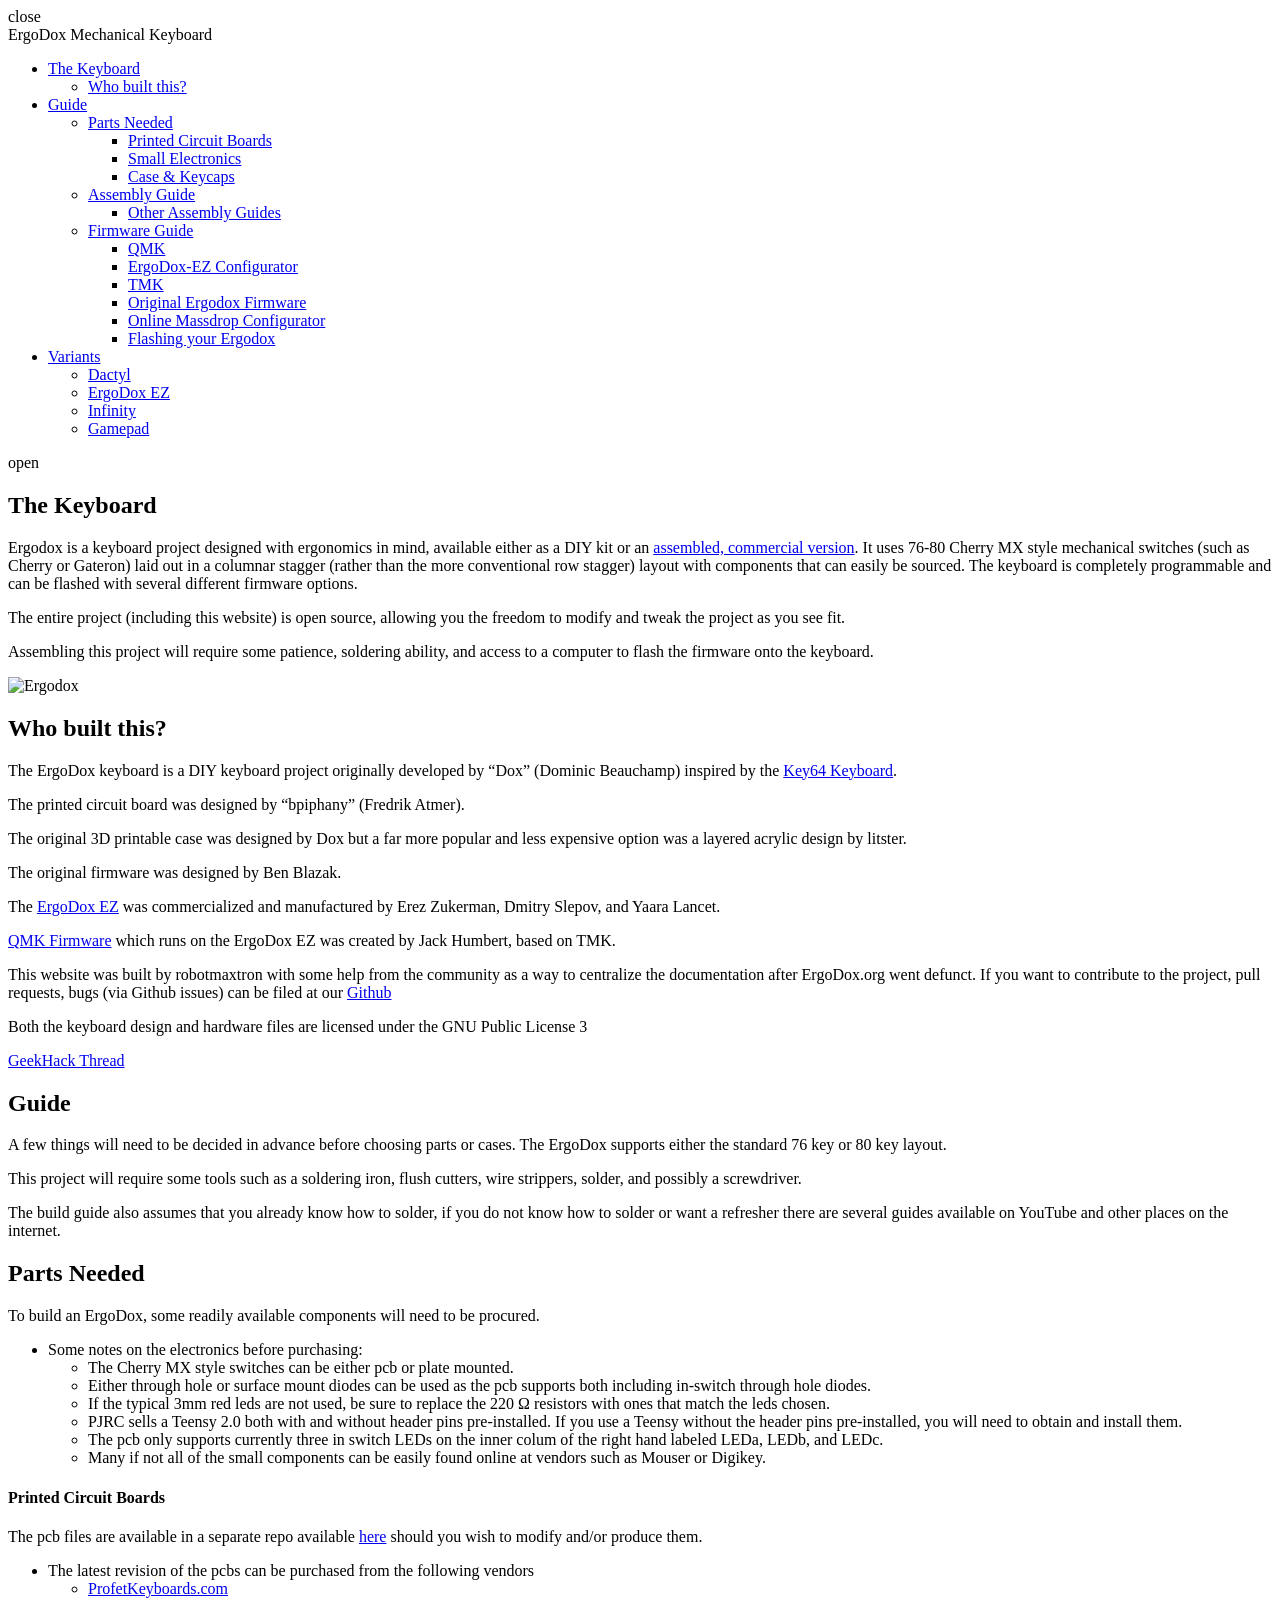
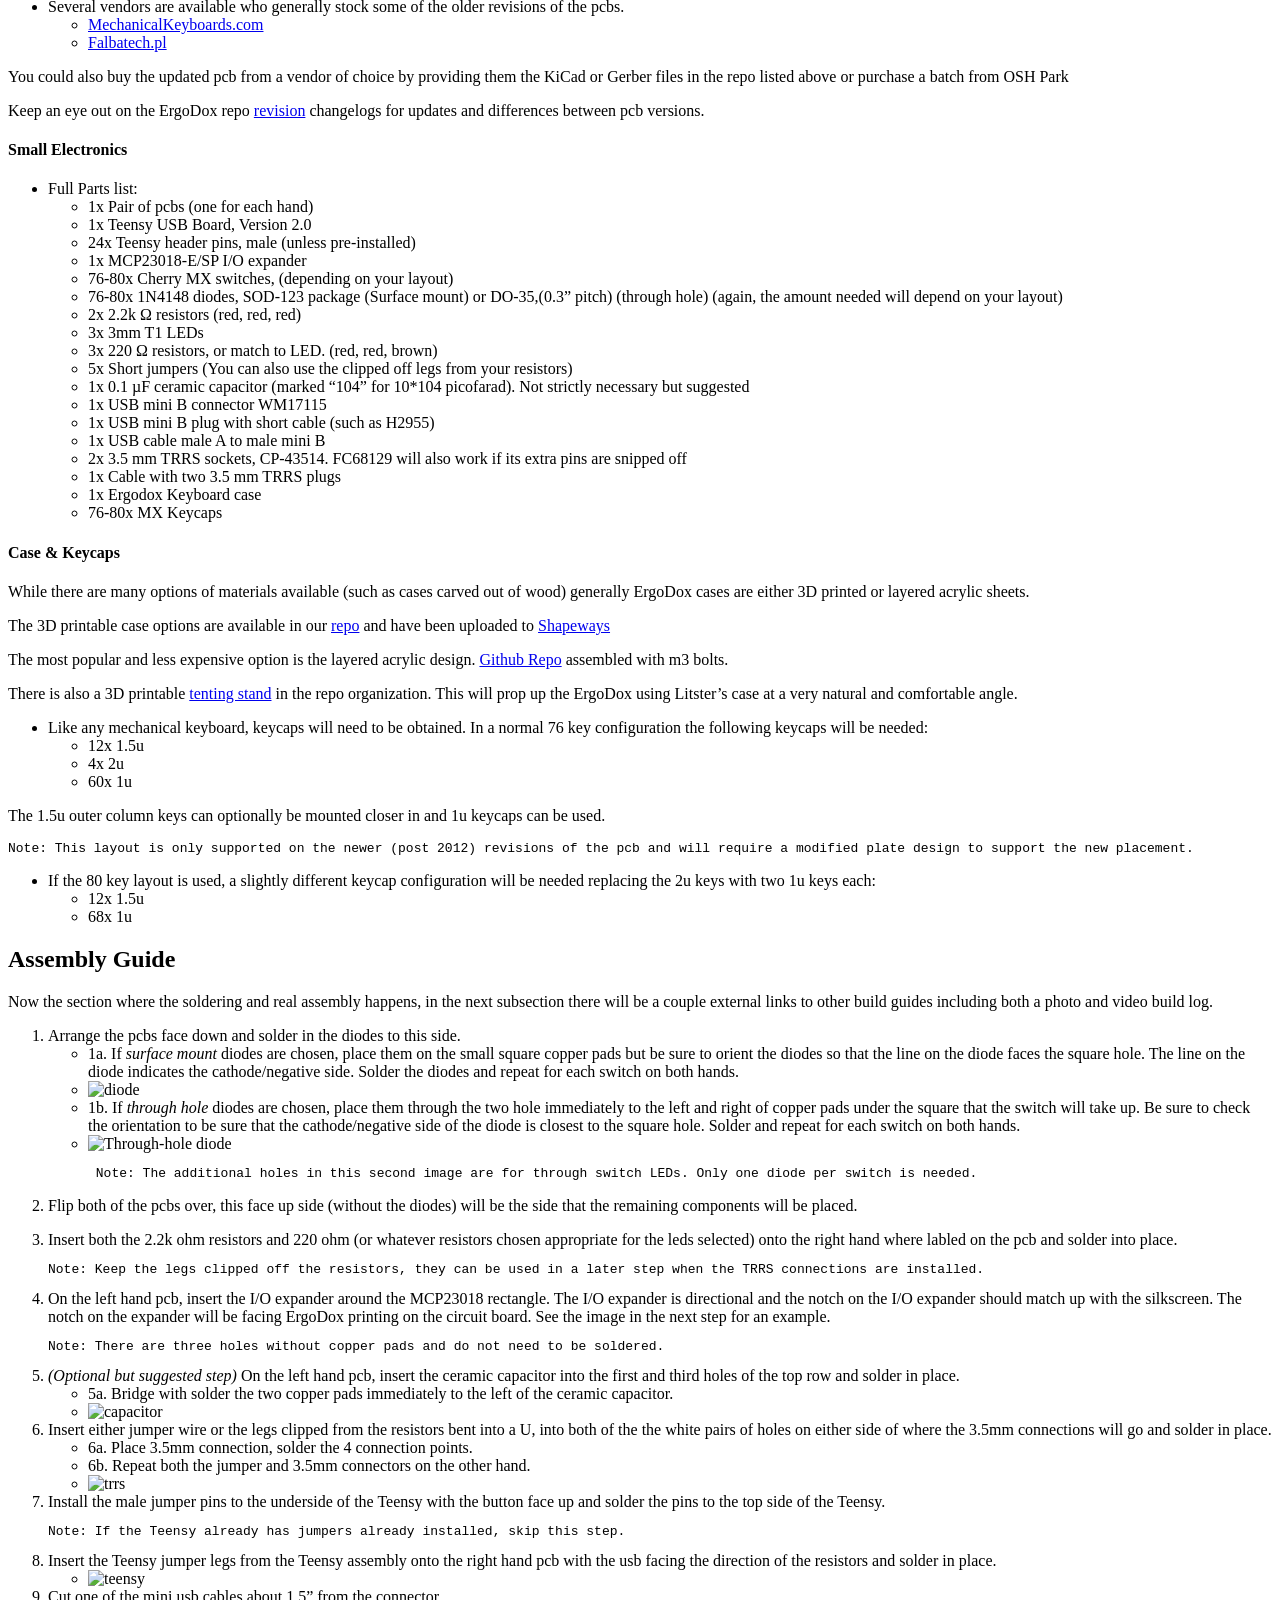
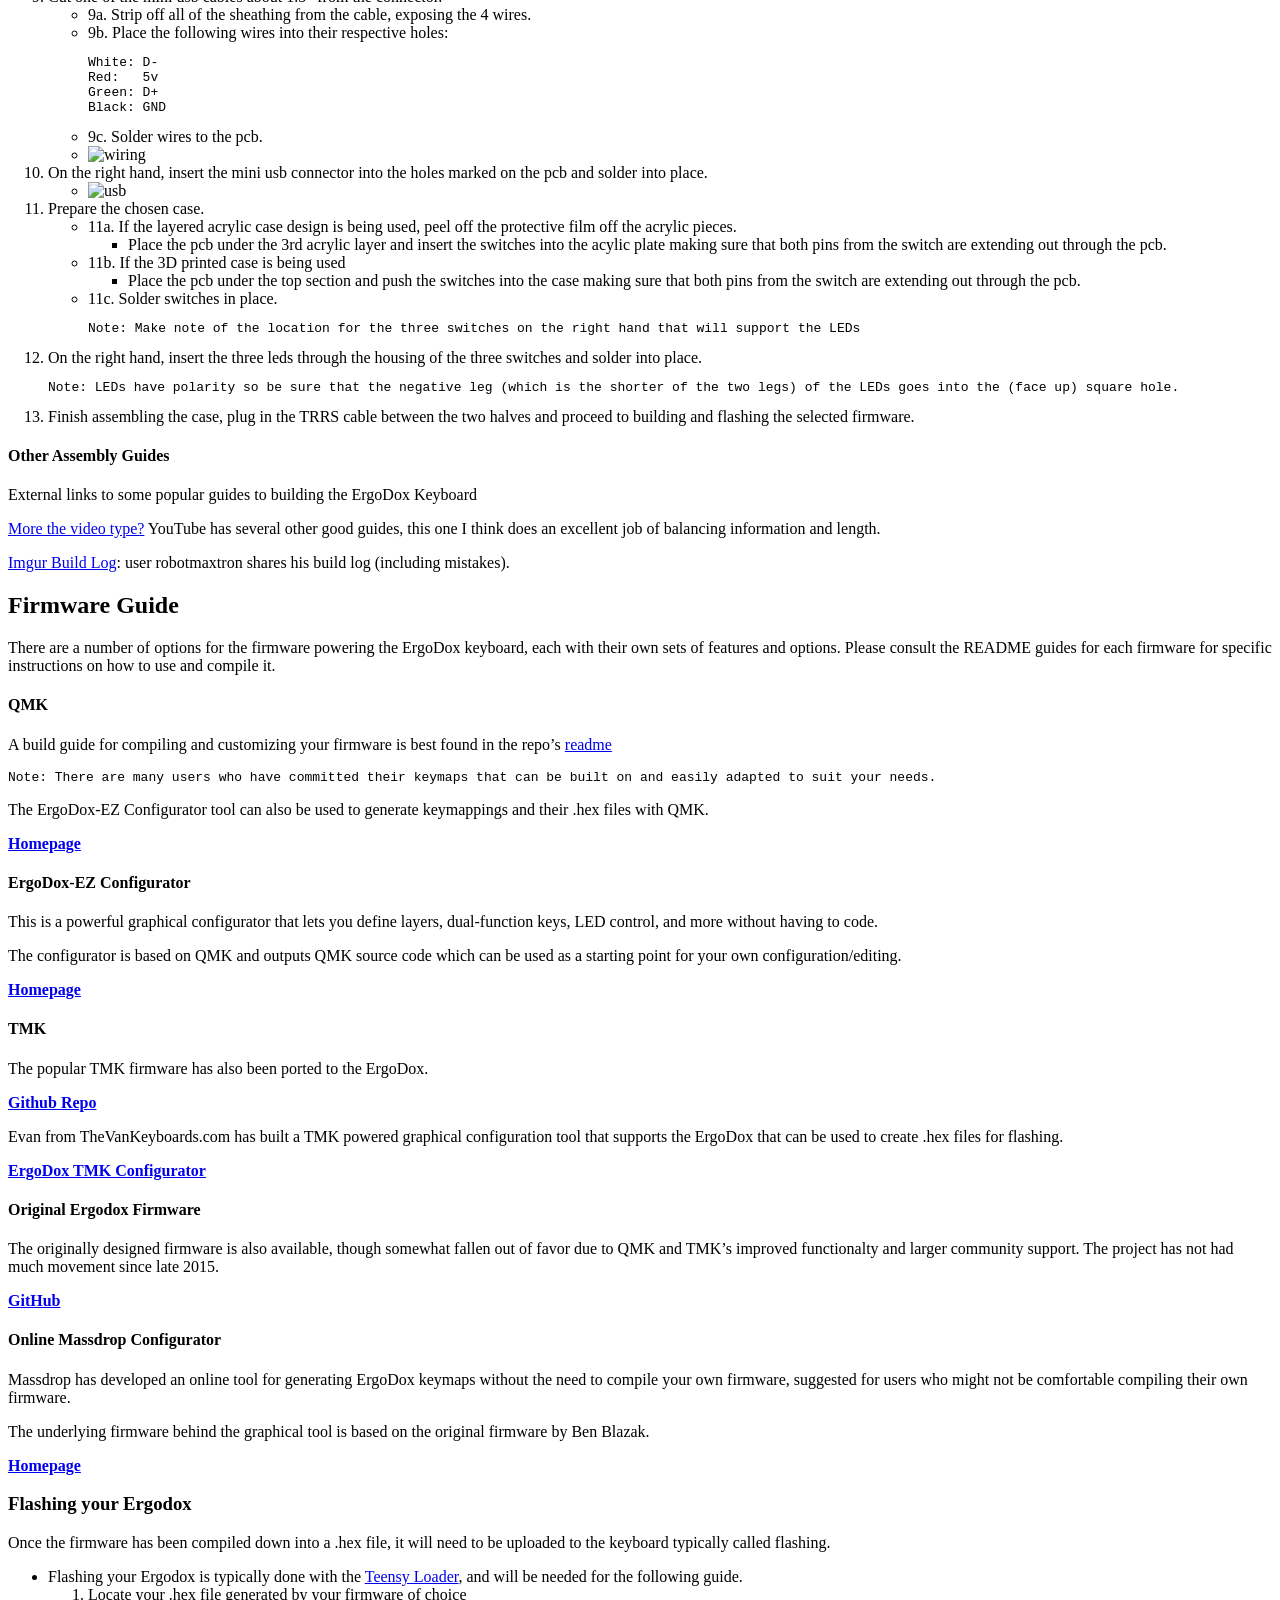
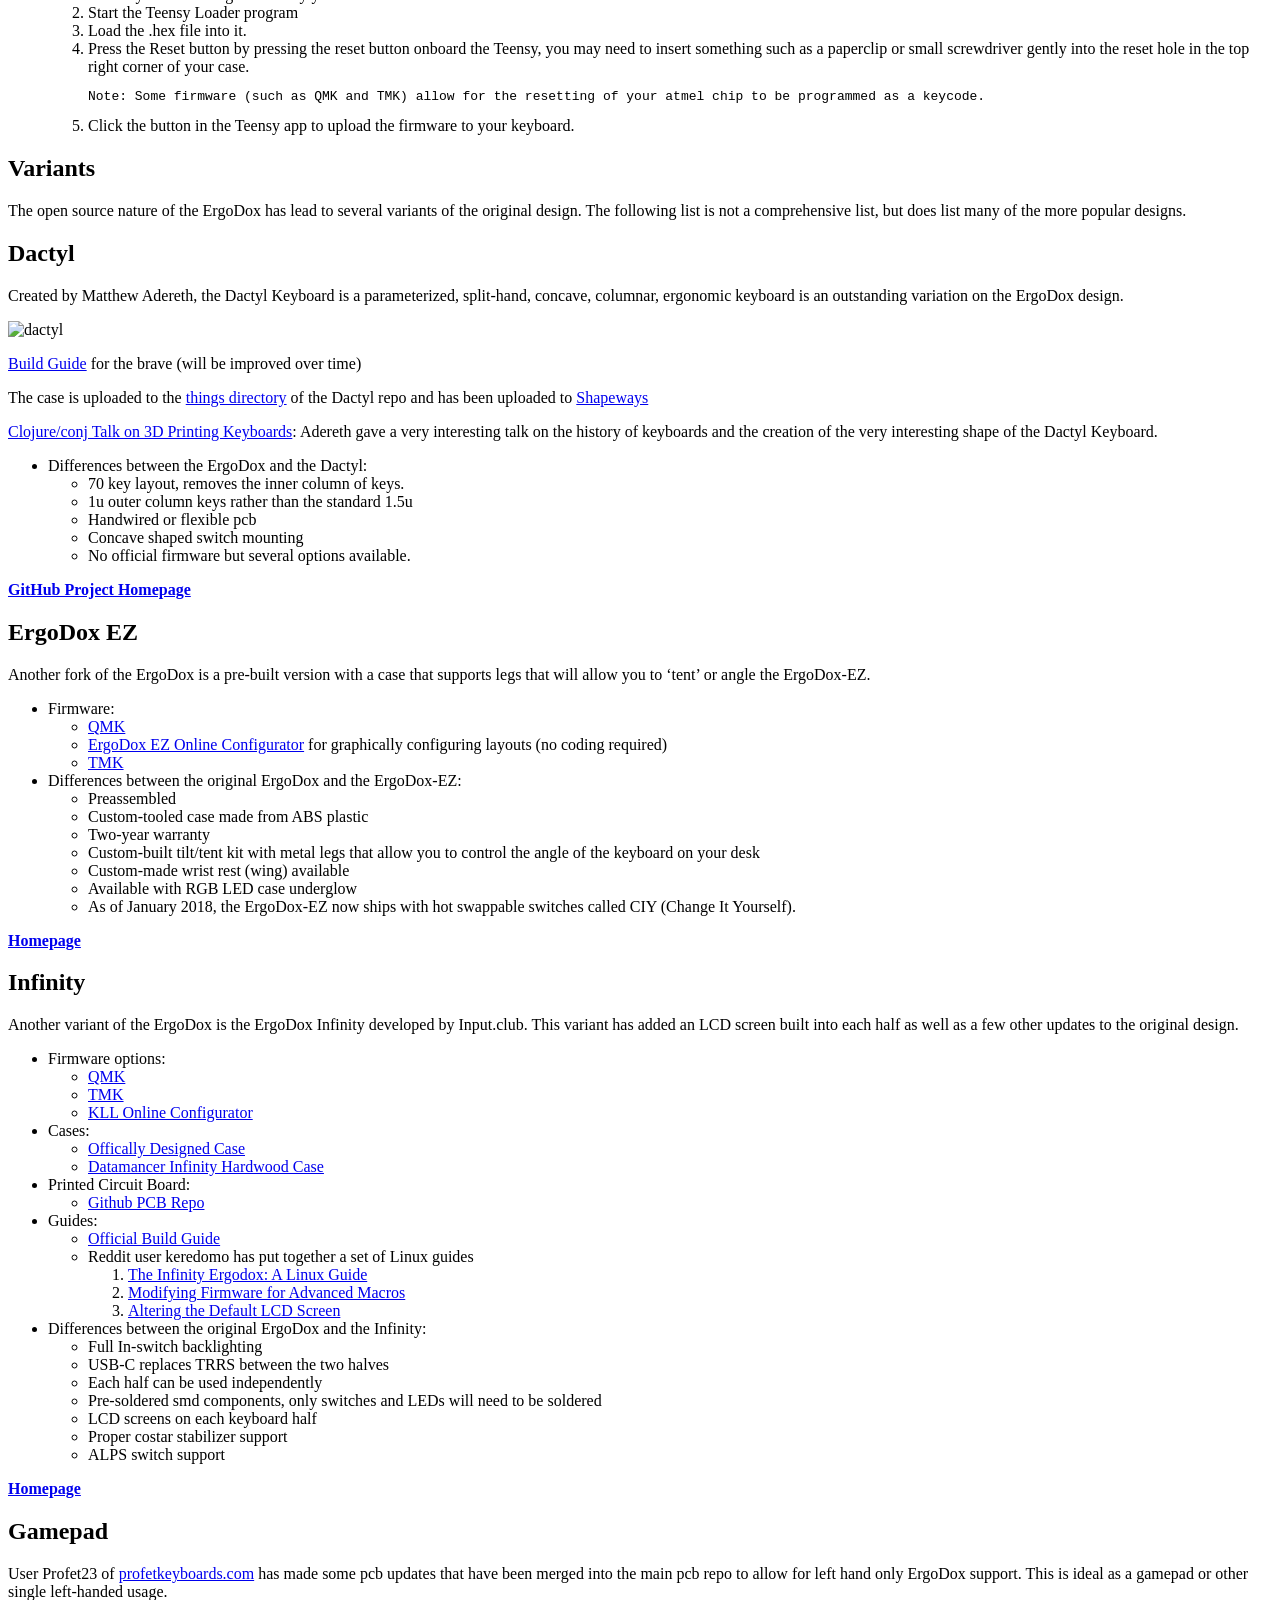
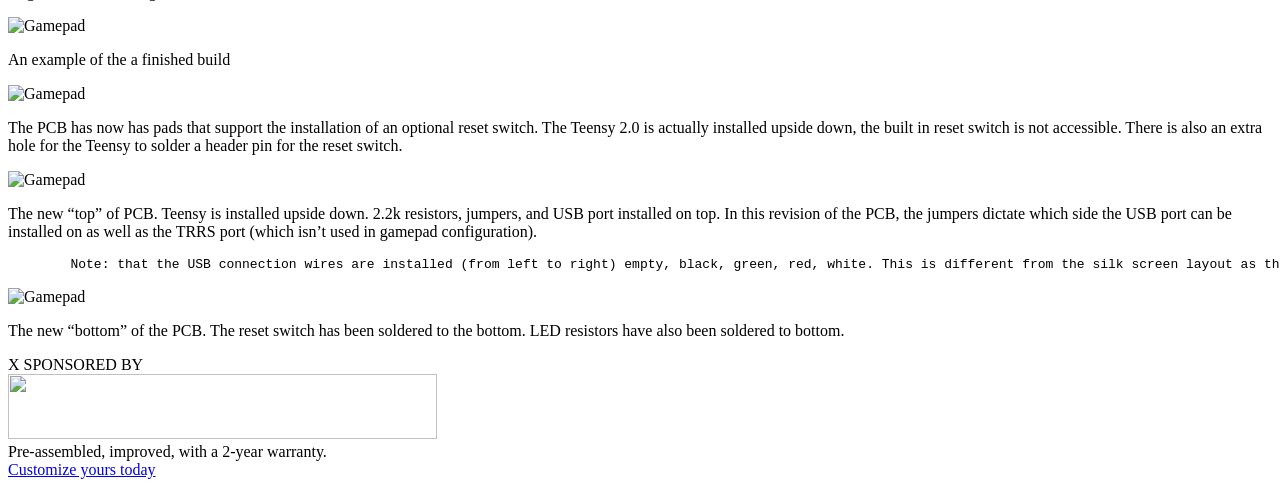
==== deploy/index.html @ 36a295d4 "Syncing from upstream" ====
<!DOCTYPE html>
<html>
    <head>
        <meta charset="UTF-8">
<title>ErgoDox Mechanical Keyboard</title>
<meta name="viewport" content="width=device-width">
<meta name="author" content="">
<link rel="stylesheet" href="css/main.css">
<link href="https://overpass-30e2.kxcdn.com/overpass-mono.css" rel="stylesheet" />

	<!-- Begin Jekyll SEO tag v2.5.0 -->
<title>index | ErgoDox Mechanical Keyboard</title>
<meta name="generator" content="Jekyll v3.8.5" />
<meta property="og:title" content="index" />
<meta property="og:locale" content="en_US" />
<meta name="description" content="Documentation and build guide for the ErgoDox mechanical keyboard" />
<meta property="og:description" content="Documentation and build guide for the ErgoDox mechanical keyboard" />
<link rel="canonical" href="http://localhost:4000/" />
<meta property="og:url" content="http://localhost:4000/" />
<meta property="og:site_name" content="ErgoDox Mechanical Keyboard" />
<script type="application/ld+json">
{"description":"Documentation and build guide for the ErgoDox mechanical keyboard","headline":"index","@type":"WebSite","url":"http://localhost:4000/","name":"ErgoDox Mechanical Keyboard","@context":"http://schema.org"}</script>
<!-- End Jekyll SEO tag -->

    </head>

    <body>
        <div class="container">
            <div class="overview">
                <span class="toggle">close</span>
                <header>
    <span>ErgoDox Mechanical Keyboard  </span>
</header>

                <ul id="nav">
    
    
    <li  class="parent current">
        <a href="#intro">The Keyboard</a>
        
            <ul>
                
                
                    <li class="parent">
                        <a href="#credits">Who built this?</a>
                        
                            <ul>
                                
                                
                            </ul>
                        
                    </li>
                
            </ul>
        
    </li>
    
    <li  class="parent">
        <a href="#guide">Guide</a>
        
            <ul>
                
                
                    <li class="parent">
                        <a href="#parts">Parts Needed</a>
                        
                            <ul>
                                
                                
                                <li>
                                    <a href="#pcbs">Printed Circuit Boards</a>
                                </li>
                                
                                <li>
                                    <a href="#electronics">Small Electronics</a>
                                </li>
                                
                                <li>
                                    <a href="#case">Case & Keycaps</a>
                                </li>
                                
                            </ul>
                        
                    </li>
                
                    <li class="parent">
                        <a href="#assemble">Assembly Guide</a>
                        
                            <ul>
                                
                                
                                <li>
                                    <a href="#assemble-2">Other Assembly Guides</a>
                                </li>
                                
                            </ul>
                        
                    </li>
                
                    <li class="parent">
                        <a href="#firmware">Firmware Guide</a>
                        
                            <ul>
                                
                                
                                <li>
                                    <a href="#qmk">QMK</a>
                                </li>
                                
                                <li>
                                    <a href="#ez-config">ErgoDox-EZ Configurator</a>
                                </li>
                                
                                <li>
                                    <a href="#tmk">TMK</a>
                                </li>
                                
                                <li>
                                    <a href="#ergodox-firmware">Original Ergodox Firmware</a>
                                </li>
                                
                                <li>
                                    <a href="#massdrop-config">Online Massdrop Configurator</a>
                                </li>
                                
                                <li>
                                    <a href="#flashing">Flashing your Ergodox</a>
                                </li>
                                
                            </ul>
                        
                    </li>
                
            </ul>
        
    </li>
    
    <li  class="parent">
        <a href="#variants">Variants</a>
        
            <ul>
                
                
                    <li class="parent">
                        <a href="#dactyl">Dactyl</a>
                        
                            <ul>
                                
                                
                            </ul>
                        
                    </li>
                
                    <li class="parent">
                        <a href="#ez">ErgoDox EZ</a>
                        
                            <ul>
                                
                                
                            </ul>
                        
                    </li>
                
                    <li class="parent">
                        <a href="#infinity">Infinity</a>
                        
                            <ul>
                                
                                
                            </ul>
                        
                    </li>
                
                    <li class="parent">
                        <a href="#infinity">Gamepad</a>
                        
                            <ul>
                                
                                
                            </ul>
                        
                    </li>
                
            </ul>
        
    </li>
    
</ul>
            </div>

            <div class="content">
                <span class="toggle">open</span>
                

    
        <section id="intro" class="h1">
            
                    <h1>The Keyboard</h1>
                

            <p>Ergodox is a keyboard project designed with ergonomics in mind, available either as a DIY kit or an <a href="http://ergodox-ez.com">assembled, commercial version</a>. It uses 76-80 Cherry MX style mechanical switches (such as Cherry or Gateron) laid out in a columnar stagger (rather than the more conventional row stagger) layout with components that can easily be sourced. The keyboard is completely programmable and can be flashed with several different firmware options.</p>

<p>The entire project (including this website) is open source, allowing you the freedom to modify and tweak the project as you see fit.</p>

<p>Assembling this project will require some patience, soldering ability, and access to a computer to flash the firmware onto the keyboard.</p>

<p><img src="../img/ErgoDox-original-min.png" alt="Ergodox" /></p>


        </section>
    

    
        <section id="credits" class="h2">
            
                    <h2>Who built this?</h2>
                

            <p>The ErgoDox keyboard is a DIY keyboard project originally developed by “Dox” (Dominic Beauchamp) inspired by the <a href="https://www.key64.org">Key64 Keyboard</a>.</p>

<p>The printed circuit board was designed by “bpiphany” (Fredrik Atmer).</p>

<p>The original 3D printable case was designed by Dox but a far more popular and less expensive option was a layered acrylic design by litster.</p>

<p>The original firmware was designed by Ben Blazak.</p>

<p>The <a href="http://ergodox-ez.com">ErgoDox EZ</a> was commercialized and manufactured by Erez Zukerman, Dmitry Slepov, and Yaara Lancet.</p>

<p><a href="https://github.com/jackhumbert/qmk_firmware">QMK Firmware</a> which runs on the ErgoDox EZ was created by Jack Humbert, based on TMK.</p>

<p>This website was built by robotmaxtron with some help from the community as a way to centralize the documentation after ErgoDox.org went defunct.
If you want to contribute to the project, pull requests, bugs (via Github issues) can be filed at our <a href="https://github.com/Ergodox-io/ergodox-io">Github</a></p>

<p>Both the keyboard design and hardware files are licensed under the GNU Public License 3</p>

<p><a href="https://geekhack.org/index.php?topic=22780.0">GeekHack Thread</a></p>

        </section>
    

    
        <section id="guide" class="h1">
            
                    <h1>Guide</h1>
                

            <p>A few things will need to be decided in advance before choosing parts or cases. The ErgoDox supports either the standard 76 key or 80 key layout.</p>

<p>This project will require some tools such as a soldering iron, flush cutters, wire strippers, solder, and possibly a screwdriver.</p>

<p>The build guide also assumes that you already know how to solder, if you do not know how to solder or want a refresher there are several guides available on YouTube and other places on the internet.</p>


        </section>
    

    
        <section id="parts" class="h2">
            
                    <h2>Parts Needed</h2>
                

            <p>To build an ErgoDox, some readily available components will need to be procured.</p>

<ul>
  <li>Some notes on the electronics before purchasing:
    <ul>
      <li>The Cherry MX style switches can be either pcb or plate mounted.</li>
      <li>Either through hole or surface mount diodes can be used as the pcb supports both including in-switch through hole diodes.</li>
      <li>If the typical 3mm red leds are not used, be sure to replace the 220 Ω resistors with ones that match the leds chosen.</li>
      <li>PJRC sells a Teensy 2.0 both with and without header pins pre-installed. If you use a Teensy without the header pins pre-installed, you will need to obtain and install them.</li>
      <li>The pcb only supports currently three in switch LEDs on the inner colum of the right hand labeled LEDa, LEDb, and LEDc.</li>
      <li>Many if not all of the small components can be easily found online at vendors such as Mouser or Digikey.</li>
    </ul>
  </li>
</ul>


        </section>
    

    
        <section id="pcbs" class="h4">
            
                    <h4>Printed Circuit Boards</h4>
            

            <p>The pcb files are available in a separate repo available <a href="https://github.com/Ergodox-io/ErgoDox">here</a> should you wish to modify and/or produce them.</p>

<ul>
  <li>The latest revision of the pcbs can be purchased from the following vendors
    <ul>
      <li><a href="http://shop.profetkeyboards.com/product/ergodox-pcbs">ProfetKeyboards.com</a></li>
    </ul>
  </li>
  <li>Several vendors are available who generally stock some of the older revisions of the pcbs.
    <ul>
      <li><a href="https://mechanicalkeyboards.com/shop/index.php?l=product_detail&amp;p=537">MechanicalKeyboards.com</a></li>
      <li><a href="http://falbatech.pl/prestashop/index.php?id_product=10&amp;controller=product&amp;id_lang=2">Falbatech.pl</a></li>
    </ul>
  </li>
</ul>

<p>You could also buy the updated pcb from a vendor of choice by providing them the KiCad or Gerber files in the repo listed above or purchase a batch from OSH Park</p>

<p>Keep an eye out on the ErgoDox repo <a href="https://github.com/Ergodox-io/ErgoDox/releases">revision</a> changelogs for updates and differences between pcb versions.</p>

        </section>
    

    
        <section id="electronics" class="h4">
            
                    <h4>Small Electronics</h4>
            

            <ul>
  <li>Full Parts list:
    <ul>
      <li>1x Pair of pcbs (one for each hand)</li>
      <li>1x Teensy USB Board, Version 2.0</li>
      <li>24x Teensy header pins, male (unless pre-installed)</li>
      <li>1x MCP23018-E/SP I/O expander</li>
      <li>76-80x Cherry MX switches, (depending on your layout)</li>
      <li>76-80x 1N4148 diodes, SOD-123 package (Surface mount) or DO-35,(0.3” pitch) (through hole) (again, the amount needed will depend on your layout)</li>
      <li>2x 2.2k Ω resistors (red, red, red)</li>
      <li>3x 3mm T1 LEDs</li>
      <li>3x 220 Ω resistors, or match to LED. (red, red, brown)</li>
      <li>5x Short jumpers (You can also use the clipped off legs from your resistors)</li>
      <li>1x 0.1 µF ceramic capacitor (marked “104” for 10*104 picofarad). Not strictly necessary but suggested</li>
      <li>1x USB mini B connector WM17115</li>
      <li>1x USB mini B plug with short cable (such as H2955)</li>
      <li>1x USB cable male A to male mini B</li>
      <li>2x 3.5 mm TRRS sockets, CP-43514. FC68129 will also work if its extra pins are snipped off</li>
      <li>1x Cable with two 3.5 mm TRRS plugs</li>
      <li>1x Ergodox Keyboard case</li>
      <li>76-80x MX Keycaps</li>
    </ul>
  </li>
</ul>


        </section>
    

    
        <section id="case" class="h4">
            
                    <h4>Case & Keycaps</h4>
            

            <p>While there are many options of materials available (such as cases carved out of wood) generally ErgoDox cases are either 3D printed or layered acrylic sheets.</p>

<p>The 3D printable case options are available in our <a href="https://github.com/Ergodox-io/ergodox-case">repo</a> and have been uploaded to <a href="http://www.shapeways.com/shops/Dox">Shapeways</a></p>

<p>The most popular and less expensive option is the layered acrylic design.
<a href="https://github.com/Ergodox-io/ErgoDox/tree/master/ErgoDox%20Acrylic%20Case">Github Repo</a> assembled with m3 bolts.</p>

<p>There is also a 3D printable <a href="https://github.com/Ergodox-io/ergodox-tent">tenting stand</a> in the repo organization. This will prop up the ErgoDox using Litster’s case at a very natural and comfortable angle.</p>

<ul>
  <li>Like any mechanical keyboard, keycaps will need to be obtained. In a normal 76 key configuration the following keycaps will be needed:
    <ul>
      <li>12x 1.5u</li>
      <li>4x  2u</li>
      <li>60x 1u</li>
    </ul>
  </li>
</ul>

<p>The 1.5u outer column keys can optionally be mounted closer in and 1u keycaps can be used.</p>

<div class="highlighter-rouge"><div class="highlight"><pre class="highlight"><code>Note: This layout is only supported on the newer (post 2012) revisions of the pcb and will require a modified plate design to support the new placement.
</code></pre></div></div>

<ul>
  <li>If the 80 key layout is used, a slightly different keycap configuration will be needed replacing the 2u keys with two 1u keys each:
    <ul>
      <li>12x 1.5u</li>
      <li>68x 1u</li>
    </ul>
  </li>
</ul>


        </section>
    

    
        <section id="assemble" class="h2">
            
                    <h2>Assembly Guide</h2>
                

            <p>Now the section where the soldering and real assembly happens, in the next subsection there will be a couple external links to other build guides including both a photo and video build log.</p>

<ol>
  <li>Arrange the pcbs face down and solder in the diodes to this side.
    <ul>
      <li>1a. If <em>surface mount</em> diodes are chosen, place them on the small square copper pads but be sure to orient the diodes so that the line on the diode faces the square hole. The line on the diode indicates the cathode/negative side. Solder the diodes and repeat for each switch on both hands.</li>
      <li><img src="../img/diode-min.jpg" alt="diode" /></li>
      <li>1b. If <em>through hole</em> diodes are chosen, place them through the two hole immediately to the left and right of copper pads under the square that the switch will take up. Be sure to check the orientation to be sure that the cathode/negative side of the diode is closest to the square hole. Solder and repeat for each switch on both hands.</li>
      <li><img src="../img/th-diode-min.jpg" alt="Through-hole diode" />
        <div class="highlighter-rouge"><div class="highlight"><pre class="highlight"><code> Note: The additional holes in this second image are for through switch LEDs. Only one diode per switch is needed.
</code></pre></div>        </div>
      </li>
    </ul>
  </li>
  <li>
    <p>Flip both of the pcbs over, this face up side (without the diodes) will be the side that the remaining components will be placed.</p>
  </li>
  <li>Insert both the 2.2k ohm resistors and 220 ohm (or whatever resistors chosen appropriate for the leds selected) onto the right hand where labled on the pcb and solder into place.
    <div class="highlighter-rouge"><div class="highlight"><pre class="highlight"><code>Note: Keep the legs clipped off the resistors, they can be used in a later step when the TRRS connections are installed.
</code></pre></div>    </div>
  </li>
  <li>On the left hand pcb, insert the I/O expander around the MCP23018 rectangle. The I/O expander is directional and the notch on the I/O expander should match up with the silkscreen. The notch on the expander will be facing ErgoDox printing on the circuit board. See the image in the next step for an example.
    <div class="highlighter-rouge"><div class="highlight"><pre class="highlight"><code>Note: There are three holes without copper pads and do not need to be soldered.
</code></pre></div>    </div>
  </li>
  <li><em>(Optional but suggested step)</em> On the left hand pcb, insert the ceramic capacitor into the first and third holes of the top row and solder in place.
    <ul>
      <li>5a. Bridge with solder the two copper pads immediately to the left of the ceramic capacitor.</li>
      <li><img src="../img/ceramic-min.jpg" alt="capacitor" /></li>
    </ul>
  </li>
  <li>Insert either jumper wire or the legs clipped from the resistors bent into a U, into both of the the white pairs of holes on either side of where the 3.5mm connections will go and solder in place.
    <ul>
      <li>6a. Place 3.5mm connection, solder the 4 connection points.</li>
      <li>6b. Repeat both the jumper and 3.5mm connectors on the other hand.</li>
      <li><img src="../img/trrs-min.jpg" alt="trrs" /></li>
    </ul>
  </li>
  <li>Install the male jumper pins to the underside of the Teensy with the button face up and solder the pins to the top side of the Teensy.
    <div class="highlighter-rouge"><div class="highlight"><pre class="highlight"><code>Note: If the Teensy already has jumpers already installed, skip this step.
</code></pre></div>    </div>
  </li>
  <li>Insert the Teensy jumper legs from the Teensy assembly onto the right hand pcb with the usb facing the direction of the resistors and solder in place.
    <ul>
      <li><img src="../img/teensy-min.jpg" alt="teensy" /></li>
    </ul>
  </li>
  <li>Cut one of the mini usb cables about 1.5” from the connector.
    <ul>
      <li>9a. Strip off all of the sheathing from the cable, exposing the 4 wires.</li>
      <li>9b. Place the following wires into their respective holes:
        <div class="highlighter-rouge"><div class="highlight"><pre class="highlight"><code>White: D-
Red:   5v
Green: D+
Black: GND
</code></pre></div>        </div>
      </li>
      <li>9c. Solder wires to the pcb.</li>
      <li><img src="../img/wiring-min.jpg" alt="wiring" /></li>
    </ul>
  </li>
  <li>On the right hand, insert the mini usb connector into the holes marked on the pcb and solder into place.
    <ul>
      <li><img src="../img/usb-min.jpg" alt="usb" /></li>
    </ul>
  </li>
  <li>Prepare the chosen case.
    <ul>
      <li>11a. If the layered acrylic case design is being used, peel off the protective film off the acrylic pieces.
        <ul>
          <li>Place the pcb under the 3rd acrylic layer and insert the switches into the acylic plate making sure that both pins from the switch are extending out through the pcb.</li>
        </ul>
      </li>
      <li>11b. If the 3D printed case is being used
        <ul>
          <li>Place the pcb under the top section and push the switches into the case making sure that both pins from the switch are extending out through the pcb.</li>
        </ul>
      </li>
      <li>11c. Solder switches in place.
        <div class="highlighter-rouge"><div class="highlight"><pre class="highlight"><code>Note: Make note of the location for the three switches on the right hand that will support the LEDs
</code></pre></div>        </div>
      </li>
    </ul>
  </li>
  <li>On the right hand, insert the three leds through the housing of the three switches and solder into place.
    <div class="highlighter-rouge"><div class="highlight"><pre class="highlight"><code>Note: LEDs have polarity so be sure that the negative leg (which is the shorter of the two legs) of the LEDs goes into the (face up) square hole.
</code></pre></div>    </div>
  </li>
  <li>Finish assembling the case, plug in the TRRS cable between the two halves and proceed to building and flashing the selected firmware.</li>
</ol>


        </section>
    

    
        <section id="assemble-2" class="h4">
            
                    <h4>Other Assembly Guides</h4>
            

            <p>External links to some popular guides to building the ErgoDox Keyboard</p>

<p><a href="https://www.youtube.com/watch?v=x1irVrAl3Ts">More the video type?</a> YouTube has several other good guides, this one I think does an excellent job of balancing information and length.</p>

<p><a href="http://imgur.com/a/3riAB">Imgur Build Log</a>: user robotmaxtron shares his build log (including mistakes).</p>


        </section>
    

    
        <section id="firmware" class="h2">
            
                    <h2>Firmware Guide</h2>
                

            <p>There are a number of options for the firmware powering the ErgoDox keyboard, each with their own sets of features and options. Please consult the README guides for each firmware for specific instructions on how to use and compile it.</p>


        </section>
    

    
        <section id="qmk" class="h4">
            
                    <h4>QMK</h4>
            

            <p>A build guide for compiling and customizing your firmware is best found in the repo’s <a href="https://github.com/jackhumbert/qmk_firmware">readme</a></p>

<div class="highlighter-rouge"><div class="highlight"><pre class="highlight"><code>Note: There are many users who have committed their keymaps that can be built on and easily adapted to suit your needs.
</code></pre></div></div>

<p>The ErgoDox-EZ Configurator tool can also be used to generate keymappings and their .hex files with QMK.</p>

<p><strong><a href="http://qmk.fm/keyboards/ergodox/">Homepage</a></strong></p>


        </section>
    

    
        <section id="ez-config" class="h4">
            
                    <h4>ErgoDox-EZ Configurator</h4>
            

            <p>This is a powerful graphical configurator that lets you define layers, dual-function keys, LED control, and more without having to code.</p>

<p>The configurator is based on QMK and outputs QMK source code which can be used as a starting point for your own configuration/editing.</p>

<p><strong><a href="http://configure.ergodox-ez.com">Homepage</a></strong></p>


        </section>
    

    
        <section id="tmk" class="h4">
            
                    <h4>TMK</h4>
            

            <p>The popular TMK firmware has also been ported to the ErgoDox.</p>

<p><strong><a href="https://github.com/cub-uanic/tmk_keyboard/tree/master/keyboard/ergodox">Github Repo</a></strong></p>

<p>Evan from TheVanKeyboards.com has built a TMK powered graphical configuration tool that supports the ErgoDox that can be used to create .hex files for flashing.</p>

<p><strong><a href="http://minivan.config.thevankeyboards.com/">ErgoDox TMK Configurator</a></strong></p>

        </section>
    

    
        <section id="ergodox-firmware" class="h4">
            
                    <h4>Original Ergodox Firmware</h4>
            

            <p>The originally designed firmware is also available, though somewhat fallen out of favor due to QMK and TMK’s improved functionalty and larger community support. The project has not had much movement since late 2015.</p>

<p><strong><a href="https://github.com/benblazak/ergodox-firmware">GitHub</a></strong></p>


        </section>
    

    
        <section id="massdrop-config" class="h4">
            
                    <h4>Online Massdrop Configurator</h4>
            

            <p>Massdrop has developed an online tool for generating ErgoDox keymaps without the need to compile your own firmware, suggested for users who might not be comfortable compiling their own firmware.</p>

<p>The underlying firmware behind the graphical tool is based on the original firmware by Ben Blazak.</p>

<p><strong><a href="https://www.massdrop.com/configurator/ergodox">Homepage</a></strong></p>


        </section>
    

    
        <section id="flashing" class="h3">
            
                    <h3>Flashing your Ergodox</h3>
                

            <p>Once the firmware has been compiled down into a .hex file, it will need to be uploaded to the keyboard typically called flashing.</p>

<ul>
  <li>Flashing your Ergodox is typically done with the <a href="https://www.pjrc.com/teensy/loader.html">Teensy Loader</a>, and will be needed for the following guide.
    <ol>
      <li>Locate your .hex file generated by your firmware of choice</li>
      <li>Start the Teensy Loader program</li>
      <li>Load the .hex file into it.</li>
      <li>Press the Reset button by pressing the reset button onboard the Teensy, you may need to insert something such as a paperclip or small screwdriver gently into the reset hole in the top right corner of your case.
        <div class="highlighter-rouge"><div class="highlight"><pre class="highlight"><code>Note: Some firmware (such as QMK and TMK) allow for the resetting of your atmel chip to be programmed as a keycode.
</code></pre></div>        </div>
      </li>
      <li>Click the button in the Teensy app to upload the firmware to your keyboard.</li>
    </ol>
  </li>
</ul>


        </section>
    

    
        <section id="variants" class="h1">
            
                    <h1>Variants</h1>
                

            <p>The open source nature of the ErgoDox has lead to several variants of the original design. The following list is not a comprehensive list, but does list many of the more popular designs.</p>


        </section>
    

    
        <section id="dactyl" class="h2">
            
                    <h2>Dactyl</h2>
                

            <p>Created by Matthew Adereth, the Dactyl Keyboard is a parameterized, split-hand, concave, columnar, ergonomic keyboard is an outstanding variation on the ErgoDox design.</p>

<p><img src="https://raw.githubusercontent.com/adereth/dactyl-cave/master/resources/glamourshot.png" alt="dactyl" /></p>

<p><a href="https://github.com/adereth/dactyl-keyboard/blob/master/guide/README.org#wiring">Build Guide</a> for the brave (will be improved over time)</p>

<p>The case is uploaded to the <a href="https://github.com/adereth/dactyl-keyboard/blob/master/things">things directory</a> of the Dactyl repo and has been uploaded to <a href="https://www.shapeways.com/shops/bespokeys">Shapeways</a></p>

<p><a href="http://adereth.github.io/blog/2015/11/19/clojure-slash-conj-talk-on-3d-printing-keyboards/">Clojure/conj Talk on 3D Printing Keyboards</a>: Adereth gave a very interesting talk on the history of keyboards and the creation of the very interesting shape of the Dactyl Keyboard.</p>

<ul>
  <li>Differences between the ErgoDox and the Dactyl:
    <ul>
      <li>70 key layout, removes the inner column of keys.</li>
      <li>1u outer column keys rather than the standard 1.5u</li>
      <li>Handwired or flexible pcb</li>
      <li>Concave shaped switch mounting</li>
      <li>No official firmware but several options available.</li>
    </ul>
  </li>
</ul>

<p><strong><a href="https://github.com/adereth/dactyl-keyboard">GitHub Project Homepage</a></strong></p>


        </section>
    

    
        <section id="ez" class="h2">
            
                    <h2>ErgoDox EZ</h2>
                

            <p>Another fork of the ErgoDox is a pre-built version with a case that supports legs that will allow you to ‘tent’ or angle the ErgoDox-EZ.</p>

<ul>
  <li>Firmware:
    <ul>
      <li><a href="http://qmk.fm/">QMK</a></li>
      <li><a href="http://configure.ergodox-ez.com/keyboard_layouts/new">ErgoDox EZ Online Configurator</a> for graphically configuring layouts (no coding required)</li>
      <li><a href="https://github.com/ErgoDox-EZ/reactor/blob/master/lib/firmware/TMK_README.md">TMK</a></li>
    </ul>
  </li>
  <li>Differences between the original ErgoDox and the ErgoDox-EZ:
    <ul>
      <li>Preassembled</li>
      <li>Custom-tooled case made from ABS plastic</li>
      <li>Two-year warranty</li>
      <li>Custom-built tilt/tent kit with metal legs that allow you to control the angle of the keyboard on your desk</li>
      <li>Custom-made wrist rest (wing) available</li>
      <li>Available with RGB LED case underglow</li>
      <li>As of January 2018, the ErgoDox-EZ now ships with hot swappable switches called CIY (Change It Yourself).</li>
    </ul>
  </li>
</ul>

<p><strong><a href="https://ergodox-ez.com">Homepage</a></strong></p>


        </section>
    

    
        <section id="infinity" class="h2">
            
                    <h2>Infinity</h2>
                

            <p>Another variant of the ErgoDox is the ErgoDox Infinity developed by Input.club. This variant has added an LCD screen built into each half as well as a few other updates to the original design.</p>

<ul>
  <li>Firmware options:
    <ul>
      <li><a href="http://qmk.fm/">QMK</a></li>
      <li><a href="https://github.com/tmk/infinity_ergodox">TMK</a></li>
      <li><a href="https://input.club/configurator-ergodox">KLL Online Configurator</a></li>
    </ul>
  </li>
  <li>Cases:
    <ul>
      <li><a href="https://github.com/kiibohd/case">Offically Designed Case</a></li>
      <li><a href="https://www.massdrop.com/buy/datamancer-infinity-ergodox-hardwood-case">Datamancer Infinity Hardwood Case</a></li>
    </ul>
  </li>
  <li>Printed Circuit Board:
    <ul>
      <li><a href="https://github.com/kiibohd/pcb">Github PCB Repo</a></li>
    </ul>
  </li>
  <li>Guides:
    <ul>
      <li><a href="https://input.club/devices/infinity-ergodox/infinity-ergodox-build-guide/">Official Build Guide</a></li>
      <li>Reddit user keredomo has put together a set of Linux guides
        <ol>
          <li><a href="https://www.reddit.com/r/MechanicalKeyboards/comments/5bjdxe/guide_the_infinity_ergodox_a_linux_guide/">The Infinity Ergodox: A Linux Guide</a></li>
          <li><a href="https://www.reddit.com/r/MechanicalKeyboards/comments/5bjtt8/guide_infinity_ergodox_linux_guide_modifying/">Modifying Firmware for Advanced Macros</a></li>
          <li><a href="https://www.reddit.com/r/MechanicalKeyboards/comments/5coiu8/guide_infinity_ergodox_linux_guide_altering_the/">Altering the Default LCD Screen</a></li>
        </ol>
      </li>
    </ul>
  </li>
  <li>Differences between the original ErgoDox and the Infinity:
    <ul>
      <li>Full In-switch backlighting</li>
      <li>USB-C replaces TRRS between the two halves</li>
      <li>Each half can be used independently</li>
      <li>Pre-soldered smd components, only switches and LEDs will need to be soldered</li>
      <li>LCD screens on each keyboard half</li>
      <li>Proper costar stabilizer support</li>
      <li>ALPS switch support</li>
    </ul>
  </li>
</ul>

<p><strong><a href="https://input.club/devices/infinity-ergodox/">Homepage</a></strong></p>


        </section>
    

    
        <section id="infinity" class="h2">
            
                    <h2>Gamepad</h2>
                

            <p>User Profet23 of <a href="http://profetkeyboards.com">profetkeyboards.com</a> has made some pcb updates that have been merged into the main pcb repo to allow for left hand only ErgoDox support. This is ideal as a gamepad or other single left-handed usage.</p>

<p><img src="../img/gamepad0-min.jpg" alt="Gamepad" /></p>

<p>An example of the a finished build</p>

<p><img src="../img/gamepad1-min.jpg" alt="Gamepad" /></p>

<p>The PCB has now has pads that support the installation of an optional reset switch. The Teensy 2.0 is actually installed upside down, the built in reset switch is not accessible. There is also an extra hole for the Teensy to solder a header pin for the reset switch.</p>

<p><img src="../img/gamepad2-min.jpg" alt="Gamepad" /></p>

<p>The new “top” of PCB. Teensy is installed upside down. 2.2k resistors, jumpers, and USB port installed on top. In this revision of the PCB, the jumpers dictate which side the USB port can be installed on as well as the TRRS port (which isn’t used in gamepad configuration).</p>
<div class="highlighter-rouge"><div class="highlight"><pre class="highlight"><code>	Note: that the USB connection wires are installed (from left to right) empty, black, green, red, white. This is different from the silk screen layout as the usb port is now on "backwards".
</code></pre></div></div>
<p><img src="../img/gamepad4-min.jpg" alt="Gamepad" /></p>

<p>The new “bottom” of the PCB. The reset switch has been soldered to the bottom. LED resistors have also been soldered to bottom.</p>


        </section>
    


            </div>

            <section class="fixed-banner" id="fixedBanner">
  <span class="close">X</span>
  <span class="detail">SPONSORED BY</span>
  <div class="wrapper">
    <div class="display">
      <img src="../img/ergodox-logo.png" alt="" width="429" height="65" title="ErgoDox EZ">
    </div>
    <span class="decoration"></span>
    <div class="column">
      <div class="title">Pre-assembled, improved, with a 2-year warranty.</div>
      <a href="https://ergodox-ez.com/?source=ergodox-io" class="link" title="Customize yours today">Customize yours today</a>
    </div>
  </div>
</section>

        </div>

        <script src="js/jquery-2.1.1.min.js"></script>
        <script scr="js/jquery.scrollTo.js"></script>
        <script src="js/jquery.nav.js"></script>
        <script src="js/scripts.js"></script>
        <!-- Google Analytics Tracking Code - replace with you own analytics code -->
        <script>
            (function(i,s,o,g,r,a,m){i['GoogleAnalyticsObject']=r;i[r]=i[r]||function(){
                (i[r].q=i[r].q||[]).push(arguments)},i[r].l=1*new Date();a=s.createElement(o),
                m=s.getElementsByTagName(o)[0];a.async=1;a.src=g;m.parentNode.insertBefore(a,m)
            })(window,document,'script','//www.google-analytics.com/analytics.js','ga');
            ga('create', 'UA-50358022-3', 'auto');
            ga('send', 'pageview');
        </script>
    </body>
</html>
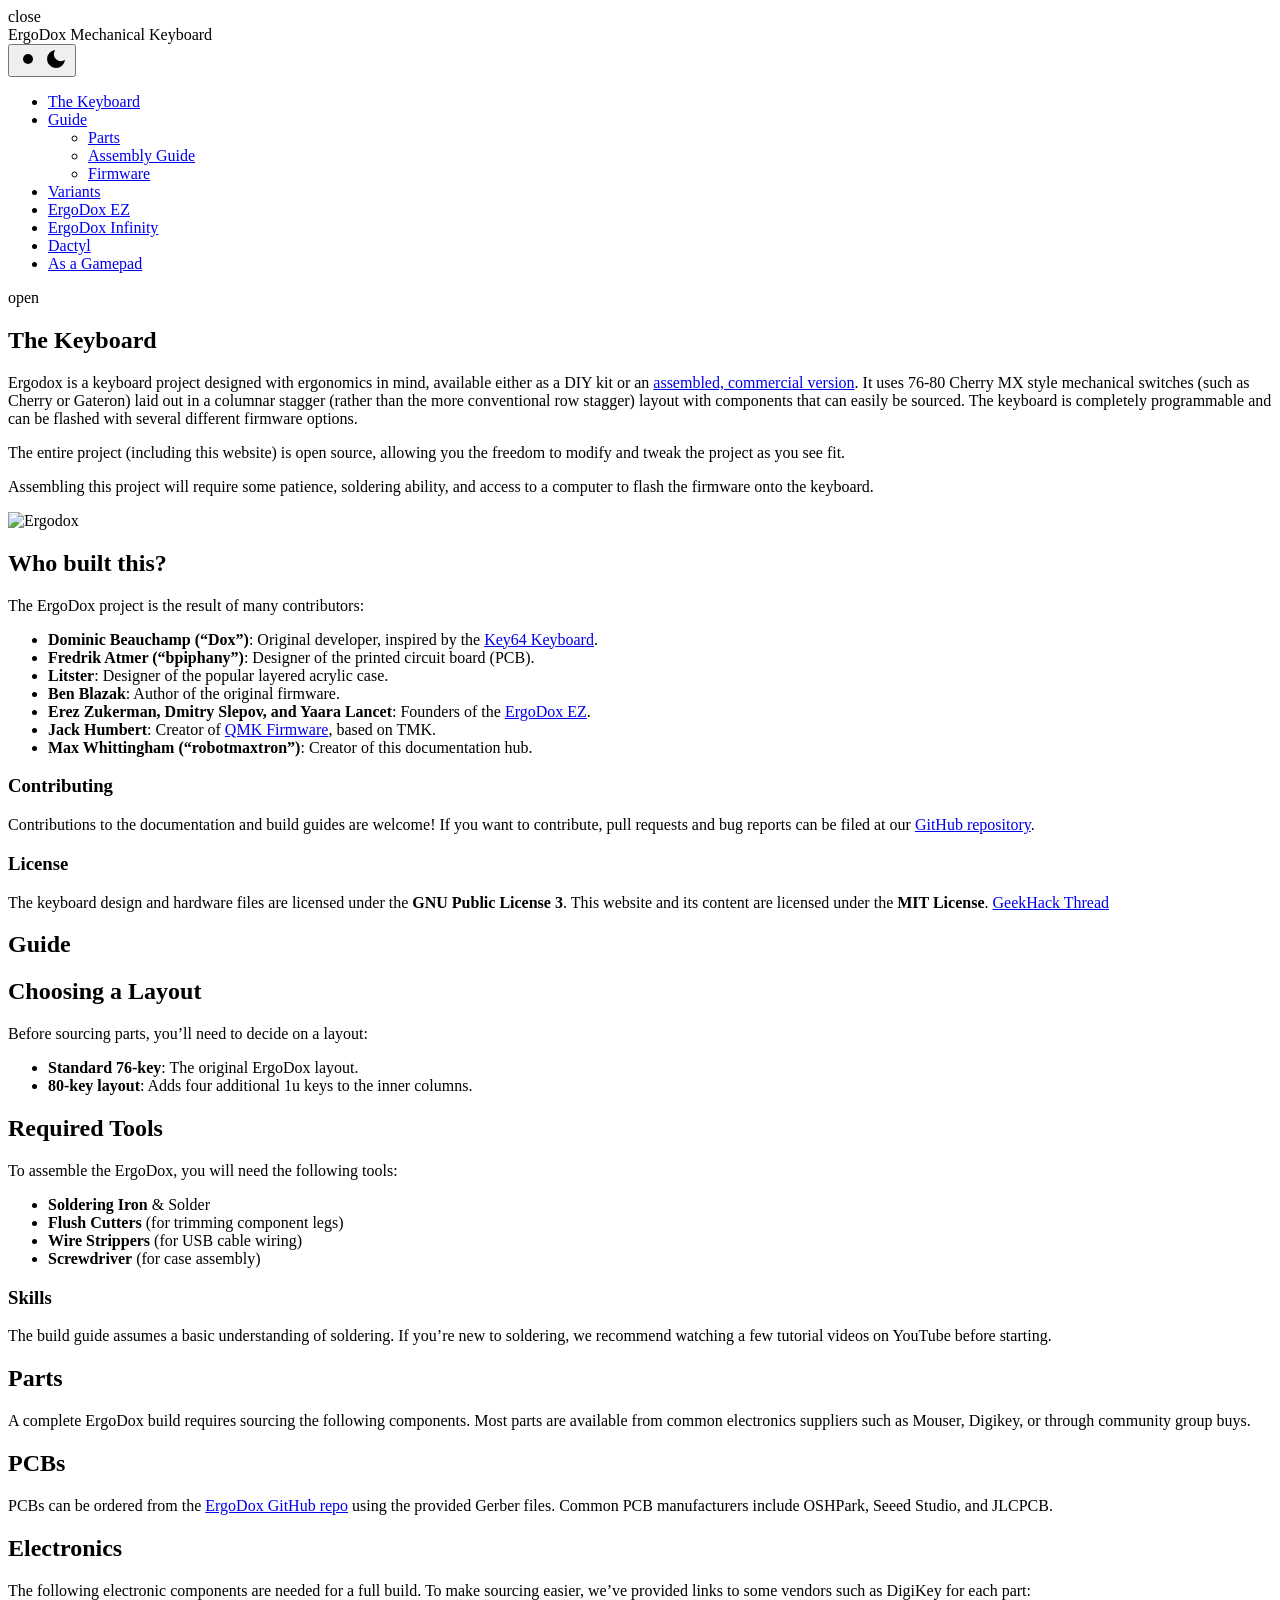
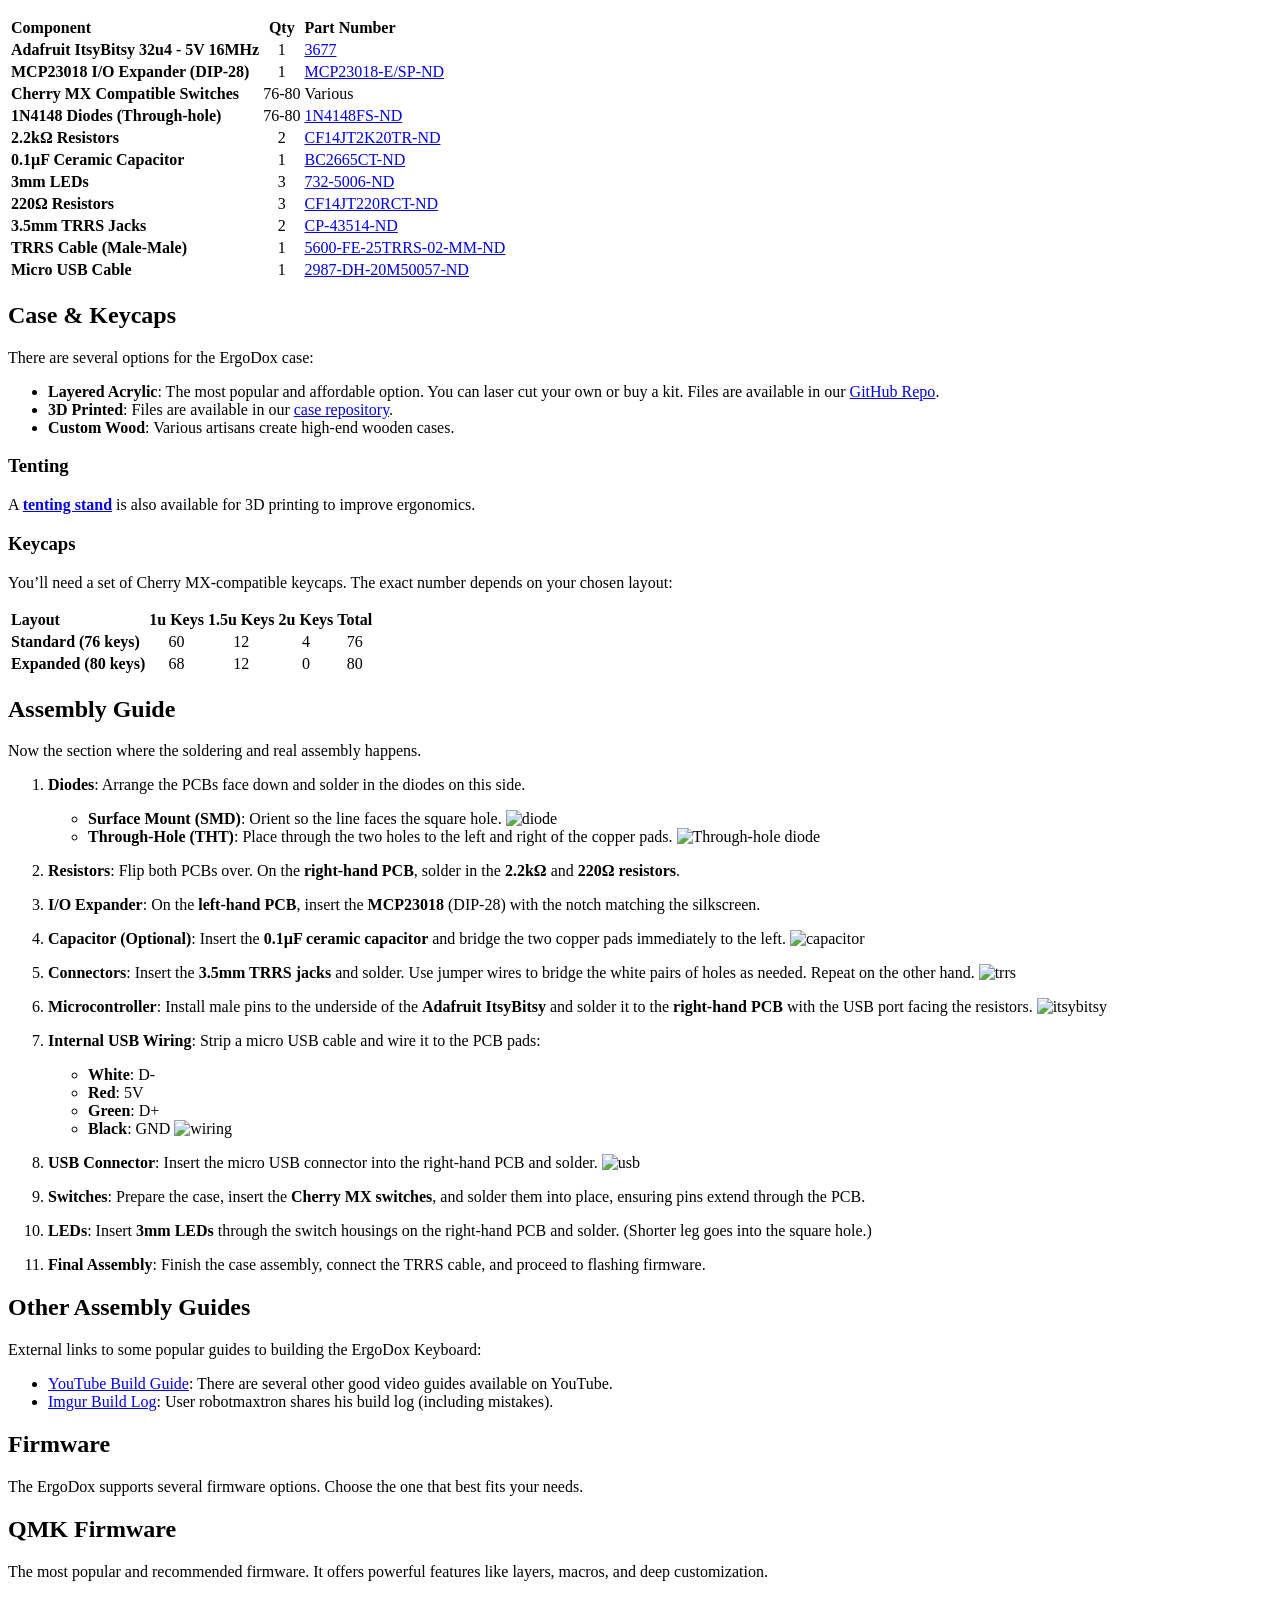
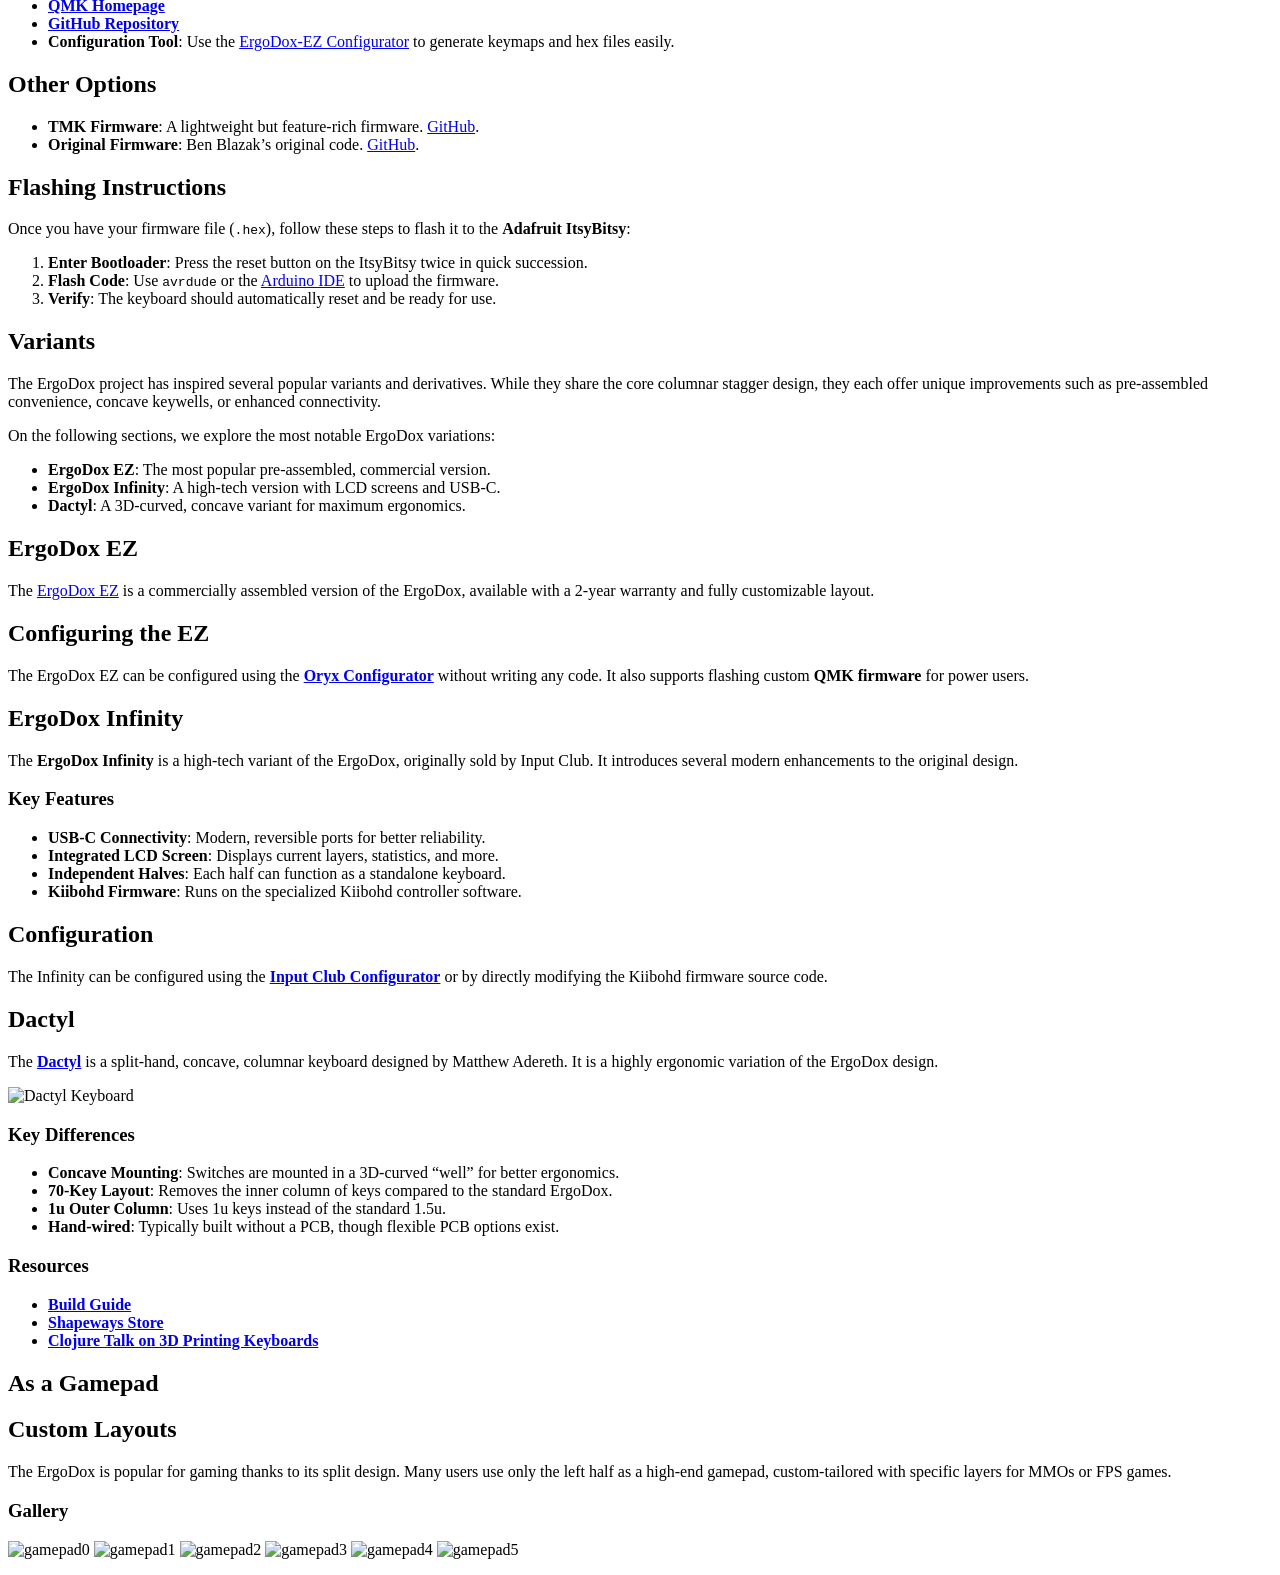
==== commit dde5ebce: "Rebuilt the site with Hugo, reorganized content, migrated separate repos to a single one with git su" ====
--- a/deploy/index.html
+++ b/deploy/index.html
@@ -1,829 +1,462 @@
 <!DOCTYPE html>
 <html>
-    <head>
-        <meta charset="UTF-8">
-<title>ErgoDox Mechanical Keyboard</title>
-<meta name="viewport" content="width=device-width">
-<meta name="author" content="">
-<link rel="stylesheet" href="css/main.css">
-<link href="https://overpass-30e2.kxcdn.com/overpass-mono.css" rel="stylesheet" />
-
-	<!-- Begin Jekyll SEO tag v2.5.0 -->
-<title>index | ErgoDox Mechanical Keyboard</title>
-<meta name="generator" content="Jekyll v3.8.5" />
-<meta property="og:title" content="index" />
-<meta property="og:locale" content="en_US" />
-<meta name="description" content="Documentation and build guide for the ErgoDox mechanical keyboard" />
-<meta property="og:description" content="Documentation and build guide for the ErgoDox mechanical keyboard" />
-<link rel="canonical" href="http://localhost:4000/" />
-<meta property="og:url" content="http://localhost:4000/" />
-<meta property="og:site_name" content="ErgoDox Mechanical Keyboard" />
-<script type="application/ld+json">
-{"description":"Documentation and build guide for the ErgoDox mechanical keyboard","headline":"index","@type":"WebSite","url":"http://localhost:4000/","name":"ErgoDox Mechanical Keyboard","@context":"http://schema.org"}</script>
-<!-- End Jekyll SEO tag -->
-
-    </head>
-
-    <body>
-        <div class="container">
-            <div class="overview">
-                <span class="toggle">close</span>
-                <header>
-    <span>ErgoDox Mechanical Keyboard  </span>
-</header>
-
-                <ul id="nav">
+<head>
+	<meta name="generator" content="Hugo 0.157.0">
+    <meta charset="UTF-8">
+    <title>ErgoDox Mechanical Keyboard</title>
+    <meta name="viewport" content="width=device-width">
+    <meta name="description" content="Documentation and build guide for the ErgoDox mechanical keyboard">
     
     
-    <li  class="parent current">
-        <a href="#intro">The Keyboard</a>
-        
-            <ul>
-                
-                
-                    <li class="parent">
-                        <a href="#credits">Who built this?</a>
-                        
-                            <ul>
-                                
-                                
-                            </ul>
+        
+        <link rel="stylesheet" href="/css/main.css">
+    
+    <link rel="preconnect" href="https://fonts.googleapis.com">
+    <link rel="preconnect" href="https://fonts.gstatic.com" crossorigin>
+    <link href="https://fonts.googleapis.com/css2?family=Inter:wght@300;400;700&family=Overpass+Mono&display=swap" rel="stylesheet">
+</head>
+<body>
+<div class="container">
+    <div class="overview">
+        <div class="sidebar-header">
+            <span class="toggle">close</span>
+            <header>
+                <span>ErgoDox Mechanical Keyboard</span>
+            </header>
+            <div class="header-controls">
+                <button id="theme-toggle" aria-label="Toggle Theme">
+                    <svg class="sun" viewBox="0 0 24 24" width="24" height="24"><circle cx="12" cy="12" r="5"></circle><line x1="12" y1="1" x2="12" y2="3"></line><line x1="12" y1="21" x2="12" y2="23"></line><line x1="4.22" y1="4.22" x2="5.64" y2="5.64"></line><line x1="18.36" y1="18.36" x2="19.78" y2="19.78"></line><line x1="1" y1="12" x2="3" y2="12"></line><line x1="21" y1="12" x2="23" y2="12"></line><line x1="4.22" y1="19.78" x2="5.64" y2="18.36"></line><line x1="18.36" y1="5.64" x2="19.78" y2="4.22"></line></svg>
+                    <svg class="moon" viewBox="0 0 24 24" width="24" height="24"><path d="M21 12.79A9 9 0 1 1 11.21 3 7 7 0 0 0 21 12.79z"></path></svg>
+                </button>
+            </div>
+        </div>
+
+        
+        
+        
+        
+        <ul id="nav">
+            
+            
+            
+            <li class="">
+                <a href="#intro">The Keyboard</a>
+                
+            </li>
+            
+            
+            
+            <li class="parent">
+                <a href="#guide">Guide</a>
+                
+                <ul>
+                    
+                    
+                    
+                    <li class="">
+                        <a href="#parts">Parts</a>
                         
                     </li>
-                
-            </ul>
-        
-    </li>
-    
-    <li  class="parent">
-        <a href="#guide">Guide</a>
-        
-            <ul>
-                
-                
-                    <li class="parent">
-                        <a href="#parts">Parts Needed</a>
-                        
-                            <ul>
-                                
-                                
-                                <li>
-                                    <a href="#pcbs">Printed Circuit Boards</a>
-                                </li>
-                                
-                                <li>
-                                    <a href="#electronics">Small Electronics</a>
-                                </li>
-                                
-                                <li>
-                                    <a href="#case">Case & Keycaps</a>
-                                </li>
-                                
-                            </ul>
+                    
+                    
+                    
+                    <li class="">
+                        <a href="#assemble">Assembly Guide</a>
                         
                     </li>
-                
-                    <li class="parent">
-                        <a href="#assemble">Assembly Guide</a>
-                        
-                            <ul>
-                                
-                                
-                                <li>
-                                    <a href="#assemble-2">Other Assembly Guides</a>
-                                </li>
-                                
-                            </ul>
+                    
+                    
+                    
+                    <li class="">
+                        <a href="#firmware">Firmware</a>
                         
                     </li>
-                
-                    <li class="parent">
-                        <a href="#firmware">Firmware Guide</a>
-                        
-                            <ul>
-                                
-                                
-                                <li>
-                                    <a href="#qmk">QMK</a>
-                                </li>
-                                
-                                <li>
-                                    <a href="#ez-config">ErgoDox-EZ Configurator</a>
-                                </li>
-                                
-                                <li>
-                                    <a href="#tmk">TMK</a>
-                                </li>
-                                
-                                <li>
-                                    <a href="#ergodox-firmware">Original Ergodox Firmware</a>
-                                </li>
-                                
-                                <li>
-                                    <a href="#massdrop-config">Online Massdrop Configurator</a>
-                                </li>
-                                
-                                <li>
-                                    <a href="#flashing">Flashing your Ergodox</a>
-                                </li>
-                                
-                            </ul>
-                        
-                    </li>
-                
-            </ul>
-        
-    </li>
-    
-    <li  class="parent">
-        <a href="#variants">Variants</a>
-        
-            <ul>
-                
-                
-                    <li class="parent">
-                        <a href="#dactyl">Dactyl</a>
-                        
-                            <ul>
-                                
-                                
-                            </ul>
-                        
-                    </li>
-                
-                    <li class="parent">
-                        <a href="#ez">ErgoDox EZ</a>
-                        
-                            <ul>
-                                
-                                
-                            </ul>
-                        
-                    </li>
-                
-                    <li class="parent">
-                        <a href="#infinity">Infinity</a>
-                        
-                            <ul>
-                                
-                                
-                            </ul>
-                        
-                    </li>
-                
-                    <li class="parent">
-                        <a href="#infinity">Gamepad</a>
-                        
-                            <ul>
-                                
-                                
-                            </ul>
-                        
-                    </li>
-                
-            </ul>
-        
-    </li>
-    
-</ul>
-            </div>
-
-            <div class="content">
-                <span class="toggle">open</span>
-                
-
-    
+                    
+                </ul>
+                
+            </li>
+            
+            
+            
+            <li class="">
+                <a href="#variants">Variants</a>
+                
+            </li>
+            
+            
+            
+            <li class="">
+                <a href="#ez">ErgoDox EZ</a>
+                
+            </li>
+            
+            
+            
+            <li class="">
+                <a href="#infinity">ErgoDox Infinity</a>
+                
+            </li>
+            
+            
+            
+            <li class="">
+                <a href="#dactyl">Dactyl</a>
+                
+            </li>
+            
+            
+            
+            <li class="">
+                <a href="#gamepad">As a Gamepad</a>
+                
+            </li>
+            
+        </ul>
+    </div>
+
+    <div class="content">
+        <div id="progress-bar"></div>
+        <span class="toggle">open</span>
+        
+        
+        
         <section id="intro" class="h1">
-            
-                    <h1>The Keyboard</h1>
-                
-
-            <p>Ergodox is a keyboard project designed with ergonomics in mind, available either as a DIY kit or an <a href="http://ergodox-ez.com">assembled, commercial version</a>. It uses 76-80 Cherry MX style mechanical switches (such as Cherry or Gateron) laid out in a columnar stagger (rather than the more conventional row stagger) layout with components that can easily be sourced. The keyboard is completely programmable and can be flashed with several different firmware options.</p>
-
+            <h1>
+            The Keyboard
+            </h1>
+            <p>Ergodox is a keyboard project designed with ergonomics in mind, available either as a DIY kit or an <a href="https://ergodox-ez.com">assembled, commercial version</a>. It uses 76-80 Cherry MX style mechanical switches (such as Cherry or Gateron) laid out in a columnar stagger (rather than the more conventional row stagger) layout with components that can easily be sourced. The keyboard is completely programmable and can be flashed with several different firmware options.</p>
 <p>The entire project (including this website) is open source, allowing you the freedom to modify and tweak the project as you see fit.</p>
-
 <p>Assembling this project will require some patience, soldering ability, and access to a computer to flash the firmware onto the keyboard.</p>
-
-<p><img src="../img/ErgoDox-original-min.png" alt="Ergodox" /></p>
-
-
-        </section>
-    
-
-    
-        <section id="credits" class="h2">
-            
-                    <h2>Who built this?</h2>
-                
-
-            <p>The ErgoDox keyboard is a DIY keyboard project originally developed by “Dox” (Dominic Beauchamp) inspired by the <a href="https://www.key64.org">Key64 Keyboard</a>.</p>
-
-<p>The printed circuit board was designed by “bpiphany” (Fredrik Atmer).</p>
-
-<p>The original 3D printable case was designed by Dox but a far more popular and less expensive option was a layered acrylic design by litster.</p>
-
-<p>The original firmware was designed by Ben Blazak.</p>
-
-<p>The <a href="http://ergodox-ez.com">ErgoDox EZ</a> was commercialized and manufactured by Erez Zukerman, Dmitry Slepov, and Yaara Lancet.</p>
-
-<p><a href="https://github.com/jackhumbert/qmk_firmware">QMK Firmware</a> which runs on the ErgoDox EZ was created by Jack Humbert, based on TMK.</p>
-
-<p>This website was built by robotmaxtron with some help from the community as a way to centralize the documentation after ErgoDox.org went defunct.
-If you want to contribute to the project, pull requests, bugs (via Github issues) can be filed at our <a href="https://github.com/Ergodox-io/ergodox-io">Github</a></p>
-
-<p>Both the keyboard design and hardware files are licensed under the GNU Public License 3</p>
-
-<p><a href="https://geekhack.org/index.php?topic=22780.0">GeekHack Thread</a></p>
-
-        </section>
-    
-
-    
+<p><img src="../img/ErgoDox-original-min.png" alt="Ergodox"></p>
+<h2 id="who-built-this">Who built this?</h2>
+<p>The ErgoDox project is the result of many contributors:</p>
+<ul>
+<li><strong>Dominic Beauchamp (&ldquo;Dox&rdquo;)</strong>: Original developer, inspired by the <a href="https://www.key64.org">Key64 Keyboard</a>.</li>
+<li><strong>Fredrik Atmer (&ldquo;bpiphany&rdquo;)</strong>: Designer of the printed circuit board (PCB).</li>
+<li><strong>Litster</strong>: Designer of the popular layered acrylic case.</li>
+<li><strong>Ben Blazak</strong>: Author of the original firmware.</li>
+<li><strong>Erez Zukerman, Dmitry Slepov, and Yaara Lancet</strong>: Founders of the <a href="https://ergodox-ez.com">ErgoDox EZ</a>.</li>
+<li><strong>Jack Humbert</strong>: Creator of <a href="https://github.com/jackhumbert/qmk_firmware">QMK Firmware</a>, based on TMK.</li>
+<li><strong>Max Whittingham (&ldquo;robotmaxtron&rdquo;)</strong>: Creator of this documentation hub.</li>
+</ul>
+<h3 id="contributing">Contributing</h3>
+<p>Contributions to the documentation and build guides are welcome! If you want to contribute, pull requests and bug reports can be filed at our <a href="https://github.com/robotmaxtron/ergodox-io">GitHub repository</a>.</p>
+<h3 id="license">License</h3>
+<p>The keyboard design and hardware files are licensed under the <strong>GNU Public License 3</strong>. This website and its content are licensed under the <strong>MIT License</strong>.
+<a href="https://geekhack.org/index.php?topic=22780.0">GeekHack Thread</a></p>
+
+        </section>
+        
         <section id="guide" class="h1">
-            
-                    <h1>Guide</h1>
-                
-
-            <p>A few things will need to be decided in advance before choosing parts or cases. The ErgoDox supports either the standard 76 key or 80 key layout.</p>
-
-<p>This project will require some tools such as a soldering iron, flush cutters, wire strippers, solder, and possibly a screwdriver.</p>
-
-<p>The build guide also assumes that you already know how to solder, if you do not know how to solder or want a refresher there are several guides available on YouTube and other places on the internet.</p>
-
-
-        </section>
-    
-
-    
+            <h1>
+            Guide
+            </h1>
+            <h2 id="choosing-a-layout">Choosing a Layout</h2>
+<p>Before sourcing parts, you&rsquo;ll need to decide on a layout:</p>
+<ul>
+<li><strong>Standard 76-key</strong>: The original ErgoDox layout.</li>
+<li><strong>80-key layout</strong>: Adds four additional 1u keys to the inner columns.</li>
+</ul>
+<h2 id="required-tools">Required Tools</h2>
+<p>To assemble the ErgoDox, you will need the following tools:</p>
+<ul>
+<li><strong>Soldering Iron</strong> &amp; Solder</li>
+<li><strong>Flush Cutters</strong> (for trimming component legs)</li>
+<li><strong>Wire Strippers</strong> (for USB cable wiring)</li>
+<li><strong>Screwdriver</strong> (for case assembly)</li>
+</ul>
+<h3 id="skills">Skills</h3>
+<p>The build guide assumes a basic understanding of soldering. If you&rsquo;re new to soldering, we recommend watching a few tutorial videos on YouTube before starting.</p>
+
+        </section>
+        
         <section id="parts" class="h2">
-            
-                    <h2>Parts Needed</h2>
-                
-
-            <p>To build an ErgoDox, some readily available components will need to be procured.</p>
-
-<ul>
-  <li>Some notes on the electronics before purchasing:
-    <ul>
-      <li>The Cherry MX style switches can be either pcb or plate mounted.</li>
-      <li>Either through hole or surface mount diodes can be used as the pcb supports both including in-switch through hole diodes.</li>
-      <li>If the typical 3mm red leds are not used, be sure to replace the 220 Ω resistors with ones that match the leds chosen.</li>
-      <li>PJRC sells a Teensy 2.0 both with and without header pins pre-installed. If you use a Teensy without the header pins pre-installed, you will need to obtain and install them.</li>
-      <li>The pcb only supports currently three in switch LEDs on the inner colum of the right hand labeled LEDa, LEDb, and LEDc.</li>
-      <li>Many if not all of the small components can be easily found online at vendors such as Mouser or Digikey.</li>
-    </ul>
-  </li>
-</ul>
-
-
-        </section>
-    
-
-    
-        <section id="pcbs" class="h4">
-            
-                    <h4>Printed Circuit Boards</h4>
-            
-
-            <p>The pcb files are available in a separate repo available <a href="https://github.com/Ergodox-io/ErgoDox">here</a> should you wish to modify and/or produce them.</p>
-
-<ul>
-  <li>The latest revision of the pcbs can be purchased from the following vendors
-    <ul>
-      <li><a href="http://shop.profetkeyboards.com/product/ergodox-pcbs">ProfetKeyboards.com</a></li>
-    </ul>
-  </li>
-  <li>Several vendors are available who generally stock some of the older revisions of the pcbs.
-    <ul>
-      <li><a href="https://mechanicalkeyboards.com/shop/index.php?l=product_detail&amp;p=537">MechanicalKeyboards.com</a></li>
-      <li><a href="http://falbatech.pl/prestashop/index.php?id_product=10&amp;controller=product&amp;id_lang=2">Falbatech.pl</a></li>
-    </ul>
-  </li>
-</ul>
-
-<p>You could also buy the updated pcb from a vendor of choice by providing them the KiCad or Gerber files in the repo listed above or purchase a batch from OSH Park</p>
-
-<p>Keep an eye out on the ErgoDox repo <a href="https://github.com/Ergodox-io/ErgoDox/releases">revision</a> changelogs for updates and differences between pcb versions.</p>
-
-        </section>
-    
-
-    
-        <section id="electronics" class="h4">
-            
-                    <h4>Small Electronics</h4>
-            
-
-            <ul>
-  <li>Full Parts list:
-    <ul>
-      <li>1x Pair of pcbs (one for each hand)</li>
-      <li>1x Teensy USB Board, Version 2.0</li>
-      <li>24x Teensy header pins, male (unless pre-installed)</li>
-      <li>1x MCP23018-E/SP I/O expander</li>
-      <li>76-80x Cherry MX switches, (depending on your layout)</li>
-      <li>76-80x 1N4148 diodes, SOD-123 package (Surface mount) or DO-35,(0.3” pitch) (through hole) (again, the amount needed will depend on your layout)</li>
-      <li>2x 2.2k Ω resistors (red, red, red)</li>
-      <li>3x 3mm T1 LEDs</li>
-      <li>3x 220 Ω resistors, or match to LED. (red, red, brown)</li>
-      <li>5x Short jumpers (You can also use the clipped off legs from your resistors)</li>
-      <li>1x 0.1 µF ceramic capacitor (marked “104” for 10*104 picofarad). Not strictly necessary but suggested</li>
-      <li>1x USB mini B connector WM17115</li>
-      <li>1x USB mini B plug with short cable (such as H2955)</li>
-      <li>1x USB cable male A to male mini B</li>
-      <li>2x 3.5 mm TRRS sockets, CP-43514. FC68129 will also work if its extra pins are snipped off</li>
-      <li>1x Cable with two 3.5 mm TRRS plugs</li>
-      <li>1x Ergodox Keyboard case</li>
-      <li>76-80x MX Keycaps</li>
-    </ul>
-  </li>
-</ul>
-
-
-        </section>
-    
-
-    
-        <section id="case" class="h4">
-            
-                    <h4>Case & Keycaps</h4>
-            
-
-            <p>While there are many options of materials available (such as cases carved out of wood) generally ErgoDox cases are either 3D printed or layered acrylic sheets.</p>
-
-<p>The 3D printable case options are available in our <a href="https://github.com/Ergodox-io/ergodox-case">repo</a> and have been uploaded to <a href="http://www.shapeways.com/shops/Dox">Shapeways</a></p>
-
-<p>The most popular and less expensive option is the layered acrylic design.
-<a href="https://github.com/Ergodox-io/ErgoDox/tree/master/ErgoDox%20Acrylic%20Case">Github Repo</a> assembled with m3 bolts.</p>
-
-<p>There is also a 3D printable <a href="https://github.com/Ergodox-io/ergodox-tent">tenting stand</a> in the repo organization. This will prop up the ErgoDox using Litster’s case at a very natural and comfortable angle.</p>
-
-<ul>
-  <li>Like any mechanical keyboard, keycaps will need to be obtained. In a normal 76 key configuration the following keycaps will be needed:
-    <ul>
-      <li>12x 1.5u</li>
-      <li>4x  2u</li>
-      <li>60x 1u</li>
-    </ul>
-  </li>
-</ul>
-
-<p>The 1.5u outer column keys can optionally be mounted closer in and 1u keycaps can be used.</p>
-
-<div class="highlighter-rouge"><div class="highlight"><pre class="highlight"><code>Note: This layout is only supported on the newer (post 2012) revisions of the pcb and will require a modified plate design to support the new placement.
-</code></pre></div></div>
-
-<ul>
-  <li>If the 80 key layout is used, a slightly different keycap configuration will be needed replacing the 2u keys with two 1u keys each:
-    <ul>
-      <li>12x 1.5u</li>
-      <li>68x 1u</li>
-    </ul>
-  </li>
-</ul>
-
-
-        </section>
-    
-
-    
+            <h2>
+            Parts
+            </h2>
+            <p>A complete ErgoDox build requires sourcing the following components. Most parts are available from common electronics suppliers such as Mouser, Digikey, or through community group buys.</p>
+<h2 id="pcbs">PCBs</h2>
+<p>PCBs can be ordered from the <a href="https://github.com/robotmaxtron/ErgoDox">ErgoDox GitHub repo</a> using the provided Gerber files. Common PCB manufacturers include OSHPark, Seeed Studio, and JLCPCB.</p>
+<h2 id="electronics">Electronics</h2>
+<p>The following electronic components are needed for a full build. To make sourcing easier, we&rsquo;ve provided links to
+some vendors such as DigiKey for each part:</p>
+<table>
+  <thead>
+      <tr>
+          <th style="text-align: left">Component</th>
+          <th style="text-align: center">Qty</th>
+          <th style="text-align: left">Part Number</th>
+      </tr>
+  </thead>
+  <tbody>
+      <tr>
+          <td style="text-align: left"><strong>Adafruit ItsyBitsy 32u4 - 5V 16MHz</strong></td>
+          <td style="text-align: center">1</td>
+          <td style="text-align: left"><a href="https://www.adafruit.com/product/3677">3677</a></td>
+      </tr>
+      <tr>
+          <td style="text-align: left"><strong>MCP23018 I/O Expander (DIP-28)</strong></td>
+          <td style="text-align: center">1</td>
+          <td style="text-align: left"><a href="https://www.digikey.com/en/products/detail/microchip-technology/MCP23018-E-SP/2126296">MCP23018-E/SP-ND</a></td>
+      </tr>
+      <tr>
+          <td style="text-align: left"><strong>Cherry MX Compatible Switches</strong></td>
+          <td style="text-align: center">76-80</td>
+          <td style="text-align: left">Various</td>
+      </tr>
+      <tr>
+          <td style="text-align: left"><strong>1N4148 Diodes (Through-hole)</strong></td>
+          <td style="text-align: center">76-80</td>
+          <td style="text-align: left"><a href="https://www.digikey.com/en/products/detail/onsemi/1N4148/458603">1N4148FS-ND</a></td>
+      </tr>
+      <tr>
+          <td style="text-align: left"><strong>2.2kΩ Resistors</strong></td>
+          <td style="text-align: center">2</td>
+          <td style="text-align: left"><a href="https://www.digikey.com/en/products/detail/stackpole-electronics-inc/CF14JT2K20/1741321">CF14JT2K20TR-ND</a></td>
+      </tr>
+      <tr>
+          <td style="text-align: left"><strong>0.1µF Ceramic Capacitor</strong></td>
+          <td style="text-align: center">1</td>
+          <td style="text-align: left"><a href="https://www.digikey.com/en/products/detail/vishay-beyschlag-draloric-bc-components/K104K10X7RF5UH5/2356754">BC2665CT-ND</a></td>
+      </tr>
+      <tr>
+          <td style="text-align: left"><strong>3mm LEDs</strong></td>
+          <td style="text-align: center">3</td>
+          <td style="text-align: left"><a href="https://www.digikey.com/en/products/detail/lumex-opto-components-inc/SSL-LX3044GD/69123">732-5006-ND</a></td>
+      </tr>
+      <tr>
+          <td style="text-align: left"><strong>220Ω Resistors</strong></td>
+          <td style="text-align: center">3</td>
+          <td style="text-align: left"><a href="https://www.digikey.com/en/products/detail/stackpole-electronics-inc/CF14JT220R/1741346">CF14JT220RCT-ND</a></td>
+      </tr>
+      <tr>
+          <td style="text-align: left"><strong>3.5mm TRRS Jacks</strong></td>
+          <td style="text-align: center">2</td>
+          <td style="text-align: left"><a href="https://www.digikey.com/en/products/detail/cui-devices/SJ-43514/368146">CP-43514-ND</a></td>
+      </tr>
+      <tr>
+          <td style="text-align: left"><strong>TRRS Cable (Male-Male)</strong></td>
+          <td style="text-align: center">1</td>
+          <td style="text-align: left"><a href="https://www.digikey.com/en/products/detail/my-cable-mart/FE-25TRRS-02-MM/24387360">5600-FE-25TRRS-02-MM-ND</a></td>
+      </tr>
+      <tr>
+          <td style="text-align: left"><strong>Micro USB Cable</strong></td>
+          <td style="text-align: center">1</td>
+          <td style="text-align: left"><a href="https://www.digikey.com/en/products/detail/cvilux-usa/DH-20M50057/13177527">2987-DH-20M50057-ND</a></td>
+      </tr>
+  </tbody>
+</table>
+<h2 id="case--keycaps">Case &amp; Keycaps</h2>
+<p>There are several options for the ErgoDox case:</p>
+<ul>
+<li><strong>Layered Acrylic</strong>: The most popular and affordable option. You can laser cut your own or buy a kit. Files are available in our <a href="https://github.com/robotmaxtron/ErgoDox/tree/master/ErgoDox%20Acrylic%20Case">GitHub Repo</a>.</li>
+<li><strong>3D Printed</strong>: Files are available in our <a href="https://github.com/robotmaxtron/ergodox-case">case repository</a>.</li>
+<li><strong>Custom Wood</strong>: Various artisans create high-end wooden cases.</li>
+</ul>
+<h3 id="tenting">Tenting</h3>
+<p>A <strong><a href="https://github.com/Ergodox-io/ergodox-tent">tenting stand</a></strong> is also available for 3D printing to improve ergonomics.</p>
+<h3 id="keycaps">Keycaps</h3>
+<p>You&rsquo;ll need a set of Cherry MX-compatible keycaps. The exact number depends on your chosen layout:</p>
+<table>
+  <thead>
+      <tr>
+          <th style="text-align: left">Layout</th>
+          <th style="text-align: center">1u Keys</th>
+          <th style="text-align: center">1.5u Keys</th>
+          <th style="text-align: center">2u Keys</th>
+          <th style="text-align: center">Total</th>
+      </tr>
+  </thead>
+  <tbody>
+      <tr>
+          <td style="text-align: left"><strong>Standard (76 keys)</strong></td>
+          <td style="text-align: center">60</td>
+          <td style="text-align: center">12</td>
+          <td style="text-align: center">4</td>
+          <td style="text-align: center">76</td>
+      </tr>
+      <tr>
+          <td style="text-align: left"><strong>Expanded (80 keys)</strong></td>
+          <td style="text-align: center">68</td>
+          <td style="text-align: center">12</td>
+          <td style="text-align: center">0</td>
+          <td style="text-align: center">80</td>
+      </tr>
+  </tbody>
+</table>
+
+        </section>
+        
         <section id="assemble" class="h2">
-            
-                    <h2>Assembly Guide</h2>
-                
-
-            <p>Now the section where the soldering and real assembly happens, in the next subsection there will be a couple external links to other build guides including both a photo and video build log.</p>
-
+            <h2>
+            Assembly Guide
+            </h2>
+            <p>Now the section where the soldering and real assembly happens.</p>
 <ol>
-  <li>Arrange the pcbs face down and solder in the diodes to this side.
-    <ul>
-      <li>1a. If <em>surface mount</em> diodes are chosen, place them on the small square copper pads but be sure to orient the diodes so that the line on the diode faces the square hole. The line on the diode indicates the cathode/negative side. Solder the diodes and repeat for each switch on both hands.</li>
-      <li><img src="../img/diode-min.jpg" alt="diode" /></li>
-      <li>1b. If <em>through hole</em> diodes are chosen, place them through the two hole immediately to the left and right of copper pads under the square that the switch will take up. Be sure to check the orientation to be sure that the cathode/negative side of the diode is closest to the square hole. Solder and repeat for each switch on both hands.</li>
-      <li><img src="../img/th-diode-min.jpg" alt="Through-hole diode" />
-        <div class="highlighter-rouge"><div class="highlight"><pre class="highlight"><code> Note: The additional holes in this second image are for through switch LEDs. Only one diode per switch is needed.
-</code></pre></div>        </div>
-      </li>
-    </ul>
-  </li>
-  <li>
-    <p>Flip both of the pcbs over, this face up side (without the diodes) will be the side that the remaining components will be placed.</p>
-  </li>
-  <li>Insert both the 2.2k ohm resistors and 220 ohm (or whatever resistors chosen appropriate for the leds selected) onto the right hand where labled on the pcb and solder into place.
-    <div class="highlighter-rouge"><div class="highlight"><pre class="highlight"><code>Note: Keep the legs clipped off the resistors, they can be used in a later step when the TRRS connections are installed.
-</code></pre></div>    </div>
-  </li>
-  <li>On the left hand pcb, insert the I/O expander around the MCP23018 rectangle. The I/O expander is directional and the notch on the I/O expander should match up with the silkscreen. The notch on the expander will be facing ErgoDox printing on the circuit board. See the image in the next step for an example.
-    <div class="highlighter-rouge"><div class="highlight"><pre class="highlight"><code>Note: There are three holes without copper pads and do not need to be soldered.
-</code></pre></div>    </div>
-  </li>
-  <li><em>(Optional but suggested step)</em> On the left hand pcb, insert the ceramic capacitor into the first and third holes of the top row and solder in place.
-    <ul>
-      <li>5a. Bridge with solder the two copper pads immediately to the left of the ceramic capacitor.</li>
-      <li><img src="../img/ceramic-min.jpg" alt="capacitor" /></li>
-    </ul>
-  </li>
-  <li>Insert either jumper wire or the legs clipped from the resistors bent into a U, into both of the the white pairs of holes on either side of where the 3.5mm connections will go and solder in place.
-    <ul>
-      <li>6a. Place 3.5mm connection, solder the 4 connection points.</li>
-      <li>6b. Repeat both the jumper and 3.5mm connectors on the other hand.</li>
-      <li><img src="../img/trrs-min.jpg" alt="trrs" /></li>
-    </ul>
-  </li>
-  <li>Install the male jumper pins to the underside of the Teensy with the button face up and solder the pins to the top side of the Teensy.
-    <div class="highlighter-rouge"><div class="highlight"><pre class="highlight"><code>Note: If the Teensy already has jumpers already installed, skip this step.
-</code></pre></div>    </div>
-  </li>
-  <li>Insert the Teensy jumper legs from the Teensy assembly onto the right hand pcb with the usb facing the direction of the resistors and solder in place.
-    <ul>
-      <li><img src="../img/teensy-min.jpg" alt="teensy" /></li>
-    </ul>
-  </li>
-  <li>Cut one of the mini usb cables about 1.5” from the connector.
-    <ul>
-      <li>9a. Strip off all of the sheathing from the cable, exposing the 4 wires.</li>
-      <li>9b. Place the following wires into their respective holes:
-        <div class="highlighter-rouge"><div class="highlight"><pre class="highlight"><code>White: D-
-Red:   5v
-Green: D+
-Black: GND
-</code></pre></div>        </div>
-      </li>
-      <li>9c. Solder wires to the pcb.</li>
-      <li><img src="../img/wiring-min.jpg" alt="wiring" /></li>
-    </ul>
-  </li>
-  <li>On the right hand, insert the mini usb connector into the holes marked on the pcb and solder into place.
-    <ul>
-      <li><img src="../img/usb-min.jpg" alt="usb" /></li>
-    </ul>
-  </li>
-  <li>Prepare the chosen case.
-    <ul>
-      <li>11a. If the layered acrylic case design is being used, peel off the protective film off the acrylic pieces.
-        <ul>
-          <li>Place the pcb under the 3rd acrylic layer and insert the switches into the acylic plate making sure that both pins from the switch are extending out through the pcb.</li>
-        </ul>
-      </li>
-      <li>11b. If the 3D printed case is being used
-        <ul>
-          <li>Place the pcb under the top section and push the switches into the case making sure that both pins from the switch are extending out through the pcb.</li>
-        </ul>
-      </li>
-      <li>11c. Solder switches in place.
-        <div class="highlighter-rouge"><div class="highlight"><pre class="highlight"><code>Note: Make note of the location for the three switches on the right hand that will support the LEDs
-</code></pre></div>        </div>
-      </li>
-    </ul>
-  </li>
-  <li>On the right hand, insert the three leds through the housing of the three switches and solder into place.
-    <div class="highlighter-rouge"><div class="highlight"><pre class="highlight"><code>Note: LEDs have polarity so be sure that the negative leg (which is the shorter of the two legs) of the LEDs goes into the (face up) square hole.
-</code></pre></div>    </div>
-  </li>
-  <li>Finish assembling the case, plug in the TRRS cable between the two halves and proceed to building and flashing the selected firmware.</li>
+<li>
+<p><strong>Diodes</strong>: Arrange the PCBs face down and solder in the diodes on this side.</p>
+<ul>
+<li><strong>Surface Mount (SMD)</strong>: Orient so the line faces the square hole. <img src="/img/diode-min.jpg" alt="diode"></li>
+<li><strong>Through-Hole (THT)</strong>: Place through the two holes to the left and right of the copper pads. <img src="/img/th-diode-min.jpg" alt="Through-hole diode"></li>
+</ul>
+</li>
+<li>
+<p><strong>Resistors</strong>: Flip both PCBs over. On the <strong>right-hand PCB</strong>, solder in the <strong>2.2kΩ</strong> and <strong>220Ω resistors</strong>.</p>
+</li>
+<li>
+<p><strong>I/O Expander</strong>: On the <strong>left-hand PCB</strong>, insert the <strong>MCP23018</strong> (DIP-28) with the notch matching the silkscreen.</p>
+</li>
+<li>
+<p><strong>Capacitor (Optional)</strong>: Insert the <strong>0.1µF ceramic capacitor</strong> and bridge the two copper pads immediately to the left. <img src="/img/ceramic-min.jpg" alt="capacitor"></p>
+</li>
+<li>
+<p><strong>Connectors</strong>: Insert the <strong>3.5mm TRRS jacks</strong> and solder. Use jumper wires to bridge the white pairs of holes as needed. Repeat on the other hand. <img src="/img/trrs-min.jpg" alt="trrs"></p>
+</li>
+<li>
+<p><strong>Microcontroller</strong>: Install male pins to the underside of the <strong>Adafruit ItsyBitsy</strong> and solder it to the <strong>right-hand PCB</strong> with the USB port facing the resistors. <img src="/img/teensy-min.jpg" alt="itsybitsy"></p>
+</li>
+<li>
+<p><strong>Internal USB Wiring</strong>: Strip a micro USB cable and wire it to the PCB pads:</p>
+<ul>
+<li><strong>White</strong>: D-</li>
+<li><strong>Red</strong>: 5V</li>
+<li><strong>Green</strong>: D+</li>
+<li><strong>Black</strong>: GND
+<img src="/img/wiring-min.jpg" alt="wiring"></li>
+</ul>
+</li>
+<li>
+<p><strong>USB Connector</strong>: Insert the micro USB connector into the right-hand PCB and solder. <img src="/img/usb-min.jpg" alt="usb"></p>
+</li>
+<li>
+<p><strong>Switches</strong>: Prepare the case, insert the <strong>Cherry MX switches</strong>, and solder them into place, ensuring pins extend through the PCB.</p>
+</li>
+<li>
+<p><strong>LEDs</strong>: Insert <strong>3mm LEDs</strong> through the switch housings on the right-hand PCB and solder. (Shorter leg goes into the square hole.)</p>
+</li>
+<li>
+<p><strong>Final Assembly</strong>: Finish the case assembly, connect the TRRS cable, and proceed to flashing firmware.</p>
+</li>
 </ol>
-
-
-        </section>
-    
-
-    
-        <section id="assemble-2" class="h4">
-            
-                    <h4>Other Assembly Guides</h4>
-            
-
-            <p>External links to some popular guides to building the ErgoDox Keyboard</p>
-
-<p><a href="https://www.youtube.com/watch?v=x1irVrAl3Ts">More the video type?</a> YouTube has several other good guides, this one I think does an excellent job of balancing information and length.</p>
-
-<p><a href="http://imgur.com/a/3riAB">Imgur Build Log</a>: user robotmaxtron shares his build log (including mistakes).</p>
-
-
-        </section>
-    
-
-    
+<h2 id="other-assembly-guides">Other Assembly Guides</h2>
+<p>External links to some popular guides to building the ErgoDox Keyboard:</p>
+<ul>
+<li><a href="https://www.youtube.com/watch?v=x1irVrAl3Ts">YouTube Build Guide</a>: There are several other good video guides available on YouTube.</li>
+<li><a href="http://imgur.com/a/3riAB">Imgur Build Log</a>: User robotmaxtron shares his build log (including mistakes).</li>
+</ul>
+
+        </section>
+        
         <section id="firmware" class="h2">
-            
-                    <h2>Firmware Guide</h2>
-                
-
-            <p>There are a number of options for the firmware powering the ErgoDox keyboard, each with their own sets of features and options. Please consult the README guides for each firmware for specific instructions on how to use and compile it.</p>
-
-
-        </section>
-    
-
-    
-        <section id="qmk" class="h4">
-            
-                    <h4>QMK</h4>
-            
-
-            <p>A build guide for compiling and customizing your firmware is best found in the repo’s <a href="https://github.com/jackhumbert/qmk_firmware">readme</a></p>
-
-<div class="highlighter-rouge"><div class="highlight"><pre class="highlight"><code>Note: There are many users who have committed their keymaps that can be built on and easily adapted to suit your needs.
-</code></pre></div></div>
-
-<p>The ErgoDox-EZ Configurator tool can also be used to generate keymappings and their .hex files with QMK.</p>
-
-<p><strong><a href="http://qmk.fm/keyboards/ergodox/">Homepage</a></strong></p>
-
-
-        </section>
-    
-
-    
-        <section id="ez-config" class="h4">
-            
-                    <h4>ErgoDox-EZ Configurator</h4>
-            
-
-            <p>This is a powerful graphical configurator that lets you define layers, dual-function keys, LED control, and more without having to code.</p>
-
-<p>The configurator is based on QMK and outputs QMK source code which can be used as a starting point for your own configuration/editing.</p>
-
-<p><strong><a href="http://configure.ergodox-ez.com">Homepage</a></strong></p>
-
-
-        </section>
-    
-
-    
-        <section id="tmk" class="h4">
-            
-                    <h4>TMK</h4>
-            
-
-            <p>The popular TMK firmware has also been ported to the ErgoDox.</p>
-
-<p><strong><a href="https://github.com/cub-uanic/tmk_keyboard/tree/master/keyboard/ergodox">Github Repo</a></strong></p>
-
-<p>Evan from TheVanKeyboards.com has built a TMK powered graphical configuration tool that supports the ErgoDox that can be used to create .hex files for flashing.</p>
-
-<p><strong><a href="http://minivan.config.thevankeyboards.com/">ErgoDox TMK Configurator</a></strong></p>
-
-        </section>
-    
-
-    
-        <section id="ergodox-firmware" class="h4">
-            
-                    <h4>Original Ergodox Firmware</h4>
-            
-
-            <p>The originally designed firmware is also available, though somewhat fallen out of favor due to QMK and TMK’s improved functionalty and larger community support. The project has not had much movement since late 2015.</p>
-
-<p><strong><a href="https://github.com/benblazak/ergodox-firmware">GitHub</a></strong></p>
-
-
-        </section>
-    
-
-    
-        <section id="massdrop-config" class="h4">
-            
-                    <h4>Online Massdrop Configurator</h4>
-            
-
-            <p>Massdrop has developed an online tool for generating ErgoDox keymaps without the need to compile your own firmware, suggested for users who might not be comfortable compiling their own firmware.</p>
-
-<p>The underlying firmware behind the graphical tool is based on the original firmware by Ben Blazak.</p>
-
-<p><strong><a href="https://www.massdrop.com/configurator/ergodox">Homepage</a></strong></p>
-
-
-        </section>
-    
-
-    
-        <section id="flashing" class="h3">
-            
-                    <h3>Flashing your Ergodox</h3>
-                
-
-            <p>Once the firmware has been compiled down into a .hex file, it will need to be uploaded to the keyboard typically called flashing.</p>
-
-<ul>
-  <li>Flashing your Ergodox is typically done with the <a href="https://www.pjrc.com/teensy/loader.html">Teensy Loader</a>, and will be needed for the following guide.
-    <ol>
-      <li>Locate your .hex file generated by your firmware of choice</li>
-      <li>Start the Teensy Loader program</li>
-      <li>Load the .hex file into it.</li>
-      <li>Press the Reset button by pressing the reset button onboard the Teensy, you may need to insert something such as a paperclip or small screwdriver gently into the reset hole in the top right corner of your case.
-        <div class="highlighter-rouge"><div class="highlight"><pre class="highlight"><code>Note: Some firmware (such as QMK and TMK) allow for the resetting of your atmel chip to be programmed as a keycode.
-</code></pre></div>        </div>
-      </li>
-      <li>Click the button in the Teensy app to upload the firmware to your keyboard.</li>
-    </ol>
-  </li>
-</ul>
-
-
-        </section>
-    
-
-    
+            <h2>
+            Firmware
+            </h2>
+            <p>The ErgoDox supports several firmware options. Choose the one that best fits your needs.</p>
+<h2 id="qmk-firmware">QMK Firmware</h2>
+<p>The most popular and recommended firmware. It offers powerful features like layers, macros, and deep customization.</p>
+<ul>
+<li><strong><a href="http://qmk.fm/keyboards/ergodox/">QMK Homepage</a></strong></li>
+<li><strong><a href="https://github.com/jackhumbert/qmk_firmware">GitHub Repository</a></strong></li>
+<li><strong>Configuration Tool</strong>: Use the <a href="https://configure.zsa.io/ergodox-ez/layouts/default/latest/0">ErgoDox-EZ Configurator</a> to generate keymaps and hex files easily.</li>
+</ul>
+<h2 id="other-options">Other Options</h2>
+<ul>
+<li><strong>TMK Firmware</strong>: A lightweight but feature-rich firmware. <a href="https://github.com/tmk/tmk_keyboard">GitHub</a>.</li>
+<li><strong>Original Firmware</strong>: Ben Blazak&rsquo;s original code. <a href="https://github.com/benblazak/ergodox-firmware">GitHub</a>.</li>
+</ul>
+<h2 id="flashing-instructions">Flashing Instructions</h2>
+<p>Once you have your firmware file (<code>.hex</code>), follow these steps to flash it to the <strong>Adafruit ItsyBitsy</strong>:</p>
+<ol>
+<li><strong>Enter Bootloader</strong>: Press the reset button on the ItsyBitsy twice in quick succession.</li>
+<li><strong>Flash Code</strong>: Use <code>avrdude</code> or the <a href="https://www.arduino.cc/en/software">Arduino IDE</a> to upload the firmware.</li>
+<li><strong>Verify</strong>: The keyboard should automatically reset and be ready for use.</li>
+</ol>
+
+        </section>
+        
         <section id="variants" class="h1">
-            
-                    <h1>Variants</h1>
-                
-
-            <p>The open source nature of the ErgoDox has lead to several variants of the original design. The following list is not a comprehensive list, but does list many of the more popular designs.</p>
-
-
-        </section>
-    
-
-    
-        <section id="dactyl" class="h2">
-            
-                    <h2>Dactyl</h2>
-                
-
-            <p>Created by Matthew Adereth, the Dactyl Keyboard is a parameterized, split-hand, concave, columnar, ergonomic keyboard is an outstanding variation on the ErgoDox design.</p>
-
-<p><img src="https://raw.githubusercontent.com/adereth/dactyl-cave/master/resources/glamourshot.png" alt="dactyl" /></p>
-
-<p><a href="https://github.com/adereth/dactyl-keyboard/blob/master/guide/README.org#wiring">Build Guide</a> for the brave (will be improved over time)</p>
-
-<p>The case is uploaded to the <a href="https://github.com/adereth/dactyl-keyboard/blob/master/things">things directory</a> of the Dactyl repo and has been uploaded to <a href="https://www.shapeways.com/shops/bespokeys">Shapeways</a></p>
-
-<p><a href="http://adereth.github.io/blog/2015/11/19/clojure-slash-conj-talk-on-3d-printing-keyboards/">Clojure/conj Talk on 3D Printing Keyboards</a>: Adereth gave a very interesting talk on the history of keyboards and the creation of the very interesting shape of the Dactyl Keyboard.</p>
-
-<ul>
-  <li>Differences between the ErgoDox and the Dactyl:
-    <ul>
-      <li>70 key layout, removes the inner column of keys.</li>
-      <li>1u outer column keys rather than the standard 1.5u</li>
-      <li>Handwired or flexible pcb</li>
-      <li>Concave shaped switch mounting</li>
-      <li>No official firmware but several options available.</li>
-    </ul>
-  </li>
-</ul>
-
-<p><strong><a href="https://github.com/adereth/dactyl-keyboard">GitHub Project Homepage</a></strong></p>
-
-
-        </section>
-    
-
-    
-        <section id="ez" class="h2">
-            
-                    <h2>ErgoDox EZ</h2>
-                
-
-            <p>Another fork of the ErgoDox is a pre-built version with a case that supports legs that will allow you to ‘tent’ or angle the ErgoDox-EZ.</p>
-
-<ul>
-  <li>Firmware:
-    <ul>
-      <li><a href="http://qmk.fm/">QMK</a></li>
-      <li><a href="http://configure.ergodox-ez.com/keyboard_layouts/new">ErgoDox EZ Online Configurator</a> for graphically configuring layouts (no coding required)</li>
-      <li><a href="https://github.com/ErgoDox-EZ/reactor/blob/master/lib/firmware/TMK_README.md">TMK</a></li>
-    </ul>
-  </li>
-  <li>Differences between the original ErgoDox and the ErgoDox-EZ:
-    <ul>
-      <li>Preassembled</li>
-      <li>Custom-tooled case made from ABS plastic</li>
-      <li>Two-year warranty</li>
-      <li>Custom-built tilt/tent kit with metal legs that allow you to control the angle of the keyboard on your desk</li>
-      <li>Custom-made wrist rest (wing) available</li>
-      <li>Available with RGB LED case underglow</li>
-      <li>As of January 2018, the ErgoDox-EZ now ships with hot swappable switches called CIY (Change It Yourself).</li>
-    </ul>
-  </li>
-</ul>
-
-<p><strong><a href="https://ergodox-ez.com">Homepage</a></strong></p>
-
-
-        </section>
-    
-
-    
-        <section id="infinity" class="h2">
-            
-                    <h2>Infinity</h2>
-                
-
-            <p>Another variant of the ErgoDox is the ErgoDox Infinity developed by Input.club. This variant has added an LCD screen built into each half as well as a few other updates to the original design.</p>
-
-<ul>
-  <li>Firmware options:
-    <ul>
-      <li><a href="http://qmk.fm/">QMK</a></li>
-      <li><a href="https://github.com/tmk/infinity_ergodox">TMK</a></li>
-      <li><a href="https://input.club/configurator-ergodox">KLL Online Configurator</a></li>
-    </ul>
-  </li>
-  <li>Cases:
-    <ul>
-      <li><a href="https://github.com/kiibohd/case">Offically Designed Case</a></li>
-      <li><a href="https://www.massdrop.com/buy/datamancer-infinity-ergodox-hardwood-case">Datamancer Infinity Hardwood Case</a></li>
-    </ul>
-  </li>
-  <li>Printed Circuit Board:
-    <ul>
-      <li><a href="https://github.com/kiibohd/pcb">Github PCB Repo</a></li>
-    </ul>
-  </li>
-  <li>Guides:
-    <ul>
-      <li><a href="https://input.club/devices/infinity-ergodox/infinity-ergodox-build-guide/">Official Build Guide</a></li>
-      <li>Reddit user keredomo has put together a set of Linux guides
-        <ol>
-          <li><a href="https://www.reddit.com/r/MechanicalKeyboards/comments/5bjdxe/guide_the_infinity_ergodox_a_linux_guide/">The Infinity Ergodox: A Linux Guide</a></li>
-          <li><a href="https://www.reddit.com/r/MechanicalKeyboards/comments/5bjtt8/guide_infinity_ergodox_linux_guide_modifying/">Modifying Firmware for Advanced Macros</a></li>
-          <li><a href="https://www.reddit.com/r/MechanicalKeyboards/comments/5coiu8/guide_infinity_ergodox_linux_guide_altering_the/">Altering the Default LCD Screen</a></li>
-        </ol>
-      </li>
-    </ul>
-  </li>
-  <li>Differences between the original ErgoDox and the Infinity:
-    <ul>
-      <li>Full In-switch backlighting</li>
-      <li>USB-C replaces TRRS between the two halves</li>
-      <li>Each half can be used independently</li>
-      <li>Pre-soldered smd components, only switches and LEDs will need to be soldered</li>
-      <li>LCD screens on each keyboard half</li>
-      <li>Proper costar stabilizer support</li>
-      <li>ALPS switch support</li>
-    </ul>
-  </li>
-</ul>
-
-<p><strong><a href="https://input.club/devices/infinity-ergodox/">Homepage</a></strong></p>
-
-
-        </section>
-    
-
-    
-        <section id="infinity" class="h2">
-            
-                    <h2>Gamepad</h2>
-                
-
-            <p>User Profet23 of <a href="http://profetkeyboards.com">profetkeyboards.com</a> has made some pcb updates that have been merged into the main pcb repo to allow for left hand only ErgoDox support. This is ideal as a gamepad or other single left-handed usage.</p>
-
-<p><img src="../img/gamepad0-min.jpg" alt="Gamepad" /></p>
-
-<p>An example of the a finished build</p>
-
-<p><img src="../img/gamepad1-min.jpg" alt="Gamepad" /></p>
-
-<p>The PCB has now has pads that support the installation of an optional reset switch. The Teensy 2.0 is actually installed upside down, the built in reset switch is not accessible. There is also an extra hole for the Teensy to solder a header pin for the reset switch.</p>
-
-<p><img src="../img/gamepad2-min.jpg" alt="Gamepad" /></p>
-
-<p>The new “top” of PCB. Teensy is installed upside down. 2.2k resistors, jumpers, and USB port installed on top. In this revision of the PCB, the jumpers dictate which side the USB port can be installed on as well as the TRRS port (which isn’t used in gamepad configuration).</p>
-<div class="highlighter-rouge"><div class="highlight"><pre class="highlight"><code>	Note: that the USB connection wires are installed (from left to right) empty, black, green, red, white. This is different from the silk screen layout as the usb port is now on "backwards".
-</code></pre></div></div>
-<p><img src="../img/gamepad4-min.jpg" alt="Gamepad" /></p>
-
-<p>The new “bottom” of the PCB. The reset switch has been soldered to the bottom. LED resistors have also been soldered to bottom.</p>
-
-
-        </section>
-    
-
-
-            </div>
-
-            <section class="fixed-banner" id="fixedBanner">
-  <span class="close">X</span>
-  <span class="detail">SPONSORED BY</span>
-  <div class="wrapper">
-    <div class="display">
-      <img src="../img/ergodox-logo.png" alt="" width="429" height="65" title="ErgoDox EZ">
+            <h1>
+            Variants
+            </h1>
+            <p>The ErgoDox project has inspired several popular variants and derivatives. While they share the core columnar stagger design, they each offer unique improvements such as pre-assembled convenience, concave keywells, or enhanced connectivity.</p>
+<p>On the following sections, we explore the most notable ErgoDox variations:</p>
+<ul>
+<li><strong>ErgoDox EZ</strong>: The most popular pre-assembled, commercial version.</li>
+<li><strong>ErgoDox Infinity</strong>: A high-tech version with LCD screens and USB-C.</li>
+<li><strong>Dactyl</strong>: A 3D-curved, concave variant for maximum ergonomics.</li>
+</ul>
+
+        </section>
+        
+        <section id="ez" class="h1">
+            <h1>
+            ErgoDox EZ
+            </h1>
+            <p>The <a href="https://ergodox-ez.com">ErgoDox EZ</a> is a commercially assembled version of the ErgoDox, available with a 2-year warranty and fully customizable layout.</p>
+<h2 id="configuring-the-ez">Configuring the EZ</h2>
+<p>The ErgoDox EZ can be configured using the <strong><a href="https://configure.zsa.io/">Oryx Configurator</a></strong> without writing any code. It also supports flashing custom <strong>QMK firmware</strong> for power users.</p>
+
+        </section>
+        
+        <section id="infinity" class="h1">
+            <h1>
+            ErgoDox Infinity
+            </h1>
+            <p>The <strong>ErgoDox Infinity</strong> is a high-tech variant of the ErgoDox, originally sold by Input Club. It introduces several modern enhancements to the original design.</p>
+<h3 id="key-features">Key Features</h3>
+<ul>
+<li><strong>USB-C Connectivity</strong>: Modern, reversible ports for better reliability.</li>
+<li><strong>Integrated LCD Screen</strong>: Displays current layers, statistics, and more.</li>
+<li><strong>Independent Halves</strong>: Each half can function as a standalone keyboard.</li>
+<li><strong>Kiibohd Firmware</strong>: Runs on the specialized Kiibohd controller software.</li>
+</ul>
+<h2 id="configuration">Configuration</h2>
+<p>The Infinity can be configured using the <strong><a href="https://input.club/configurator-ergodox/">Input Club Configurator</a></strong> or by directly modifying the Kiibohd firmware source code.</p>
+
+        </section>
+        
+        <section id="dactyl" class="h1">
+            <h1>
+            Dactyl
+            </h1>
+            <p>The <strong><a href="https://github.com/adereth/dactyl-keyboard">Dactyl</a></strong> is a split-hand, concave, columnar keyboard designed by Matthew Adereth. It is a highly ergonomic variation of the ErgoDox design.</p>
+<p><img src="https://raw.githubusercontent.com/adereth/dactyl-cave/master/resources/glamourshot.png" alt="Dactyl Keyboard"></p>
+<h3 id="key-differences">Key Differences</h3>
+<ul>
+<li><strong>Concave Mounting</strong>: Switches are mounted in a 3D-curved &ldquo;well&rdquo; for better ergonomics.</li>
+<li><strong>70-Key Layout</strong>: Removes the inner column of keys compared to the standard ErgoDox.</li>
+<li><strong>1u Outer Column</strong>: Uses 1u keys instead of the standard 1.5u.</li>
+<li><strong>Hand-wired</strong>: Typically built without a PCB, though flexible PCB options exist.</li>
+</ul>
+<h3 id="resources">Resources</h3>
+<ul>
+<li><strong><a href="https://github.com/adereth/dactyl-keyboard/blob/master/guide/README.org#wiring">Build Guide</a></strong></li>
+<li><strong><a href="https://www.shapeways.com/shops/bespokeys">Shapeways Store</a></strong></li>
+<li><strong><a href="http://adereth.github.io/blog/2015/11/19/clojure-slash-conj-talk-on-3d-printing-keyboards/">Clojure Talk on 3D Printing Keyboards</a></strong></li>
+</ul>
+
+        </section>
+        
+        <section id="gamepad" class="h1">
+            <h1>
+            As a Gamepad
+            </h1>
+            <h2 id="custom-layouts">Custom Layouts</h2>
+<p>The ErgoDox is popular for gaming thanks to its split design. Many users use only the left half as a high-end gamepad, custom-tailored with specific layers for MMOs or FPS games.</p>
+<h3 id="gallery">Gallery</h3>
+<p><img src="/img/gamepad0-min.jpg" alt="gamepad0">
+<img src="/img/gamepad1-min.jpg" alt="gamepad1">
+<img src="/img/gamepad2-min.jpg" alt="gamepad2">
+<img src="/img/gamepad3-min.jpg" alt="gamepad3">
+<img src="/img/gamepad4-min.jpg" alt="gamepad4">
+<img src="/img/gamepad5-min.jpg" alt="gamepad5"></p>
+
+        </section>
+        
     </div>
-    <span class="decoration"></span>
-    <div class="column">
-      <div class="title">Pre-assembled, improved, with a 2-year warranty.</div>
-      <a href="https://ergodox-ez.com/?source=ergodox-io" class="link" title="Customize yours today">Customize yours today</a>
-    </div>
-  </div>
-</section>
-
-        </div>
-
-        <script src="js/jquery-2.1.1.min.js"></script>
-        <script scr="js/jquery.scrollTo.js"></script>
-        <script src="js/jquery.nav.js"></script>
-        <script src="js/scripts.js"></script>
-        <!-- Google Analytics Tracking Code - replace with you own analytics code -->
-        <script>
-            (function(i,s,o,g,r,a,m){i['GoogleAnalyticsObject']=r;i[r]=i[r]||function(){
-                (i[r].q=i[r].q||[]).push(arguments)},i[r].l=1*new Date();a=s.createElement(o),
-                m=s.getElementsByTagName(o)[0];a.async=1;a.src=g;m.parentNode.insertBefore(a,m)
-            })(window,document,'script','//www.google-analytics.com/analytics.js','ga');
-            ga('create', 'UA-50358022-3', 'auto');
-            ga('send', 'pageview');
-        </script>
-    </body>
-</html>
+
+</div>
+
+<script src="/js/main.js"></script>
+</body>
+</html>
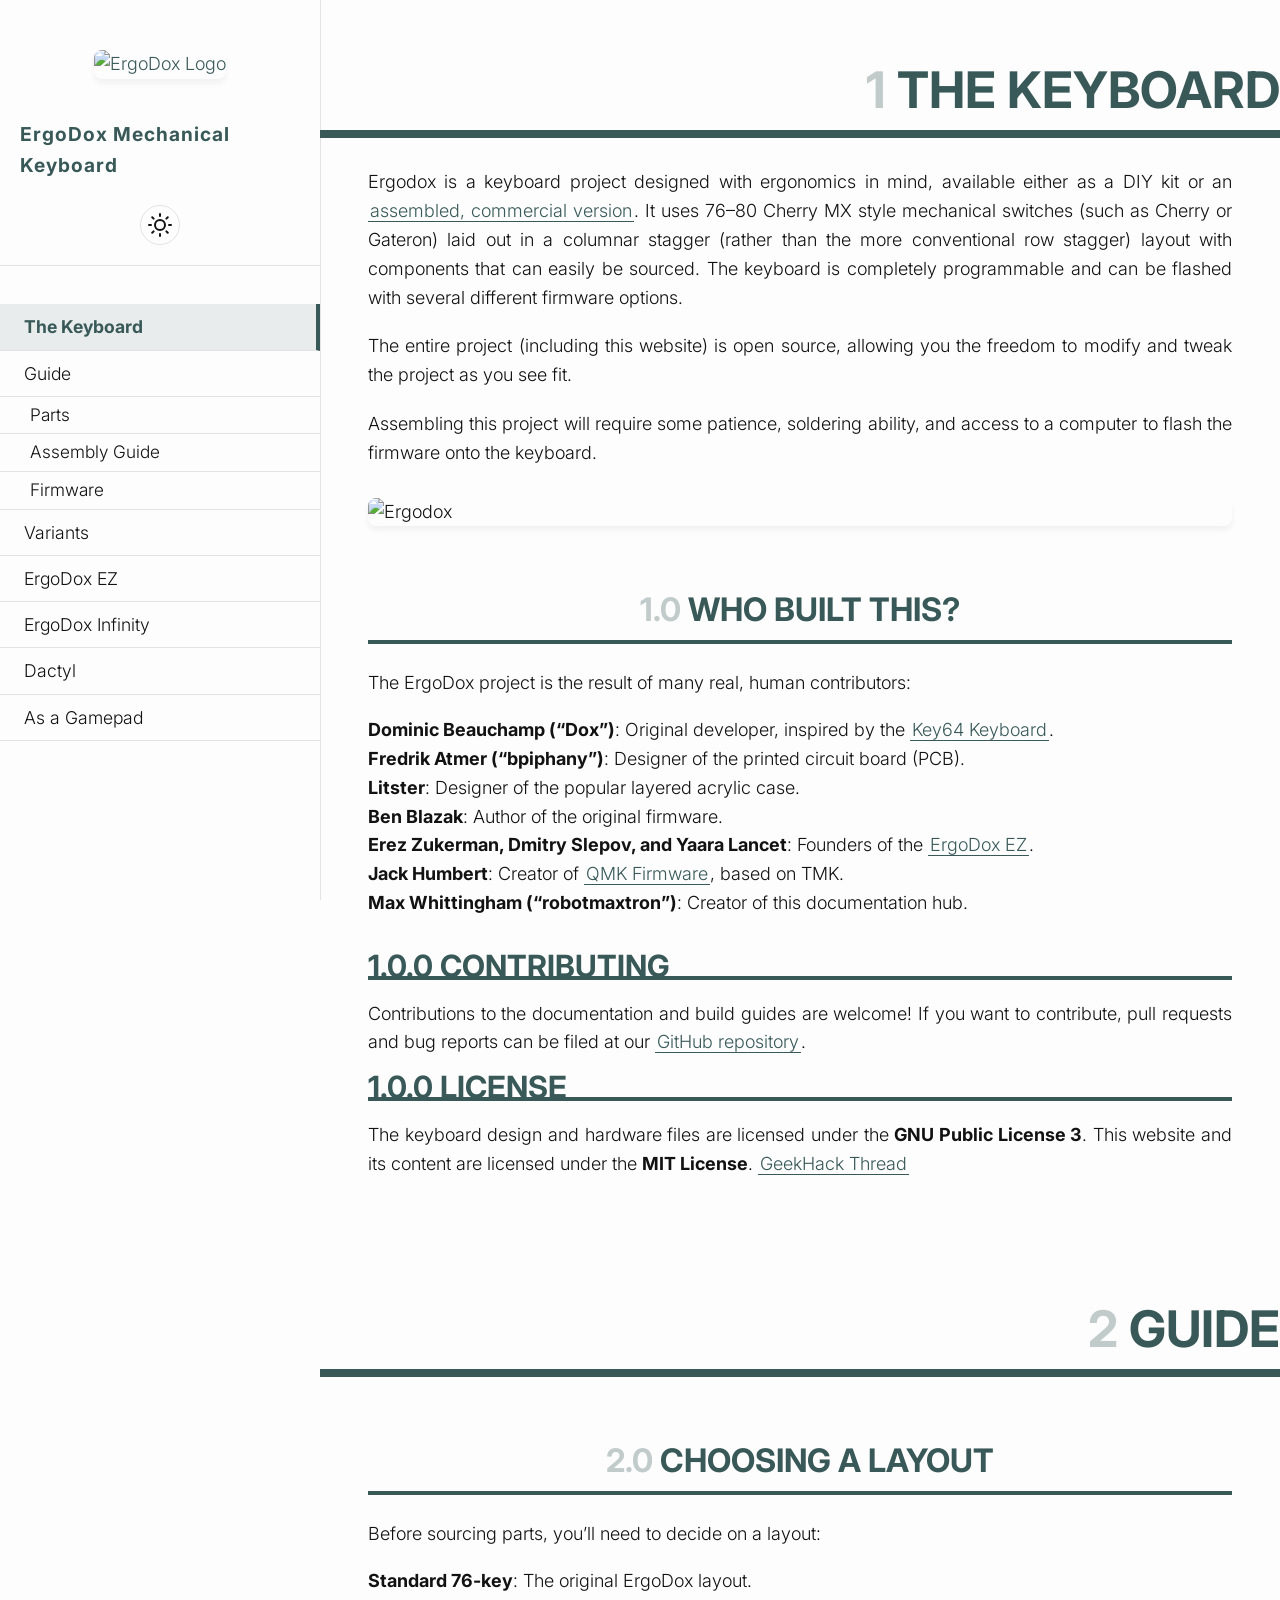
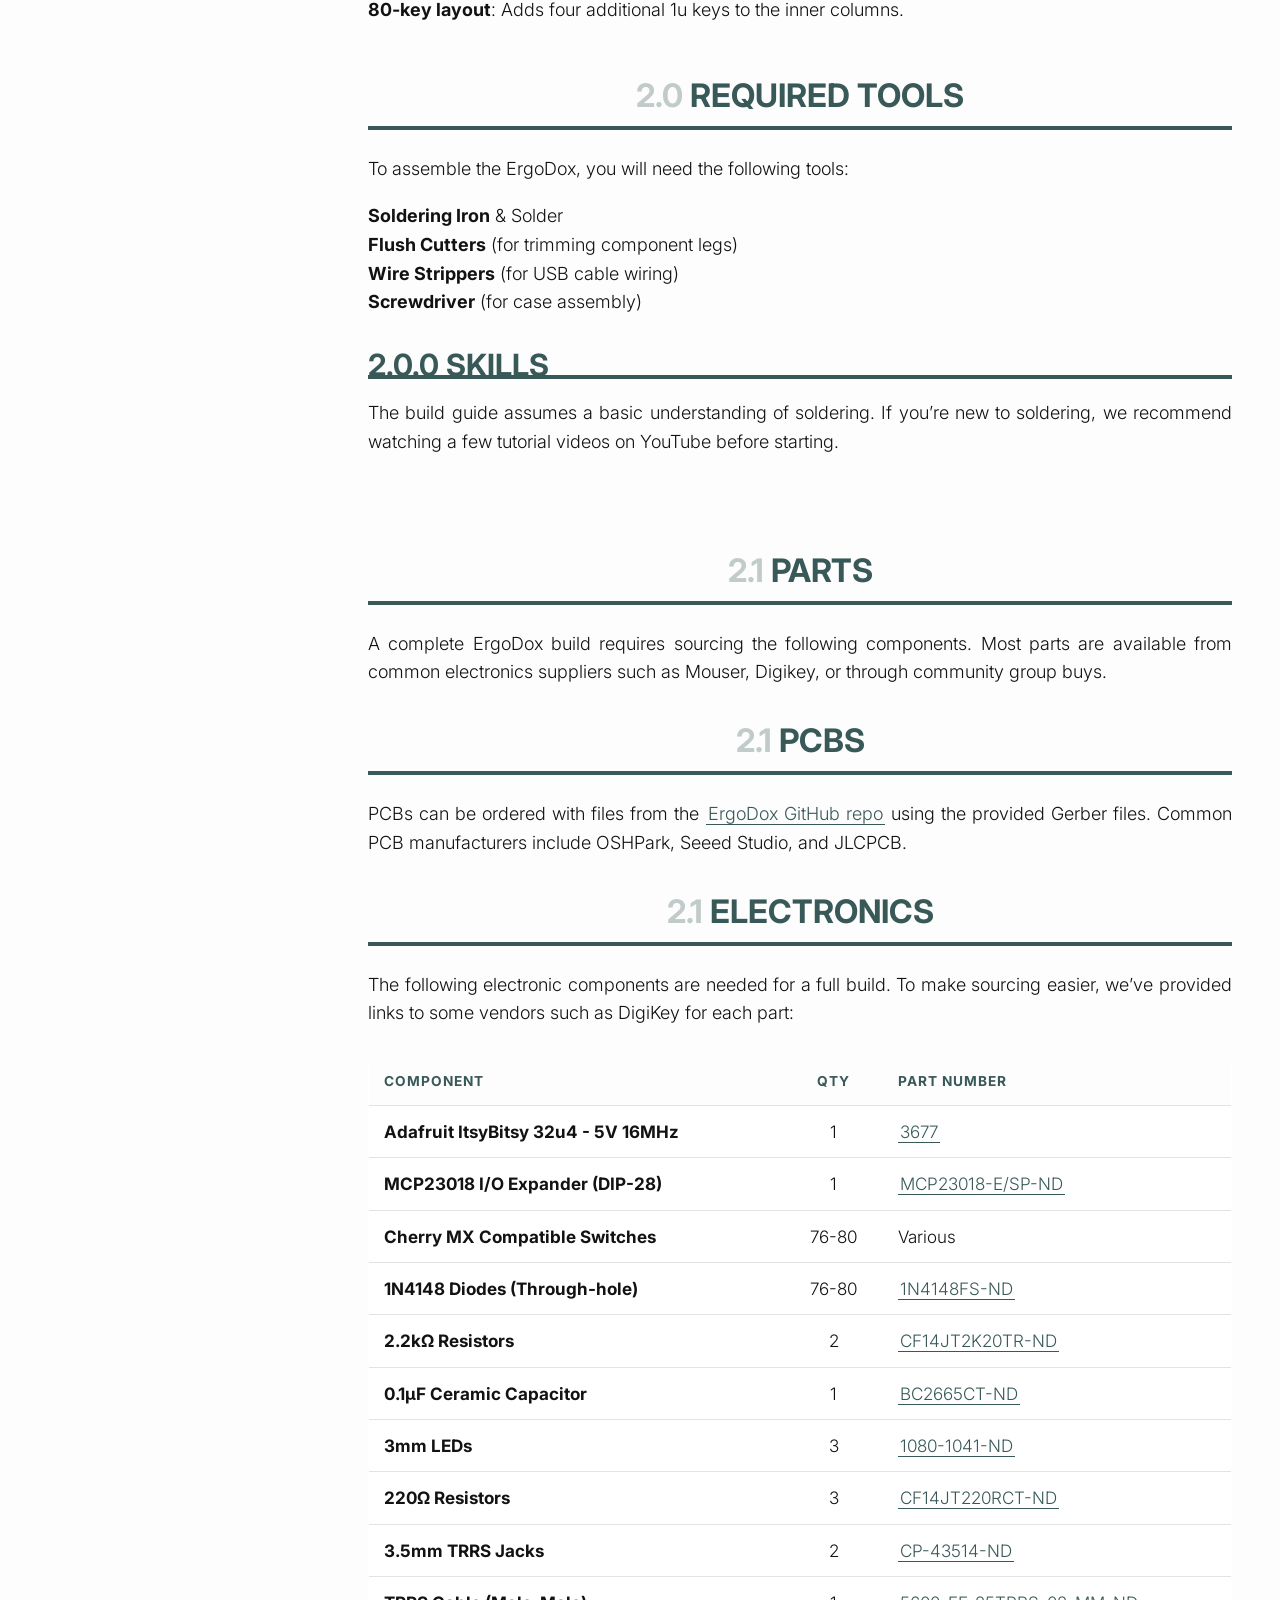
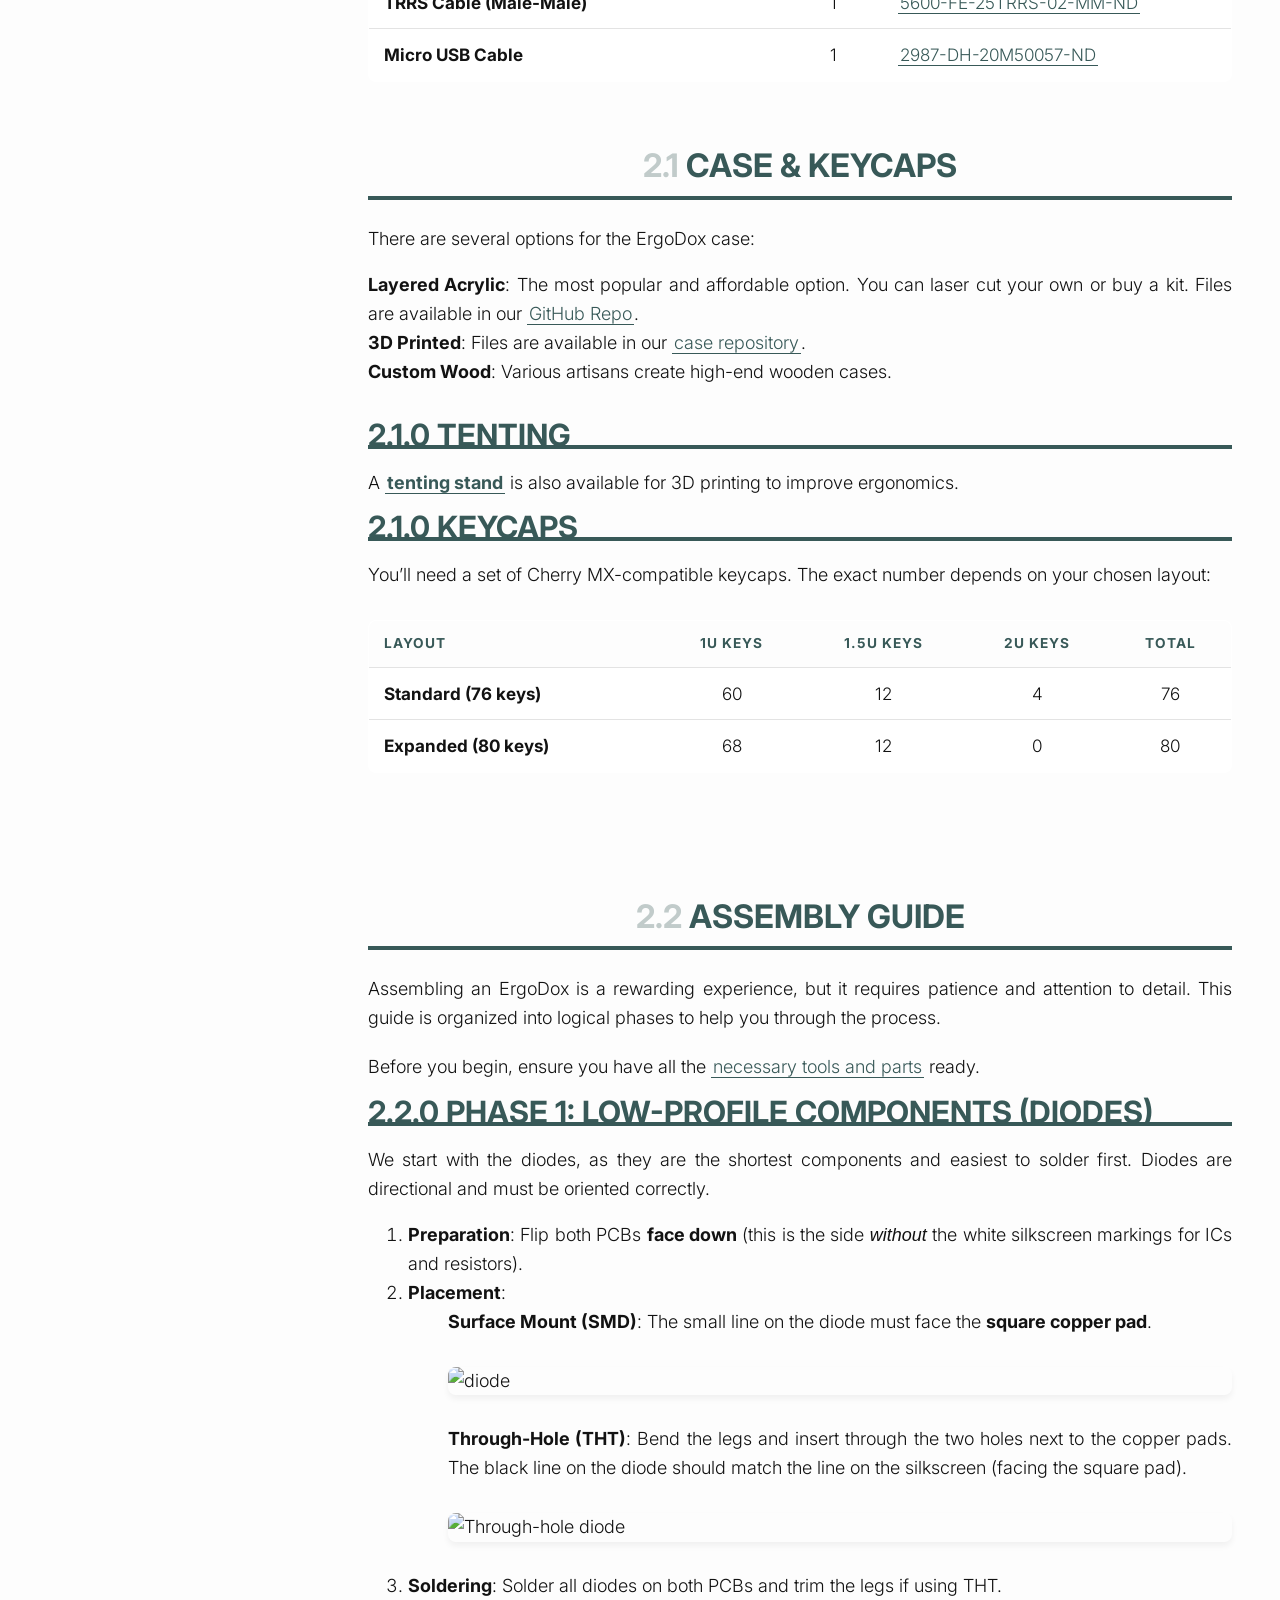
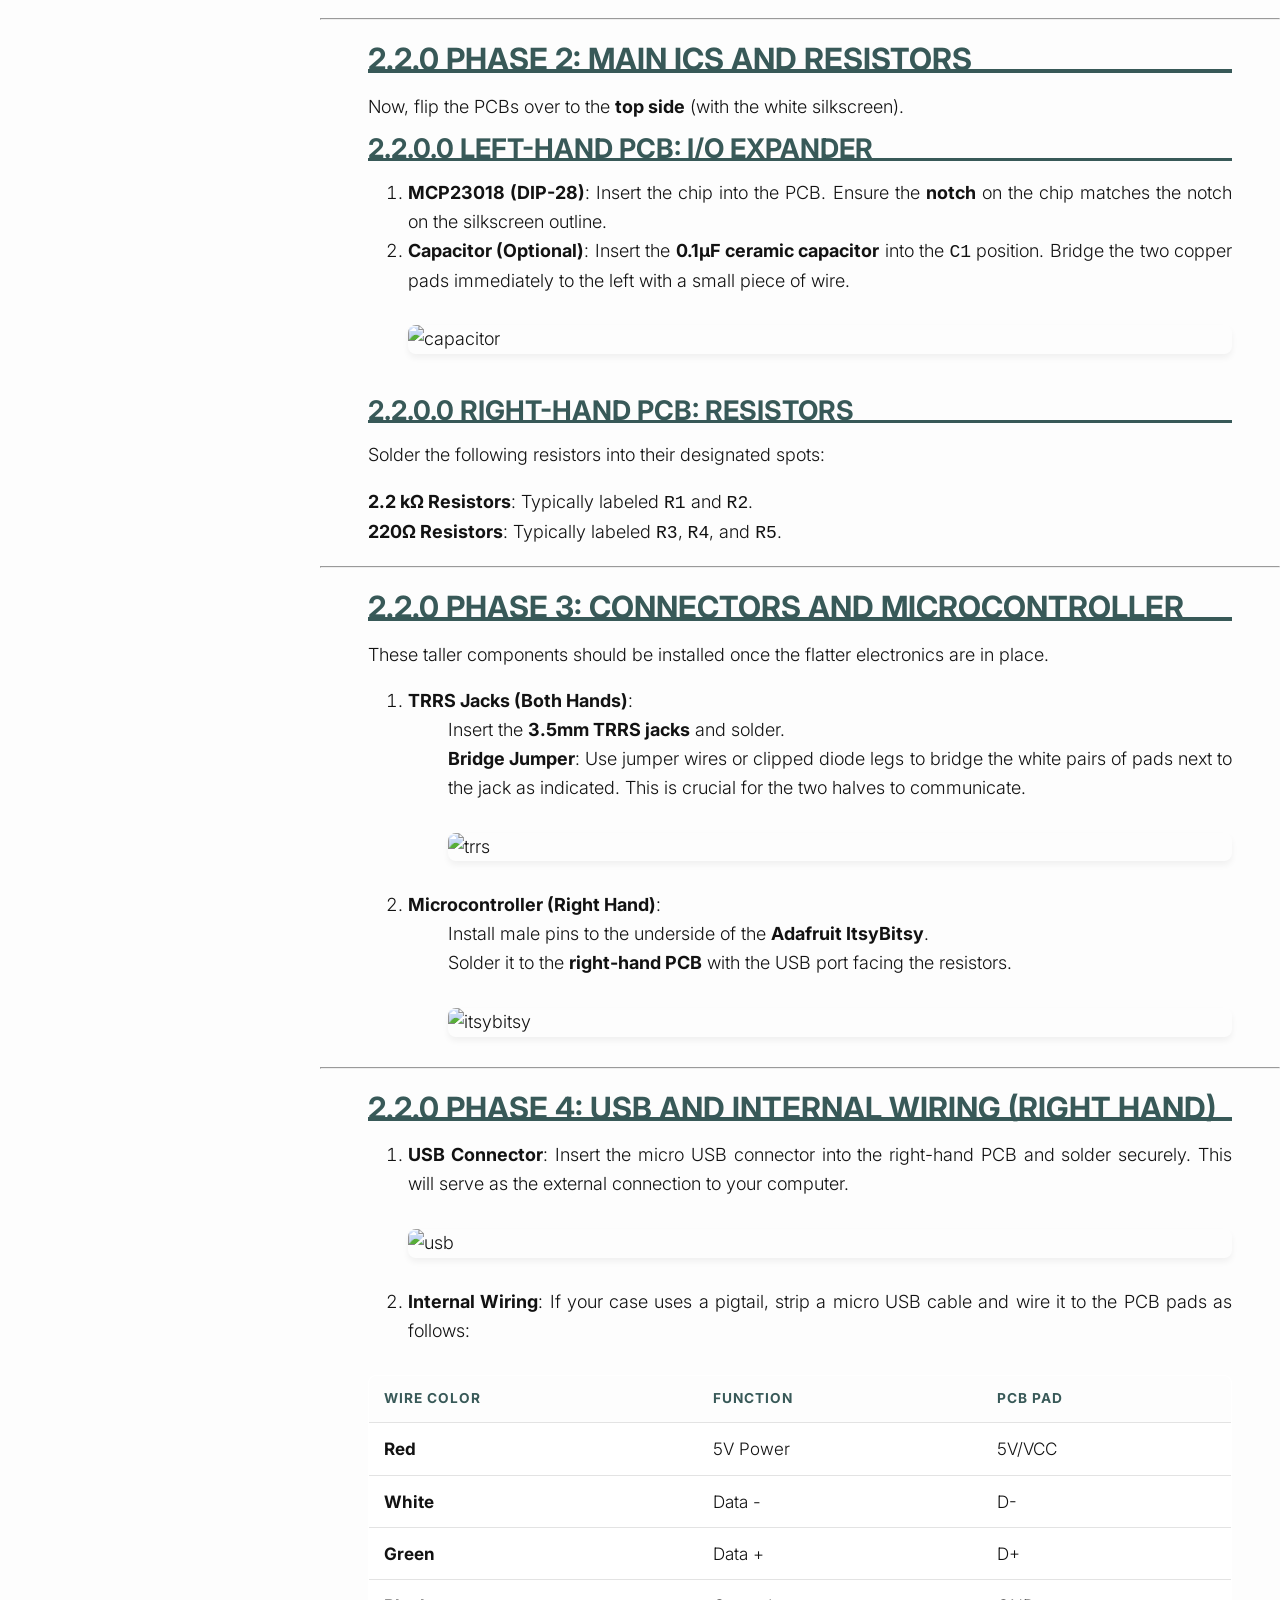
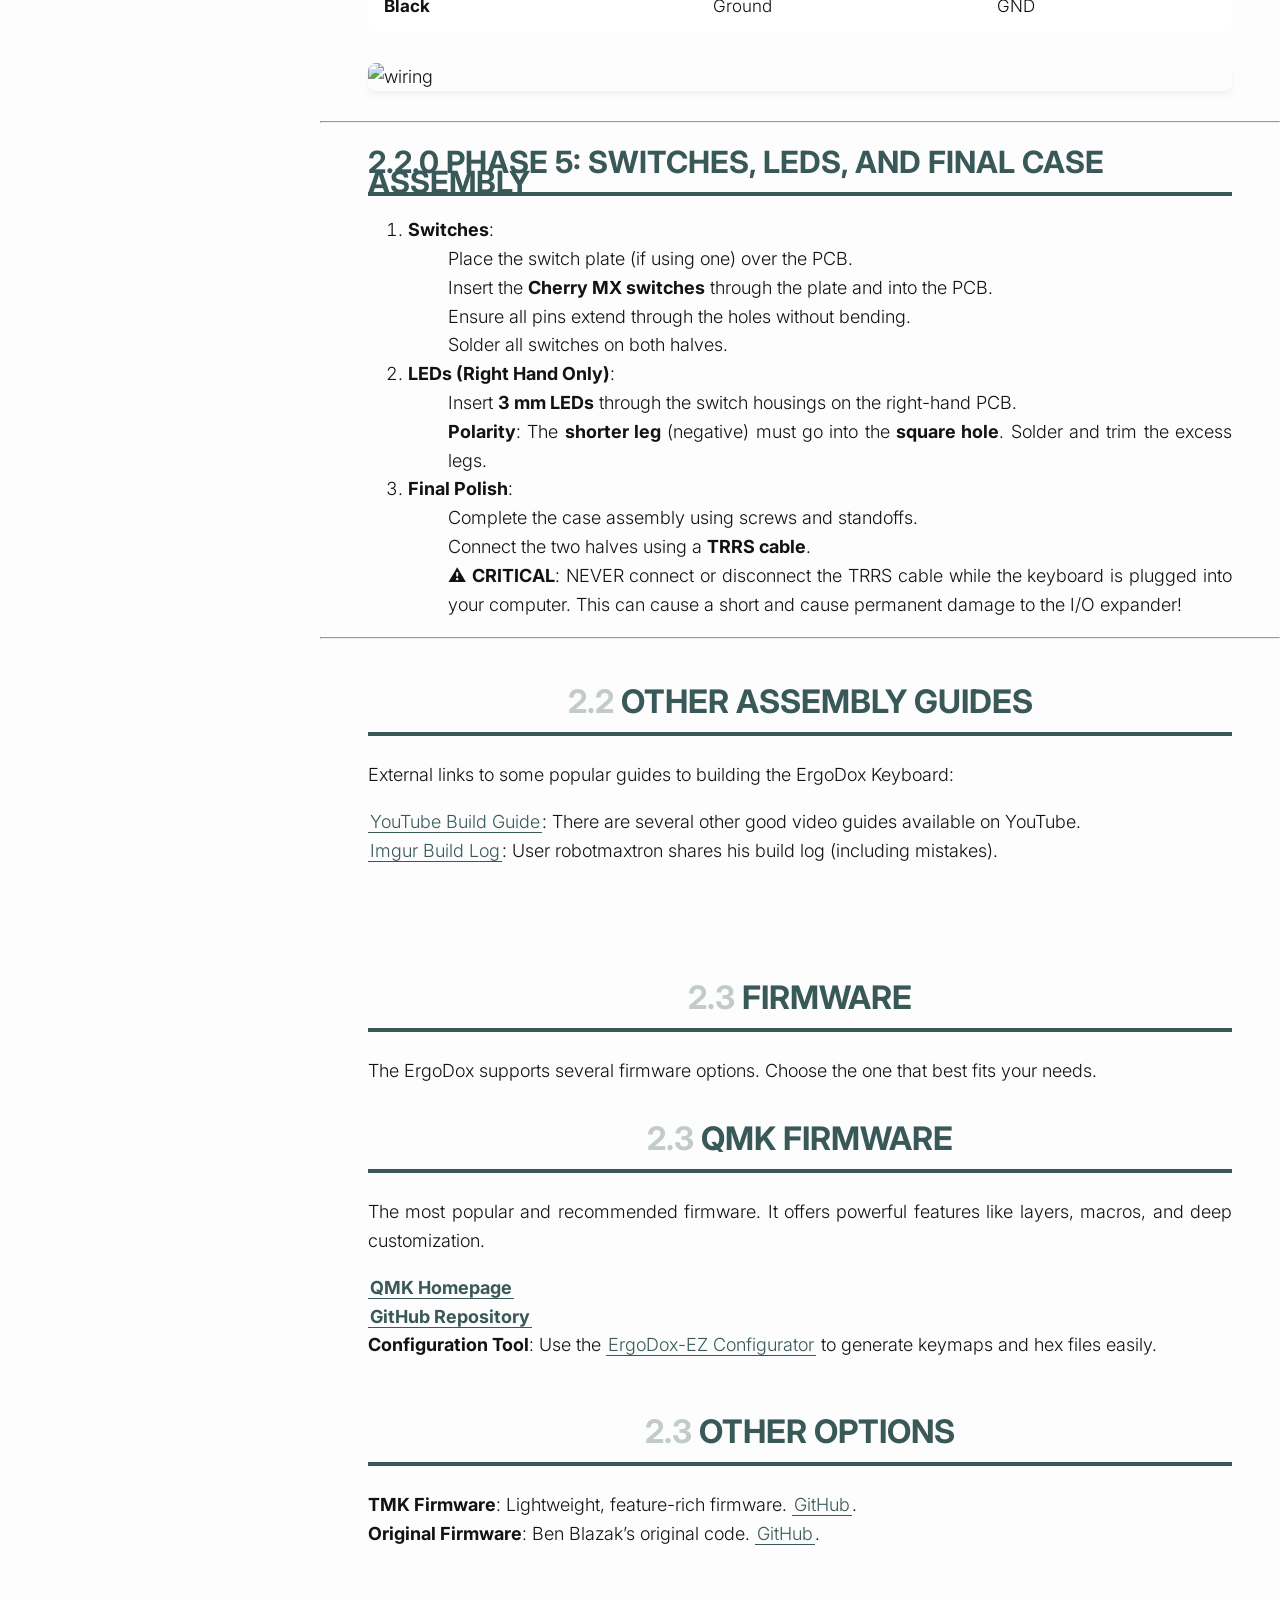
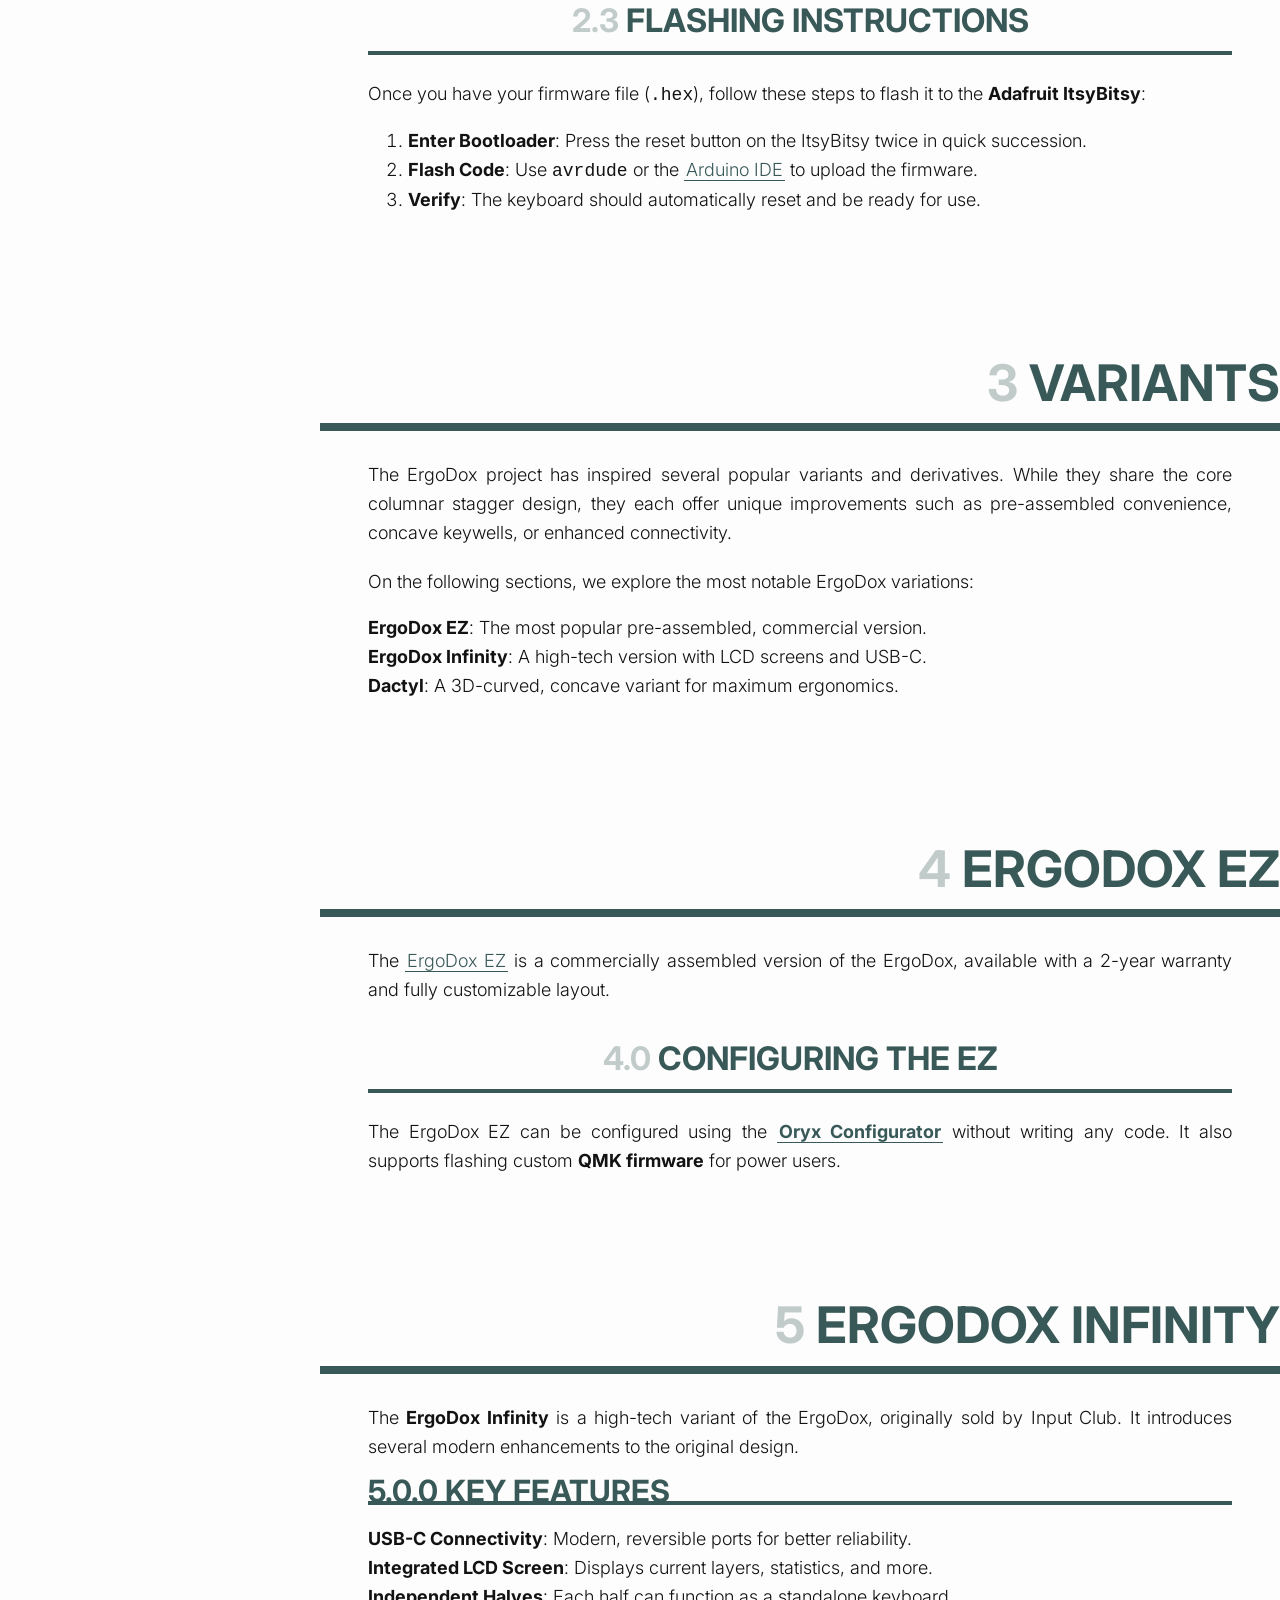
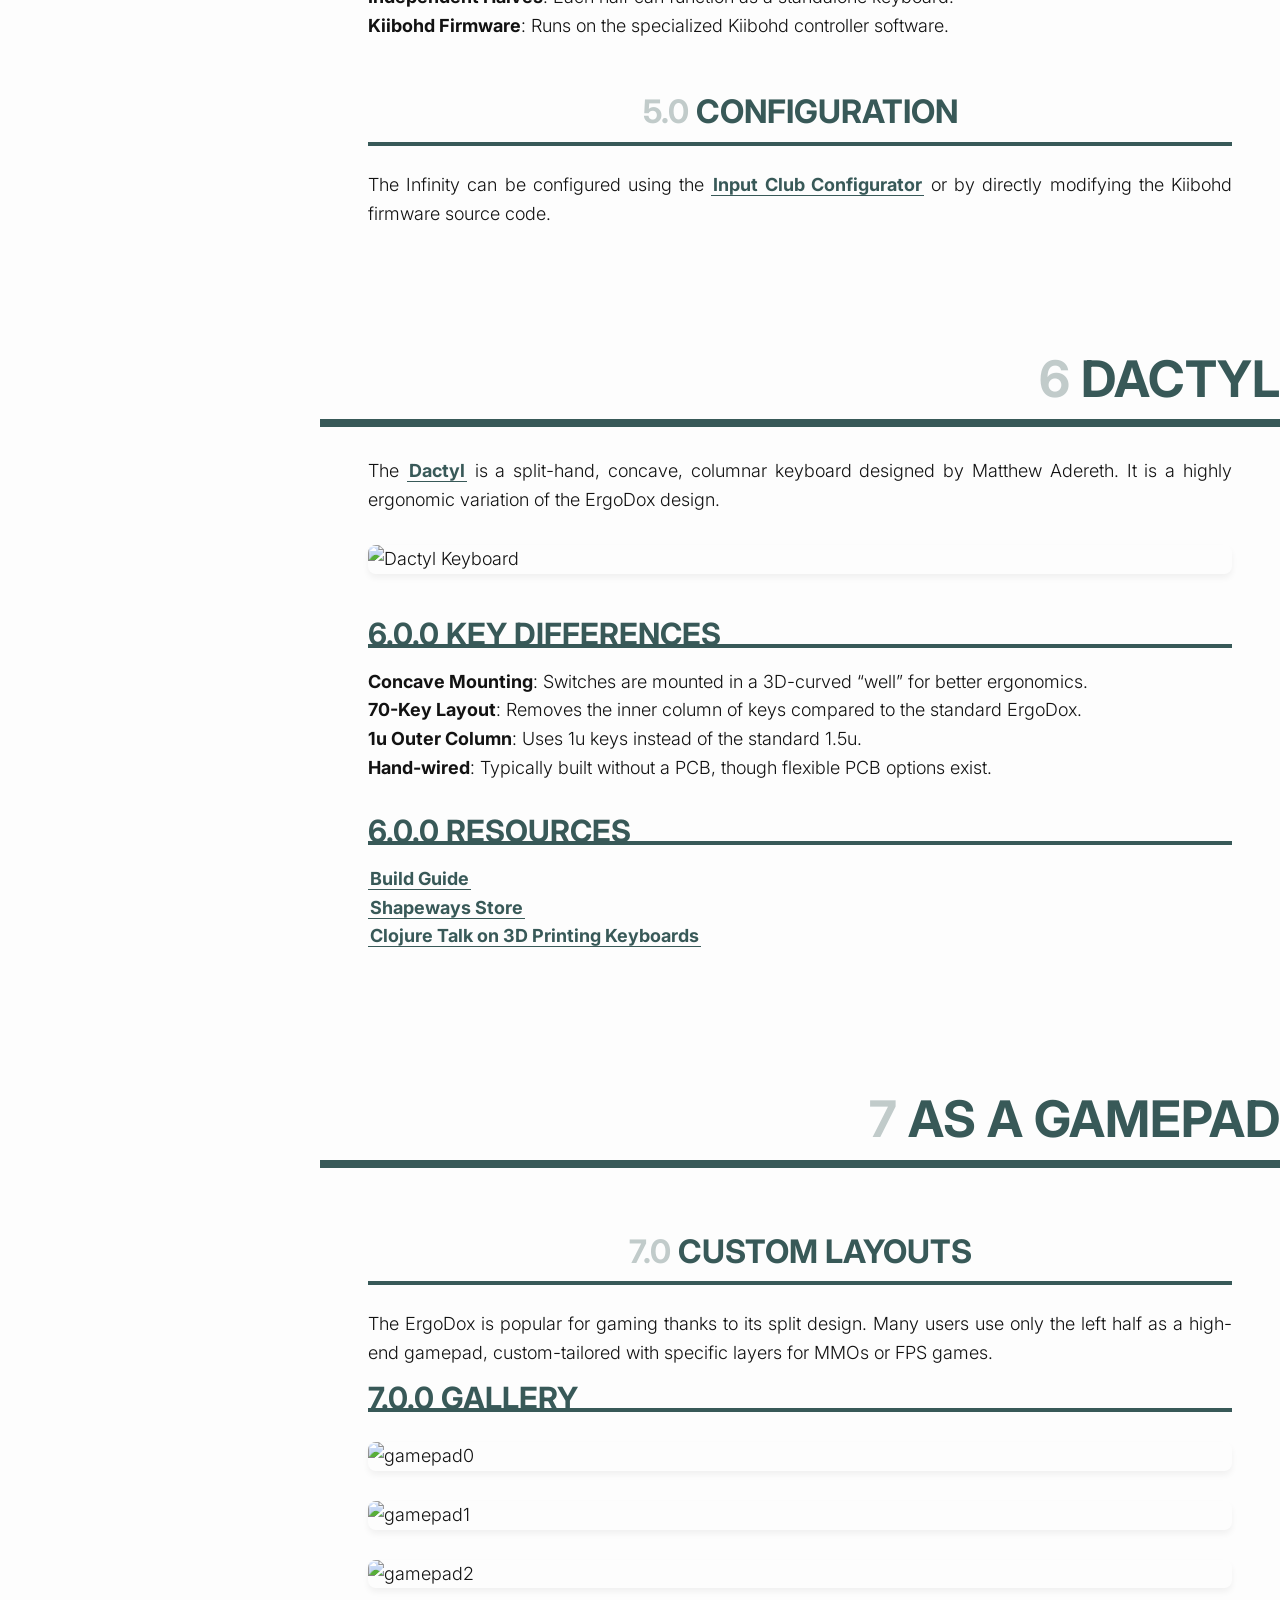
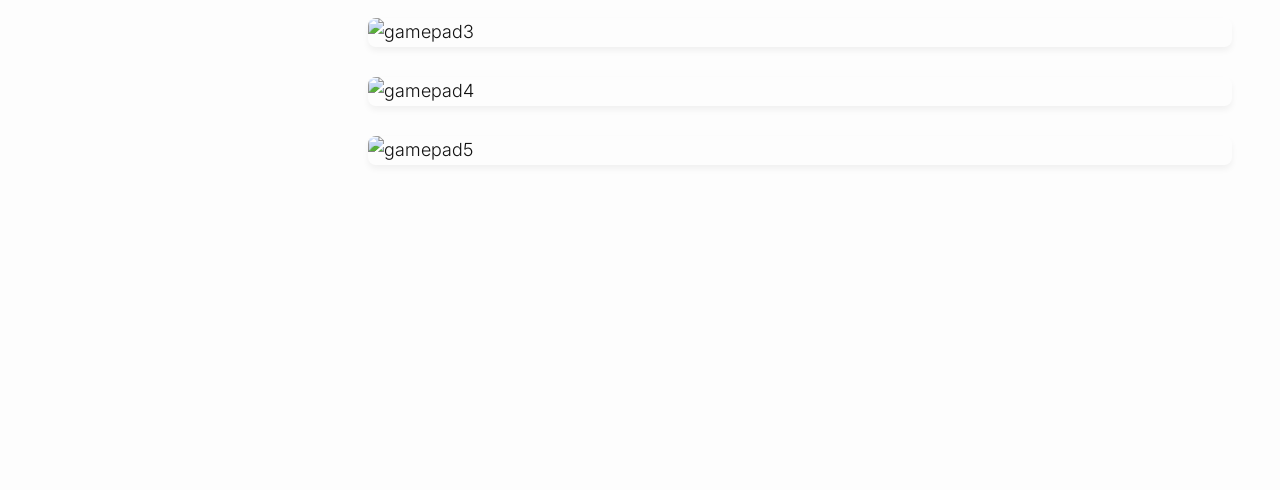
==== commit f59ad6c0: "primary dev branch updated from master to main" ====
--- a/deploy/index.html
+++ b/deploy/index.html
@@ -1,462 +1,35 @@
-<!DOCTYPE html>
-<html>
-<head>
-	<meta name="generator" content="Hugo 0.157.0">
-    <meta charset="UTF-8">
-    <title>ErgoDox Mechanical Keyboard</title>
-    <meta name="viewport" content="width=device-width">
-    <meta name="description" content="Documentation and build guide for the ErgoDox mechanical keyboard">
-    
-    
-        
-        <link rel="stylesheet" href="/css/main.css">
-    
-    <link rel="preconnect" href="https://fonts.googleapis.com">
-    <link rel="preconnect" href="https://fonts.gstatic.com" crossorigin>
-    <link href="https://fonts.googleapis.com/css2?family=Inter:wght@300;400;700&family=Overpass+Mono&display=swap" rel="stylesheet">
-</head>
-<body>
-<div class="container">
-    <div class="overview">
-        <div class="sidebar-header">
-            <span class="toggle">close</span>
-            <header>
-                <span>ErgoDox Mechanical Keyboard</span>
-            </header>
-            <div class="header-controls">
-                <button id="theme-toggle" aria-label="Toggle Theme">
-                    <svg class="sun" viewBox="0 0 24 24" width="24" height="24"><circle cx="12" cy="12" r="5"></circle><line x1="12" y1="1" x2="12" y2="3"></line><line x1="12" y1="21" x2="12" y2="23"></line><line x1="4.22" y1="4.22" x2="5.64" y2="5.64"></line><line x1="18.36" y1="18.36" x2="19.78" y2="19.78"></line><line x1="1" y1="12" x2="3" y2="12"></line><line x1="21" y1="12" x2="23" y2="12"></line><line x1="4.22" y1="19.78" x2="5.64" y2="18.36"></line><line x1="18.36" y1="5.64" x2="19.78" y2="4.22"></line></svg>
-                    <svg class="moon" viewBox="0 0 24 24" width="24" height="24"><path d="M21 12.79A9 9 0 1 1 11.21 3 7 7 0 0 0 21 12.79z"></path></svg>
-                </button>
-            </div>
-        </div>
-
-        
-        
-        
-        
-        <ul id="nav">
-            
-            
-            
-            <li class="">
-                <a href="#intro">The Keyboard</a>
-                
-            </li>
-            
-            
-            
-            <li class="parent">
-                <a href="#guide">Guide</a>
-                
-                <ul>
-                    
-                    
-                    
-                    <li class="">
-                        <a href="#parts">Parts</a>
-                        
-                    </li>
-                    
-                    
-                    
-                    <li class="">
-                        <a href="#assemble">Assembly Guide</a>
-                        
-                    </li>
-                    
-                    
-                    
-                    <li class="">
-                        <a href="#firmware">Firmware</a>
-                        
-                    </li>
-                    
-                </ul>
-                
-            </li>
-            
-            
-            
-            <li class="">
-                <a href="#variants">Variants</a>
-                
-            </li>
-            
-            
-            
-            <li class="">
-                <a href="#ez">ErgoDox EZ</a>
-                
-            </li>
-            
-            
-            
-            <li class="">
-                <a href="#infinity">ErgoDox Infinity</a>
-                
-            </li>
-            
-            
-            
-            <li class="">
-                <a href="#dactyl">Dactyl</a>
-                
-            </li>
-            
-            
-            
-            <li class="">
-                <a href="#gamepad">As a Gamepad</a>
-                
-            </li>
-            
-        </ul>
-    </div>
-
-    <div class="content">
-        <div id="progress-bar"></div>
-        <span class="toggle">open</span>
-        
-        
-        
-        <section id="intro" class="h1">
-            <h1>
-            The Keyboard
-            </h1>
-            <p>Ergodox is a keyboard project designed with ergonomics in mind, available either as a DIY kit or an <a href="https://ergodox-ez.com">assembled, commercial version</a>. It uses 76-80 Cherry MX style mechanical switches (such as Cherry or Gateron) laid out in a columnar stagger (rather than the more conventional row stagger) layout with components that can easily be sourced. The keyboard is completely programmable and can be flashed with several different firmware options.</p>
-<p>The entire project (including this website) is open source, allowing you the freedom to modify and tweak the project as you see fit.</p>
-<p>Assembling this project will require some patience, soldering ability, and access to a computer to flash the firmware onto the keyboard.</p>
-<p><img src="../img/ErgoDox-original-min.png" alt="Ergodox"></p>
-<h2 id="who-built-this">Who built this?</h2>
-<p>The ErgoDox project is the result of many contributors:</p>
-<ul>
-<li><strong>Dominic Beauchamp (&ldquo;Dox&rdquo;)</strong>: Original developer, inspired by the <a href="https://www.key64.org">Key64 Keyboard</a>.</li>
-<li><strong>Fredrik Atmer (&ldquo;bpiphany&rdquo;)</strong>: Designer of the printed circuit board (PCB).</li>
-<li><strong>Litster</strong>: Designer of the popular layered acrylic case.</li>
-<li><strong>Ben Blazak</strong>: Author of the original firmware.</li>
-<li><strong>Erez Zukerman, Dmitry Slepov, and Yaara Lancet</strong>: Founders of the <a href="https://ergodox-ez.com">ErgoDox EZ</a>.</li>
-<li><strong>Jack Humbert</strong>: Creator of <a href="https://github.com/jackhumbert/qmk_firmware">QMK Firmware</a>, based on TMK.</li>
-<li><strong>Max Whittingham (&ldquo;robotmaxtron&rdquo;)</strong>: Creator of this documentation hub.</li>
-</ul>
-<h3 id="contributing">Contributing</h3>
-<p>Contributions to the documentation and build guides are welcome! If you want to contribute, pull requests and bug reports can be filed at our <a href="https://github.com/robotmaxtron/ergodox-io">GitHub repository</a>.</p>
-<h3 id="license">License</h3>
-<p>The keyboard design and hardware files are licensed under the <strong>GNU Public License 3</strong>. This website and its content are licensed under the <strong>MIT License</strong>.
-<a href="https://geekhack.org/index.php?topic=22780.0">GeekHack Thread</a></p>
-
-        </section>
-        
-        <section id="guide" class="h1">
-            <h1>
-            Guide
-            </h1>
-            <h2 id="choosing-a-layout">Choosing a Layout</h2>
-<p>Before sourcing parts, you&rsquo;ll need to decide on a layout:</p>
-<ul>
-<li><strong>Standard 76-key</strong>: The original ErgoDox layout.</li>
-<li><strong>80-key layout</strong>: Adds four additional 1u keys to the inner columns.</li>
-</ul>
-<h2 id="required-tools">Required Tools</h2>
-<p>To assemble the ErgoDox, you will need the following tools:</p>
-<ul>
-<li><strong>Soldering Iron</strong> &amp; Solder</li>
-<li><strong>Flush Cutters</strong> (for trimming component legs)</li>
-<li><strong>Wire Strippers</strong> (for USB cable wiring)</li>
-<li><strong>Screwdriver</strong> (for case assembly)</li>
-</ul>
-<h3 id="skills">Skills</h3>
-<p>The build guide assumes a basic understanding of soldering. If you&rsquo;re new to soldering, we recommend watching a few tutorial videos on YouTube before starting.</p>
-
-        </section>
-        
-        <section id="parts" class="h2">
-            <h2>
-            Parts
-            </h2>
-            <p>A complete ErgoDox build requires sourcing the following components. Most parts are available from common electronics suppliers such as Mouser, Digikey, or through community group buys.</p>
-<h2 id="pcbs">PCBs</h2>
-<p>PCBs can be ordered from the <a href="https://github.com/robotmaxtron/ErgoDox">ErgoDox GitHub repo</a> using the provided Gerber files. Common PCB manufacturers include OSHPark, Seeed Studio, and JLCPCB.</p>
-<h2 id="electronics">Electronics</h2>
-<p>The following electronic components are needed for a full build. To make sourcing easier, we&rsquo;ve provided links to
-some vendors such as DigiKey for each part:</p>
-<table>
-  <thead>
-      <tr>
-          <th style="text-align: left">Component</th>
-          <th style="text-align: center">Qty</th>
-          <th style="text-align: left">Part Number</th>
-      </tr>
-  </thead>
-  <tbody>
-      <tr>
-          <td style="text-align: left"><strong>Adafruit ItsyBitsy 32u4 - 5V 16MHz</strong></td>
-          <td style="text-align: center">1</td>
-          <td style="text-align: left"><a href="https://www.adafruit.com/product/3677">3677</a></td>
-      </tr>
-      <tr>
-          <td style="text-align: left"><strong>MCP23018 I/O Expander (DIP-28)</strong></td>
-          <td style="text-align: center">1</td>
-          <td style="text-align: left"><a href="https://www.digikey.com/en/products/detail/microchip-technology/MCP23018-E-SP/2126296">MCP23018-E/SP-ND</a></td>
-      </tr>
-      <tr>
-          <td style="text-align: left"><strong>Cherry MX Compatible Switches</strong></td>
-          <td style="text-align: center">76-80</td>
-          <td style="text-align: left">Various</td>
-      </tr>
-      <tr>
-          <td style="text-align: left"><strong>1N4148 Diodes (Through-hole)</strong></td>
-          <td style="text-align: center">76-80</td>
-          <td style="text-align: left"><a href="https://www.digikey.com/en/products/detail/onsemi/1N4148/458603">1N4148FS-ND</a></td>
-      </tr>
-      <tr>
-          <td style="text-align: left"><strong>2.2kΩ Resistors</strong></td>
-          <td style="text-align: center">2</td>
-          <td style="text-align: left"><a href="https://www.digikey.com/en/products/detail/stackpole-electronics-inc/CF14JT2K20/1741321">CF14JT2K20TR-ND</a></td>
-      </tr>
-      <tr>
-          <td style="text-align: left"><strong>0.1µF Ceramic Capacitor</strong></td>
-          <td style="text-align: center">1</td>
-          <td style="text-align: left"><a href="https://www.digikey.com/en/products/detail/vishay-beyschlag-draloric-bc-components/K104K10X7RF5UH5/2356754">BC2665CT-ND</a></td>
-      </tr>
-      <tr>
-          <td style="text-align: left"><strong>3mm LEDs</strong></td>
-          <td style="text-align: center">3</td>
-          <td style="text-align: left"><a href="https://www.digikey.com/en/products/detail/lumex-opto-components-inc/SSL-LX3044GD/69123">732-5006-ND</a></td>
-      </tr>
-      <tr>
-          <td style="text-align: left"><strong>220Ω Resistors</strong></td>
-          <td style="text-align: center">3</td>
-          <td style="text-align: left"><a href="https://www.digikey.com/en/products/detail/stackpole-electronics-inc/CF14JT220R/1741346">CF14JT220RCT-ND</a></td>
-      </tr>
-      <tr>
-          <td style="text-align: left"><strong>3.5mm TRRS Jacks</strong></td>
-          <td style="text-align: center">2</td>
-          <td style="text-align: left"><a href="https://www.digikey.com/en/products/detail/cui-devices/SJ-43514/368146">CP-43514-ND</a></td>
-      </tr>
-      <tr>
-          <td style="text-align: left"><strong>TRRS Cable (Male-Male)</strong></td>
-          <td style="text-align: center">1</td>
-          <td style="text-align: left"><a href="https://www.digikey.com/en/products/detail/my-cable-mart/FE-25TRRS-02-MM/24387360">5600-FE-25TRRS-02-MM-ND</a></td>
-      </tr>
-      <tr>
-          <td style="text-align: left"><strong>Micro USB Cable</strong></td>
-          <td style="text-align: center">1</td>
-          <td style="text-align: left"><a href="https://www.digikey.com/en/products/detail/cvilux-usa/DH-20M50057/13177527">2987-DH-20M50057-ND</a></td>
-      </tr>
-  </tbody>
-</table>
-<h2 id="case--keycaps">Case &amp; Keycaps</h2>
-<p>There are several options for the ErgoDox case:</p>
-<ul>
-<li><strong>Layered Acrylic</strong>: The most popular and affordable option. You can laser cut your own or buy a kit. Files are available in our <a href="https://github.com/robotmaxtron/ErgoDox/tree/master/ErgoDox%20Acrylic%20Case">GitHub Repo</a>.</li>
-<li><strong>3D Printed</strong>: Files are available in our <a href="https://github.com/robotmaxtron/ergodox-case">case repository</a>.</li>
-<li><strong>Custom Wood</strong>: Various artisans create high-end wooden cases.</li>
-</ul>
-<h3 id="tenting">Tenting</h3>
-<p>A <strong><a href="https://github.com/Ergodox-io/ergodox-tent">tenting stand</a></strong> is also available for 3D printing to improve ergonomics.</p>
-<h3 id="keycaps">Keycaps</h3>
-<p>You&rsquo;ll need a set of Cherry MX-compatible keycaps. The exact number depends on your chosen layout:</p>
-<table>
-  <thead>
-      <tr>
-          <th style="text-align: left">Layout</th>
-          <th style="text-align: center">1u Keys</th>
-          <th style="text-align: center">1.5u Keys</th>
-          <th style="text-align: center">2u Keys</th>
-          <th style="text-align: center">Total</th>
-      </tr>
-  </thead>
-  <tbody>
-      <tr>
-          <td style="text-align: left"><strong>Standard (76 keys)</strong></td>
-          <td style="text-align: center">60</td>
-          <td style="text-align: center">12</td>
-          <td style="text-align: center">4</td>
-          <td style="text-align: center">76</td>
-      </tr>
-      <tr>
-          <td style="text-align: left"><strong>Expanded (80 keys)</strong></td>
-          <td style="text-align: center">68</td>
-          <td style="text-align: center">12</td>
-          <td style="text-align: center">0</td>
-          <td style="text-align: center">80</td>
-      </tr>
-  </tbody>
-</table>
-
-        </section>
-        
-        <section id="assemble" class="h2">
-            <h2>
-            Assembly Guide
-            </h2>
-            <p>Now the section where the soldering and real assembly happens.</p>
-<ol>
-<li>
-<p><strong>Diodes</strong>: Arrange the PCBs face down and solder in the diodes on this side.</p>
-<ul>
-<li><strong>Surface Mount (SMD)</strong>: Orient so the line faces the square hole. <img src="/img/diode-min.jpg" alt="diode"></li>
-<li><strong>Through-Hole (THT)</strong>: Place through the two holes to the left and right of the copper pads. <img src="/img/th-diode-min.jpg" alt="Through-hole diode"></li>
-</ul>
-</li>
-<li>
-<p><strong>Resistors</strong>: Flip both PCBs over. On the <strong>right-hand PCB</strong>, solder in the <strong>2.2kΩ</strong> and <strong>220Ω resistors</strong>.</p>
-</li>
-<li>
-<p><strong>I/O Expander</strong>: On the <strong>left-hand PCB</strong>, insert the <strong>MCP23018</strong> (DIP-28) with the notch matching the silkscreen.</p>
-</li>
-<li>
-<p><strong>Capacitor (Optional)</strong>: Insert the <strong>0.1µF ceramic capacitor</strong> and bridge the two copper pads immediately to the left. <img src="/img/ceramic-min.jpg" alt="capacitor"></p>
-</li>
-<li>
-<p><strong>Connectors</strong>: Insert the <strong>3.5mm TRRS jacks</strong> and solder. Use jumper wires to bridge the white pairs of holes as needed. Repeat on the other hand. <img src="/img/trrs-min.jpg" alt="trrs"></p>
-</li>
-<li>
-<p><strong>Microcontroller</strong>: Install male pins to the underside of the <strong>Adafruit ItsyBitsy</strong> and solder it to the <strong>right-hand PCB</strong> with the USB port facing the resistors. <img src="/img/teensy-min.jpg" alt="itsybitsy"></p>
-</li>
-<li>
-<p><strong>Internal USB Wiring</strong>: Strip a micro USB cable and wire it to the PCB pads:</p>
-<ul>
-<li><strong>White</strong>: D-</li>
-<li><strong>Red</strong>: 5V</li>
-<li><strong>Green</strong>: D+</li>
-<li><strong>Black</strong>: GND
-<img src="/img/wiring-min.jpg" alt="wiring"></li>
-</ul>
-</li>
-<li>
-<p><strong>USB Connector</strong>: Insert the micro USB connector into the right-hand PCB and solder. <img src="/img/usb-min.jpg" alt="usb"></p>
-</li>
-<li>
-<p><strong>Switches</strong>: Prepare the case, insert the <strong>Cherry MX switches</strong>, and solder them into place, ensuring pins extend through the PCB.</p>
-</li>
-<li>
-<p><strong>LEDs</strong>: Insert <strong>3mm LEDs</strong> through the switch housings on the right-hand PCB and solder. (Shorter leg goes into the square hole.)</p>
-</li>
-<li>
-<p><strong>Final Assembly</strong>: Finish the case assembly, connect the TRRS cable, and proceed to flashing firmware.</p>
-</li>
-</ol>
-<h2 id="other-assembly-guides">Other Assembly Guides</h2>
-<p>External links to some popular guides to building the ErgoDox Keyboard:</p>
-<ul>
-<li><a href="https://www.youtube.com/watch?v=x1irVrAl3Ts">YouTube Build Guide</a>: There are several other good video guides available on YouTube.</li>
-<li><a href="http://imgur.com/a/3riAB">Imgur Build Log</a>: User robotmaxtron shares his build log (including mistakes).</li>
-</ul>
-
-        </section>
-        
-        <section id="firmware" class="h2">
-            <h2>
-            Firmware
-            </h2>
-            <p>The ErgoDox supports several firmware options. Choose the one that best fits your needs.</p>
-<h2 id="qmk-firmware">QMK Firmware</h2>
-<p>The most popular and recommended firmware. It offers powerful features like layers, macros, and deep customization.</p>
-<ul>
-<li><strong><a href="http://qmk.fm/keyboards/ergodox/">QMK Homepage</a></strong></li>
-<li><strong><a href="https://github.com/jackhumbert/qmk_firmware">GitHub Repository</a></strong></li>
-<li><strong>Configuration Tool</strong>: Use the <a href="https://configure.zsa.io/ergodox-ez/layouts/default/latest/0">ErgoDox-EZ Configurator</a> to generate keymaps and hex files easily.</li>
-</ul>
-<h2 id="other-options">Other Options</h2>
-<ul>
-<li><strong>TMK Firmware</strong>: A lightweight but feature-rich firmware. <a href="https://github.com/tmk/tmk_keyboard">GitHub</a>.</li>
-<li><strong>Original Firmware</strong>: Ben Blazak&rsquo;s original code. <a href="https://github.com/benblazak/ergodox-firmware">GitHub</a>.</li>
-</ul>
-<h2 id="flashing-instructions">Flashing Instructions</h2>
-<p>Once you have your firmware file (<code>.hex</code>), follow these steps to flash it to the <strong>Adafruit ItsyBitsy</strong>:</p>
-<ol>
-<li><strong>Enter Bootloader</strong>: Press the reset button on the ItsyBitsy twice in quick succession.</li>
-<li><strong>Flash Code</strong>: Use <code>avrdude</code> or the <a href="https://www.arduino.cc/en/software">Arduino IDE</a> to upload the firmware.</li>
-<li><strong>Verify</strong>: The keyboard should automatically reset and be ready for use.</li>
-</ol>
-
-        </section>
-        
-        <section id="variants" class="h1">
-            <h1>
-            Variants
-            </h1>
-            <p>The ErgoDox project has inspired several popular variants and derivatives. While they share the core columnar stagger design, they each offer unique improvements such as pre-assembled convenience, concave keywells, or enhanced connectivity.</p>
-<p>On the following sections, we explore the most notable ErgoDox variations:</p>
-<ul>
-<li><strong>ErgoDox EZ</strong>: The most popular pre-assembled, commercial version.</li>
-<li><strong>ErgoDox Infinity</strong>: A high-tech version with LCD screens and USB-C.</li>
-<li><strong>Dactyl</strong>: A 3D-curved, concave variant for maximum ergonomics.</li>
-</ul>
-
-        </section>
-        
-        <section id="ez" class="h1">
-            <h1>
-            ErgoDox EZ
-            </h1>
-            <p>The <a href="https://ergodox-ez.com">ErgoDox EZ</a> is a commercially assembled version of the ErgoDox, available with a 2-year warranty and fully customizable layout.</p>
-<h2 id="configuring-the-ez">Configuring the EZ</h2>
-<p>The ErgoDox EZ can be configured using the <strong><a href="https://configure.zsa.io/">Oryx Configurator</a></strong> without writing any code. It also supports flashing custom <strong>QMK firmware</strong> for power users.</p>
-
-        </section>
-        
-        <section id="infinity" class="h1">
-            <h1>
-            ErgoDox Infinity
-            </h1>
-            <p>The <strong>ErgoDox Infinity</strong> is a high-tech variant of the ErgoDox, originally sold by Input Club. It introduces several modern enhancements to the original design.</p>
-<h3 id="key-features">Key Features</h3>
-<ul>
-<li><strong>USB-C Connectivity</strong>: Modern, reversible ports for better reliability.</li>
-<li><strong>Integrated LCD Screen</strong>: Displays current layers, statistics, and more.</li>
-<li><strong>Independent Halves</strong>: Each half can function as a standalone keyboard.</li>
-<li><strong>Kiibohd Firmware</strong>: Runs on the specialized Kiibohd controller software.</li>
-</ul>
-<h2 id="configuration">Configuration</h2>
-<p>The Infinity can be configured using the <strong><a href="https://input.club/configurator-ergodox/">Input Club Configurator</a></strong> or by directly modifying the Kiibohd firmware source code.</p>
-
-        </section>
-        
-        <section id="dactyl" class="h1">
-            <h1>
-            Dactyl
-            </h1>
-            <p>The <strong><a href="https://github.com/adereth/dactyl-keyboard">Dactyl</a></strong> is a split-hand, concave, columnar keyboard designed by Matthew Adereth. It is a highly ergonomic variation of the ErgoDox design.</p>
-<p><img src="https://raw.githubusercontent.com/adereth/dactyl-cave/master/resources/glamourshot.png" alt="Dactyl Keyboard"></p>
-<h3 id="key-differences">Key Differences</h3>
-<ul>
-<li><strong>Concave Mounting</strong>: Switches are mounted in a 3D-curved &ldquo;well&rdquo; for better ergonomics.</li>
-<li><strong>70-Key Layout</strong>: Removes the inner column of keys compared to the standard ErgoDox.</li>
-<li><strong>1u Outer Column</strong>: Uses 1u keys instead of the standard 1.5u.</li>
-<li><strong>Hand-wired</strong>: Typically built without a PCB, though flexible PCB options exist.</li>
-</ul>
-<h3 id="resources">Resources</h3>
-<ul>
-<li><strong><a href="https://github.com/adereth/dactyl-keyboard/blob/master/guide/README.org#wiring">Build Guide</a></strong></li>
-<li><strong><a href="https://www.shapeways.com/shops/bespokeys">Shapeways Store</a></strong></li>
-<li><strong><a href="http://adereth.github.io/blog/2015/11/19/clojure-slash-conj-talk-on-3d-printing-keyboards/">Clojure Talk on 3D Printing Keyboards</a></strong></li>
-</ul>
-
-        </section>
-        
-        <section id="gamepad" class="h1">
-            <h1>
-            As a Gamepad
-            </h1>
-            <h2 id="custom-layouts">Custom Layouts</h2>
-<p>The ErgoDox is popular for gaming thanks to its split design. Many users use only the left half as a high-end gamepad, custom-tailored with specific layers for MMOs or FPS games.</p>
-<h3 id="gallery">Gallery</h3>
-<p><img src="/img/gamepad0-min.jpg" alt="gamepad0">
-<img src="/img/gamepad1-min.jpg" alt="gamepad1">
-<img src="/img/gamepad2-min.jpg" alt="gamepad2">
-<img src="/img/gamepad3-min.jpg" alt="gamepad3">
-<img src="/img/gamepad4-min.jpg" alt="gamepad4">
-<img src="/img/gamepad5-min.jpg" alt="gamepad5"></p>
-
-        </section>
-        
-    </div>
-
-</div>
-
-<script src="/js/main.js"></script>
-</body>
-</html>+<!doctype html><html><head><meta name=generator content="Hugo 0.157.0"><meta charset=UTF-8><title>ErgoDox Mechanical Keyboard</title><meta name=viewport content="width=device-width"><meta name=description content="Documentation and build guide for the ErgoDox mechanical keyboard"><link rel=stylesheet href=/css/main.css><link rel=preconnect href=https://fonts.googleapis.com><link rel=preconnect href=https://fonts.gstatic.com crossorigin><link href="https://fonts.googleapis.com/css2?family=Inter:wght@300;400;700&family=Overpass+Mono&display=swap" rel=stylesheet></head><body><div class=container><div class=overview><div class=sidebar-header><a href=/ class=logo-link><img src=/img/ergodox_logo.png alt="ErgoDox Logo" class=logo>
+</a><span class=toggle>close</span><header><span>ErgoDox Mechanical Keyboard</span></header><div class=header-controls><button id=theme-toggle aria-label="Toggle Theme">
+<svg class="sun" viewBox="0 0 24 24" width="24" height="24"><circle cx="12" cy="12" r="5"/><line x1="12" y1="1" x2="12" y2="3"/><line x1="12" y1="21" x2="12" y2="23"/><line x1="4.22" y1="4.22" x2="5.64" y2="5.64"/><line x1="18.36" y1="18.36" x2="19.78" y2="19.78"/><line x1="1" y1="12" x2="3" y2="12"/><line x1="21" y1="12" x2="23" y2="12"/><line x1="4.22" y1="19.78" x2="5.64" y2="18.36"/><line x1="18.36" y1="5.64" x2="19.78" y2="4.22"/></svg>
+<svg class="moon" viewBox="0 0 24 24" width="24" height="24"><path d="M21 12.79A9 9 0 1111.21 3 7 7 0 0021 12.79z"/></svg></button></div></div><ul id=nav><li><a href=#intro>The Keyboard</a></li><li class=parent><a href=#guide>Guide</a><ul><li><a href=#parts>Parts</a></li><li><a href=#assemble>Assembly Guide</a></li><li><a href=#firmware>Firmware</a></li></ul></li><li><a href=#variants>Variants</a></li><li><a href=#ez>ErgoDox EZ</a></li><li><a href=#infinity>ErgoDox Infinity</a></li><li><a href=#dactyl>Dactyl</a></li><li><a href=#gamepad>As a Gamepad</a></li></ul></div><div class=content><div id=progress-bar></div><span class=toggle>open</span><section id=intro class=h1><h1>The Keyboard</h1><p>Ergodox is a keyboard project designed with ergonomics in mind, available either as a DIY kit or an
+<a href=https://ergodox-ez.com>assembled, commercial version</a>. It uses 76–80 Cherry MX style mechanical switches (such as
+Cherry or Gateron)
+laid out in a columnar stagger (rather than the more conventional row stagger) layout with components that can easily
+be sourced. The keyboard is completely programmable and can be flashed with several different firmware options.</p><p>The entire project (including this website) is open source, allowing you the freedom to modify and tweak the project as
+you see fit.</p><p>Assembling this project will require some patience, soldering ability, and access to a computer to flash the firmware
+onto the keyboard.</p><p><img src=../img/ErgoDox-original-min.png alt=Ergodox></p><h2 id=who-built-this>Who built this?</h2><p>The ErgoDox project is the result of many real, human contributors:</p><ul><li><strong>Dominic Beauchamp (&ldquo;Dox&rdquo;)</strong>: Original developer, inspired by the <a href=https://www.key64.org>Key64 Keyboard</a>.</li><li><strong>Fredrik Atmer (&ldquo;bpiphany&rdquo;)</strong>: Designer of the printed circuit board (PCB).</li><li><strong>Litster</strong>: Designer of the popular layered acrylic case.</li><li><strong>Ben Blazak</strong>: Author of the original firmware.</li><li><strong>Erez Zukerman, Dmitry Slepov, and Yaara Lancet</strong>: Founders of the <a href=https://ergodox-ez.com>ErgoDox EZ</a>.</li><li><strong>Jack Humbert</strong>: Creator of <a href=https://github.com/jackhumbert/qmk_firmware>QMK Firmware</a>, based on TMK.</li><li><strong>Max Whittingham (&ldquo;robotmaxtron&rdquo;)</strong>: Creator of this documentation hub.</li></ul><h3 id=contributing>Contributing</h3><p>Contributions to the documentation and build guides are welcome! If you want to contribute, pull requests and bug
+reports can be filed at our <a href=https://github.com/robotmaxtron/ergodox-io>GitHub repository</a>.</p><h3 id=license>License</h3><p>The keyboard design and hardware files are licensed under the <strong>GNU Public License 3</strong>. This website and its content
+are licensed under the <strong>MIT License</strong>.
+<a href="https://geekhack.org/index.php?topic=22780.0">GeekHack Thread</a></p></section><section id=guide class=h1><h1>Guide</h1><h2 id=choosing-a-layout>Choosing a Layout</h2><p>Before sourcing parts, you&rsquo;ll need to decide on a layout:</p><ul><li><strong>Standard 76-key</strong>: The original ErgoDox layout.</li><li><strong>80-key layout</strong>: Adds four additional 1u keys to the inner columns.</li></ul><h2 id=required-tools>Required Tools</h2><p>To assemble the ErgoDox, you will need the following tools:</p><ul><li><strong>Soldering Iron</strong> & Solder</li><li><strong>Flush Cutters</strong> (for trimming component legs)</li><li><strong>Wire Strippers</strong> (for USB cable wiring)</li><li><strong>Screwdriver</strong> (for case assembly)</li></ul><h3 id=skills>Skills</h3><p>The build guide assumes a basic understanding of soldering. If you&rsquo;re new to soldering, we recommend watching a few tutorial videos on YouTube before starting.</p></section><section id=parts class=h2><h2>Parts</h2><p>A complete ErgoDox build requires sourcing the following components. Most parts are available from common electronics
+suppliers such as Mouser, Digikey, or through community group buys.</p><h2 id=pcbs>PCBs</h2><p>PCBs can be ordered with files from the <a href=https://github.com/robotmaxtron/ErgoDox>ErgoDox GitHub repo</a> using the
+provided Gerber files. Common PCB manufacturers include OSHPark, Seeed Studio, and JLCPCB.</p><h2 id=electronics>Electronics</h2><p>The following electronic components are needed for a full build. To make sourcing easier, we&rsquo;ve provided links to
+some vendors such as DigiKey for each part:</p><table><thead><tr><th style=text-align:left>Component</th><th style=text-align:center>Qty</th><th style=text-align:left>Part Number</th></tr></thead><tbody><tr><td style=text-align:left><strong>Adafruit ItsyBitsy 32u4 - 5V 16MHz</strong></td><td style=text-align:center>1</td><td style=text-align:left><a href=https://www.adafruit.com/product/3677>3677</a></td></tr><tr><td style=text-align:left><strong>MCP23018 I/O Expander (DIP-28)</strong></td><td style=text-align:center>1</td><td style=text-align:left><a href=https://www.digikey.com/en/products/detail/microchip-technology/MCP23018-E-SP/2126296>MCP23018-E/SP-ND</a></td></tr><tr><td style=text-align:left><strong>Cherry MX Compatible Switches</strong></td><td style=text-align:center>76-80</td><td style=text-align:left>Various</td></tr><tr><td style=text-align:left><strong>1N4148 Diodes (Through-hole)</strong></td><td style=text-align:center>76-80</td><td style=text-align:left><a href=https://www.digikey.com/en/products/detail/onsemi/1N4148/458603>1N4148FS-ND</a></td></tr><tr><td style=text-align:left><strong>2.2kΩ Resistors</strong></td><td style=text-align:center>2</td><td style=text-align:left><a href=https://www.digikey.com/en/products/detail/stackpole-electronics-inc/CF14JT2K20/1741321>CF14JT2K20TR-ND</a></td></tr><tr><td style=text-align:left><strong>0.1µF Ceramic Capacitor</strong></td><td style=text-align:center>1</td><td style=text-align:left><a href=https://www.digikey.com/en/products/detail/vishay-beyschlag-draloric-bc-components/K104K10X7RF5UH5/2356754>BC2665CT-ND</a></td></tr><tr><td style=text-align:left><strong>3mm LEDs</strong></td><td style=text-align:center>3</td><td style=text-align:left><a href=https://www.digikey.com/en/products/detail/everlight-electronics-co-ltd/HLMP1301-QT264-3ID/2675532>1080-1041-ND</a></td></tr><tr><td style=text-align:left><strong>220Ω Resistors</strong></td><td style=text-align:center>3</td><td style=text-align:left><a href=https://www.digikey.com/en/products/detail/stackpole-electronics-inc/CF14JT220R/1741346>CF14JT220RCT-ND</a></td></tr><tr><td style=text-align:left><strong>3.5mm TRRS Jacks</strong></td><td style=text-align:center>2</td><td style=text-align:left><a href=https://www.digikey.com/en/products/detail/cui-devices/SJ-43514/368146>CP-43514-ND</a></td></tr><tr><td style=text-align:left><strong>TRRS Cable (Male-Male)</strong></td><td style=text-align:center>1</td><td style=text-align:left><a href=https://www.digikey.com/en/products/detail/my-cable-mart/FE-25TRRS-02-MM/24387360>5600-FE-25TRRS-02-MM-ND</a></td></tr><tr><td style=text-align:left><strong>Micro USB Cable</strong></td><td style=text-align:center>1</td><td style=text-align:left><a href=https://www.digikey.com/en/products/detail/cvilux-usa/DH-20M50057/13177527>2987-DH-20M50057-ND</a></td></tr></tbody></table><h2 id=case--keycaps>Case & Keycaps</h2><p>There are several options for the ErgoDox case:</p><ul><li><strong>Layered Acrylic</strong>: The most popular and affordable option. You can laser cut your own or buy a kit. Files are
+available in our <a href=https://github.com/robotmaxtron/ErgoDox/tree/master/ErgoDox%20Acrylic%20Case>GitHub Repo</a>.</li><li><strong>3D Printed</strong>: Files are available in our <a href=https://github.com/robotmaxtron/ergodox-case>case repository</a>.</li><li><strong>Custom Wood</strong>: Various artisans create high-end wooden cases.</li></ul><h3 id=tenting>Tenting</h3><p>A <strong><a href=https://github.com/Ergodox-io/ergodox-tent>tenting stand</a></strong> is also available for 3D printing to improve ergonomics.</p><h3 id=keycaps>Keycaps</h3><p>You&rsquo;ll need a set of Cherry MX-compatible keycaps. The exact number depends on your chosen layout:</p><table><thead><tr><th style=text-align:left>Layout</th><th style=text-align:center>1u Keys</th><th style=text-align:center>1.5u Keys</th><th style=text-align:center>2u Keys</th><th style=text-align:center>Total</th></tr></thead><tbody><tr><td style=text-align:left><strong>Standard (76 keys)</strong></td><td style=text-align:center>60</td><td style=text-align:center>12</td><td style=text-align:center>4</td><td style=text-align:center>76</td></tr><tr><td style=text-align:left><strong>Expanded (80 keys)</strong></td><td style=text-align:center>68</td><td style=text-align:center>12</td><td style=text-align:center>0</td><td style=text-align:center>80</td></tr></tbody></table></section><section id=assemble class=h2><h2>Assembly Guide</h2><p>Assembling an ErgoDox is a rewarding experience, but it requires patience and attention to detail. This guide is
+organized into logical phases to help you through the process.</p><p>Before you begin, ensure you have all the <a href=#parts>necessary tools and parts</a> ready.</p><h3 id=phase-1-low-profile-components-diodes>Phase 1: Low-Profile Components (Diodes)</h3><p>We start with the diodes, as they are the shortest components and easiest to solder first. Diodes are directional and
+must be oriented correctly.</p><ol><li><strong>Preparation</strong>: Flip both PCBs <strong>face down</strong> (this is the side <em>without</em> the white silkscreen markings for ICs and
+resistors).</li><li><strong>Placement</strong>:<ul><li><strong>Surface Mount (SMD)</strong>: The small line on the diode must face the <strong>square copper pad</strong>.</li><li><img src=../img/diode-min.jpg alt=diode></li><li><strong>Through-Hole (THT)</strong>: Bend the legs and insert through the two holes next to the copper pads. The black line
+on the diode should match the line on the silkscreen (facing the square pad).</li><li><img src=../img/th-diode-min.jpg alt="Through-hole diode"></li></ul></li><li><strong>Soldering</strong>: Solder all diodes on both PCBs and trim the legs if using THT.</li></ol><hr><h3 id=phase-2-main-ics-and-resistors>Phase 2: Main ICs and Resistors</h3><p>Now, flip the PCBs over to the <strong>top side</strong> (with the white silkscreen).</p><h4 id=left-hand-pcb-io-expander>Left-Hand PCB: I/O Expander</h4><ol><li><strong>MCP23018 (DIP-28)</strong>: Insert the chip into the PCB. Ensure the <strong>notch</strong> on the chip matches the notch on the
+silkscreen outline.</li><li><strong>Capacitor (Optional)</strong>: Insert the <strong>0.1µF ceramic capacitor</strong> into the <code>C1</code> position. Bridge the two copper pads
+immediately to the left with a small piece of wire. <img src=../img/ceramic-min.jpg alt=capacitor></li></ol><h4 id=right-hand-pcb-resistors>Right-Hand PCB: Resistors</h4><p>Solder the following resistors into their designated spots:</p><ul><li><strong>2.2 kΩ Resistors</strong>: Typically labeled <code>R1</code> and <code>R2</code>.</li><li><strong>220Ω Resistors</strong>: Typically labeled <code>R3</code>, <code>R4</code>, and <code>R5</code>.</li></ul><hr><h3 id=phase-3-connectors-and-microcontroller>Phase 3: Connectors and Microcontroller</h3><p>These taller components should be installed once the flatter electronics are in place.</p><ol><li><p><strong>TRRS Jacks (Both Hands)</strong>:</p><ul><li>Insert the <strong>3.5mm TRRS jacks</strong> and solder.</li><li><strong>Bridge Jumper</strong>: Use jumper wires or clipped diode legs to bridge the white pairs of pads next to the jack as
+indicated. This is crucial for the two halves to communicate.</li><li><img src=../img/trrs-min.jpg alt=trrs></li></ul></li><li><p><strong>Microcontroller (Right Hand)</strong>:</p><ul><li>Install male pins to the underside of the <strong>Adafruit ItsyBitsy</strong>.</li><li>Solder it to the <strong>right-hand PCB</strong> with the USB port facing the resistors.</li><li><img src=../img/teensy-min.jpg alt=itsybitsy></li></ul></li></ol><hr><h3 id=phase-4-usb-and-internal-wiring-right-hand>Phase 4: USB and Internal Wiring (Right Hand)</h3><ol><li><strong>USB Connector</strong>: Insert the micro USB connector into the right-hand PCB and solder securely. This will serve as
+the external connection to your computer.
+<img src=../img/usb-min.jpg alt=usb></li><li><strong>Internal Wiring</strong>: If your case uses a pigtail, strip a micro USB cable and wire it to the PCB pads as follows:</li></ol><table><thead><tr><th style=text-align:left>Wire Color</th><th style=text-align:left>Function</th><th style=text-align:left>PCB Pad</th></tr></thead><tbody><tr><td style=text-align:left><strong>Red</strong></td><td style=text-align:left>5V Power</td><td style=text-align:left>5V/VCC</td></tr><tr><td style=text-align:left><strong>White</strong></td><td style=text-align:left>Data -</td><td style=text-align:left>D-</td></tr><tr><td style=text-align:left><strong>Green</strong></td><td style=text-align:left>Data +</td><td style=text-align:left>D+</td></tr><tr><td style=text-align:left><strong>Black</strong></td><td style=text-align:left>Ground</td><td style=text-align:left>GND</td></tr></tbody></table><p><img src=../img/wiring-min.jpg alt=wiring></p><hr><h3 id=phase-5-switches-leds-and-final-case-assembly>Phase 5: Switches, LEDs, and Final Case Assembly</h3><ol><li><p><strong>Switches</strong>:</p><ul><li>Place the switch plate (if using one) over the PCB.</li><li>Insert the <strong>Cherry MX switches</strong> through the plate and into the PCB.</li><li>Ensure all pins extend through the holes without bending.</li><li>Solder all switches on both halves.</li></ul></li><li><p><strong>LEDs (Right Hand Only)</strong>:</p><ul><li>Insert <strong>3 mm LEDs</strong> through the switch housings on the right-hand PCB.</li><li><strong>Polarity</strong>: The <strong>shorter leg</strong> (negative) must go into the <strong>square hole</strong>. Solder and trim the excess legs.</li></ul></li><li><p><strong>Final Polish</strong>:</p><ul><li>Complete the case assembly using screws and standoffs.</li><li>Connect the two halves using a <strong>TRRS cable</strong>.</li><li><strong>⚠️ CRITICAL</strong>: NEVER connect or disconnect the TRRS cable while the keyboard is plugged into your computer.
+This can cause a short and cause permanent damage to the I/O expander!</li></ul></li></ol><hr><h2 id=other-assembly-guides>Other Assembly Guides</h2><p>External links to some popular guides to building the ErgoDox Keyboard:</p><ul><li><a href="https://www.youtube.com/watch?v=x1irVrAl3Ts">YouTube Build Guide</a>: There are several other good video guides available on YouTube.</li><li><a href=http://imgur.com/a/3riAB>Imgur Build Log</a>: User robotmaxtron shares his build log (including mistakes).</li></ul></section><section id=firmware class=h2><h2>Firmware</h2><p>The ErgoDox supports several firmware options. Choose the one that best fits your needs.</p><h2 id=qmk-firmware>QMK Firmware</h2><p>The most popular and recommended firmware. It offers powerful features like layers, macros, and deep customization.</p><ul><li><strong><a href=http://qmk.fm/keyboards/ergodox/>QMK Homepage</a></strong></li><li><strong><a href=https://github.com/jackhumbert/qmk_firmware>GitHub Repository</a></strong></li><li><strong>Configuration Tool</strong>: Use the <a href=https://configure.zsa.io/ergodox-ez/layouts/default/latest/0>ErgoDox-EZ Configurator</a> to generate keymaps and hex files easily.</li></ul><h2 id=other-options>Other Options</h2><ul><li><strong>TMK Firmware</strong>: Lightweight, feature-rich firmware. <a href=https://github.com/tmk/tmk_keyboard>GitHub</a>.</li><li><strong>Original Firmware</strong>: Ben Blazak&rsquo;s original code. <a href=https://github.com/benblazak/ergodox-firmware>GitHub</a>.</li></ul><h2 id=flashing-instructions>Flashing Instructions</h2><p>Once you have your firmware file (<code>.hex</code>), follow these steps to flash it to the <strong>Adafruit ItsyBitsy</strong>:</p><ol><li><strong>Enter Bootloader</strong>: Press the reset button on the ItsyBitsy twice in quick succession.</li><li><strong>Flash Code</strong>: Use <code>avrdude</code> or the <a href=https://www.arduino.cc/en/software>Arduino IDE</a> to upload the firmware.</li><li><strong>Verify</strong>: The keyboard should automatically reset and be ready for use.</li></ol></section><section id=variants class=h1><h1>Variants</h1><p>The ErgoDox project has inspired several popular variants and derivatives. While they share the core columnar stagger design, they each offer unique improvements such as pre-assembled convenience, concave keywells, or enhanced connectivity.</p><p>On the following sections, we explore the most notable ErgoDox variations:</p><ul><li><strong>ErgoDox EZ</strong>: The most popular pre-assembled, commercial version.</li><li><strong>ErgoDox Infinity</strong>: A high-tech version with LCD screens and USB-C.</li><li><strong>Dactyl</strong>: A 3D-curved, concave variant for maximum ergonomics.</li></ul></section><section id=ez class=h1><h1>ErgoDox EZ</h1><p>The <a href=https://ergodox-ez.com>ErgoDox EZ</a> is a commercially assembled version of the ErgoDox, available with a 2-year warranty and fully customizable layout.</p><h2 id=configuring-the-ez>Configuring the EZ</h2><p>The ErgoDox EZ can be configured using the <strong><a href=https://configure.zsa.io/>Oryx Configurator</a></strong> without writing any code. It also supports flashing custom <strong>QMK firmware</strong> for power users.</p></section><section id=infinity class=h1><h1>ErgoDox Infinity</h1><p>The <strong>ErgoDox Infinity</strong> is a high-tech variant of the ErgoDox, originally sold by Input Club. It introduces several
+modern enhancements to the original design.</p><h3 id=key-features>Key Features</h3><ul><li><strong>USB-C Connectivity</strong>: Modern, reversible ports for better reliability.</li><li><strong>Integrated LCD Screen</strong>: Displays current layers, statistics, and more.</li><li><strong>Independent Halves</strong>: Each half can function as a standalone keyboard.</li><li><strong>Kiibohd Firmware</strong>: Runs on the specialized Kiibohd controller software.</li></ul><h2 id=configuration>Configuration</h2><p>The Infinity can be configured using the <strong><a href=https://input.club/configurator-ergodox/>Input Club Configurator</a></strong> or by
+directly modifying the Kiibohd firmware source code.</p></section><section id=dactyl class=h1><h1>Dactyl</h1><p>The <strong><a href=https://github.com/adereth/dactyl-keyboard>Dactyl</a></strong> is a split-hand, concave, columnar keyboard designed by Matthew Adereth. It is a highly ergonomic
+variation of the ErgoDox design.</p><p><img src=https://raw.githubusercontent.com/adereth/dactyl-cave/master/resources/glamourshot.png alt="Dactyl Keyboard"></p><h3 id=key-differences>Key Differences</h3><ul><li><strong>Concave Mounting</strong>: Switches are mounted in a 3D-curved &ldquo;well&rdquo; for better ergonomics.</li><li><strong>70-Key Layout</strong>: Removes the inner column of keys compared to the standard ErgoDox.</li><li><strong>1u Outer Column</strong>: Uses 1u keys instead of the standard 1.5u.</li><li><strong>Hand-wired</strong>: Typically built without a PCB, though flexible PCB options exist.</li></ul><h3 id=resources>Resources</h3><ul><li><strong><a href=https://github.com/adereth/dactyl-keyboard/blob/master/guide/README.org#wiring>Build Guide</a></strong></li><li><strong><a href=https://www.shapeways.com/shops/bespokeys>Shapeways Store</a></strong></li><li><strong><a href=http://adereth.github.io/blog/2015/11/19/clojure-slash-conj-talk-on-3d-printing-keyboards/>Clojure Talk on 3D Printing Keyboards</a></strong></li></ul></section><section id=gamepad class=h1><h1>As a Gamepad</h1><h2 id=custom-layouts>Custom Layouts</h2><p>The ErgoDox is popular for gaming thanks to its split design. Many users use only the left half as a high-end gamepad, custom-tailored with specific layers for MMOs or FPS games.</p><h3 id=gallery>Gallery</h3><p><img src=../img/gamepad0-min.jpg alt=gamepad0>
+<img src=../img/gamepad1-min.jpg alt=gamepad1>
+<img src=../img/gamepad2-min.jpg alt=gamepad2>
+<img src=../img/gamepad3-min.jpg alt=gamepad3>
+<img src=../img/gamepad4-min.jpg alt=gamepad4>
+<img src=../img/gamepad5-min.jpg alt=gamepad5></p></section></div></div><script src=/js/main.js></script></body></html>
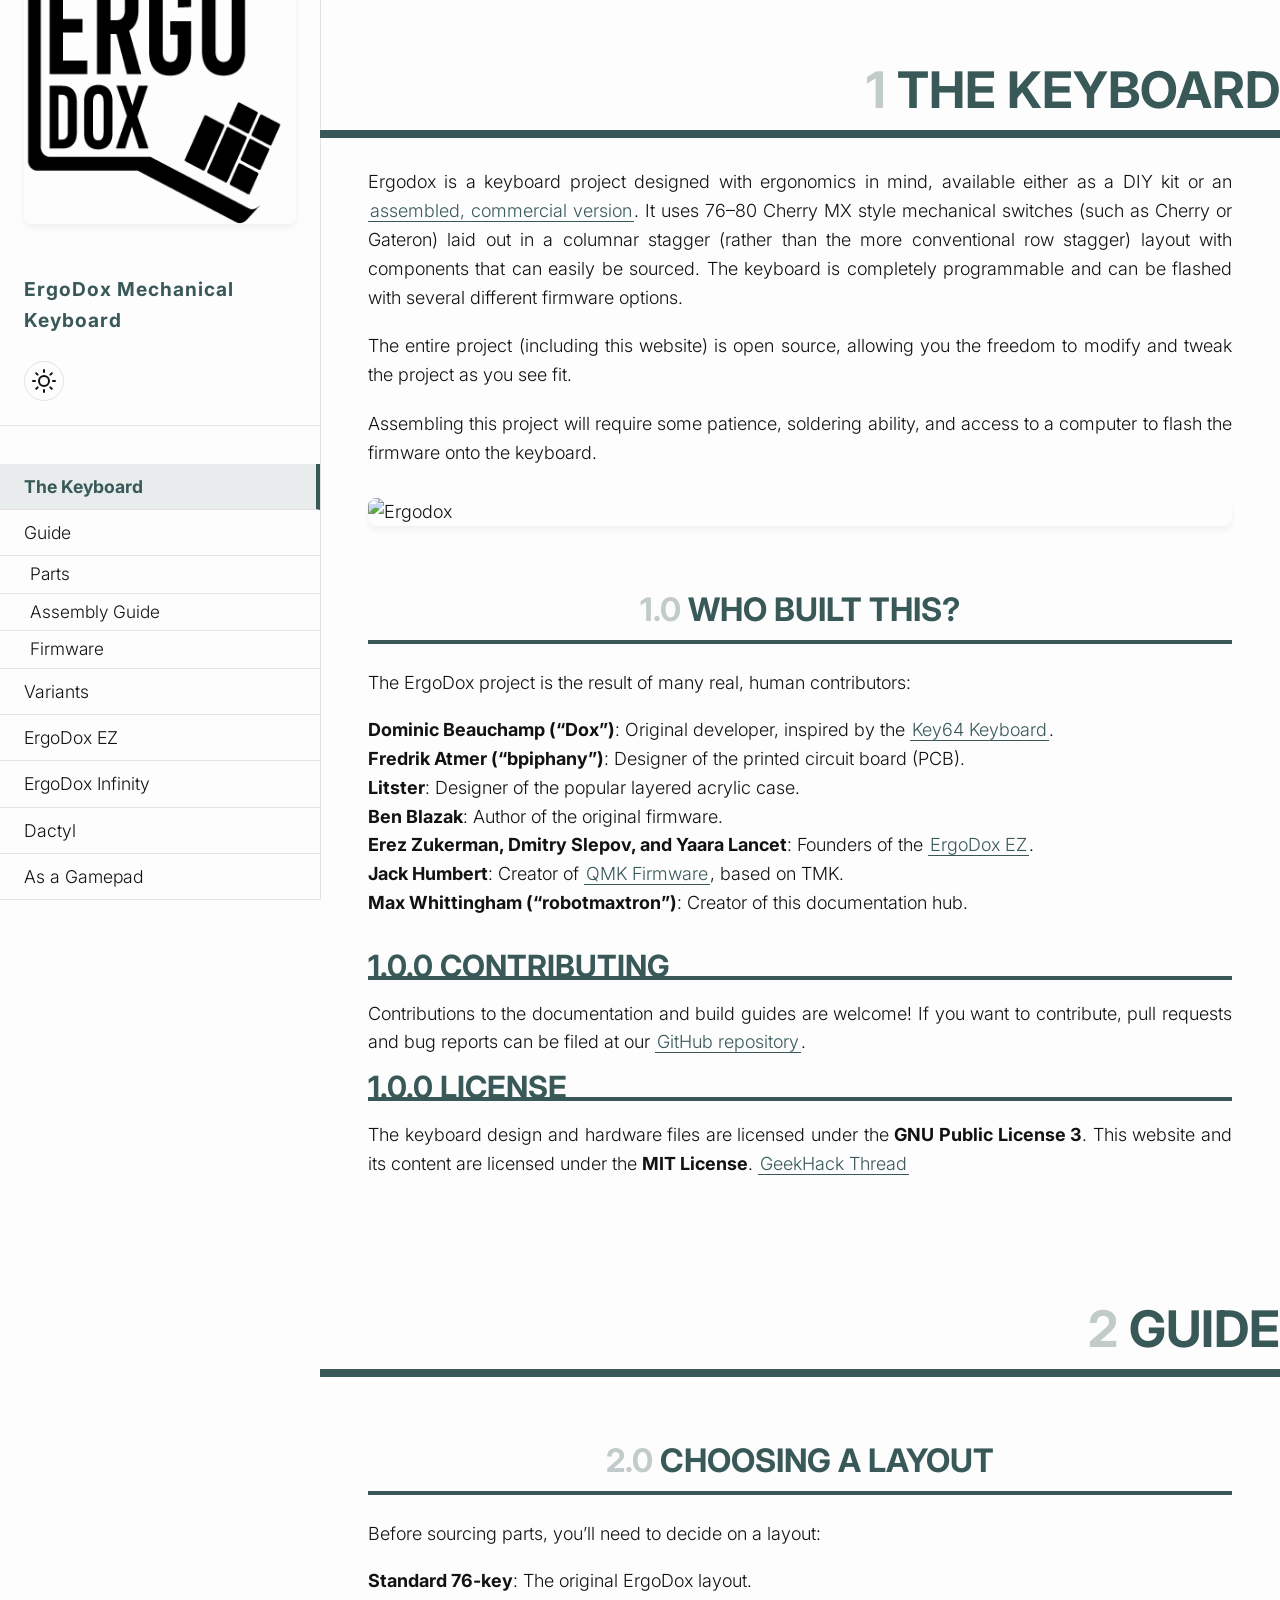
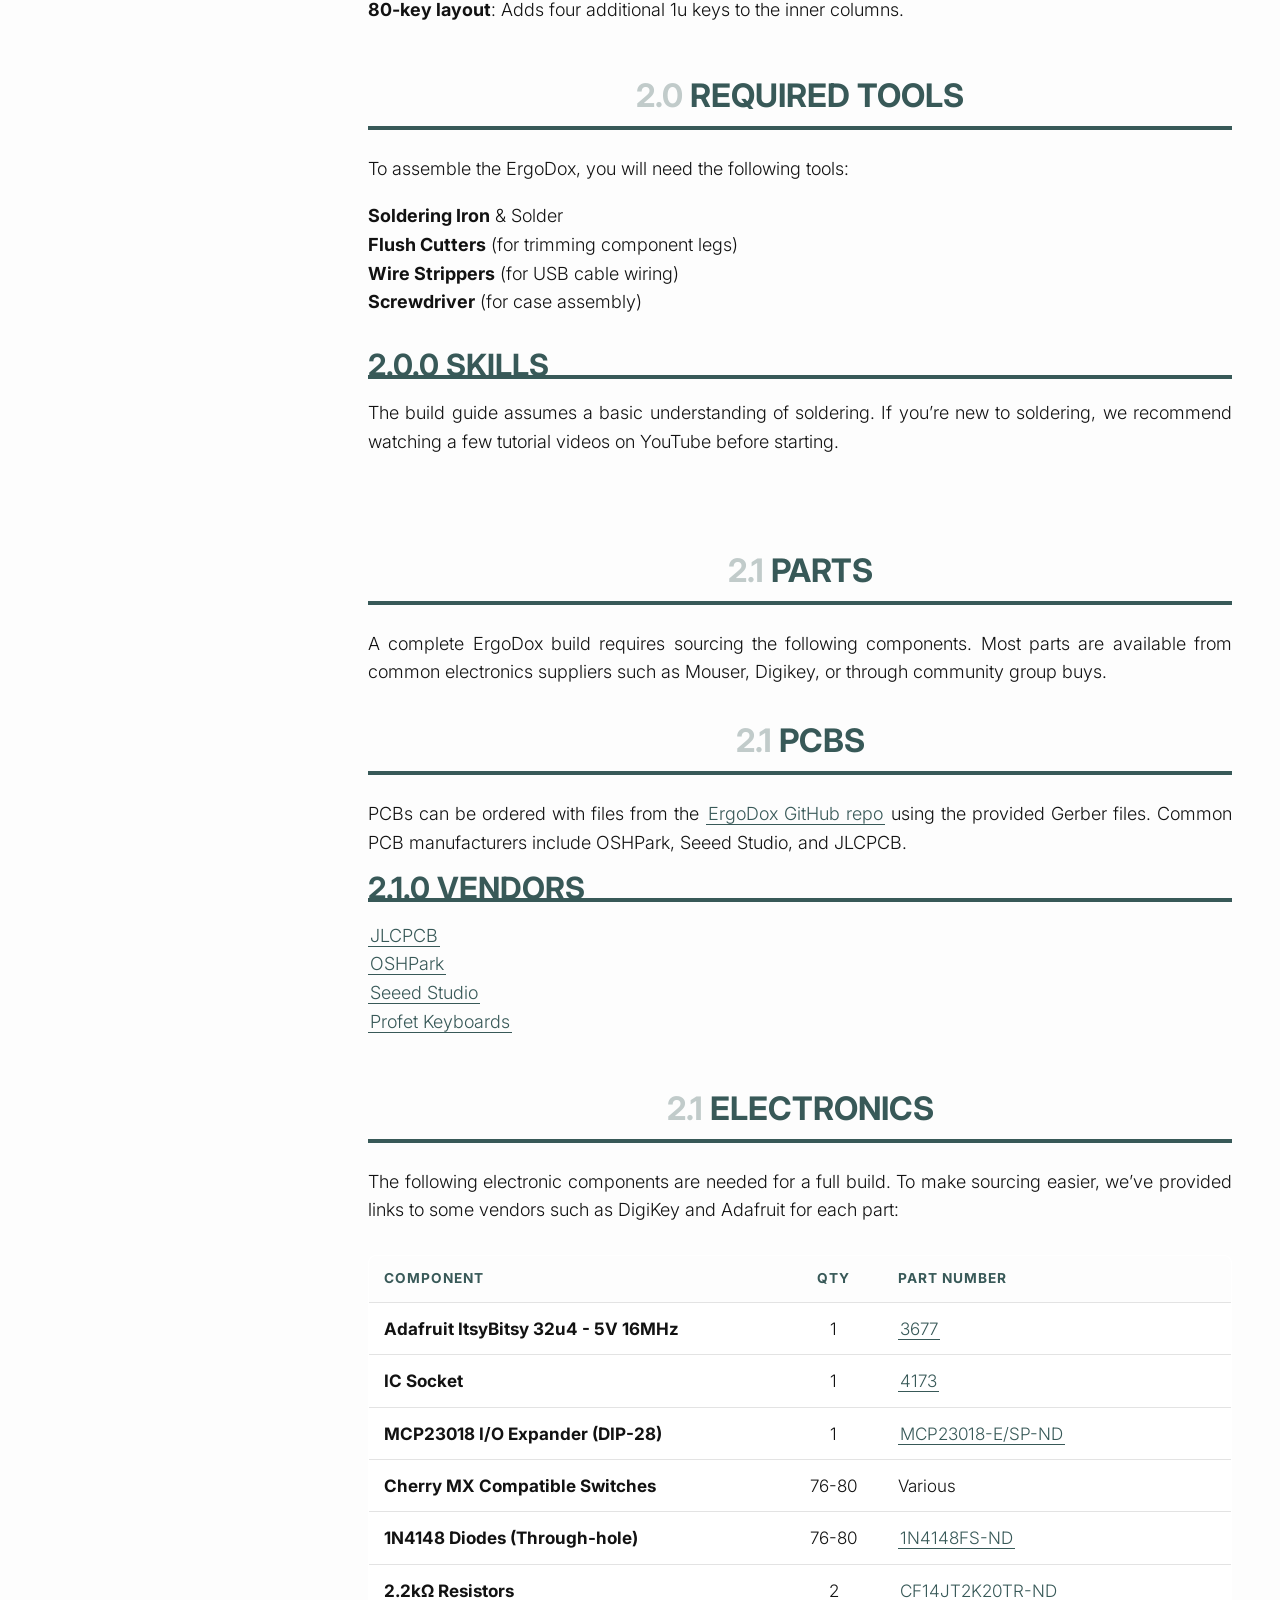
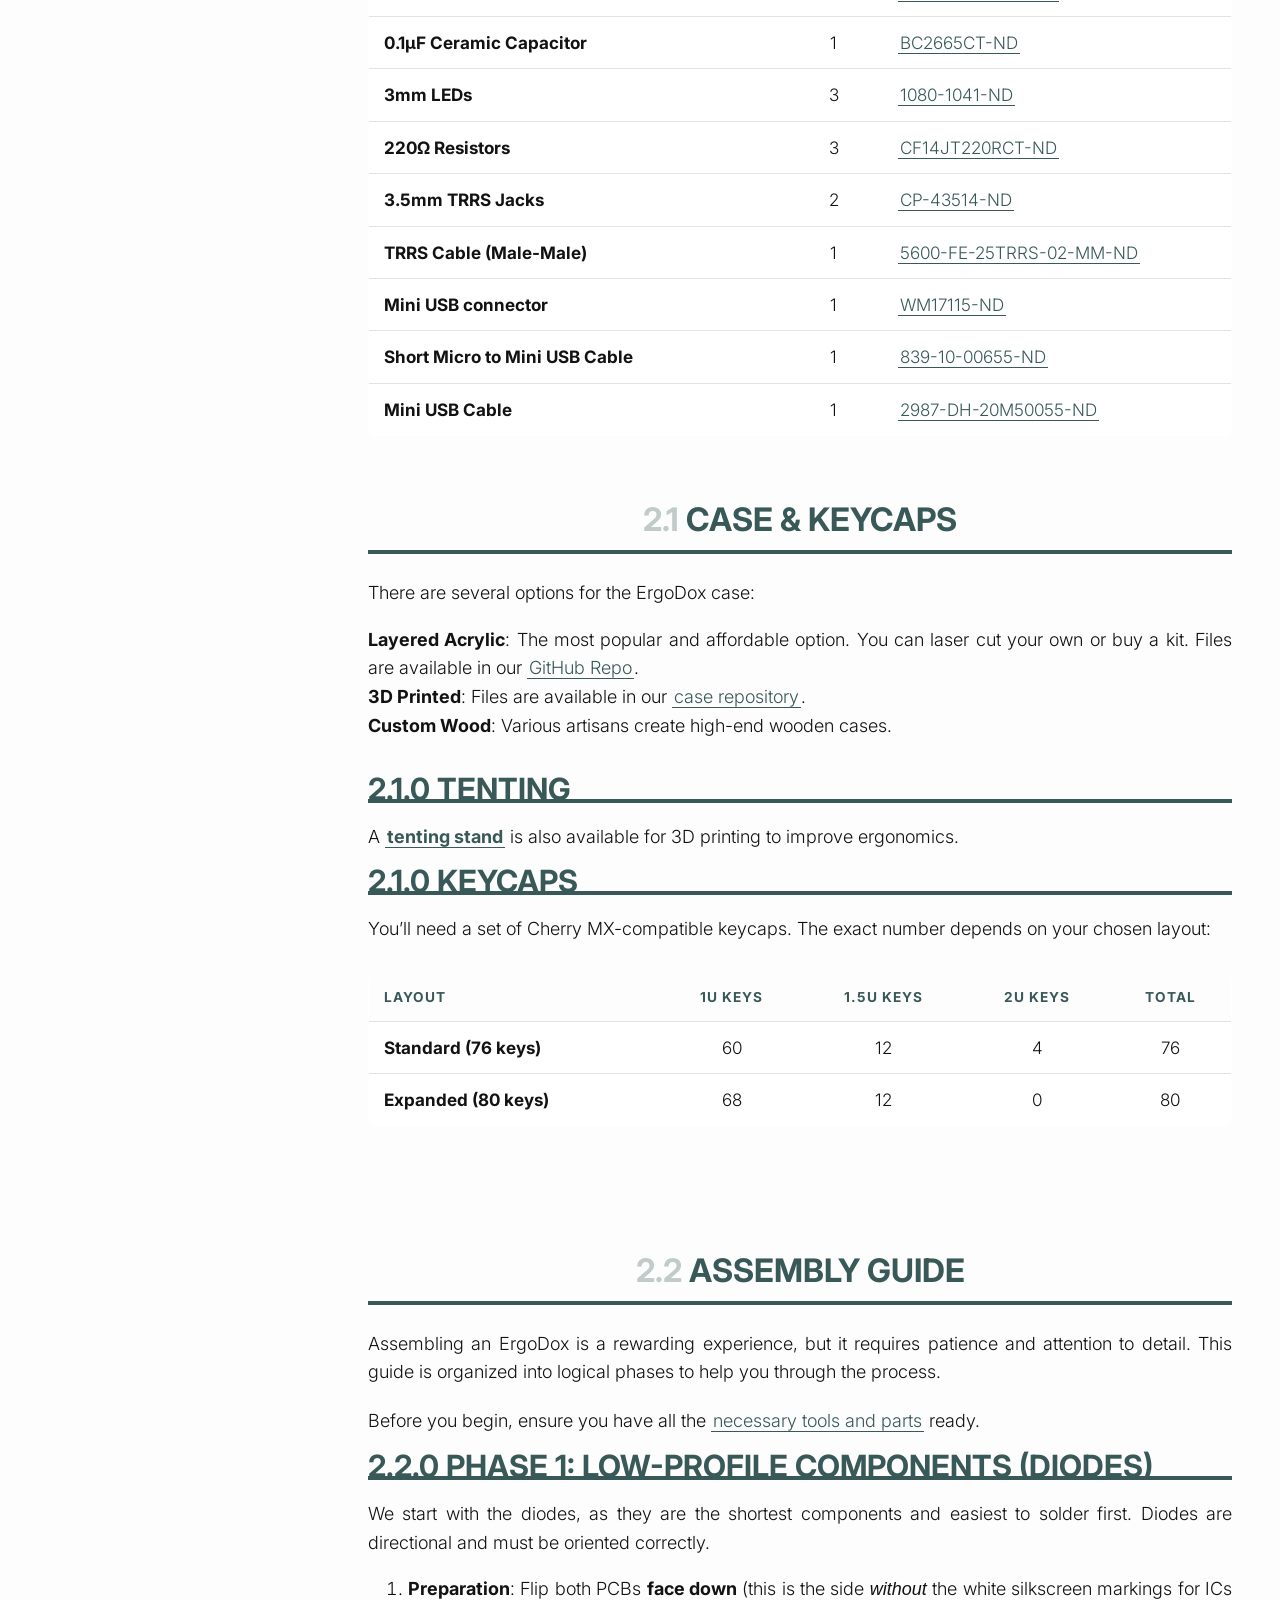
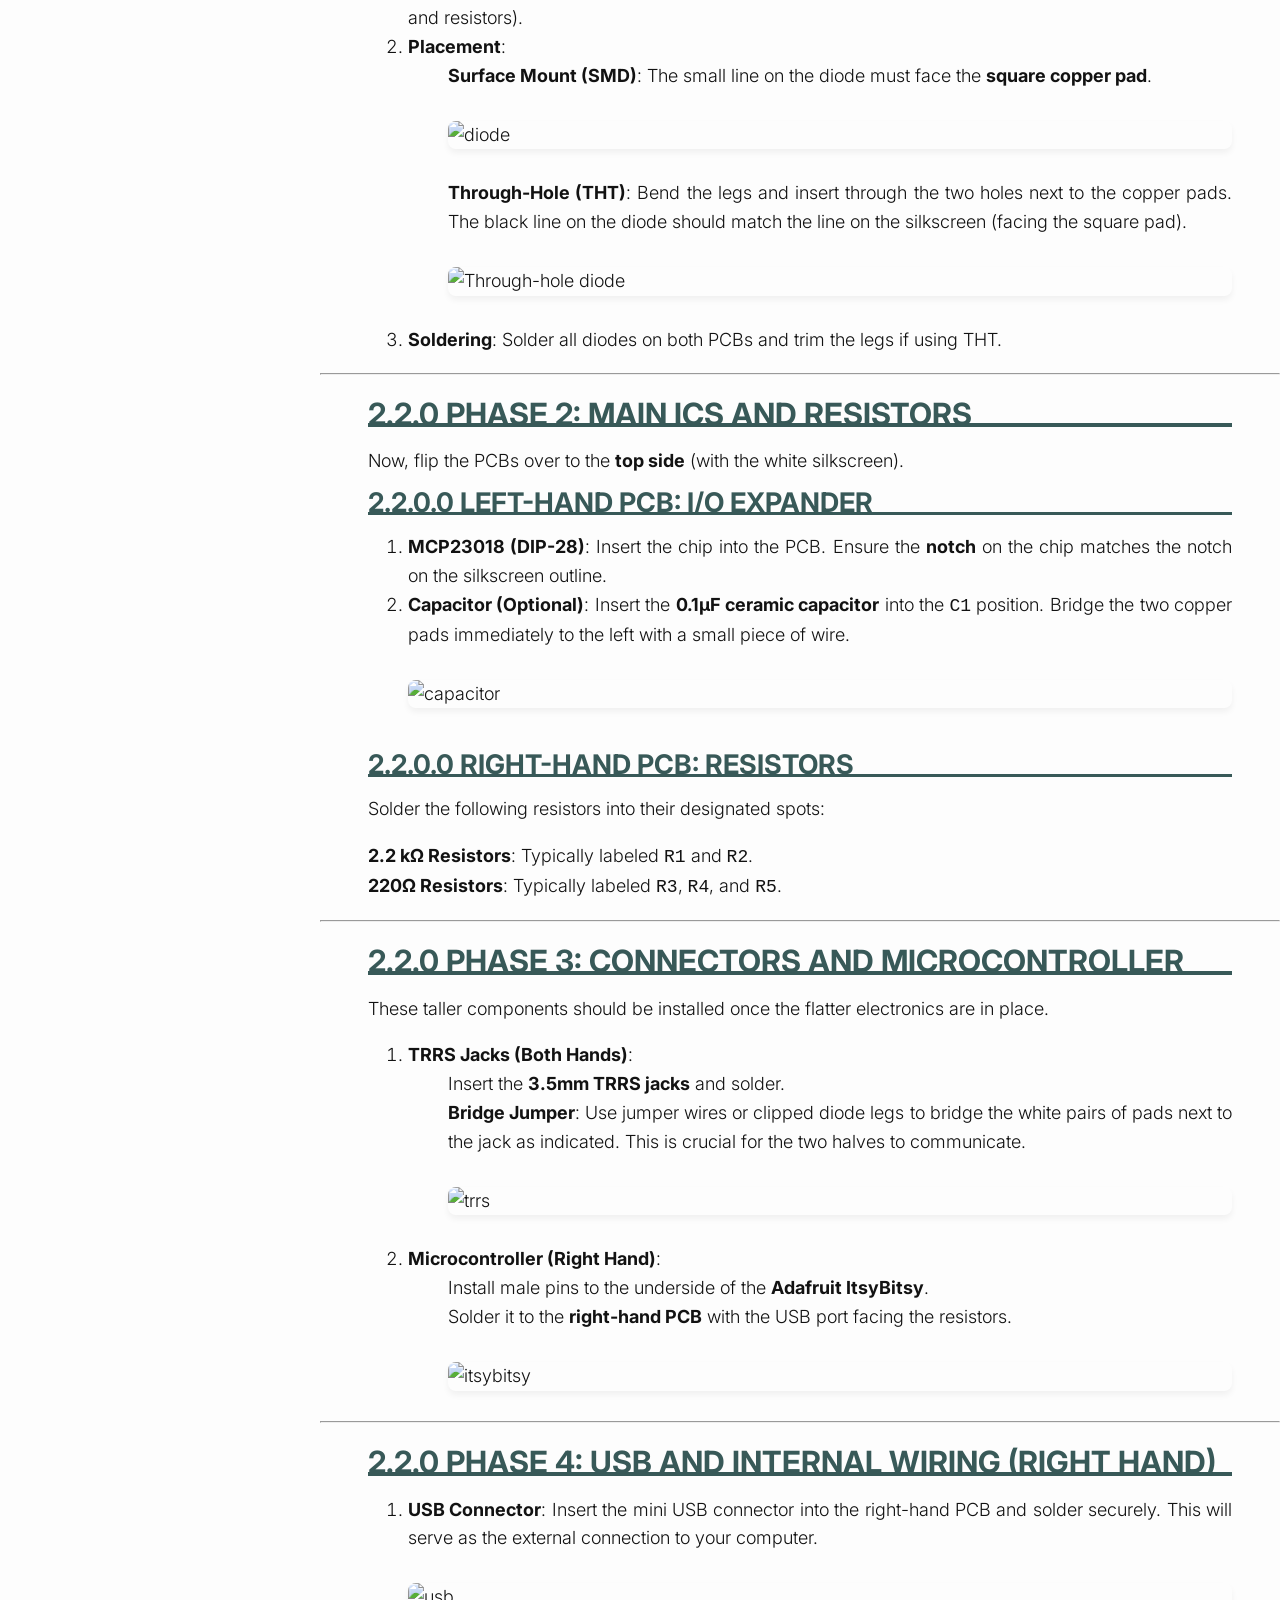
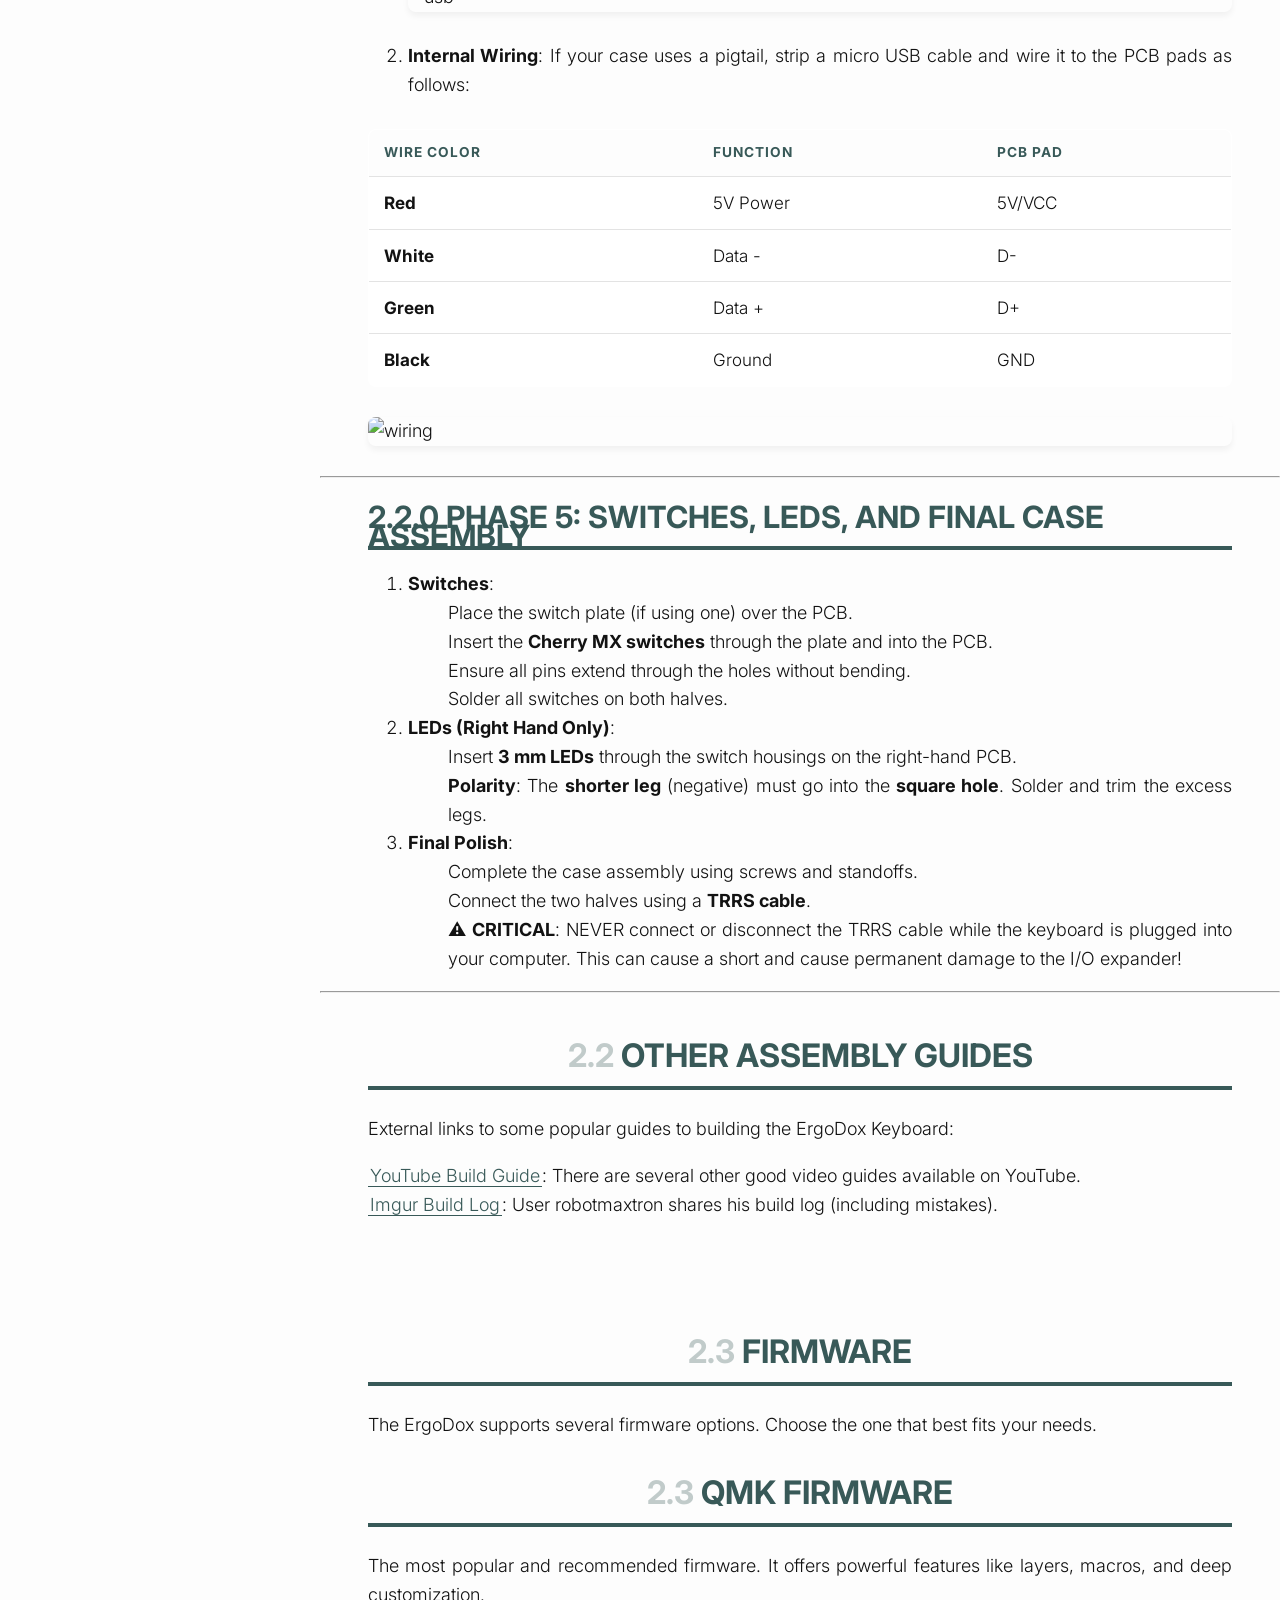
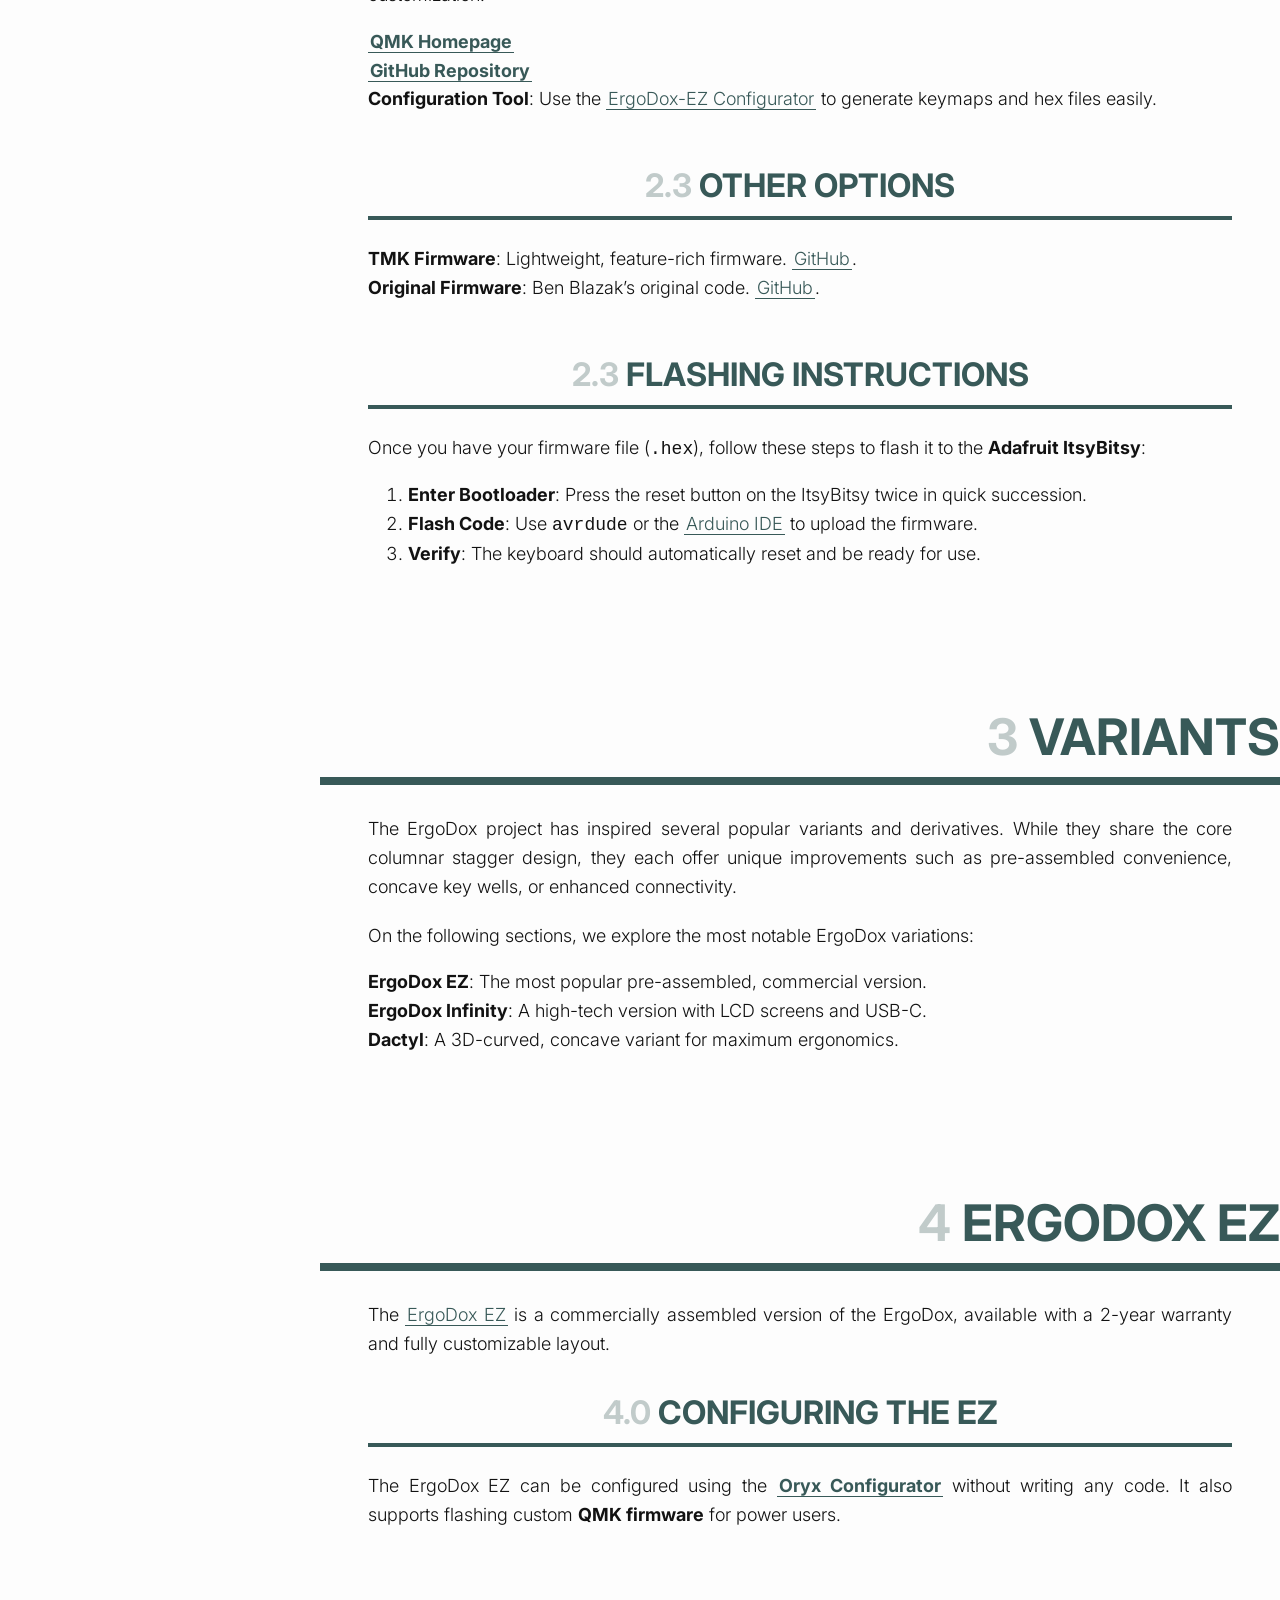
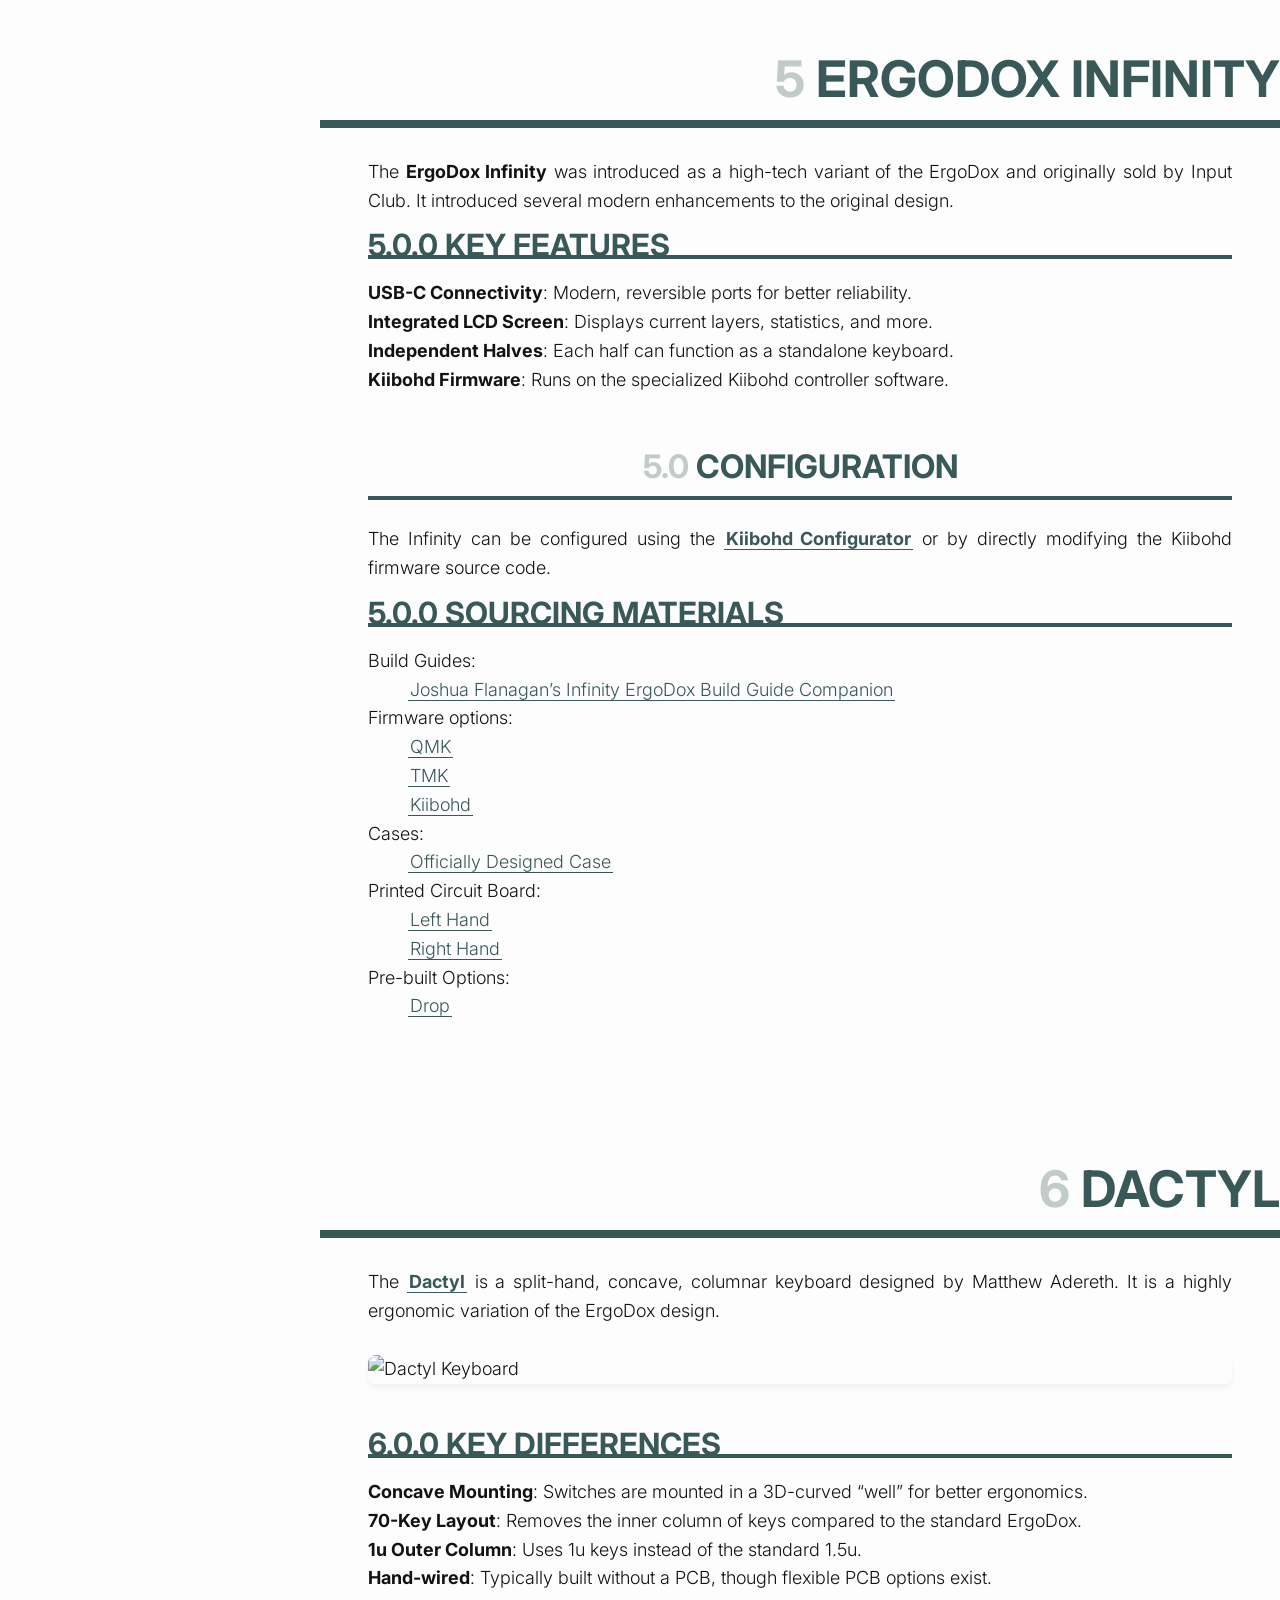
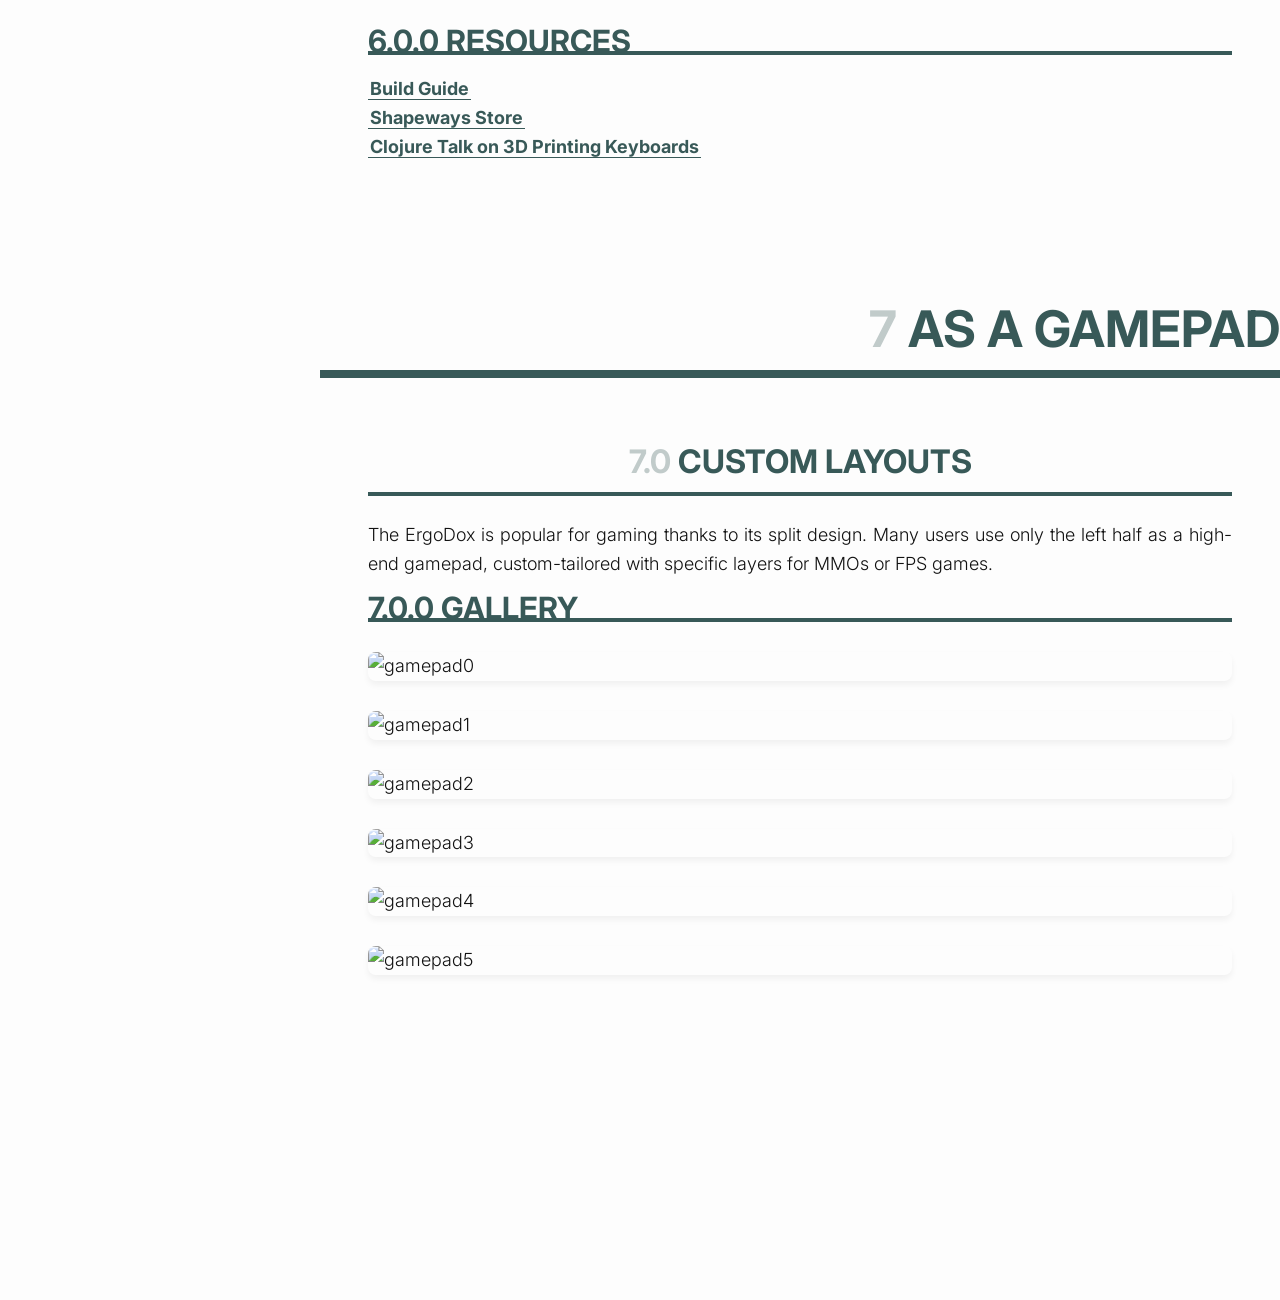
==== commit 3ee93822: "enhancement: updated parts list to include a removed usb connector and usb cables. removed dead link" ====
--- a/deploy/index.html
+++ b/deploy/index.html
@@ -1,35 +1,624 @@
-<!doctype html><html><head><meta name=generator content="Hugo 0.157.0"><meta charset=UTF-8><title>ErgoDox Mechanical Keyboard</title><meta name=viewport content="width=device-width"><meta name=description content="Documentation and build guide for the ErgoDox mechanical keyboard"><link rel=stylesheet href=/css/main.css><link rel=preconnect href=https://fonts.googleapis.com><link rel=preconnect href=https://fonts.gstatic.com crossorigin><link href="https://fonts.googleapis.com/css2?family=Inter:wght@300;400;700&family=Overpass+Mono&display=swap" rel=stylesheet></head><body><div class=container><div class=overview><div class=sidebar-header><a href=/ class=logo-link><img src=/img/ergodox_logo.png alt="ErgoDox Logo" class=logo>
-</a><span class=toggle>close</span><header><span>ErgoDox Mechanical Keyboard</span></header><div class=header-controls><button id=theme-toggle aria-label="Toggle Theme">
-<svg class="sun" viewBox="0 0 24 24" width="24" height="24"><circle cx="12" cy="12" r="5"/><line x1="12" y1="1" x2="12" y2="3"/><line x1="12" y1="21" x2="12" y2="23"/><line x1="4.22" y1="4.22" x2="5.64" y2="5.64"/><line x1="18.36" y1="18.36" x2="19.78" y2="19.78"/><line x1="1" y1="12" x2="3" y2="12"/><line x1="21" y1="12" x2="23" y2="12"/><line x1="4.22" y1="19.78" x2="5.64" y2="18.36"/><line x1="18.36" y1="5.64" x2="19.78" y2="4.22"/></svg>
-<svg class="moon" viewBox="0 0 24 24" width="24" height="24"><path d="M21 12.79A9 9 0 1111.21 3 7 7 0 0021 12.79z"/></svg></button></div></div><ul id=nav><li><a href=#intro>The Keyboard</a></li><li class=parent><a href=#guide>Guide</a><ul><li><a href=#parts>Parts</a></li><li><a href=#assemble>Assembly Guide</a></li><li><a href=#firmware>Firmware</a></li></ul></li><li><a href=#variants>Variants</a></li><li><a href=#ez>ErgoDox EZ</a></li><li><a href=#infinity>ErgoDox Infinity</a></li><li><a href=#dactyl>Dactyl</a></li><li><a href=#gamepad>As a Gamepad</a></li></ul></div><div class=content><div id=progress-bar></div><span class=toggle>open</span><section id=intro class=h1><h1>The Keyboard</h1><p>Ergodox is a keyboard project designed with ergonomics in mind, available either as a DIY kit or an
-<a href=https://ergodox-ez.com>assembled, commercial version</a>. It uses 76–80 Cherry MX style mechanical switches (such as
+<!DOCTYPE html>
+<html>
+<head>
+	<meta name="generator" content="Hugo 0.157.0">
+    <meta charset="UTF-8">
+    <title>ErgoDox Mechanical Keyboard</title>
+    <meta name="viewport" content="width=device-width">
+    <meta name="description" content="Documentation and build guide for the ErgoDox mechanical keyboard">
+    
+    
+        
+        <link rel="stylesheet" href="/css/main.css">
+    
+    <link rel="preconnect" href="https://fonts.googleapis.com">
+    <link rel="preconnect" href="https://fonts.gstatic.com" crossorigin>
+    <link href="https://fonts.googleapis.com/css2?family=Inter:wght@300;400;700&family=Overpass+Mono&display=swap" rel="stylesheet">
+</head>
+<body>
+<div class="container">
+    <div class="overview">
+        <div class="sidebar-header">
+            <a href="/" class="logo-link">
+                <img src="/img/ergodox_logo.png" alt="ErgoDox Logo" class="logo">
+            </a>
+            <span class="toggle">close</span>
+            <header>
+                <span>ErgoDox Mechanical Keyboard</span>
+            </header>
+            <div class="header-controls">
+                <button id="theme-toggle" aria-label="Toggle Theme">
+                    <svg class="sun" viewBox="0 0 24 24" width="24" height="24"><circle cx="12" cy="12" r="5"></circle><line x1="12" y1="1" x2="12" y2="3"></line><line x1="12" y1="21" x2="12" y2="23"></line><line x1="4.22" y1="4.22" x2="5.64" y2="5.64"></line><line x1="18.36" y1="18.36" x2="19.78" y2="19.78"></line><line x1="1" y1="12" x2="3" y2="12"></line><line x1="21" y1="12" x2="23" y2="12"></line><line x1="4.22" y1="19.78" x2="5.64" y2="18.36"></line><line x1="18.36" y1="5.64" x2="19.78" y2="4.22"></line></svg>
+                    <svg class="moon" viewBox="0 0 24 24" width="24" height="24"><path d="M21 12.79A9 9 0 1 1 11.21 3 7 7 0 0 0 21 12.79z"></path></svg>
+                </button>
+            </div>
+        </div>
+
+        
+        
+        
+        
+        <ul id="nav">
+            
+            
+            
+            <li class="">
+                <a href="#intro">The Keyboard</a>
+                
+            </li>
+            
+            
+            
+            <li class="parent">
+                <a href="#guide">Guide</a>
+                
+                <ul>
+                    
+                    
+                    
+                    <li class="">
+                        <a href="#parts">Parts</a>
+                        
+                    </li>
+                    
+                    
+                    
+                    <li class="">
+                        <a href="#assemble">Assembly Guide</a>
+                        
+                    </li>
+                    
+                    
+                    
+                    <li class="">
+                        <a href="#firmware">Firmware</a>
+                        
+                    </li>
+                    
+                </ul>
+                
+            </li>
+            
+            
+            
+            <li class="">
+                <a href="#variants">Variants</a>
+                
+            </li>
+            
+            
+            
+            <li class="">
+                <a href="#ez">ErgoDox EZ</a>
+                
+            </li>
+            
+            
+            
+            <li class="">
+                <a href="#infinity">ErgoDox Infinity</a>
+                
+            </li>
+            
+            
+            
+            <li class="">
+                <a href="#dactyl">Dactyl</a>
+                
+            </li>
+            
+            
+            
+            <li class="">
+                <a href="#gamepad">As a Gamepad</a>
+                
+            </li>
+            
+        </ul>
+    </div>
+
+    <div class="content">
+        <div id="progress-bar"></div>
+        <span class="toggle">open</span>
+        
+        
+        
+        <section id="intro" class="h1">
+            <h1>
+            The Keyboard
+            </h1>
+            <p>Ergodox is a keyboard project designed with ergonomics in mind, available either as a DIY kit or an
+<a href="https://ergodox-ez.com">assembled, commercial version</a>. It uses 76–80 Cherry MX style mechanical switches (such as
 Cherry or Gateron)
 laid out in a columnar stagger (rather than the more conventional row stagger) layout with components that can easily
-be sourced. The keyboard is completely programmable and can be flashed with several different firmware options.</p><p>The entire project (including this website) is open source, allowing you the freedom to modify and tweak the project as
-you see fit.</p><p>Assembling this project will require some patience, soldering ability, and access to a computer to flash the firmware
-onto the keyboard.</p><p><img src=../img/ErgoDox-original-min.png alt=Ergodox></p><h2 id=who-built-this>Who built this?</h2><p>The ErgoDox project is the result of many real, human contributors:</p><ul><li><strong>Dominic Beauchamp (&ldquo;Dox&rdquo;)</strong>: Original developer, inspired by the <a href=https://www.key64.org>Key64 Keyboard</a>.</li><li><strong>Fredrik Atmer (&ldquo;bpiphany&rdquo;)</strong>: Designer of the printed circuit board (PCB).</li><li><strong>Litster</strong>: Designer of the popular layered acrylic case.</li><li><strong>Ben Blazak</strong>: Author of the original firmware.</li><li><strong>Erez Zukerman, Dmitry Slepov, and Yaara Lancet</strong>: Founders of the <a href=https://ergodox-ez.com>ErgoDox EZ</a>.</li><li><strong>Jack Humbert</strong>: Creator of <a href=https://github.com/jackhumbert/qmk_firmware>QMK Firmware</a>, based on TMK.</li><li><strong>Max Whittingham (&ldquo;robotmaxtron&rdquo;)</strong>: Creator of this documentation hub.</li></ul><h3 id=contributing>Contributing</h3><p>Contributions to the documentation and build guides are welcome! If you want to contribute, pull requests and bug
-reports can be filed at our <a href=https://github.com/robotmaxtron/ergodox-io>GitHub repository</a>.</p><h3 id=license>License</h3><p>The keyboard design and hardware files are licensed under the <strong>GNU Public License 3</strong>. This website and its content
+be sourced. The keyboard is completely programmable and can be flashed with several different firmware options.</p>
+<p>The entire project (including this website) is open source, allowing you the freedom to modify and tweak the project as
+you see fit.</p>
+<p>Assembling this project will require some patience, soldering ability, and access to a computer to flash the firmware
+onto the keyboard.</p>
+<p><img src="../img/ErgoDox-original-min.png" alt="Ergodox"></p>
+<h2 id="who-built-this">Who built this?</h2>
+<p>The ErgoDox project is the result of many real, human contributors:</p>
+<ul>
+<li><strong>Dominic Beauchamp (&ldquo;Dox&rdquo;)</strong>: Original developer, inspired by the <a href="https://www.key64.org">Key64 Keyboard</a>.</li>
+<li><strong>Fredrik Atmer (&ldquo;bpiphany&rdquo;)</strong>: Designer of the printed circuit board (PCB).</li>
+<li><strong>Litster</strong>: Designer of the popular layered acrylic case.</li>
+<li><strong>Ben Blazak</strong>: Author of the original firmware.</li>
+<li><strong>Erez Zukerman, Dmitry Slepov, and Yaara Lancet</strong>: Founders of the <a href="https://ergodox-ez.com">ErgoDox EZ</a>.</li>
+<li><strong>Jack Humbert</strong>: Creator of <a href="https://github.com/jackhumbert/qmk_firmware">QMK Firmware</a>, based on TMK.</li>
+<li><strong>Max Whittingham (&ldquo;robotmaxtron&rdquo;)</strong>: Creator of this documentation hub.</li>
+</ul>
+<h3 id="contributing">Contributing</h3>
+<p>Contributions to the documentation and build guides are welcome! If you want to contribute, pull requests and bug
+reports can be filed at our <a href="https://github.com/robotmaxtron/ergodox-io">GitHub repository</a>.</p>
+<h3 id="license">License</h3>
+<p>The keyboard design and hardware files are licensed under the <strong>GNU Public License 3</strong>. This website and its content
 are licensed under the <strong>MIT License</strong>.
-<a href="https://geekhack.org/index.php?topic=22780.0">GeekHack Thread</a></p></section><section id=guide class=h1><h1>Guide</h1><h2 id=choosing-a-layout>Choosing a Layout</h2><p>Before sourcing parts, you&rsquo;ll need to decide on a layout:</p><ul><li><strong>Standard 76-key</strong>: The original ErgoDox layout.</li><li><strong>80-key layout</strong>: Adds four additional 1u keys to the inner columns.</li></ul><h2 id=required-tools>Required Tools</h2><p>To assemble the ErgoDox, you will need the following tools:</p><ul><li><strong>Soldering Iron</strong> & Solder</li><li><strong>Flush Cutters</strong> (for trimming component legs)</li><li><strong>Wire Strippers</strong> (for USB cable wiring)</li><li><strong>Screwdriver</strong> (for case assembly)</li></ul><h3 id=skills>Skills</h3><p>The build guide assumes a basic understanding of soldering. If you&rsquo;re new to soldering, we recommend watching a few tutorial videos on YouTube before starting.</p></section><section id=parts class=h2><h2>Parts</h2><p>A complete ErgoDox build requires sourcing the following components. Most parts are available from common electronics
-suppliers such as Mouser, Digikey, or through community group buys.</p><h2 id=pcbs>PCBs</h2><p>PCBs can be ordered with files from the <a href=https://github.com/robotmaxtron/ErgoDox>ErgoDox GitHub repo</a> using the
-provided Gerber files. Common PCB manufacturers include OSHPark, Seeed Studio, and JLCPCB.</p><h2 id=electronics>Electronics</h2><p>The following electronic components are needed for a full build. To make sourcing easier, we&rsquo;ve provided links to
-some vendors such as DigiKey for each part:</p><table><thead><tr><th style=text-align:left>Component</th><th style=text-align:center>Qty</th><th style=text-align:left>Part Number</th></tr></thead><tbody><tr><td style=text-align:left><strong>Adafruit ItsyBitsy 32u4 - 5V 16MHz</strong></td><td style=text-align:center>1</td><td style=text-align:left><a href=https://www.adafruit.com/product/3677>3677</a></td></tr><tr><td style=text-align:left><strong>MCP23018 I/O Expander (DIP-28)</strong></td><td style=text-align:center>1</td><td style=text-align:left><a href=https://www.digikey.com/en/products/detail/microchip-technology/MCP23018-E-SP/2126296>MCP23018-E/SP-ND</a></td></tr><tr><td style=text-align:left><strong>Cherry MX Compatible Switches</strong></td><td style=text-align:center>76-80</td><td style=text-align:left>Various</td></tr><tr><td style=text-align:left><strong>1N4148 Diodes (Through-hole)</strong></td><td style=text-align:center>76-80</td><td style=text-align:left><a href=https://www.digikey.com/en/products/detail/onsemi/1N4148/458603>1N4148FS-ND</a></td></tr><tr><td style=text-align:left><strong>2.2kΩ Resistors</strong></td><td style=text-align:center>2</td><td style=text-align:left><a href=https://www.digikey.com/en/products/detail/stackpole-electronics-inc/CF14JT2K20/1741321>CF14JT2K20TR-ND</a></td></tr><tr><td style=text-align:left><strong>0.1µF Ceramic Capacitor</strong></td><td style=text-align:center>1</td><td style=text-align:left><a href=https://www.digikey.com/en/products/detail/vishay-beyschlag-draloric-bc-components/K104K10X7RF5UH5/2356754>BC2665CT-ND</a></td></tr><tr><td style=text-align:left><strong>3mm LEDs</strong></td><td style=text-align:center>3</td><td style=text-align:left><a href=https://www.digikey.com/en/products/detail/everlight-electronics-co-ltd/HLMP1301-QT264-3ID/2675532>1080-1041-ND</a></td></tr><tr><td style=text-align:left><strong>220Ω Resistors</strong></td><td style=text-align:center>3</td><td style=text-align:left><a href=https://www.digikey.com/en/products/detail/stackpole-electronics-inc/CF14JT220R/1741346>CF14JT220RCT-ND</a></td></tr><tr><td style=text-align:left><strong>3.5mm TRRS Jacks</strong></td><td style=text-align:center>2</td><td style=text-align:left><a href=https://www.digikey.com/en/products/detail/cui-devices/SJ-43514/368146>CP-43514-ND</a></td></tr><tr><td style=text-align:left><strong>TRRS Cable (Male-Male)</strong></td><td style=text-align:center>1</td><td style=text-align:left><a href=https://www.digikey.com/en/products/detail/my-cable-mart/FE-25TRRS-02-MM/24387360>5600-FE-25TRRS-02-MM-ND</a></td></tr><tr><td style=text-align:left><strong>Micro USB Cable</strong></td><td style=text-align:center>1</td><td style=text-align:left><a href=https://www.digikey.com/en/products/detail/cvilux-usa/DH-20M50057/13177527>2987-DH-20M50057-ND</a></td></tr></tbody></table><h2 id=case--keycaps>Case & Keycaps</h2><p>There are several options for the ErgoDox case:</p><ul><li><strong>Layered Acrylic</strong>: The most popular and affordable option. You can laser cut your own or buy a kit. Files are
-available in our <a href=https://github.com/robotmaxtron/ErgoDox/tree/master/ErgoDox%20Acrylic%20Case>GitHub Repo</a>.</li><li><strong>3D Printed</strong>: Files are available in our <a href=https://github.com/robotmaxtron/ergodox-case>case repository</a>.</li><li><strong>Custom Wood</strong>: Various artisans create high-end wooden cases.</li></ul><h3 id=tenting>Tenting</h3><p>A <strong><a href=https://github.com/Ergodox-io/ergodox-tent>tenting stand</a></strong> is also available for 3D printing to improve ergonomics.</p><h3 id=keycaps>Keycaps</h3><p>You&rsquo;ll need a set of Cherry MX-compatible keycaps. The exact number depends on your chosen layout:</p><table><thead><tr><th style=text-align:left>Layout</th><th style=text-align:center>1u Keys</th><th style=text-align:center>1.5u Keys</th><th style=text-align:center>2u Keys</th><th style=text-align:center>Total</th></tr></thead><tbody><tr><td style=text-align:left><strong>Standard (76 keys)</strong></td><td style=text-align:center>60</td><td style=text-align:center>12</td><td style=text-align:center>4</td><td style=text-align:center>76</td></tr><tr><td style=text-align:left><strong>Expanded (80 keys)</strong></td><td style=text-align:center>68</td><td style=text-align:center>12</td><td style=text-align:center>0</td><td style=text-align:center>80</td></tr></tbody></table></section><section id=assemble class=h2><h2>Assembly Guide</h2><p>Assembling an ErgoDox is a rewarding experience, but it requires patience and attention to detail. This guide is
-organized into logical phases to help you through the process.</p><p>Before you begin, ensure you have all the <a href=#parts>necessary tools and parts</a> ready.</p><h3 id=phase-1-low-profile-components-diodes>Phase 1: Low-Profile Components (Diodes)</h3><p>We start with the diodes, as they are the shortest components and easiest to solder first. Diodes are directional and
-must be oriented correctly.</p><ol><li><strong>Preparation</strong>: Flip both PCBs <strong>face down</strong> (this is the side <em>without</em> the white silkscreen markings for ICs and
-resistors).</li><li><strong>Placement</strong>:<ul><li><strong>Surface Mount (SMD)</strong>: The small line on the diode must face the <strong>square copper pad</strong>.</li><li><img src=../img/diode-min.jpg alt=diode></li><li><strong>Through-Hole (THT)</strong>: Bend the legs and insert through the two holes next to the copper pads. The black line
-on the diode should match the line on the silkscreen (facing the square pad).</li><li><img src=../img/th-diode-min.jpg alt="Through-hole diode"></li></ul></li><li><strong>Soldering</strong>: Solder all diodes on both PCBs and trim the legs if using THT.</li></ol><hr><h3 id=phase-2-main-ics-and-resistors>Phase 2: Main ICs and Resistors</h3><p>Now, flip the PCBs over to the <strong>top side</strong> (with the white silkscreen).</p><h4 id=left-hand-pcb-io-expander>Left-Hand PCB: I/O Expander</h4><ol><li><strong>MCP23018 (DIP-28)</strong>: Insert the chip into the PCB. Ensure the <strong>notch</strong> on the chip matches the notch on the
-silkscreen outline.</li><li><strong>Capacitor (Optional)</strong>: Insert the <strong>0.1µF ceramic capacitor</strong> into the <code>C1</code> position. Bridge the two copper pads
-immediately to the left with a small piece of wire. <img src=../img/ceramic-min.jpg alt=capacitor></li></ol><h4 id=right-hand-pcb-resistors>Right-Hand PCB: Resistors</h4><p>Solder the following resistors into their designated spots:</p><ul><li><strong>2.2 kΩ Resistors</strong>: Typically labeled <code>R1</code> and <code>R2</code>.</li><li><strong>220Ω Resistors</strong>: Typically labeled <code>R3</code>, <code>R4</code>, and <code>R5</code>.</li></ul><hr><h3 id=phase-3-connectors-and-microcontroller>Phase 3: Connectors and Microcontroller</h3><p>These taller components should be installed once the flatter electronics are in place.</p><ol><li><p><strong>TRRS Jacks (Both Hands)</strong>:</p><ul><li>Insert the <strong>3.5mm TRRS jacks</strong> and solder.</li><li><strong>Bridge Jumper</strong>: Use jumper wires or clipped diode legs to bridge the white pairs of pads next to the jack as
-indicated. This is crucial for the two halves to communicate.</li><li><img src=../img/trrs-min.jpg alt=trrs></li></ul></li><li><p><strong>Microcontroller (Right Hand)</strong>:</p><ul><li>Install male pins to the underside of the <strong>Adafruit ItsyBitsy</strong>.</li><li>Solder it to the <strong>right-hand PCB</strong> with the USB port facing the resistors.</li><li><img src=../img/teensy-min.jpg alt=itsybitsy></li></ul></li></ol><hr><h3 id=phase-4-usb-and-internal-wiring-right-hand>Phase 4: USB and Internal Wiring (Right Hand)</h3><ol><li><strong>USB Connector</strong>: Insert the micro USB connector into the right-hand PCB and solder securely. This will serve as
+<a href="https://geekhack.org/index.php?topic=22780.0">GeekHack Thread</a></p>
+
+        </section>
+        
+        <section id="guide" class="h1">
+            <h1>
+            Guide
+            </h1>
+            <h2 id="choosing-a-layout">Choosing a Layout</h2>
+<p>Before sourcing parts, you&rsquo;ll need to decide on a layout:</p>
+<ul>
+<li><strong>Standard 76-key</strong>: The original ErgoDox layout.</li>
+<li><strong>80-key layout</strong>: Adds four additional 1u keys to the inner columns.</li>
+</ul>
+<h2 id="required-tools">Required Tools</h2>
+<p>To assemble the ErgoDox, you will need the following tools:</p>
+<ul>
+<li><strong>Soldering Iron</strong> &amp; Solder</li>
+<li><strong>Flush Cutters</strong> (for trimming component legs)</li>
+<li><strong>Wire Strippers</strong> (for USB cable wiring)</li>
+<li><strong>Screwdriver</strong> (for case assembly)</li>
+</ul>
+<h3 id="skills">Skills</h3>
+<p>The build guide assumes a basic understanding of soldering. If you&rsquo;re new to soldering, we recommend watching a few
+tutorial videos on YouTube before starting.</p>
+
+        </section>
+        
+        <section id="parts" class="h2">
+            <h2>
+            Parts
+            </h2>
+            <p>A complete ErgoDox build requires sourcing the following components. Most parts are available from common electronics
+suppliers such as Mouser, Digikey, or through community group buys.</p>
+<h2 id="pcbs">PCBs</h2>
+<p>PCBs can be ordered with files from the <a href="https://github.com/robotmaxtron/ErgoDox">ErgoDox GitHub repo</a> using the
+provided Gerber files. Common PCB manufacturers include OSHPark, Seeed Studio, and JLCPCB.</p>
+<h3 id="vendors">Vendors</h3>
+<ul>
+<li><a href="https://jlcpcb.com/">JLCPCB</a></li>
+<li><a href="https://oshpark.com/">OSHPark</a></li>
+<li><a href="https://www.seeedstudio.com/">Seeed Studio</a></li>
+<li><a href="https://shop.profetkeyboards.com/product/ergodox-pcbs">Profet Keyboards</a></li>
+</ul>
+<h2 id="electronics">Electronics</h2>
+<p>The following electronic components are needed for a full build. To make sourcing easier, we&rsquo;ve provided links to
+some vendors such as DigiKey and Adafruit for each part:</p>
+<table>
+  <thead>
+      <tr>
+          <th style="text-align: left">Component</th>
+          <th style="text-align: center">Qty</th>
+          <th style="text-align: left">Part Number</th>
+      </tr>
+  </thead>
+  <tbody>
+      <tr>
+          <td style="text-align: left"><strong>Adafruit ItsyBitsy 32u4 - 5V 16MHz</strong></td>
+          <td style="text-align: center">1</td>
+          <td style="text-align: left"><a href="https://www.adafruit.com/product/3677">3677</a></td>
+      </tr>
+      <tr>
+          <td style="text-align: left"><strong>IC Socket</strong></td>
+          <td style="text-align: center">1</td>
+          <td style="text-align: left"><a href="https://www.adafruit.com/product/4173">4173</a></td>
+      </tr>
+      <tr>
+          <td style="text-align: left"><strong>MCP23018 I/O Expander (DIP-28)</strong></td>
+          <td style="text-align: center">1</td>
+          <td style="text-align: left"><a href="https://www.digikey.com/en/products/detail/microchip-technology/MCP23018-E-SP/2126296">MCP23018-E/SP-ND</a></td>
+      </tr>
+      <tr>
+          <td style="text-align: left"><strong>Cherry MX Compatible Switches</strong></td>
+          <td style="text-align: center">76-80</td>
+          <td style="text-align: left">Various</td>
+      </tr>
+      <tr>
+          <td style="text-align: left"><strong>1N4148 Diodes (Through-hole)</strong></td>
+          <td style="text-align: center">76-80</td>
+          <td style="text-align: left"><a href="https://www.digikey.com/en/products/detail/onsemi/1N4148/458603">1N4148FS-ND</a></td>
+      </tr>
+      <tr>
+          <td style="text-align: left"><strong>2.2kΩ Resistors</strong></td>
+          <td style="text-align: center">2</td>
+          <td style="text-align: left"><a href="https://www.digikey.com/en/products/detail/stackpole-electronics-inc/CF14JT2K20/1741321">CF14JT2K20TR-ND</a></td>
+      </tr>
+      <tr>
+          <td style="text-align: left"><strong>0.1µF Ceramic Capacitor</strong></td>
+          <td style="text-align: center">1</td>
+          <td style="text-align: left"><a href="https://www.digikey.com/en/products/detail/vishay-beyschlag-draloric-bc-components/K104K10X7RF5UH5/2356754">BC2665CT-ND</a></td>
+      </tr>
+      <tr>
+          <td style="text-align: left"><strong>3mm LEDs</strong></td>
+          <td style="text-align: center">3</td>
+          <td style="text-align: left"><a href="https://www.digikey.com/en/products/detail/everlight-electronics-co-ltd/HLMP1301-QT264-3ID/2675532">1080-1041-ND</a></td>
+      </tr>
+      <tr>
+          <td style="text-align: left"><strong>220Ω Resistors</strong></td>
+          <td style="text-align: center">3</td>
+          <td style="text-align: left"><a href="https://www.digikey.com/en/products/detail/stackpole-electronics-inc/CF14JT220R/1741346">CF14JT220RCT-ND</a></td>
+      </tr>
+      <tr>
+          <td style="text-align: left"><strong>3.5mm TRRS Jacks</strong></td>
+          <td style="text-align: center">2</td>
+          <td style="text-align: left"><a href="https://www.digikey.com/en/products/detail/cui-devices/SJ-43514/368146">CP-43514-ND</a></td>
+      </tr>
+      <tr>
+          <td style="text-align: left"><strong>TRRS Cable (Male-Male)</strong></td>
+          <td style="text-align: center">1</td>
+          <td style="text-align: left"><a href="https://www.digikey.com/en/products/detail/my-cable-mart/FE-25TRRS-02-MM/24387360">5600-FE-25TRRS-02-MM-ND</a></td>
+      </tr>
+      <tr>
+          <td style="text-align: left"><strong>Mini USB connector</strong></td>
+          <td style="text-align: center">1</td>
+          <td style="text-align: left"><a href="https://www.digikey.com/en/products/detail/molex/0548190519/773802">WM17115-ND</a></td>
+      </tr>
+      <tr>
+          <td style="text-align: left"><strong>Short Micro to Mini USB Cable</strong></td>
+          <td style="text-align: center">1</td>
+          <td style="text-align: left"><a href="https://www.digikey.com/en/products/detail/tensility-international-corp/10-00655/2766332">839-10-00655-ND</a></td>
+      </tr>
+      <tr>
+          <td style="text-align: left"><strong>Mini USB Cable</strong></td>
+          <td style="text-align: center">1</td>
+          <td style="text-align: left"><a href="https://www.digikey.com/en/products/detail/cvilux-usa/DH-20M50055/13175849">2987-DH-20M50055-ND</a></td>
+      </tr>
+  </tbody>
+</table>
+<h2 id="case--keycaps">Case &amp; Keycaps</h2>
+<p>There are several options for the ErgoDox case:</p>
+<ul>
+<li><strong>Layered Acrylic</strong>: The most popular and affordable option. You can laser cut your own or buy a kit. Files are
+available in our <a href="https://github.com/robotmaxtron/ErgoDox/tree/master/ErgoDox%20Acrylic%20Case">GitHub Repo</a>.</li>
+<li><strong>3D Printed</strong>: Files are available in our <a href="https://github.com/robotmaxtron/ergodox-case">case repository</a>.</li>
+<li><strong>Custom Wood</strong>: Various artisans create high-end wooden cases.</li>
+</ul>
+<h3 id="tenting">Tenting</h3>
+<p>A <strong><a href="https://github.com/Ergodox-io/ergodox-tent">tenting stand</a></strong> is also available for 3D printing to improve ergonomics.</p>
+<h3 id="keycaps">Keycaps</h3>
+<p>You&rsquo;ll need a set of Cherry MX-compatible keycaps. The exact number depends on your chosen layout:</p>
+<table>
+  <thead>
+      <tr>
+          <th style="text-align: left">Layout</th>
+          <th style="text-align: center">1u Keys</th>
+          <th style="text-align: center">1.5u Keys</th>
+          <th style="text-align: center">2u Keys</th>
+          <th style="text-align: center">Total</th>
+      </tr>
+  </thead>
+  <tbody>
+      <tr>
+          <td style="text-align: left"><strong>Standard (76 keys)</strong></td>
+          <td style="text-align: center">60</td>
+          <td style="text-align: center">12</td>
+          <td style="text-align: center">4</td>
+          <td style="text-align: center">76</td>
+      </tr>
+      <tr>
+          <td style="text-align: left"><strong>Expanded (80 keys)</strong></td>
+          <td style="text-align: center">68</td>
+          <td style="text-align: center">12</td>
+          <td style="text-align: center">0</td>
+          <td style="text-align: center">80</td>
+      </tr>
+  </tbody>
+</table>
+
+        </section>
+        
+        <section id="assemble" class="h2">
+            <h2>
+            Assembly Guide
+            </h2>
+            <p>Assembling an ErgoDox is a rewarding experience, but it requires patience and attention to detail. This guide is
+organized into logical phases to help you through the process.</p>
+<p>Before you begin, ensure you have all the <a href="#parts">necessary tools and parts</a> ready.</p>
+<h3 id="phase-1-low-profile-components-diodes">Phase 1: Low-Profile Components (Diodes)</h3>
+<p>We start with the diodes, as they are the shortest components and easiest to solder first. Diodes are directional and
+must be oriented correctly.</p>
+<ol>
+<li><strong>Preparation</strong>: Flip both PCBs <strong>face down</strong> (this is the side <em>without</em> the white silkscreen markings for ICs and
+resistors).</li>
+<li><strong>Placement</strong>:
+<ul>
+<li><strong>Surface Mount (SMD)</strong>: The small line on the diode must face the <strong>square copper pad</strong>.</li>
+<li><img src="../img/diode-min.jpg" alt="diode"></li>
+<li><strong>Through-Hole (THT)</strong>: Bend the legs and insert through the two holes next to the copper pads. The black line
+on the diode should match the line on the silkscreen (facing the square pad).</li>
+<li><img src="../img/th-diode-min.jpg" alt="Through-hole diode"></li>
+</ul>
+</li>
+<li><strong>Soldering</strong>: Solder all diodes on both PCBs and trim the legs if using THT.</li>
+</ol>
+<hr>
+<h3 id="phase-2-main-ics-and-resistors">Phase 2: Main ICs and Resistors</h3>
+<p>Now, flip the PCBs over to the <strong>top side</strong> (with the white silkscreen).</p>
+<h4 id="left-hand-pcb-io-expander">Left-Hand PCB: I/O Expander</h4>
+<ol>
+<li><strong>MCP23018 (DIP-28)</strong>: Insert the chip into the PCB. Ensure the <strong>notch</strong> on the chip matches the notch on the
+silkscreen outline.</li>
+<li><strong>Capacitor (Optional)</strong>: Insert the <strong>0.1µF ceramic capacitor</strong> into the <code>C1</code> position. Bridge the two copper pads
+immediately to the left with a small piece of wire. <img src="../img/ceramic-min.jpg" alt="capacitor"></li>
+</ol>
+<h4 id="right-hand-pcb-resistors">Right-Hand PCB: Resistors</h4>
+<p>Solder the following resistors into their designated spots:</p>
+<ul>
+<li><strong>2.2 kΩ Resistors</strong>: Typically labeled <code>R1</code> and <code>R2</code>.</li>
+<li><strong>220Ω Resistors</strong>: Typically labeled <code>R3</code>, <code>R4</code>, and <code>R5</code>.</li>
+</ul>
+<hr>
+<h3 id="phase-3-connectors-and-microcontroller">Phase 3: Connectors and Microcontroller</h3>
+<p>These taller components should be installed once the flatter electronics are in place.</p>
+<ol>
+<li>
+<p><strong>TRRS Jacks (Both Hands)</strong>:</p>
+<ul>
+<li>Insert the <strong>3.5mm TRRS jacks</strong> and solder.</li>
+<li><strong>Bridge Jumper</strong>: Use jumper wires or clipped diode legs to bridge the white pairs of pads next to the jack as
+indicated. This is crucial for the two halves to communicate.</li>
+<li><img src="../img/trrs-min.jpg" alt="trrs"></li>
+</ul>
+</li>
+<li>
+<p><strong>Microcontroller (Right Hand)</strong>:</p>
+<ul>
+<li>Install male pins to the underside of the <strong>Adafruit ItsyBitsy</strong>.</li>
+<li>Solder it to the <strong>right-hand PCB</strong> with the USB port facing the resistors.</li>
+<li><img src="../img/teensy-min.jpg" alt="itsybitsy"></li>
+</ul>
+</li>
+</ol>
+<hr>
+<h3 id="phase-4-usb-and-internal-wiring-right-hand">Phase 4: USB and Internal Wiring (Right Hand)</h3>
+<ol>
+<li><strong>USB Connector</strong>: Insert the mini USB connector into the right-hand PCB and solder securely. This will serve as
 the external connection to your computer.
-<img src=../img/usb-min.jpg alt=usb></li><li><strong>Internal Wiring</strong>: If your case uses a pigtail, strip a micro USB cable and wire it to the PCB pads as follows:</li></ol><table><thead><tr><th style=text-align:left>Wire Color</th><th style=text-align:left>Function</th><th style=text-align:left>PCB Pad</th></tr></thead><tbody><tr><td style=text-align:left><strong>Red</strong></td><td style=text-align:left>5V Power</td><td style=text-align:left>5V/VCC</td></tr><tr><td style=text-align:left><strong>White</strong></td><td style=text-align:left>Data -</td><td style=text-align:left>D-</td></tr><tr><td style=text-align:left><strong>Green</strong></td><td style=text-align:left>Data +</td><td style=text-align:left>D+</td></tr><tr><td style=text-align:left><strong>Black</strong></td><td style=text-align:left>Ground</td><td style=text-align:left>GND</td></tr></tbody></table><p><img src=../img/wiring-min.jpg alt=wiring></p><hr><h3 id=phase-5-switches-leds-and-final-case-assembly>Phase 5: Switches, LEDs, and Final Case Assembly</h3><ol><li><p><strong>Switches</strong>:</p><ul><li>Place the switch plate (if using one) over the PCB.</li><li>Insert the <strong>Cherry MX switches</strong> through the plate and into the PCB.</li><li>Ensure all pins extend through the holes without bending.</li><li>Solder all switches on both halves.</li></ul></li><li><p><strong>LEDs (Right Hand Only)</strong>:</p><ul><li>Insert <strong>3 mm LEDs</strong> through the switch housings on the right-hand PCB.</li><li><strong>Polarity</strong>: The <strong>shorter leg</strong> (negative) must go into the <strong>square hole</strong>. Solder and trim the excess legs.</li></ul></li><li><p><strong>Final Polish</strong>:</p><ul><li>Complete the case assembly using screws and standoffs.</li><li>Connect the two halves using a <strong>TRRS cable</strong>.</li><li><strong>⚠️ CRITICAL</strong>: NEVER connect or disconnect the TRRS cable while the keyboard is plugged into your computer.
-This can cause a short and cause permanent damage to the I/O expander!</li></ul></li></ol><hr><h2 id=other-assembly-guides>Other Assembly Guides</h2><p>External links to some popular guides to building the ErgoDox Keyboard:</p><ul><li><a href="https://www.youtube.com/watch?v=x1irVrAl3Ts">YouTube Build Guide</a>: There are several other good video guides available on YouTube.</li><li><a href=http://imgur.com/a/3riAB>Imgur Build Log</a>: User robotmaxtron shares his build log (including mistakes).</li></ul></section><section id=firmware class=h2><h2>Firmware</h2><p>The ErgoDox supports several firmware options. Choose the one that best fits your needs.</p><h2 id=qmk-firmware>QMK Firmware</h2><p>The most popular and recommended firmware. It offers powerful features like layers, macros, and deep customization.</p><ul><li><strong><a href=http://qmk.fm/keyboards/ergodox/>QMK Homepage</a></strong></li><li><strong><a href=https://github.com/jackhumbert/qmk_firmware>GitHub Repository</a></strong></li><li><strong>Configuration Tool</strong>: Use the <a href=https://configure.zsa.io/ergodox-ez/layouts/default/latest/0>ErgoDox-EZ Configurator</a> to generate keymaps and hex files easily.</li></ul><h2 id=other-options>Other Options</h2><ul><li><strong>TMK Firmware</strong>: Lightweight, feature-rich firmware. <a href=https://github.com/tmk/tmk_keyboard>GitHub</a>.</li><li><strong>Original Firmware</strong>: Ben Blazak&rsquo;s original code. <a href=https://github.com/benblazak/ergodox-firmware>GitHub</a>.</li></ul><h2 id=flashing-instructions>Flashing Instructions</h2><p>Once you have your firmware file (<code>.hex</code>), follow these steps to flash it to the <strong>Adafruit ItsyBitsy</strong>:</p><ol><li><strong>Enter Bootloader</strong>: Press the reset button on the ItsyBitsy twice in quick succession.</li><li><strong>Flash Code</strong>: Use <code>avrdude</code> or the <a href=https://www.arduino.cc/en/software>Arduino IDE</a> to upload the firmware.</li><li><strong>Verify</strong>: The keyboard should automatically reset and be ready for use.</li></ol></section><section id=variants class=h1><h1>Variants</h1><p>The ErgoDox project has inspired several popular variants and derivatives. While they share the core columnar stagger design, they each offer unique improvements such as pre-assembled convenience, concave keywells, or enhanced connectivity.</p><p>On the following sections, we explore the most notable ErgoDox variations:</p><ul><li><strong>ErgoDox EZ</strong>: The most popular pre-assembled, commercial version.</li><li><strong>ErgoDox Infinity</strong>: A high-tech version with LCD screens and USB-C.</li><li><strong>Dactyl</strong>: A 3D-curved, concave variant for maximum ergonomics.</li></ul></section><section id=ez class=h1><h1>ErgoDox EZ</h1><p>The <a href=https://ergodox-ez.com>ErgoDox EZ</a> is a commercially assembled version of the ErgoDox, available with a 2-year warranty and fully customizable layout.</p><h2 id=configuring-the-ez>Configuring the EZ</h2><p>The ErgoDox EZ can be configured using the <strong><a href=https://configure.zsa.io/>Oryx Configurator</a></strong> without writing any code. It also supports flashing custom <strong>QMK firmware</strong> for power users.</p></section><section id=infinity class=h1><h1>ErgoDox Infinity</h1><p>The <strong>ErgoDox Infinity</strong> is a high-tech variant of the ErgoDox, originally sold by Input Club. It introduces several
-modern enhancements to the original design.</p><h3 id=key-features>Key Features</h3><ul><li><strong>USB-C Connectivity</strong>: Modern, reversible ports for better reliability.</li><li><strong>Integrated LCD Screen</strong>: Displays current layers, statistics, and more.</li><li><strong>Independent Halves</strong>: Each half can function as a standalone keyboard.</li><li><strong>Kiibohd Firmware</strong>: Runs on the specialized Kiibohd controller software.</li></ul><h2 id=configuration>Configuration</h2><p>The Infinity can be configured using the <strong><a href=https://input.club/configurator-ergodox/>Input Club Configurator</a></strong> or by
-directly modifying the Kiibohd firmware source code.</p></section><section id=dactyl class=h1><h1>Dactyl</h1><p>The <strong><a href=https://github.com/adereth/dactyl-keyboard>Dactyl</a></strong> is a split-hand, concave, columnar keyboard designed by Matthew Adereth. It is a highly ergonomic
-variation of the ErgoDox design.</p><p><img src=https://raw.githubusercontent.com/adereth/dactyl-cave/master/resources/glamourshot.png alt="Dactyl Keyboard"></p><h3 id=key-differences>Key Differences</h3><ul><li><strong>Concave Mounting</strong>: Switches are mounted in a 3D-curved &ldquo;well&rdquo; for better ergonomics.</li><li><strong>70-Key Layout</strong>: Removes the inner column of keys compared to the standard ErgoDox.</li><li><strong>1u Outer Column</strong>: Uses 1u keys instead of the standard 1.5u.</li><li><strong>Hand-wired</strong>: Typically built without a PCB, though flexible PCB options exist.</li></ul><h3 id=resources>Resources</h3><ul><li><strong><a href=https://github.com/adereth/dactyl-keyboard/blob/master/guide/README.org#wiring>Build Guide</a></strong></li><li><strong><a href=https://www.shapeways.com/shops/bespokeys>Shapeways Store</a></strong></li><li><strong><a href=http://adereth.github.io/blog/2015/11/19/clojure-slash-conj-talk-on-3d-printing-keyboards/>Clojure Talk on 3D Printing Keyboards</a></strong></li></ul></section><section id=gamepad class=h1><h1>As a Gamepad</h1><h2 id=custom-layouts>Custom Layouts</h2><p>The ErgoDox is popular for gaming thanks to its split design. Many users use only the left half as a high-end gamepad, custom-tailored with specific layers for MMOs or FPS games.</p><h3 id=gallery>Gallery</h3><p><img src=../img/gamepad0-min.jpg alt=gamepad0>
-<img src=../img/gamepad1-min.jpg alt=gamepad1>
-<img src=../img/gamepad2-min.jpg alt=gamepad2>
-<img src=../img/gamepad3-min.jpg alt=gamepad3>
-<img src=../img/gamepad4-min.jpg alt=gamepad4>
-<img src=../img/gamepad5-min.jpg alt=gamepad5></p></section></div></div><script src=/js/main.js></script></body></html>+<img src="../img/usb-min.jpg" alt="usb"></li>
+<li><strong>Internal Wiring</strong>: If your case uses a pigtail, strip a micro USB cable and wire it to the PCB pads as follows:</li>
+</ol>
+<table>
+  <thead>
+      <tr>
+          <th style="text-align: left">Wire Color</th>
+          <th style="text-align: left">Function</th>
+          <th style="text-align: left">PCB Pad</th>
+      </tr>
+  </thead>
+  <tbody>
+      <tr>
+          <td style="text-align: left"><strong>Red</strong></td>
+          <td style="text-align: left">5V Power</td>
+          <td style="text-align: left">5V/VCC</td>
+      </tr>
+      <tr>
+          <td style="text-align: left"><strong>White</strong></td>
+          <td style="text-align: left">Data -</td>
+          <td style="text-align: left">D-</td>
+      </tr>
+      <tr>
+          <td style="text-align: left"><strong>Green</strong></td>
+          <td style="text-align: left">Data +</td>
+          <td style="text-align: left">D+</td>
+      </tr>
+      <tr>
+          <td style="text-align: left"><strong>Black</strong></td>
+          <td style="text-align: left">Ground</td>
+          <td style="text-align: left">GND</td>
+      </tr>
+  </tbody>
+</table>
+<p><img src="../img/wiring-min.jpg" alt="wiring"></p>
+<hr>
+<h3 id="phase-5-switches-leds-and-final-case-assembly">Phase 5: Switches, LEDs, and Final Case Assembly</h3>
+<ol>
+<li>
+<p><strong>Switches</strong>:</p>
+<ul>
+<li>Place the switch plate (if using one) over the PCB.</li>
+<li>Insert the <strong>Cherry MX switches</strong> through the plate and into the PCB.</li>
+<li>Ensure all pins extend through the holes without bending.</li>
+<li>Solder all switches on both halves.</li>
+</ul>
+</li>
+<li>
+<p><strong>LEDs (Right Hand Only)</strong>:</p>
+<ul>
+<li>Insert <strong>3 mm LEDs</strong> through the switch housings on the right-hand PCB.</li>
+<li><strong>Polarity</strong>: The <strong>shorter leg</strong> (negative) must go into the <strong>square hole</strong>. Solder and trim the excess legs.</li>
+</ul>
+</li>
+<li>
+<p><strong>Final Polish</strong>:</p>
+<ul>
+<li>Complete the case assembly using screws and standoffs.</li>
+<li>Connect the two halves using a <strong>TRRS cable</strong>.</li>
+<li><strong>⚠️ CRITICAL</strong>: NEVER connect or disconnect the TRRS cable while the keyboard is plugged into your computer.
+This can cause a short and cause permanent damage to the I/O expander!</li>
+</ul>
+</li>
+</ol>
+<hr>
+<h2 id="other-assembly-guides">Other Assembly Guides</h2>
+<p>External links to some popular guides to building the ErgoDox Keyboard:</p>
+<ul>
+<li><a href="https://www.youtube.com/watch?v=x1irVrAl3Ts">YouTube Build Guide</a>: There are several other good video guides available on YouTube.</li>
+<li><a href="http://imgur.com/a/3riAB">Imgur Build Log</a>: User robotmaxtron shares his build log (including mistakes).</li>
+</ul>
+
+        </section>
+        
+        <section id="firmware" class="h2">
+            <h2>
+            Firmware
+            </h2>
+            <p>The ErgoDox supports several firmware options. Choose the one that best fits your needs.</p>
+<h2 id="qmk-firmware">QMK Firmware</h2>
+<p>The most popular and recommended firmware. It offers powerful features like layers, macros, and deep customization.</p>
+<ul>
+<li><strong><a href="http://qmk.fm/keyboards/ergodox/">QMK Homepage</a></strong></li>
+<li><strong><a href="https://github.com/jackhumbert/qmk_firmware">GitHub Repository</a></strong></li>
+<li><strong>Configuration Tool</strong>: Use the <a href="https://configure.zsa.io/ergodox-ez/layouts/default/latest/0">ErgoDox-EZ Configurator</a> to generate keymaps and hex files easily.</li>
+</ul>
+<h2 id="other-options">Other Options</h2>
+<ul>
+<li><strong>TMK Firmware</strong>: Lightweight, feature-rich firmware. <a href="https://github.com/tmk/tmk_keyboard">GitHub</a>.</li>
+<li><strong>Original Firmware</strong>: Ben Blazak&rsquo;s original code. <a href="https://github.com/benblazak/ergodox-firmware">GitHub</a>.</li>
+</ul>
+<h2 id="flashing-instructions">Flashing Instructions</h2>
+<p>Once you have your firmware file (<code>.hex</code>), follow these steps to flash it to the <strong>Adafruit ItsyBitsy</strong>:</p>
+<ol>
+<li><strong>Enter Bootloader</strong>: Press the reset button on the ItsyBitsy twice in quick succession.</li>
+<li><strong>Flash Code</strong>: Use <code>avrdude</code> or the <a href="https://www.arduino.cc/en/software">Arduino IDE</a> to upload the firmware.</li>
+<li><strong>Verify</strong>: The keyboard should automatically reset and be ready for use.</li>
+</ol>
+
+        </section>
+        
+        <section id="variants" class="h1">
+            <h1>
+            Variants
+            </h1>
+            <p>The ErgoDox project has inspired several popular variants and derivatives. While they share the core columnar stagger
+design, they each offer unique improvements such as pre-assembled convenience, concave key wells, or enhanced
+connectivity.</p>
+<p>On the following sections, we explore the most notable ErgoDox variations:</p>
+<ul>
+<li><strong>ErgoDox EZ</strong>: The most popular pre-assembled, commercial version.</li>
+<li><strong>ErgoDox Infinity</strong>: A high-tech version with LCD screens and USB-C.</li>
+<li><strong>Dactyl</strong>: A 3D-curved, concave variant for maximum ergonomics.</li>
+</ul>
+
+        </section>
+        
+        <section id="ez" class="h1">
+            <h1>
+            ErgoDox EZ
+            </h1>
+            <p>The <a href="https://ergodox-ez.com">ErgoDox EZ</a> is a commercially assembled version of the ErgoDox, available with a 2-year warranty and fully
+customizable layout.</p>
+<h2 id="configuring-the-ez">Configuring the EZ</h2>
+<p>The ErgoDox EZ can be configured using the <strong><a href="https://configure.zsa.io/">Oryx Configurator</a></strong> without writing any code. It also supports
+flashing custom <strong>QMK firmware</strong> for power users.</p>
+
+        </section>
+        
+        <section id="infinity" class="h1">
+            <h1>
+            ErgoDox Infinity
+            </h1>
+            <p>The <strong>ErgoDox Infinity</strong> was introduced as a high-tech variant of the ErgoDox and originally sold by Input Club. It
+introduced several modern enhancements to the original design.</p>
+<h3 id="key-features">Key Features</h3>
+<ul>
+<li><strong>USB-C Connectivity</strong>: Modern, reversible ports for better reliability.</li>
+<li><strong>Integrated LCD Screen</strong>: Displays current layers, statistics, and more.</li>
+<li><strong>Independent Halves</strong>: Each half can function as a standalone keyboard.</li>
+<li><strong>Kiibohd Firmware</strong>: Runs on the specialized Kiibohd controller software.</li>
+</ul>
+<h2 id="configuration">Configuration</h2>
+<p>The Infinity can be configured using the <strong><a href="https://kiibohd.github.io/wiki/#/Quickstart?id=download-the-ic-configurator">Kiibohd Configurator</a></strong> or by
+directly modifying the Kiibohd firmware source code.</p>
+<h3 id="sourcing-materials">Sourcing Materials</h3>
+<ul>
+<li>
+<p>Build Guides:</p>
+<ul>
+<li><a href="https://www.joshuaflanagan.com/blog/2015/11/21/infinity-ergodox-build-guide-companion.html">Joshua Flanagan&rsquo;s Infinity ErgoDox Build Guide Companion</a></li>
+</ul>
+</li>
+<li>
+<p>Firmware options:</p>
+<ul>
+<li><a href="http://qmk.fm/">QMK</a></li>
+<li><a href="https://github.com/tmk/infinity_ergodox">TMK</a></li>
+<li><a href="https://github.com/kiibohd/controller">Kiibohd</a></li>
+</ul>
+</li>
+<li>
+<p>Cases:</p>
+<ul>
+<li><a href="https://github.com/robotmaxtron/inputclub-case/tree/master/infinity-ergodox">Officially Designed Case</a></li>
+</ul>
+</li>
+<li>
+<p>Printed Circuit Board:</p>
+<ul>
+<li><a href="https://github.com/robotmaxtron/inputclubpcbs/tree/master/ICED%20-%20Left">Left Hand</a></li>
+<li><a href="https://github.com/robotmaxtron/inputclubpcbs/tree/master/ICED%20-%20Right">Right Hand</a></li>
+</ul>
+</li>
+<li>
+<p>Pre-built Options:</p>
+<ul>
+<li><a href="https://drop.com/buy/infinity-ergodox">Drop</a></li>
+</ul>
+</li>
+</ul>
+
+        </section>
+        
+        <section id="dactyl" class="h1">
+            <h1>
+            Dactyl
+            </h1>
+            <p>The <strong><a href="https://github.com/adereth/dactyl-keyboard">Dactyl</a></strong> is a split-hand, concave, columnar keyboard designed by Matthew Adereth. It is a highly ergonomic
+variation of the ErgoDox design.</p>
+<p><img src="https://raw.githubusercontent.com/adereth/dactyl-cave/master/resources/glamourshot.png" alt="Dactyl Keyboard"></p>
+<h3 id="key-differences">Key Differences</h3>
+<ul>
+<li><strong>Concave Mounting</strong>: Switches are mounted in a 3D-curved &ldquo;well&rdquo; for better ergonomics.</li>
+<li><strong>70-Key Layout</strong>: Removes the inner column of keys compared to the standard ErgoDox.</li>
+<li><strong>1u Outer Column</strong>: Uses 1u keys instead of the standard 1.5u.</li>
+<li><strong>Hand-wired</strong>: Typically built without a PCB, though flexible PCB options exist.</li>
+</ul>
+<h3 id="resources">Resources</h3>
+<ul>
+<li><strong><a href="https://github.com/adereth/dactyl-keyboard/blob/master/guide/README.org#wiring">Build Guide</a></strong></li>
+<li><strong><a href="https://www.shapeways.com/shops/bespokeys">Shapeways Store</a></strong></li>
+<li><strong><a href="http://adereth.github.io/blog/2015/11/19/clojure-slash-conj-talk-on-3d-printing-keyboards/">Clojure Talk on 3D Printing Keyboards</a></strong></li>
+</ul>
+
+        </section>
+        
+        <section id="gamepad" class="h1">
+            <h1>
+            As a Gamepad
+            </h1>
+            <h2 id="custom-layouts">Custom Layouts</h2>
+<p>The ErgoDox is popular for gaming thanks to its split design. Many users use only the left half as a high-end gamepad,
+custom-tailored with specific layers for MMOs or FPS games.</p>
+<h3 id="gallery">Gallery</h3>
+<p><img src="../img/gamepad0-min.jpg" alt="gamepad0">
+<img src="../img/gamepad1-min.jpg" alt="gamepad1">
+<img src="../img/gamepad2-min.jpg" alt="gamepad2">
+<img src="../img/gamepad3-min.jpg" alt="gamepad3">
+<img src="../img/gamepad4-min.jpg" alt="gamepad4">
+<img src="../img/gamepad5-min.jpg" alt="gamepad5"></p>
+
+        </section>
+        
+    </div>
+
+</div>
+
+<script src="/js/main.js"></script>
+</body>
+</html>
--- a/css/main.css
+++ b/css/main.css
@@ -0,0 +1 @@
+@import url("https://overpass-30e2.kxcdn.com/overpass.css");html,body,div,span,applet,object,iframe,h1,h2,h3,h4,h5,h6,p,blockquote,pre,.highlight pre,.highlight .hll,a,abbr,acronym,address,big,cite,code,del,dfn,em,img,ins,kbd,q,s,samp,small,strike,strong,tt,var,b,u,i,center,dl,dt,dd,li,fieldset,form,label,legend,table,caption,tbody,tfoot,thead,tr,th,td,article,aside,canvas,details,embed,figure,figcaption,footer,header,hgroup,menu,nav,output,ruby,section,summary,time,mark,audio,video{margin:0;padding:0;border:0;font-size:100%;font:inherit;vertical-align:baseline}article,aside,details,figcaption,figure,footer,header,hgroup,menu,nav,section{display:block}body{line-height:1}ul{list-style:none}blockquote,q{quotes:none}blockquote:before,blockquote:after,q:before,q:after{content:'';content:none}table{border-collapse:collapse;border-spacing:0}b,strong{font-weight:bold}i,em{font-style:italic}:root{--bg-color: #FDFDFD;--text-color: #121212;--text-muted: #5e5e5e;--primary: #385958;--primary-dark: #2a4342;--primary-light: rgba(56, 89, 88, 0.1);--border-color: #e3e3e3;--sidebar-bg: #FDFDFD;--sidebar-border: #385958;--card-bg: #FFFFFF;--card-shadow: 0 4px 6px rgba(0, 0, 0, 0.05);--header-bg: #FDFDFD;--transition-speed: 0.3s}[data-theme='dark']{--bg-color: #121212;--text-color: #f0f0f0;--text-muted: #a0a0a0;--primary: #6ab0ad;--primary-dark: #58918e;--primary-light: rgba(106, 176, 173, 0.1);--border-color: #333333;--sidebar-bg: #1a1a1a;--sidebar-border: #6ab0ad;--card-bg: #1e1e1e;--card-shadow: 0 4px 6px rgba(0, 0, 0, 0.3);--header-bg: #1a1a1a}.video_container iframe{position:absolute;top:0;left:0;right:0;bottom:0;width:100%;height:100%}body{font-family:"Inter","Overpass",sans-serif;font-weight:300;font-size:18px;line-height:1.6;background:var(--bg-color);color:var(--text-color);transition:background-color var(--transition-speed),color var(--transition-speed)}.container{max-width:100%;position:relative;margin:0 auto}.overview{width:320px;font-size:18px;background:var(--sidebar-bg);border-right:1px solid var(--border-color)}.content{counter-reset:h1-counter;width:calc(100% - 320px);position:relative;float:right}.content #progress-bar{position:fixed;top:0;left:320px;right:0;height:4px;background:var(--primary);transform:scaleX(0);transform-origin:0 50%;transition:transform 0.1s;z-index:1000}@media screen and (max-width: 1000px){.content #progress-bar{left:0}}@media screen and (max-width: 1000px){.content{width:100%;float:none}}.content .toggle{position:absolute;top:5px;left:5px}section:last-of-type{padding-bottom:300px}section>p,section>ul,section>ol,section>div,section>table{text-align:justify;padding-left:5%;padding-right:5%;box-sizing:border-box}section pre,section .highlight pre,.highlight section pre,section .highlight .hll,.highlight section .hll{margin-left:5%;margin-right:5%}section>ol{padding-left:calc(5% + 40px)}h1,h2,h3,h4,h5,h6{text-transform:uppercase;font-weight:700;line-height:1.2;color:var(--primary);transition:color var(--transition-speed)}h1{font-size:2.8em;padding:40px 0 10px;text-align:right;border-bottom:var(--primary) 8px solid;width:100%;margin:0 0 30px}h1:before{content:counter(h1-counter) " ";opacity:0.3}.h1{counter-increment:h1-counter;counter-reset:h2-counter;padding-top:80px}h2{font-size:1.8em;padding:35px 0 10px;width:90%;text-align:center;border-bottom:4px solid var(--primary);margin:0 auto 25px}h2:before{content:counter(h1-counter) "." counter(h2-counter) " ";opacity:0.3}.h2{counter-increment:h2-counter;counter-reset:h3-counter;padding-top:60px}h3{font-size:1.7em;padding:20px 0 0;width:90%;text-align:left;border-bottom:4px solid #385958;margin:0 auto 20px;line-height:0.65}h3:before{content:counter(h1-counter) "." counter(h2-counter) "." counter(h3-counter) " "}.h3{counter-increment:h3-counter;counter-reset:h4-counter;padding-top:40px}h4{font-size:1.5em;padding:18px 0 0;width:90%;text-align:left;border-bottom:3px solid #385958;margin:0 auto 18px;line-height:0.67}h4:before{content:counter(h1-counter) "." counter(h2-counter) "." counter(h3-counter) "." counter(h4-counter) " "}.h4{counter-increment:h4-counter;counter-reset:h5-counter 1;padding-top:30px}h5{font-size:1.3em;padding:40px 0 0;width:90%;text-align:left;border-bottom:2px solid #385958;margin:0 auto 15px;line-height:0.68}h5:before{content:counter(h1-counter) "." counter(h2-counter) "." counter(h3-counter) "." counter(h4-counter) "." counter(h5-counter) " "}a{transition:var(--transition-speed) all;color:var(--primary);text-decoration:none}.content a{border-bottom:var(--primary) 1px solid;padding:0px 2px}.content a:hover{background:var(--primary-light);border-bottom-color:transparent}a:hover{color:var(--primary-dark)}img{display:block;max-width:100%;margin:30px auto;border-radius:8px;box-shadow:var(--card-shadow)}table{margin:30px auto;width:90%;border-collapse:collapse;font-size:0.95em;border:1px solid var(--border-color);background:var(--card-bg);border-radius:8px;overflow:hidden}table th,table td{padding:12px 15px;border-bottom:1px solid var(--border-color)}table th{background:var(--sidebar-bg);font-weight:700;color:var(--primary);text-transform:uppercase;font-size:0.8em;letter-spacing:1px}table tr:last-child td{border-bottom:0}table tr:hover{background-color:var(--primary-light)}@media screen and (max-width: 600px){table{width:100%;font-size:0.85em}table th,table td{padding:10px}}code{font-family:'Overpass', 'Overpass-mono', monospace}.video_container{margin:30px auto;position:relative;width:90%;height:0;padding:51.34228188% 0 0 0}#intro{padding-top:20px}code,pre,.highlight pre,.highlight .hll{white-space:pre-wrap;border-radius:0px;border:0}iframe{padding-left:5%;padding-right:5%;box-sizing:border-box;width:100%}p+p{margin-top:20px}.sidebar-header{padding:24px;display:flex;flex-direction:column;align-items:flex-start;border-bottom:1px solid var(--border-color);background:var(--header-bg);position:relative}.sidebar-header .logo-link{margin-bottom:15px}.sidebar-header .logo-link .logo{height:256px;width:auto;transition:opacity var(--transition-speed)}.sidebar-header .logo-link .logo:hover{opacity:0.8}.sidebar-header header{background:none;height:auto;padding:5px 0;margin-bottom:20px}.sidebar-header header span{position:static;transform:none;color:var(--primary);font-size:1.2rem;letter-spacing:1px;font-weight:700}.header-controls{display:flex;align-items:center;gap:15px;width:100%;justify-content:flex-start}#theme-toggle{background:none;border:1px solid var(--border-color);border-radius:50%;width:40px;height:40px;cursor:pointer;display:flex;align-items:center;justify-content:center;color:var(--text-color);transition:all var(--transition-speed)}#theme-toggle:hover{border-color:var(--primary);color:var(--primary);background:var(--primary-light)}#theme-toggle .sun{display:block;fill:none;stroke:currentColor;stroke-width:2;stroke-linecap:round;stroke-linejoin:round}#theme-toggle .moon{display:none;fill:none;stroke:currentColor;stroke-width:2;stroke-linecap:round;stroke-linejoin:round}[data-theme='dark'] #theme-toggle .sun{display:none}[data-theme='dark'] #theme-toggle .moon{display:block}.toggle:hover{cursor:pointer;opacity:.8}@media screen and (min-width: 1001px){.toggle{display:none}}.overview{position:fixed;top:0px;left:0px;height:100%;overflow-y:auto;transition:var(--transition-speed) all;background:var(--sidebar-bg);border-right:1px solid var(--border-color)}@media screen and (max-width: 1000px){.overview{left:-320px;transition:.3s all ease;transform:translate(0, 0);z-index:100}.overview.open{transform:translate(320px, 0)}}.overview .toggle{position:absolute;top:5px;right:5px;z-index:100}.overview ul{list-style:none;counter-reset:nested-counter;padding-left:0}.overview ul li{counter-increment:nested-counter;font-size:98%}.overview #nav{width:100%;box-sizing:border-box;padding:20px 0}.overview #nav>li a{display:block;padding:12px 24px;line-height:1.2;border-bottom:1px solid var(--border-color);color:var(--text-color)}.overview #nav>li a:hover{background:var(--primary-light);color:var(--primary)}.overview #nav>li li a{padding:8px 30px}.overview #nav>li li li a{padding:6px 40px}.overview #nav>li li li li a{padding:4px 50px}.overview #nav .current>a{background:var(--primary-light);color:var(--primary);font-weight:700;border-right:4px solid var(--primary)}.overview #nav .parent-active>a{color:var(--primary);font-weight:700}.current>a{font-weight:700}#ezbanner{display:block;width:180px;margin-right:auto;margin-left:auto}pre,.highlight pre,.highlight .hll{background-color:var(--card-bg);color:var(--text-color);padding:12px 16px;border:1px solid var(--border-color);border-radius:8px;overflow-x:auto;font-size:.9em;margin:20px 0;transition:background-color var(--transition-speed),border-color var(--transition-speed)}.highlight .c,.highlight .cm,.highlight .c1{color:#998}.highlight .err,.highlight .gr,.highlight .gt{color:#a61717}.highlight .k,.highlight .o,.highlight .cp,.highlight .cs,.highlight .gs,.highlight .kc,.highlight .kd,.highlight .kn,.highlight .kp,.highlight .kr,.highlight .gu,.highlight .ne,.highlight .nf,.highlight .ow{font-weight:bold}.highlight .cp,.highlight .cs,.highlight .gh{color:#999}.highlight .gd,.highlight .gd .x,.highlight .gi,.highlight .gi .x{color:black}.highlight .gd{background-color:#e3d2d2}.highlight .gd .x{background-color:#ffaaaa}.highlight .gi{background-color:#ddffdd}.highlight .gi .x{background-color:#aaffaa}.highlight .go{color:#888}.highlight .gp{color:#555}.highlight .gu{color:#800080}.highlight .kt{color:#445588;font-weight:bold}.highlight .m{color:#009999}.highlight .s{color:var(--primary)}.highlight .n{color:var(--text-color)}.highlight .na{color:teal}.highlight .nb{color:#0086b3}.highlight .nc{color:#445588;font-weight:bold}.highlight .no{color:teal}.highlight .ni{color:purple}.highlight .ne{color:#990000}.highlight .nf{color:#990000}.highlight .nn{color:#555555}.highlight .nt{color:navy}.highlight .nv{color:teal}.highlight .w{color:#bbbbbb}.highlight .mf{color:#009999}.highlight .mh{color:#009999}.highlight .mi{color:#009999}.highlight .mo{color:#009999}.highlight .sb{color:#dd1144}.highlight .sc{color:#dd1144}.highlight .sd{color:#dd1144}.highlight .s2{color:var(--primary)}.highlight .se{color:#dd1144}.highlight .sh{color:#dd1144}.highlight .si{color:#dd1144}.highlight .sx{color:#dd1144}.highlight .sr{color:#009926}.highlight .s1{color:#dd1144}.highlight .ss{color:#990073}.highlight .bp{color:#999}.highlight .vc{color:teal}.highlight .vg{color:teal}.highlight .vi{color:teal}.highlight .il{color:#009999}.highlight .gc{color:#999;background-color:#EAF2F5}
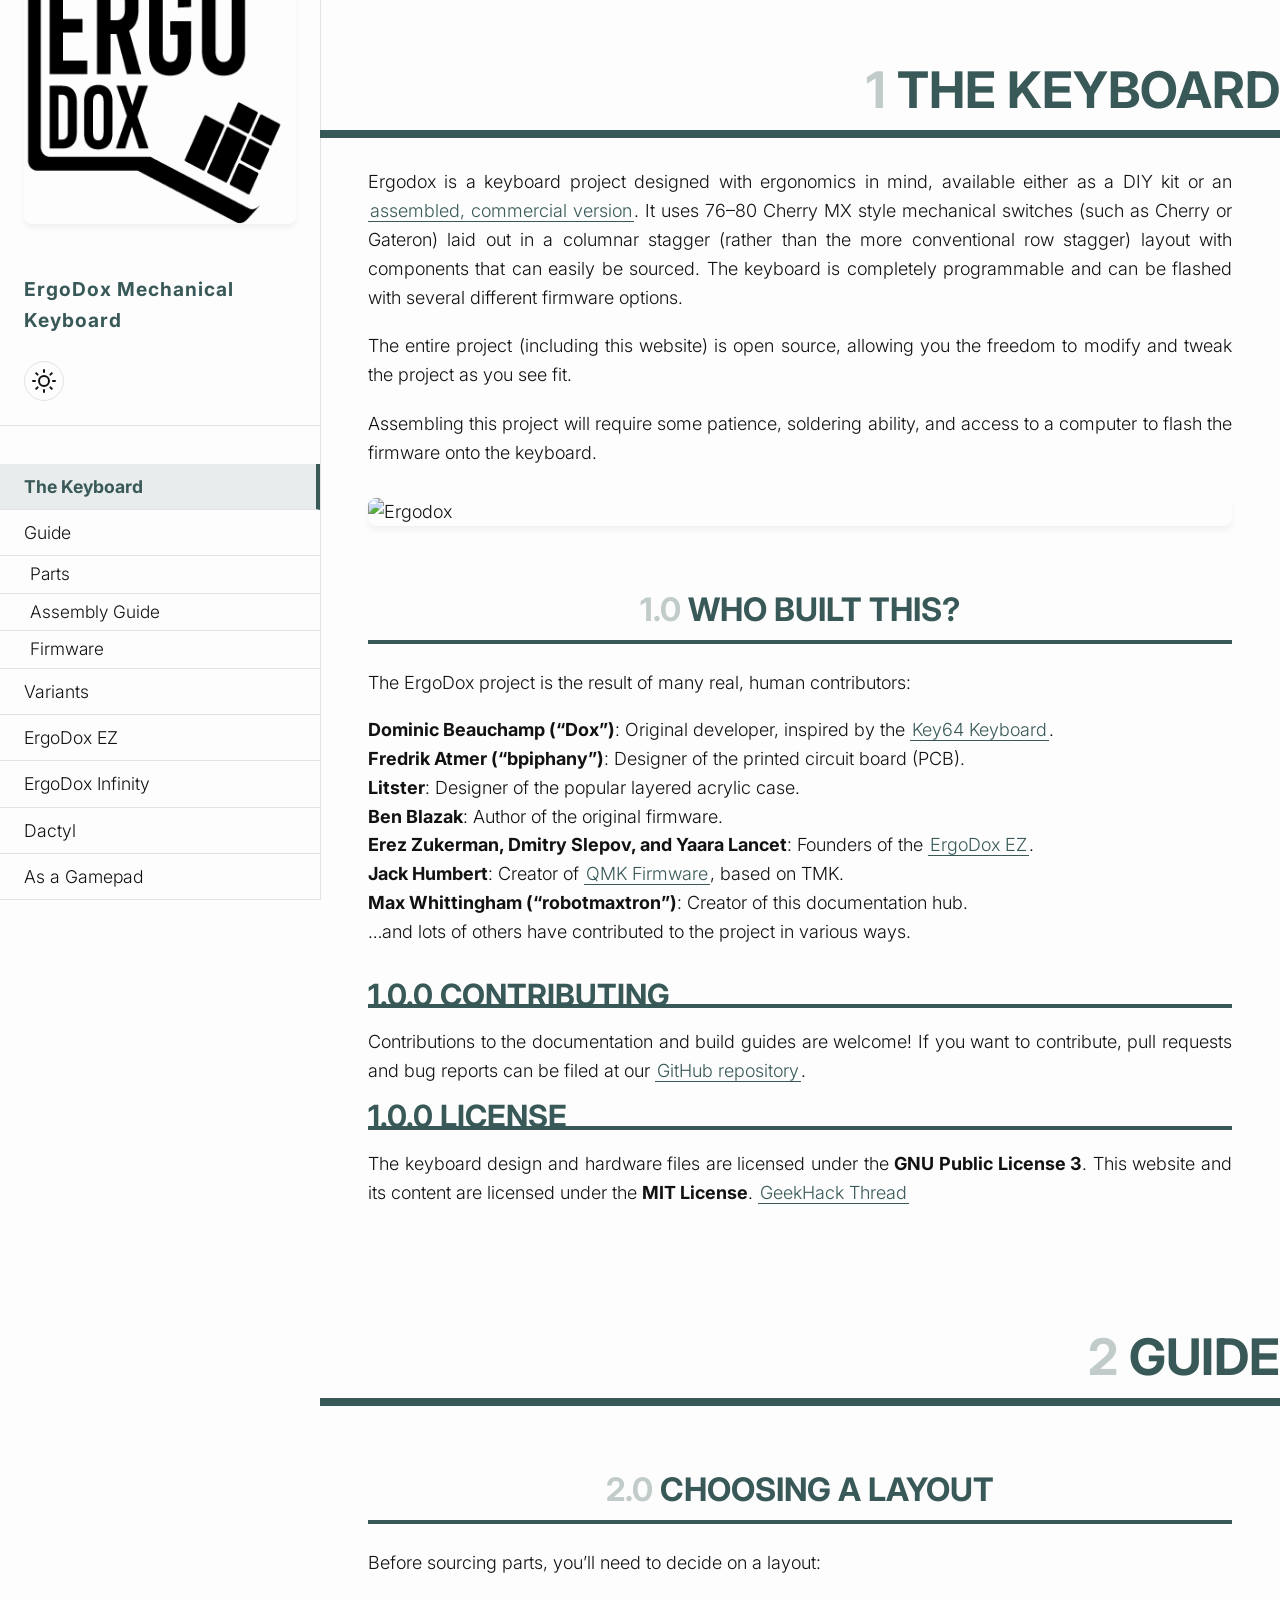
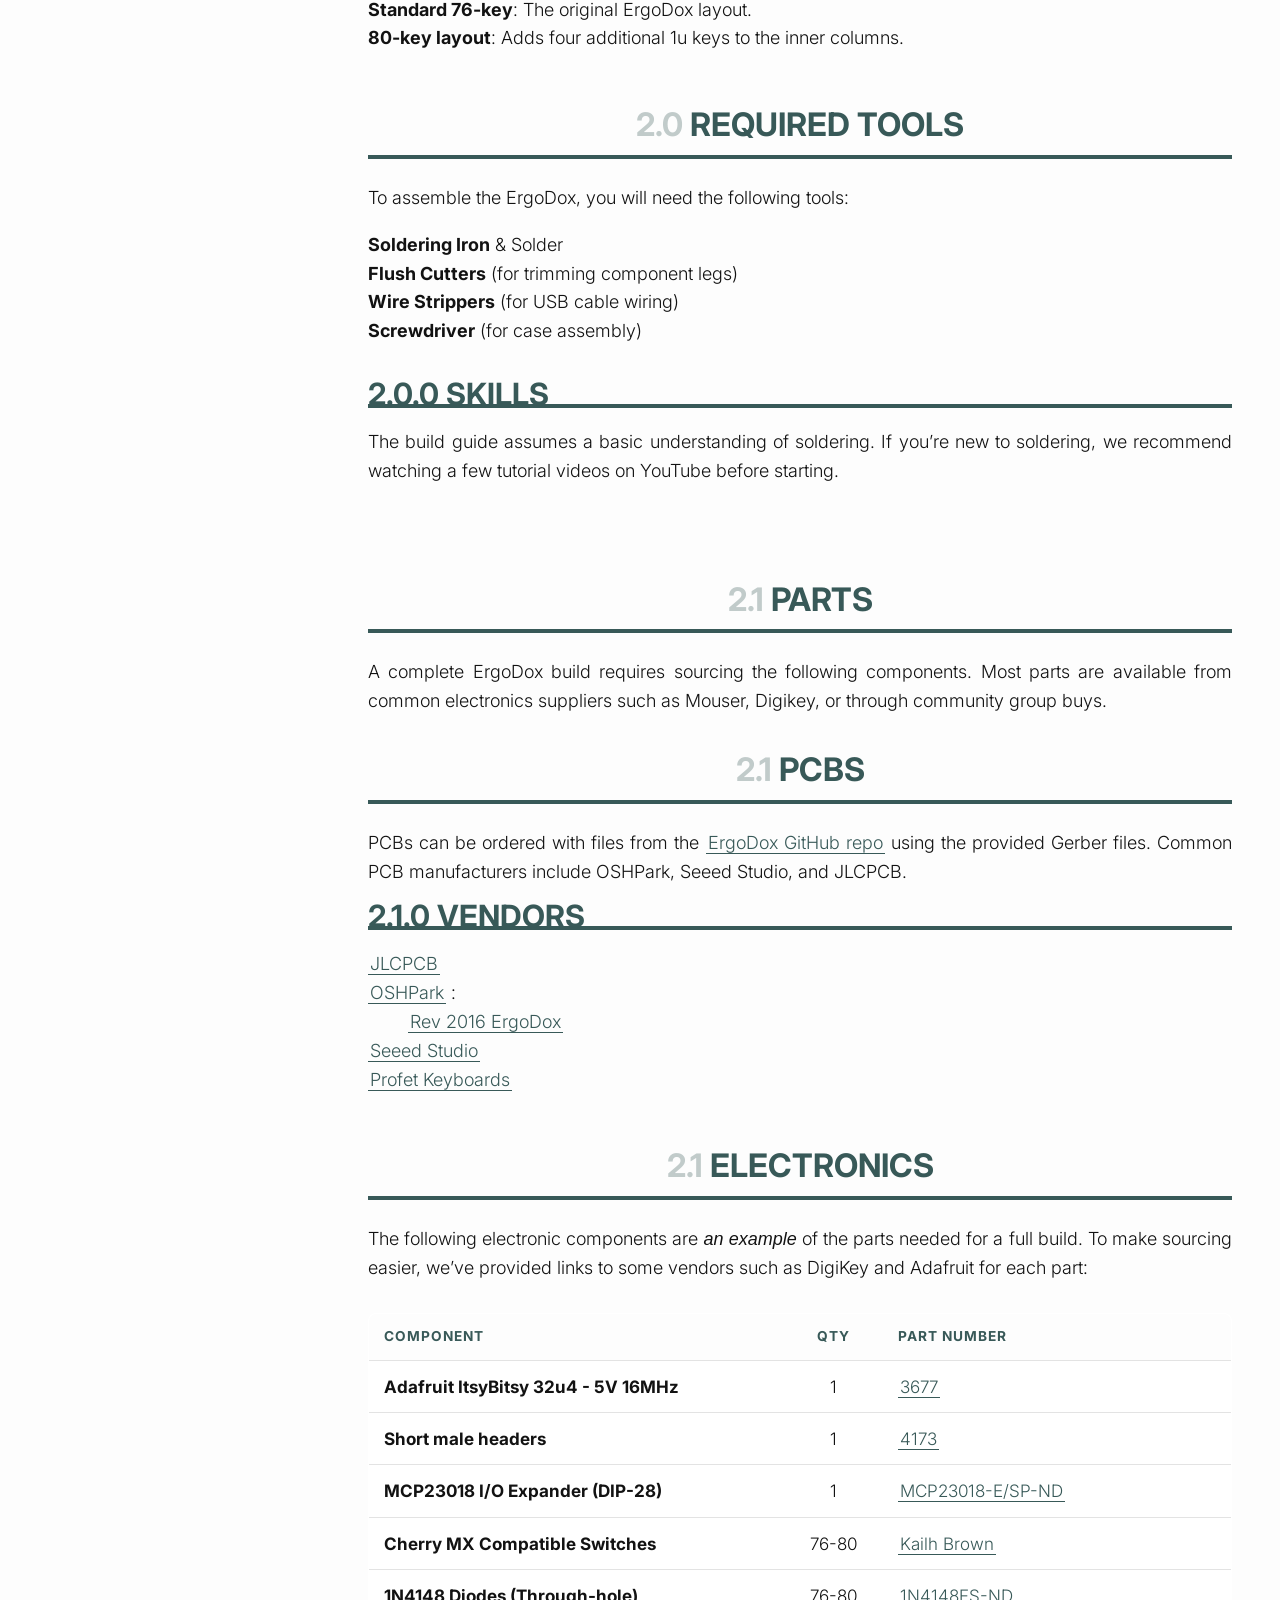
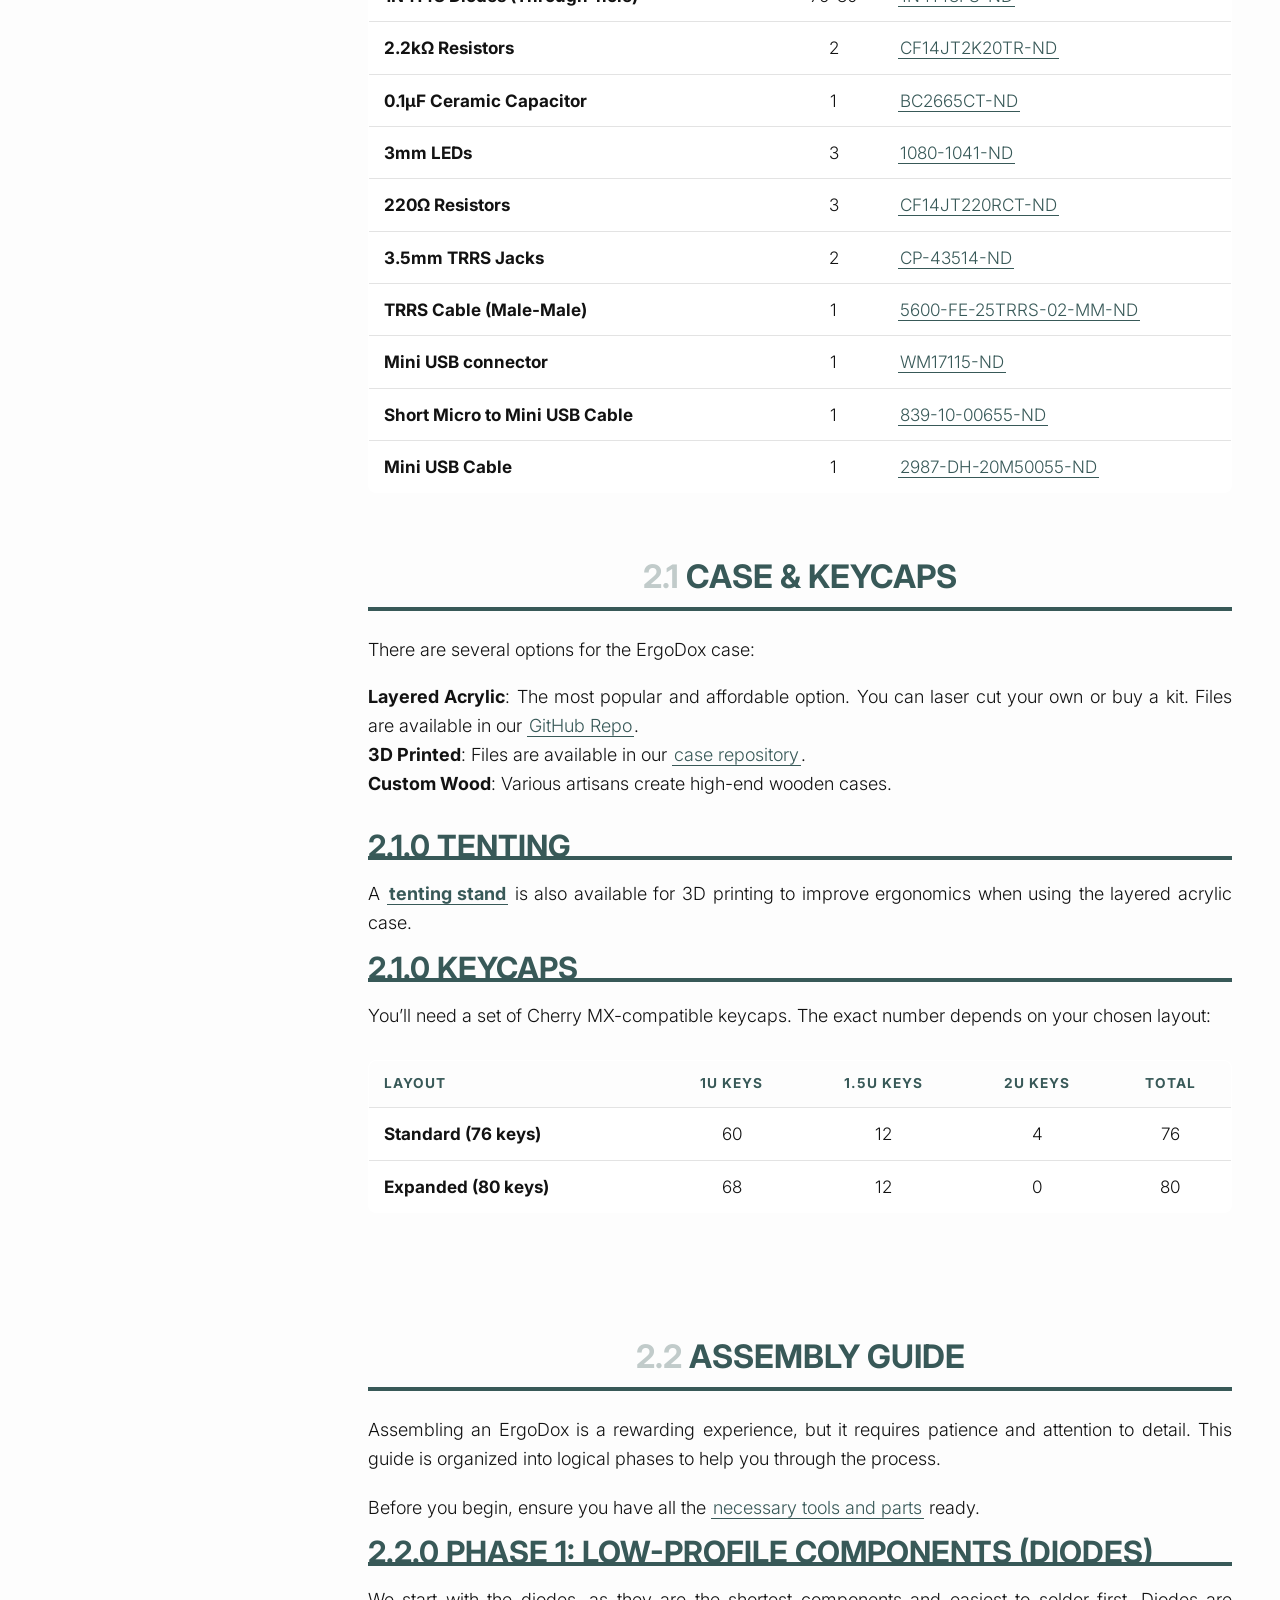
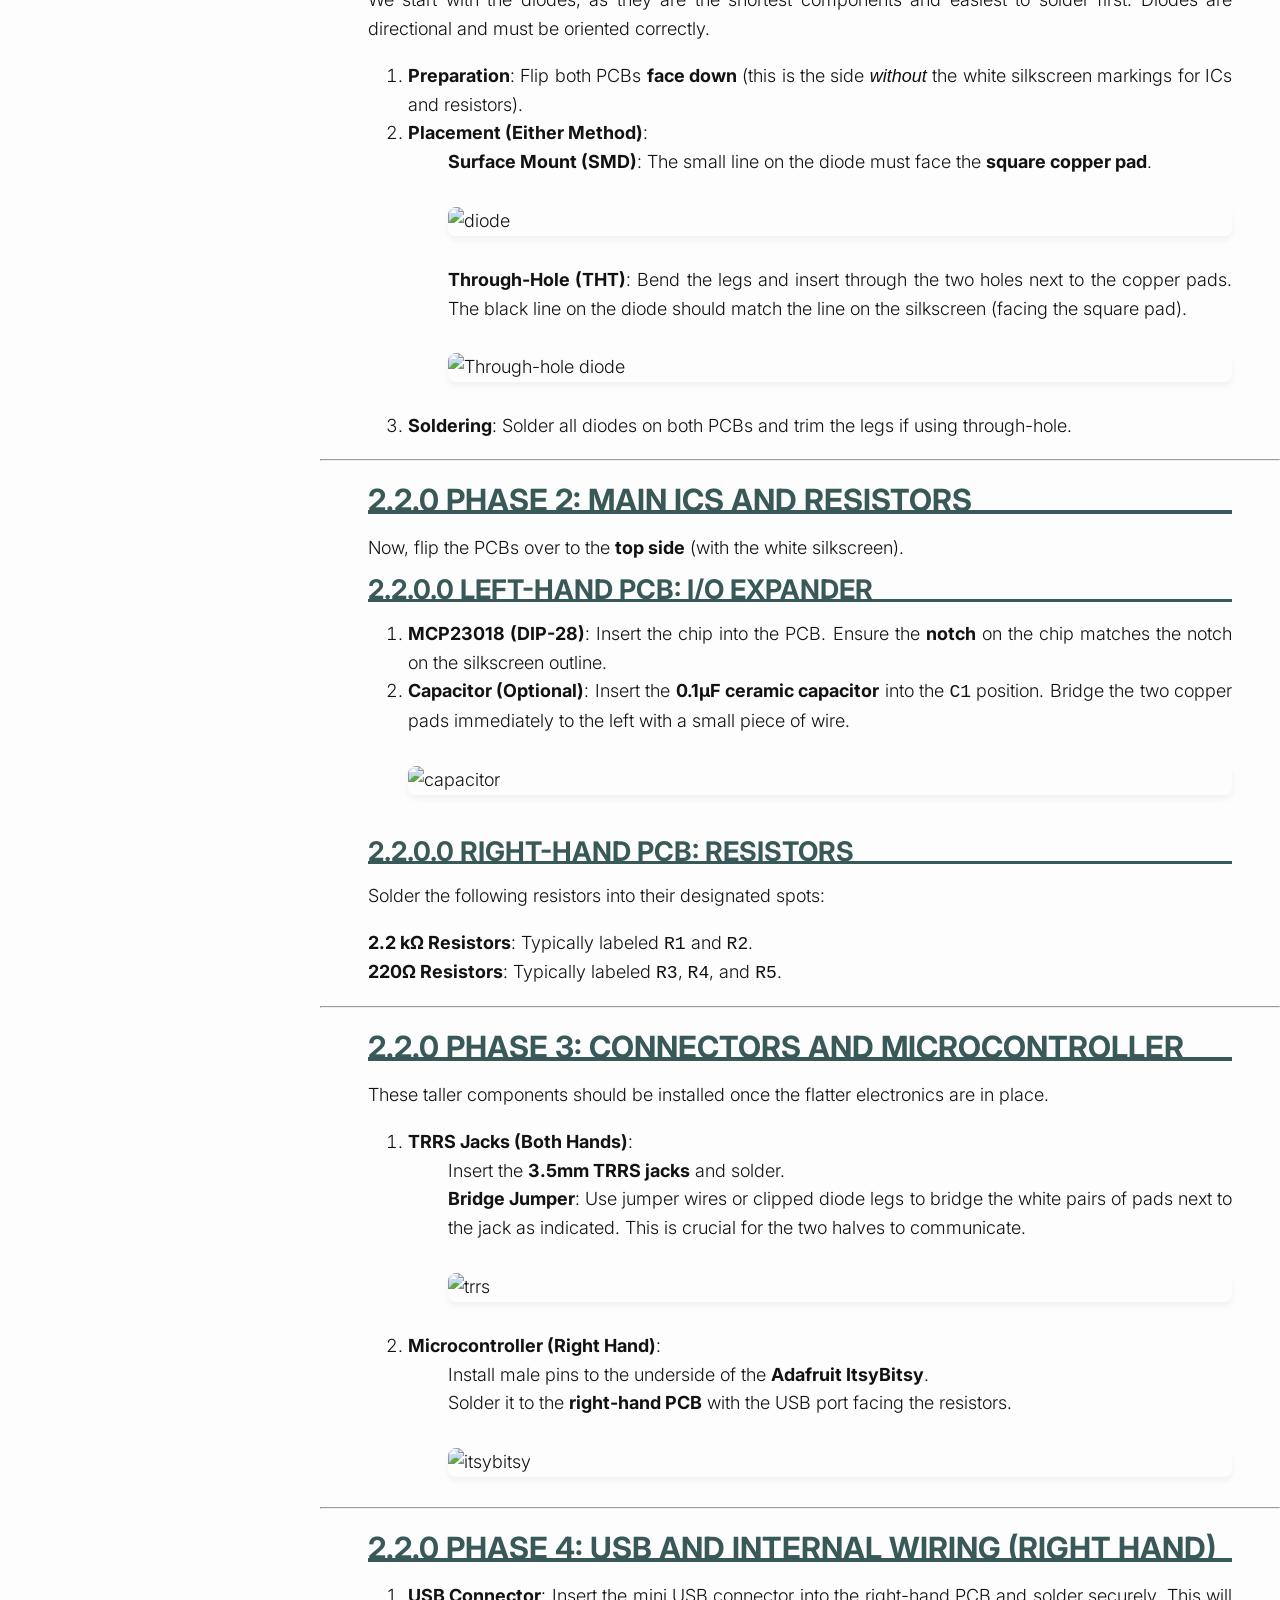
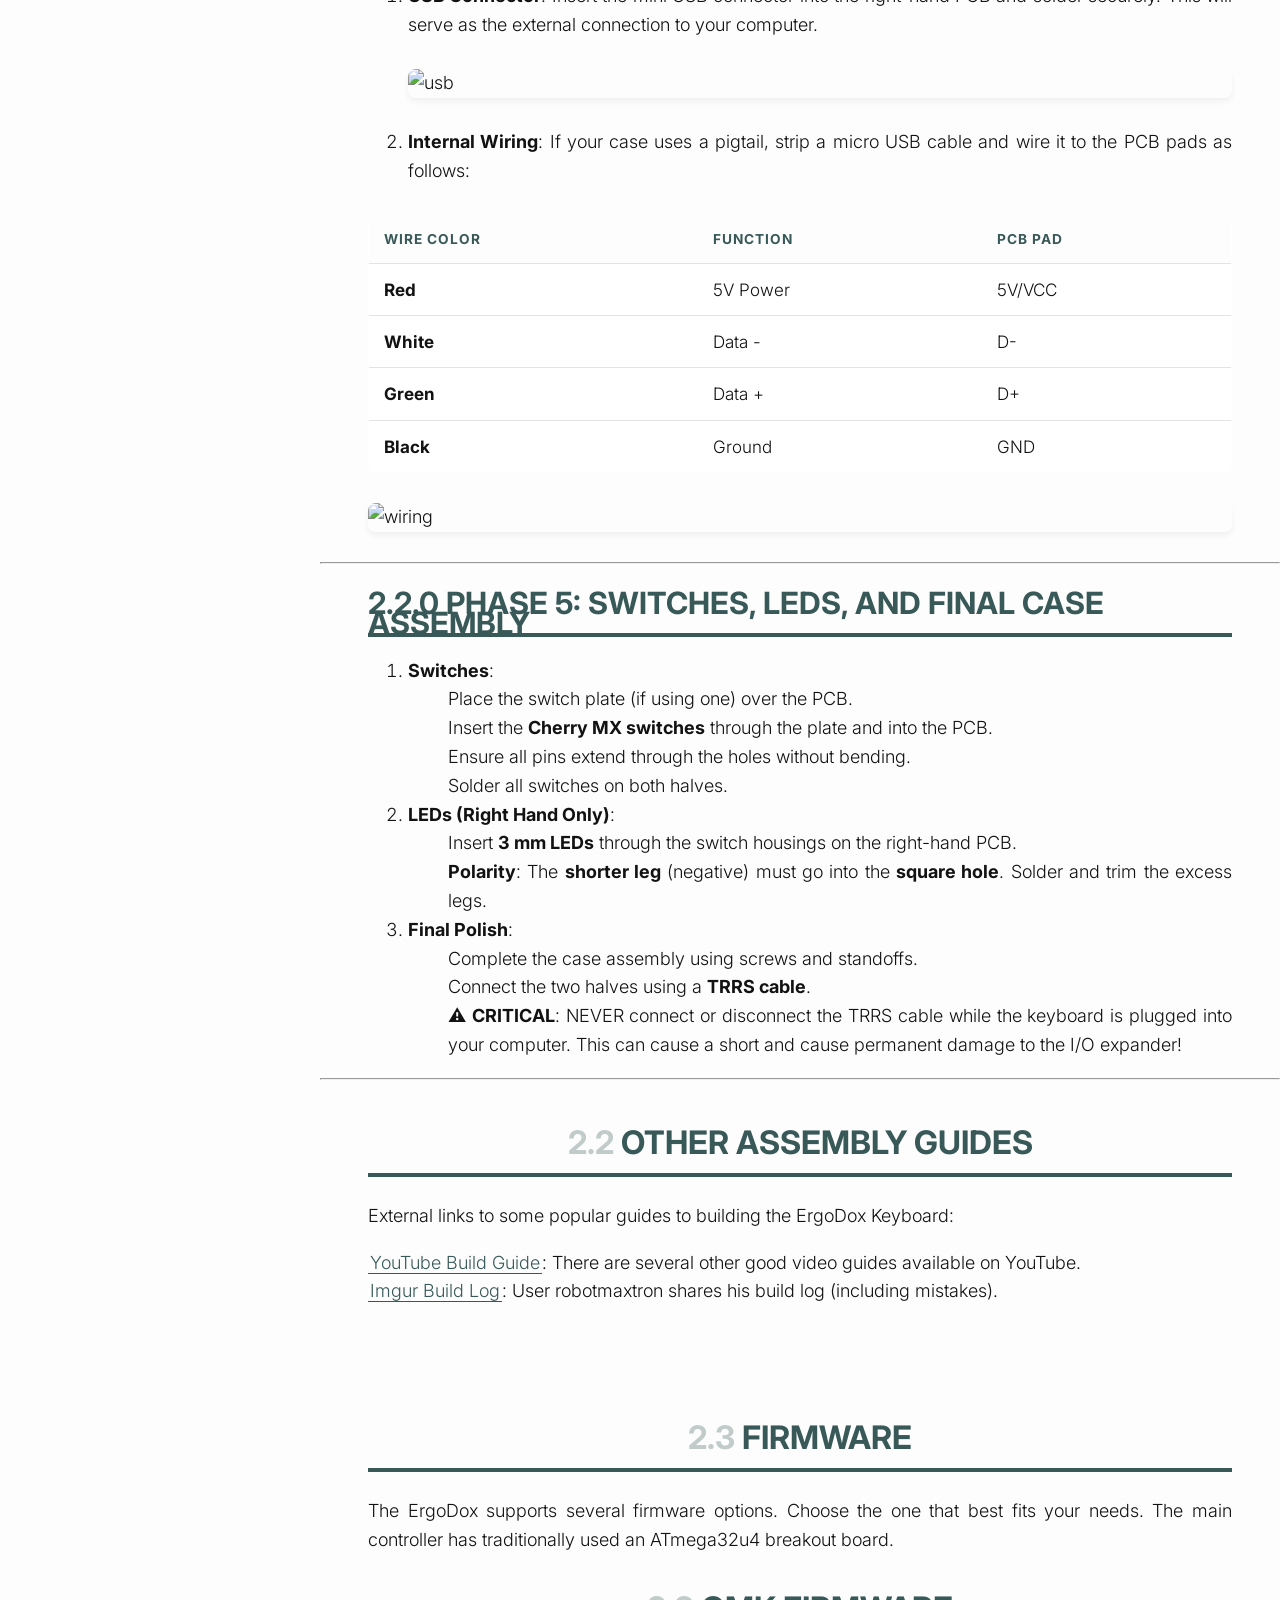
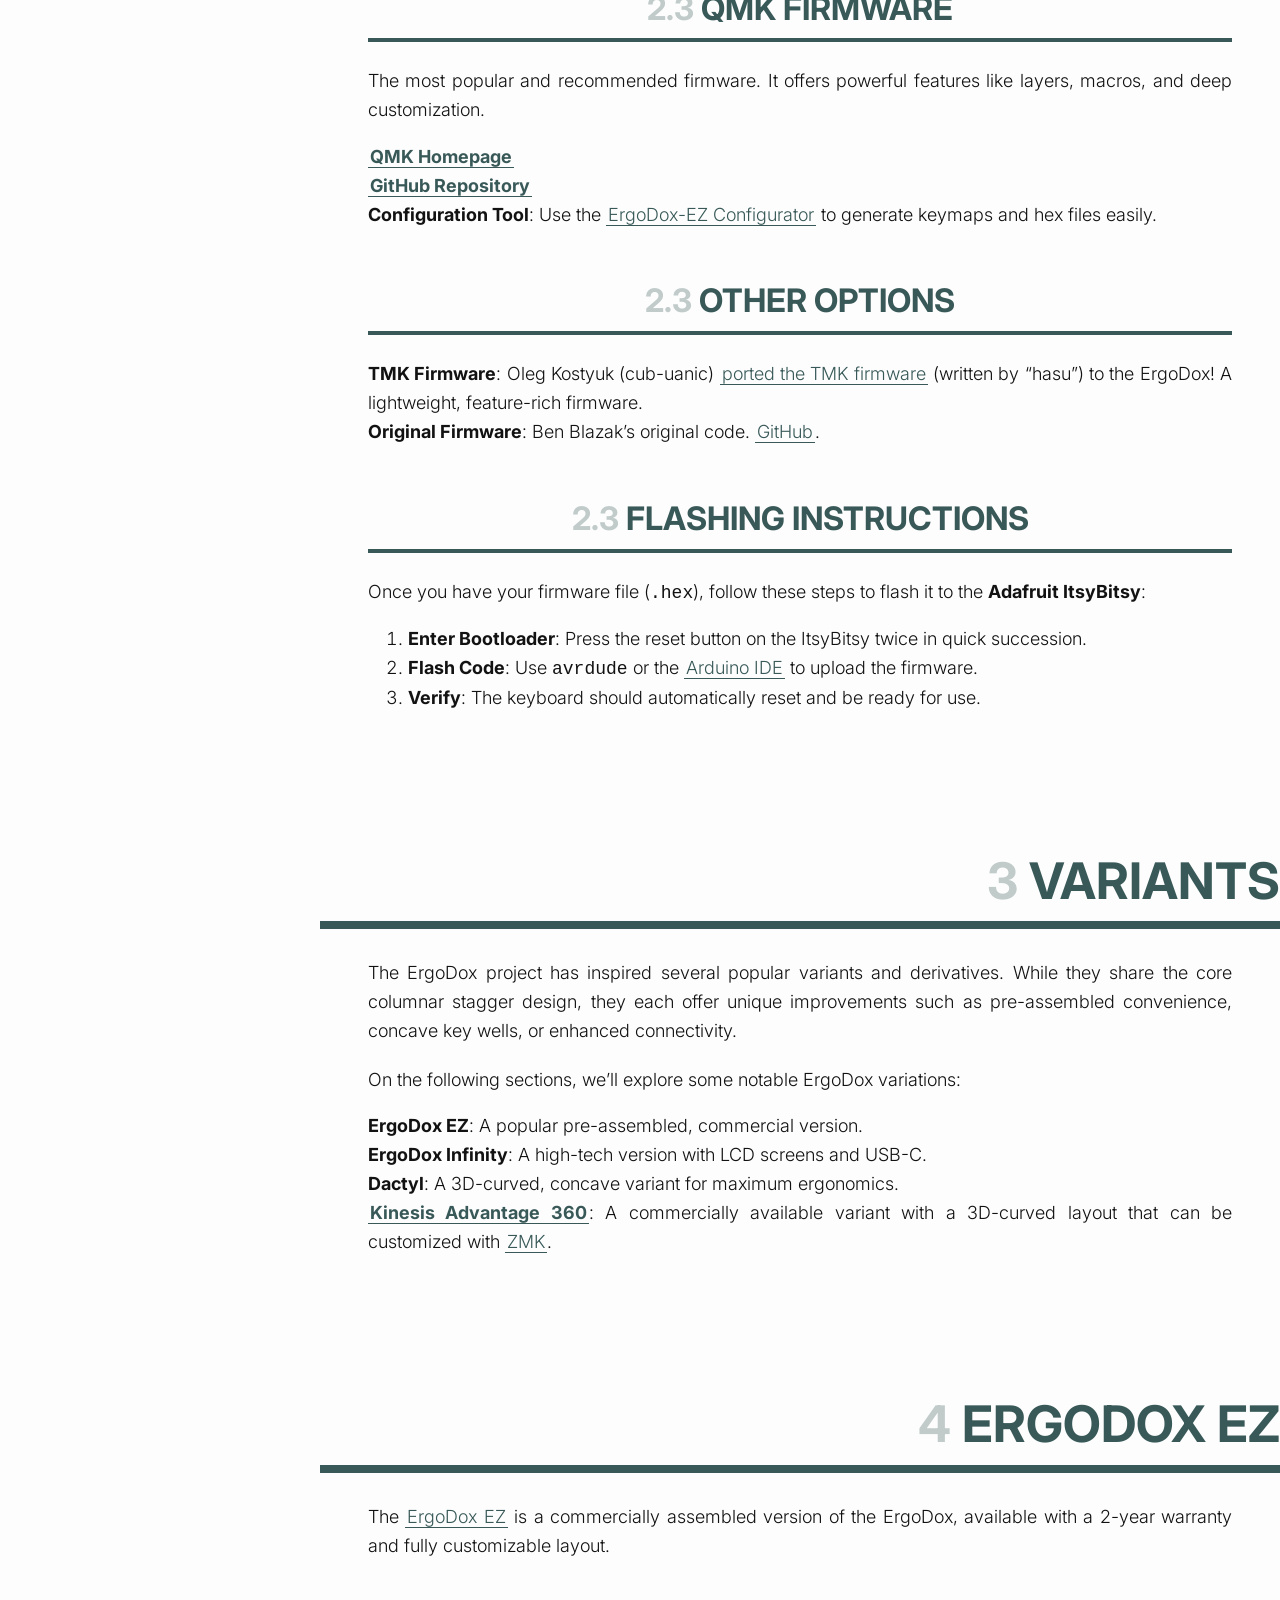
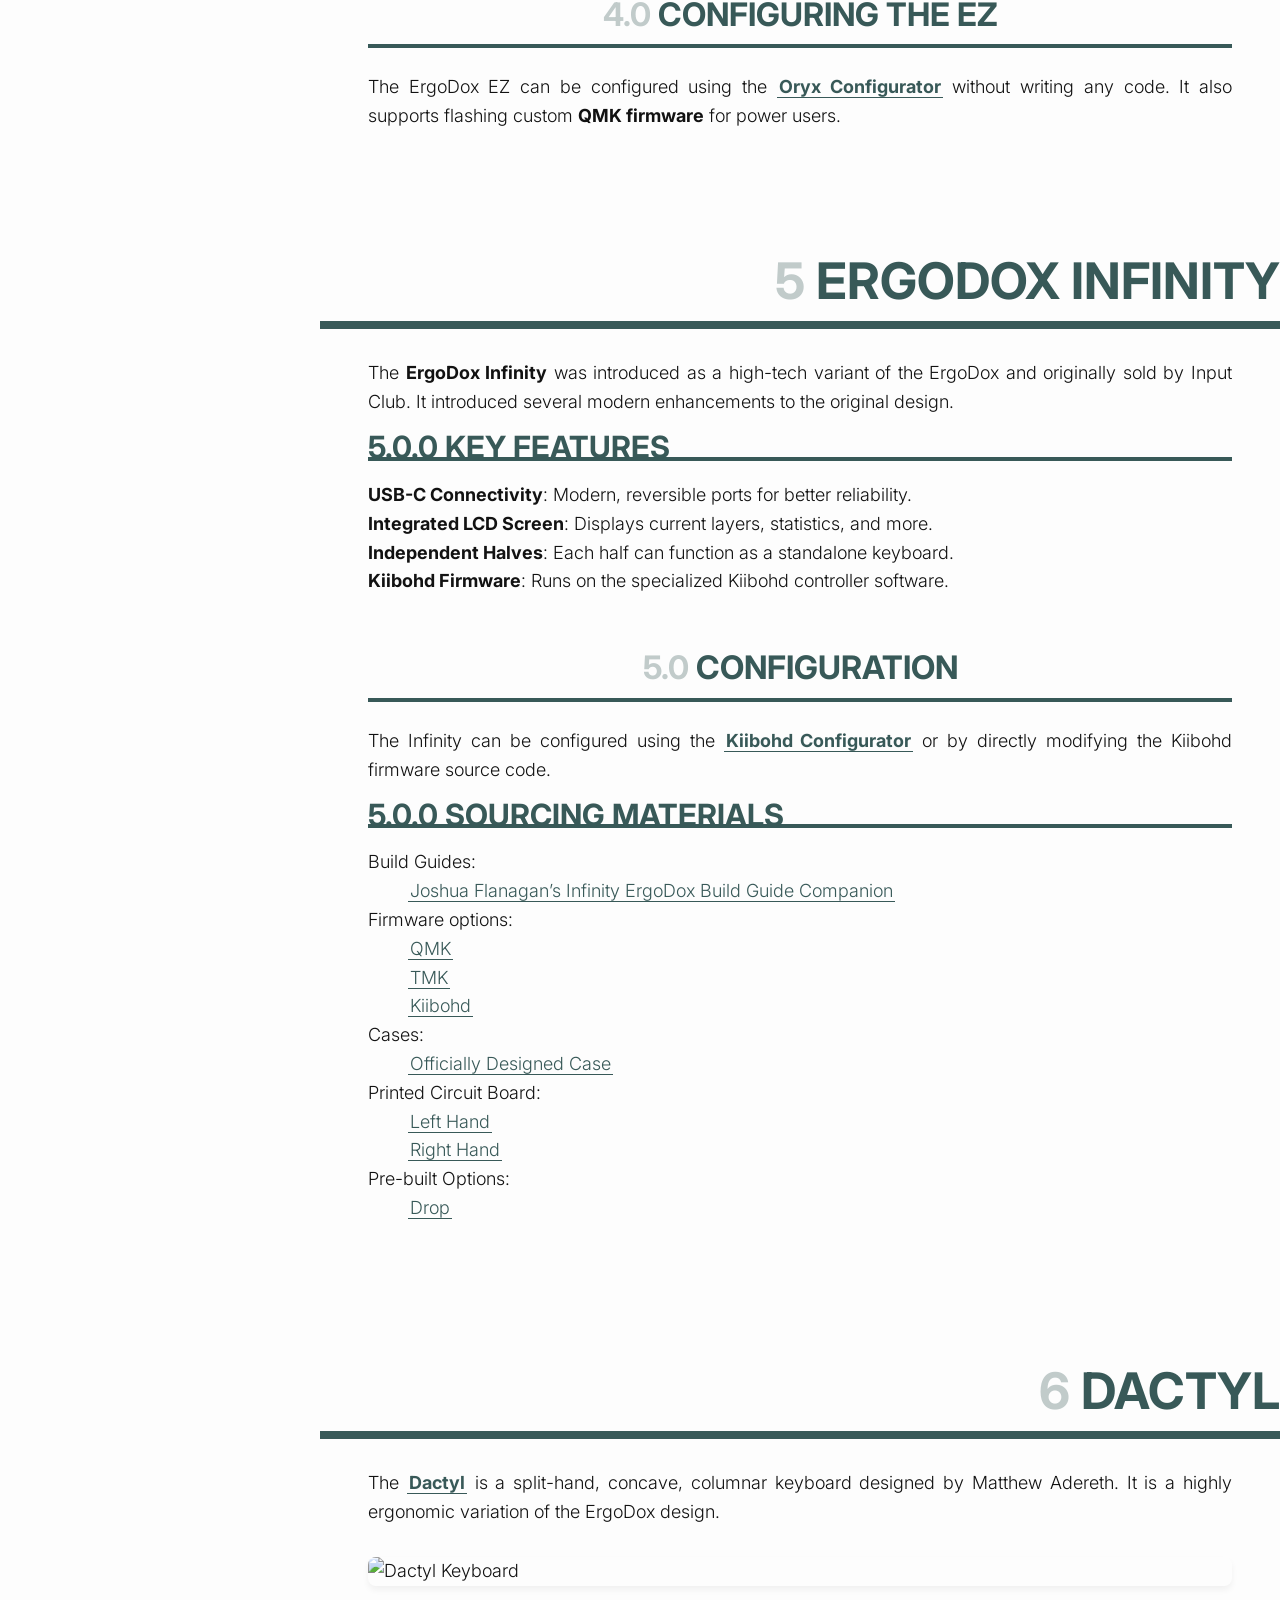
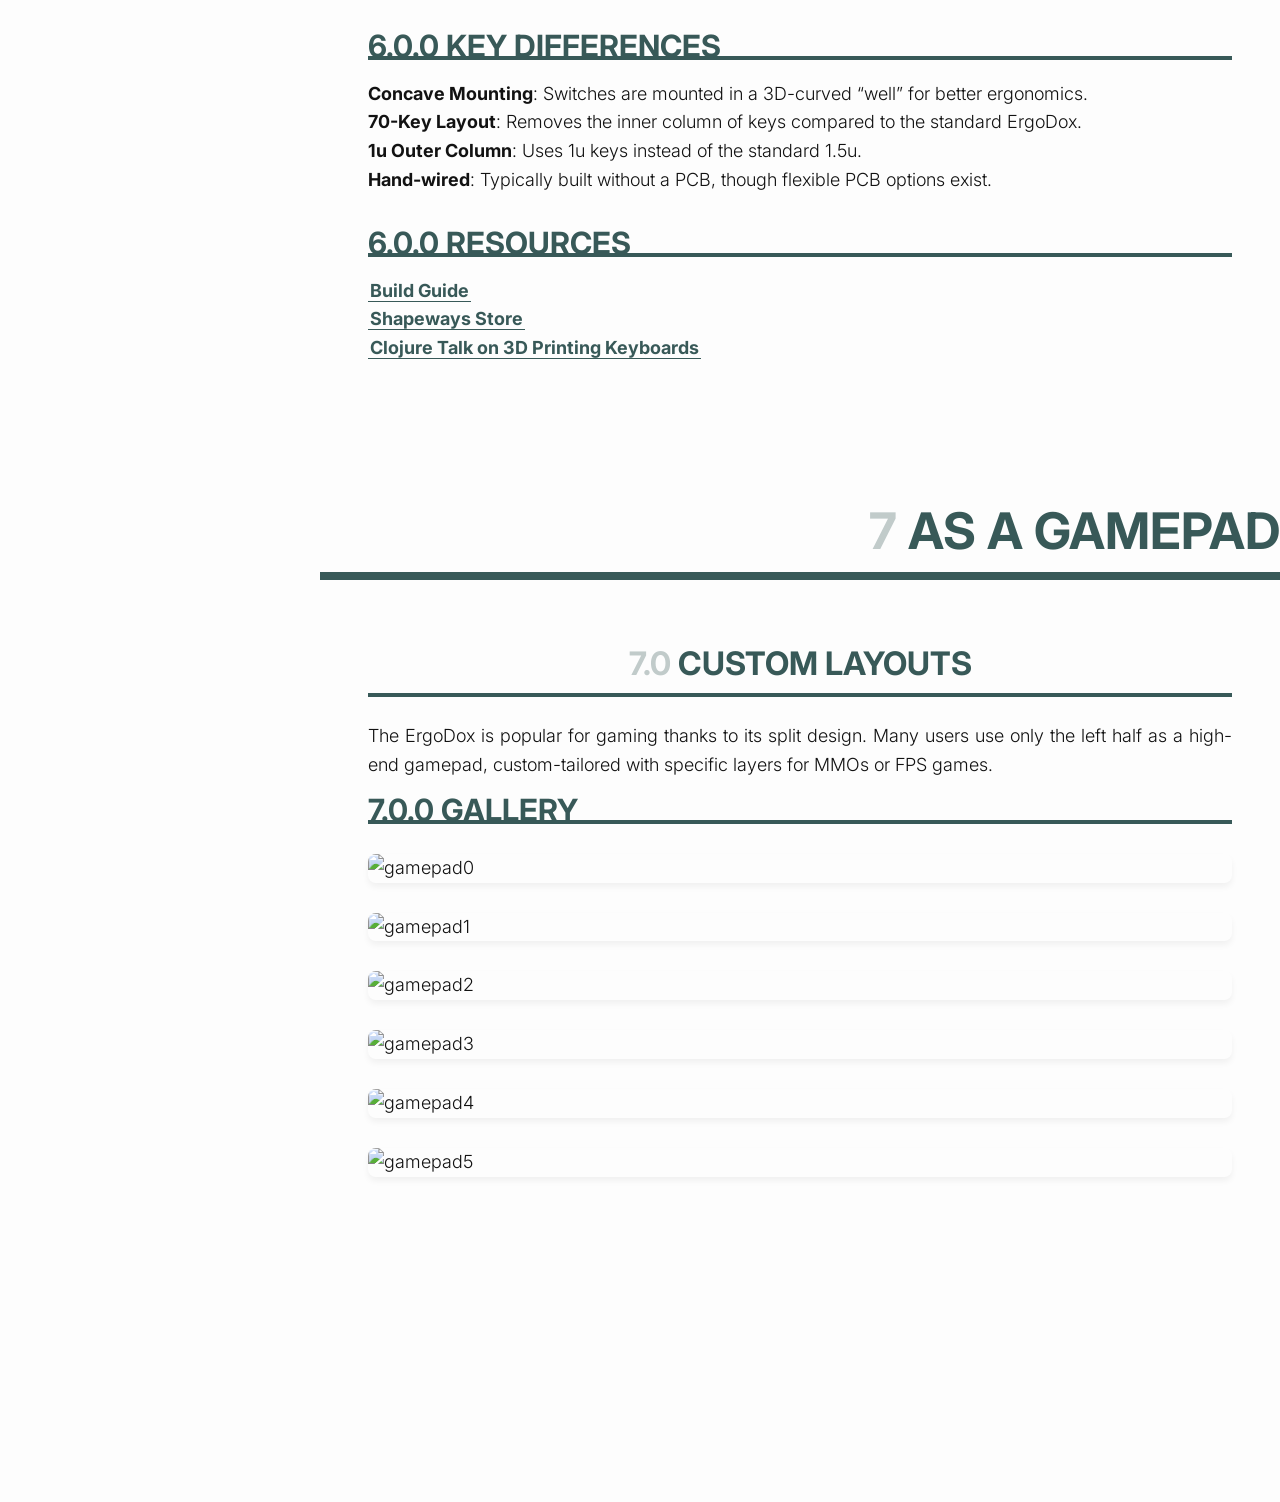
==== commit ad6056ea: "doc: updated tmk url to correctly point to cub-uanic tmk fork, updated qmk firmware urls, clarified " ====
--- a/deploy/index.html
+++ b/deploy/index.html
@@ -147,6 +147,7 @@
 <li><strong>Erez Zukerman, Dmitry Slepov, and Yaara Lancet</strong>: Founders of the <a href="https://ergodox-ez.com">ErgoDox EZ</a>.</li>
 <li><strong>Jack Humbert</strong>: Creator of <a href="https://github.com/jackhumbert/qmk_firmware">QMK Firmware</a>, based on TMK.</li>
 <li><strong>Max Whittingham (&ldquo;robotmaxtron&rdquo;)</strong>: Creator of this documentation hub.</li>
+<li>&hellip;and lots of others have contributed to the project in various ways.</li>
 </ul>
 <h3 id="contributing">Contributing</h3>
 <p>Contributions to the documentation and build guides are welcome! If you want to contribute, pull requests and bug
@@ -189,18 +190,22 @@
             <p>A complete ErgoDox build requires sourcing the following components. Most parts are available from common electronics
 suppliers such as Mouser, Digikey, or through community group buys.</p>
 <h2 id="pcbs">PCBs</h2>
-<p>PCBs can be ordered with files from the <a href="https://github.com/robotmaxtron/ErgoDox">ErgoDox GitHub repo</a> using the
-provided Gerber files. Common PCB manufacturers include OSHPark, Seeed Studio, and JLCPCB.</p>
+<p>PCBs can be ordered with files from the <a href="https://github.com/robotmaxtron/ErgoDox">ErgoDox GitHub repo</a> using the provided Gerber files. Common PCB
+manufacturers include OSHPark, Seeed Studio, and JLCPCB.</p>
 <h3 id="vendors">Vendors</h3>
 <ul>
 <li><a href="https://jlcpcb.com/">JLCPCB</a></li>
-<li><a href="https://oshpark.com/">OSHPark</a></li>
+<li><a href="https://oshpark.com/">OSHPark</a> :
+<ul>
+<li><a href="https://oshpark.com/shared_projects/wWzS30He">Rev 2016 ErgoDox</a></li>
+</ul>
+</li>
 <li><a href="https://www.seeedstudio.com/">Seeed Studio</a></li>
 <li><a href="https://shop.profetkeyboards.com/product/ergodox-pcbs">Profet Keyboards</a></li>
 </ul>
 <h2 id="electronics">Electronics</h2>
-<p>The following electronic components are needed for a full build. To make sourcing easier, we&rsquo;ve provided links to
-some vendors such as DigiKey and Adafruit for each part:</p>
+<p>The following electronic components are <em>an example</em> of the parts needed for a full build. To make sourcing easier, we&rsquo;ve
+provided links to some vendors such as DigiKey and Adafruit for each part:</p>
 <table>
   <thead>
       <tr>
@@ -216,19 +221,19 @@
           <td style="text-align: left"><a href="https://www.adafruit.com/product/3677">3677</a></td>
       </tr>
       <tr>
-          <td style="text-align: left"><strong>IC Socket</strong></td>
+          <td style="text-align: left"><strong>Short male headers</strong></td>
           <td style="text-align: center">1</td>
           <td style="text-align: left"><a href="https://www.adafruit.com/product/4173">4173</a></td>
       </tr>
       <tr>
           <td style="text-align: left"><strong>MCP23018 I/O Expander (DIP-28)</strong></td>
           <td style="text-align: center">1</td>
-          <td style="text-align: left"><a href="https://www.digikey.com/en/products/detail/microchip-technology/MCP23018-E-SP/2126296">MCP23018-E/SP-ND</a></td>
+          <td style="text-align: left"><a href="https://www.digikey.com/en/products/detail/microchip-technology/MCP23018-E-SP/1999505">MCP23018-E/SP-ND</a></td>
       </tr>
       <tr>
           <td style="text-align: left"><strong>Cherry MX Compatible Switches</strong></td>
           <td style="text-align: center">76-80</td>
-          <td style="text-align: left">Various</td>
+          <td style="text-align: left"><a href="https://www.adafruit.com/product/4954">Kailh Brown</a></td>
       </tr>
       <tr>
           <td style="text-align: left"><strong>1N4148 Diodes (Through-hole)</strong></td>
@@ -291,7 +296,8 @@
 <li><strong>Custom Wood</strong>: Various artisans create high-end wooden cases.</li>
 </ul>
 <h3 id="tenting">Tenting</h3>
-<p>A <strong><a href="https://github.com/Ergodox-io/ergodox-tent">tenting stand</a></strong> is also available for 3D printing to improve ergonomics.</p>
+<p>A <strong><a href="https://github.com/Ergodox-io/ergodox-tent">tenting stand</a></strong> is also available for 3D printing to improve
+ergonomics when using the layered acrylic case.</p>
 <h3 id="keycaps">Keycaps</h3>
 <p>You&rsquo;ll need a set of Cherry MX-compatible keycaps. The exact number depends on your chosen layout:</p>
 <table>
@@ -337,7 +343,7 @@
 <ol>
 <li><strong>Preparation</strong>: Flip both PCBs <strong>face down</strong> (this is the side <em>without</em> the white silkscreen markings for ICs and
 resistors).</li>
-<li><strong>Placement</strong>:
+<li><strong>Placement (Either Method)</strong>:
 <ul>
 <li><strong>Surface Mount (SMD)</strong>: The small line on the diode must face the <strong>square copper pad</strong>.</li>
 <li><img src="../img/diode-min.jpg" alt="diode"></li>
@@ -346,7 +352,7 @@
 <li><img src="../img/th-diode-min.jpg" alt="Through-hole diode"></li>
 </ul>
 </li>
-<li><strong>Soldering</strong>: Solder all diodes on both PCBs and trim the legs if using THT.</li>
+<li><strong>Soldering</strong>: Solder all diodes on both PCBs and trim the legs if using through-hole.</li>
 </ol>
 <hr>
 <h3 id="phase-2-main-ics-and-resistors">Phase 2: Main ICs and Resistors</h3>
@@ -469,17 +475,19 @@
             <h2>
             Firmware
             </h2>
-            <p>The ErgoDox supports several firmware options. Choose the one that best fits your needs.</p>
+            <p>The ErgoDox supports several firmware options. Choose the one that best fits your needs. The main controller has
+traditionally used an ATmega32u4 breakout board.</p>
 <h2 id="qmk-firmware">QMK Firmware</h2>
 <p>The most popular and recommended firmware. It offers powerful features like layers, macros, and deep customization.</p>
 <ul>
-<li><strong><a href="http://qmk.fm/keyboards/ergodox/">QMK Homepage</a></strong></li>
-<li><strong><a href="https://github.com/jackhumbert/qmk_firmware">GitHub Repository</a></strong></li>
+<li><strong><a href="https://qmk.fm">QMK Homepage</a></strong></li>
+<li><strong><a href="https://github.com/qmk/qmk_firmware/tree/master/keyboards/ergodox_ez">GitHub Repository</a></strong></li>
 <li><strong>Configuration Tool</strong>: Use the <a href="https://configure.zsa.io/ergodox-ez/layouts/default/latest/0">ErgoDox-EZ Configurator</a> to generate keymaps and hex files easily.</li>
 </ul>
 <h2 id="other-options">Other Options</h2>
 <ul>
-<li><strong>TMK Firmware</strong>: Lightweight, feature-rich firmware. <a href="https://github.com/tmk/tmk_keyboard">GitHub</a>.</li>
+<li><strong>TMK Firmware</strong>: Oleg Kostyuk (cub-uanic) <a href="https://github.com/cub-uanic/tmk_keyboard">ported the TMK firmware</a>
+(written by &ldquo;hasu&rdquo;) to the ErgoDox! A lightweight, feature-rich firmware.</li>
 <li><strong>Original Firmware</strong>: Ben Blazak&rsquo;s original code. <a href="https://github.com/benblazak/ergodox-firmware">GitHub</a>.</li>
 </ul>
 <h2 id="flashing-instructions">Flashing Instructions</h2>
@@ -499,11 +507,13 @@
             <p>The ErgoDox project has inspired several popular variants and derivatives. While they share the core columnar stagger
 design, they each offer unique improvements such as pre-assembled convenience, concave key wells, or enhanced
 connectivity.</p>
-<p>On the following sections, we explore the most notable ErgoDox variations:</p>
-<ul>
-<li><strong>ErgoDox EZ</strong>: The most popular pre-assembled, commercial version.</li>
+<p>On the following sections, we&rsquo;ll explore some notable ErgoDox variations:</p>
+<ul>
+<li><strong>ErgoDox EZ</strong>: A  popular pre-assembled, commercial version.</li>
 <li><strong>ErgoDox Infinity</strong>: A high-tech version with LCD screens and USB-C.</li>
 <li><strong>Dactyl</strong>: A 3D-curved, concave variant for maximum ergonomics.</li>
+<li><strong><a href="https://kinesis-ergo.com/keyboards/advantage360/">Kinesis Advantage 360</a></strong>: A commercially available variant with
+a 3D-curved layout that can be customized with <a href="https://v0-3-branch.zmk.dev/docs/hardware">ZMK</a>.</li>
 </ul>
 
         </section>
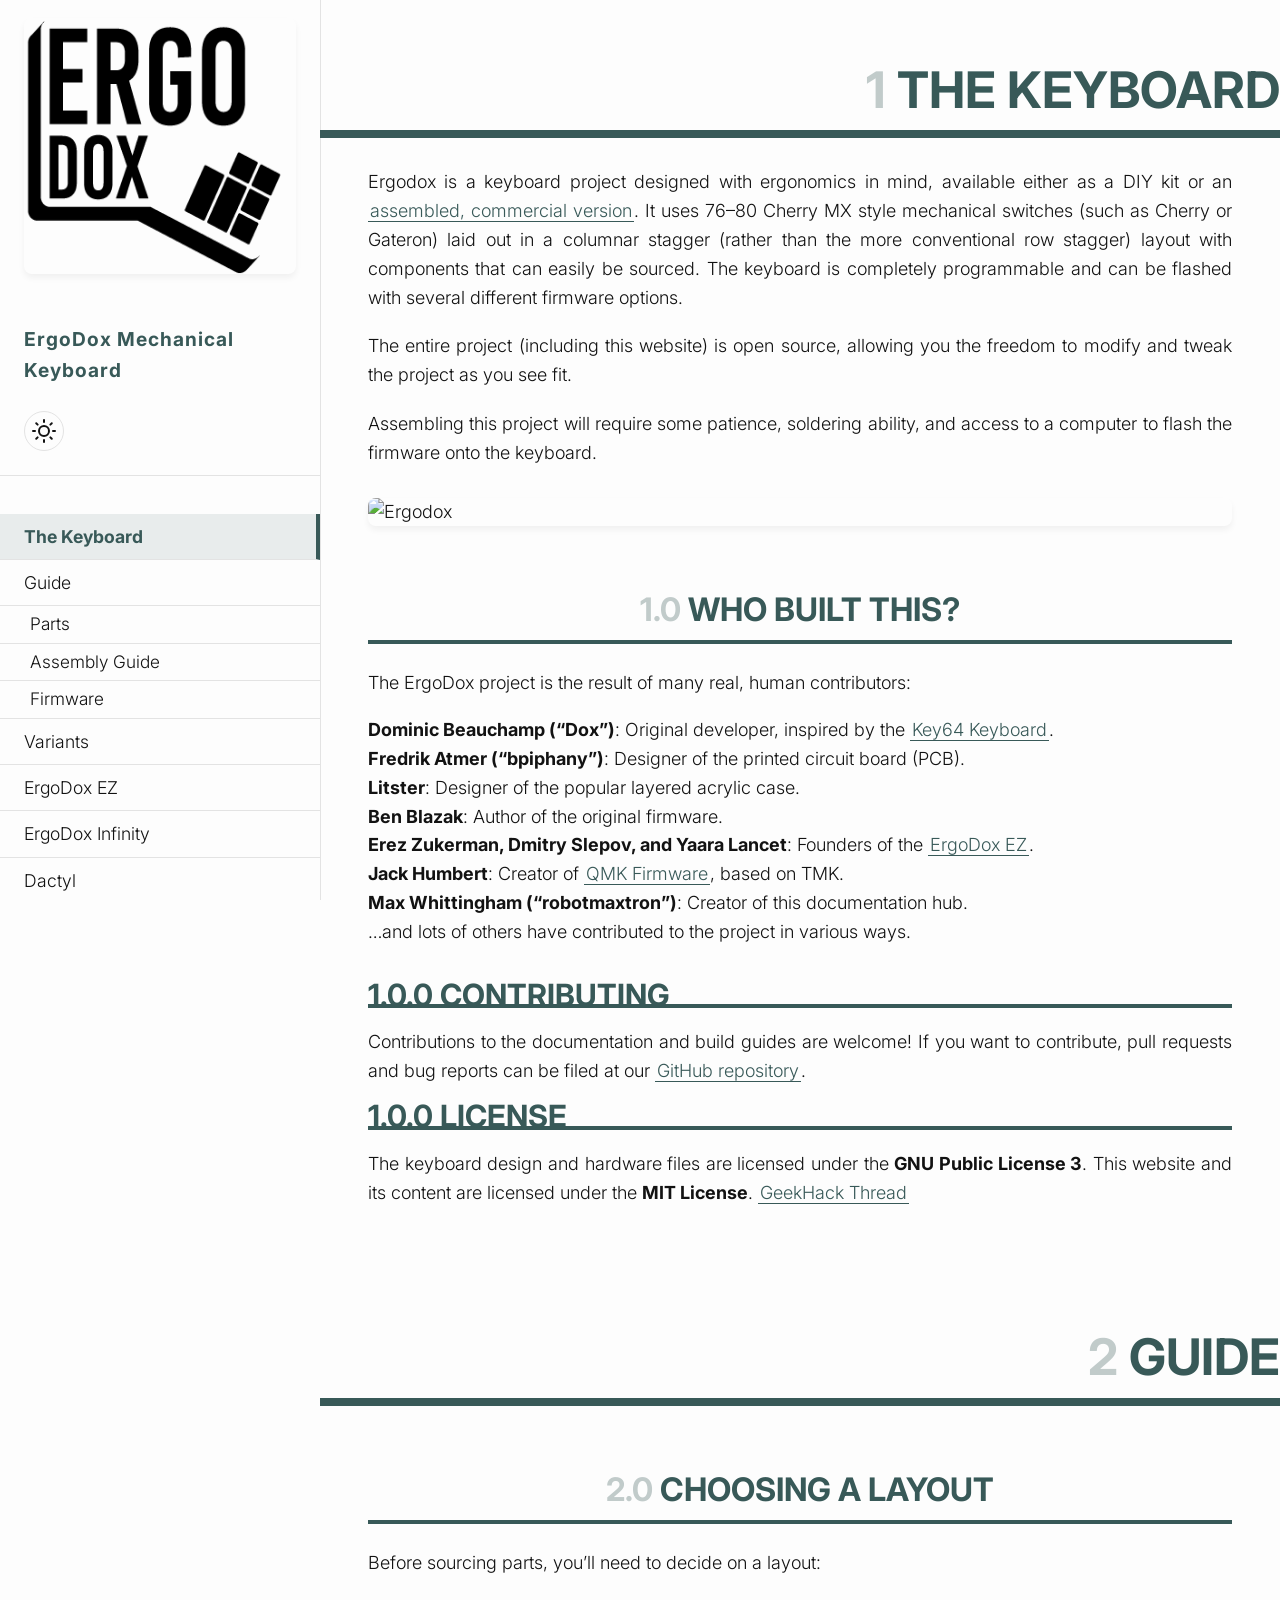
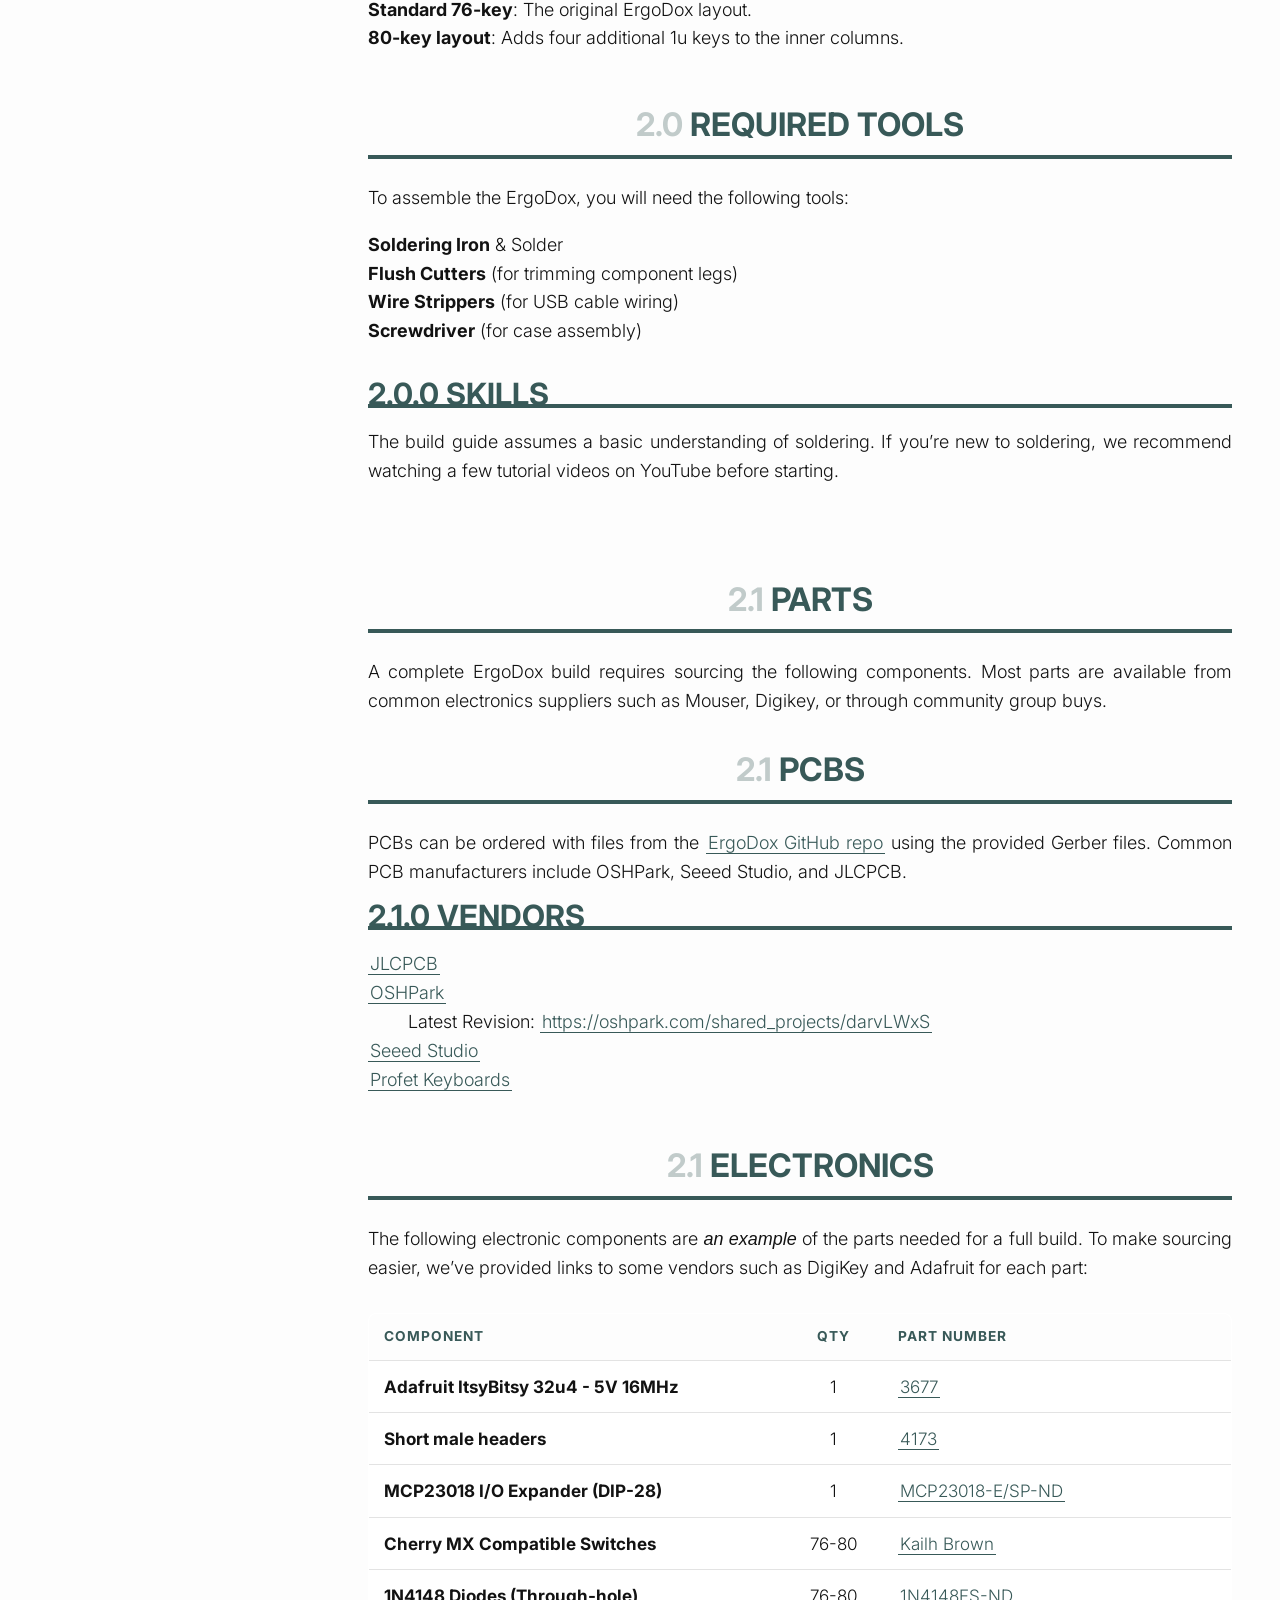
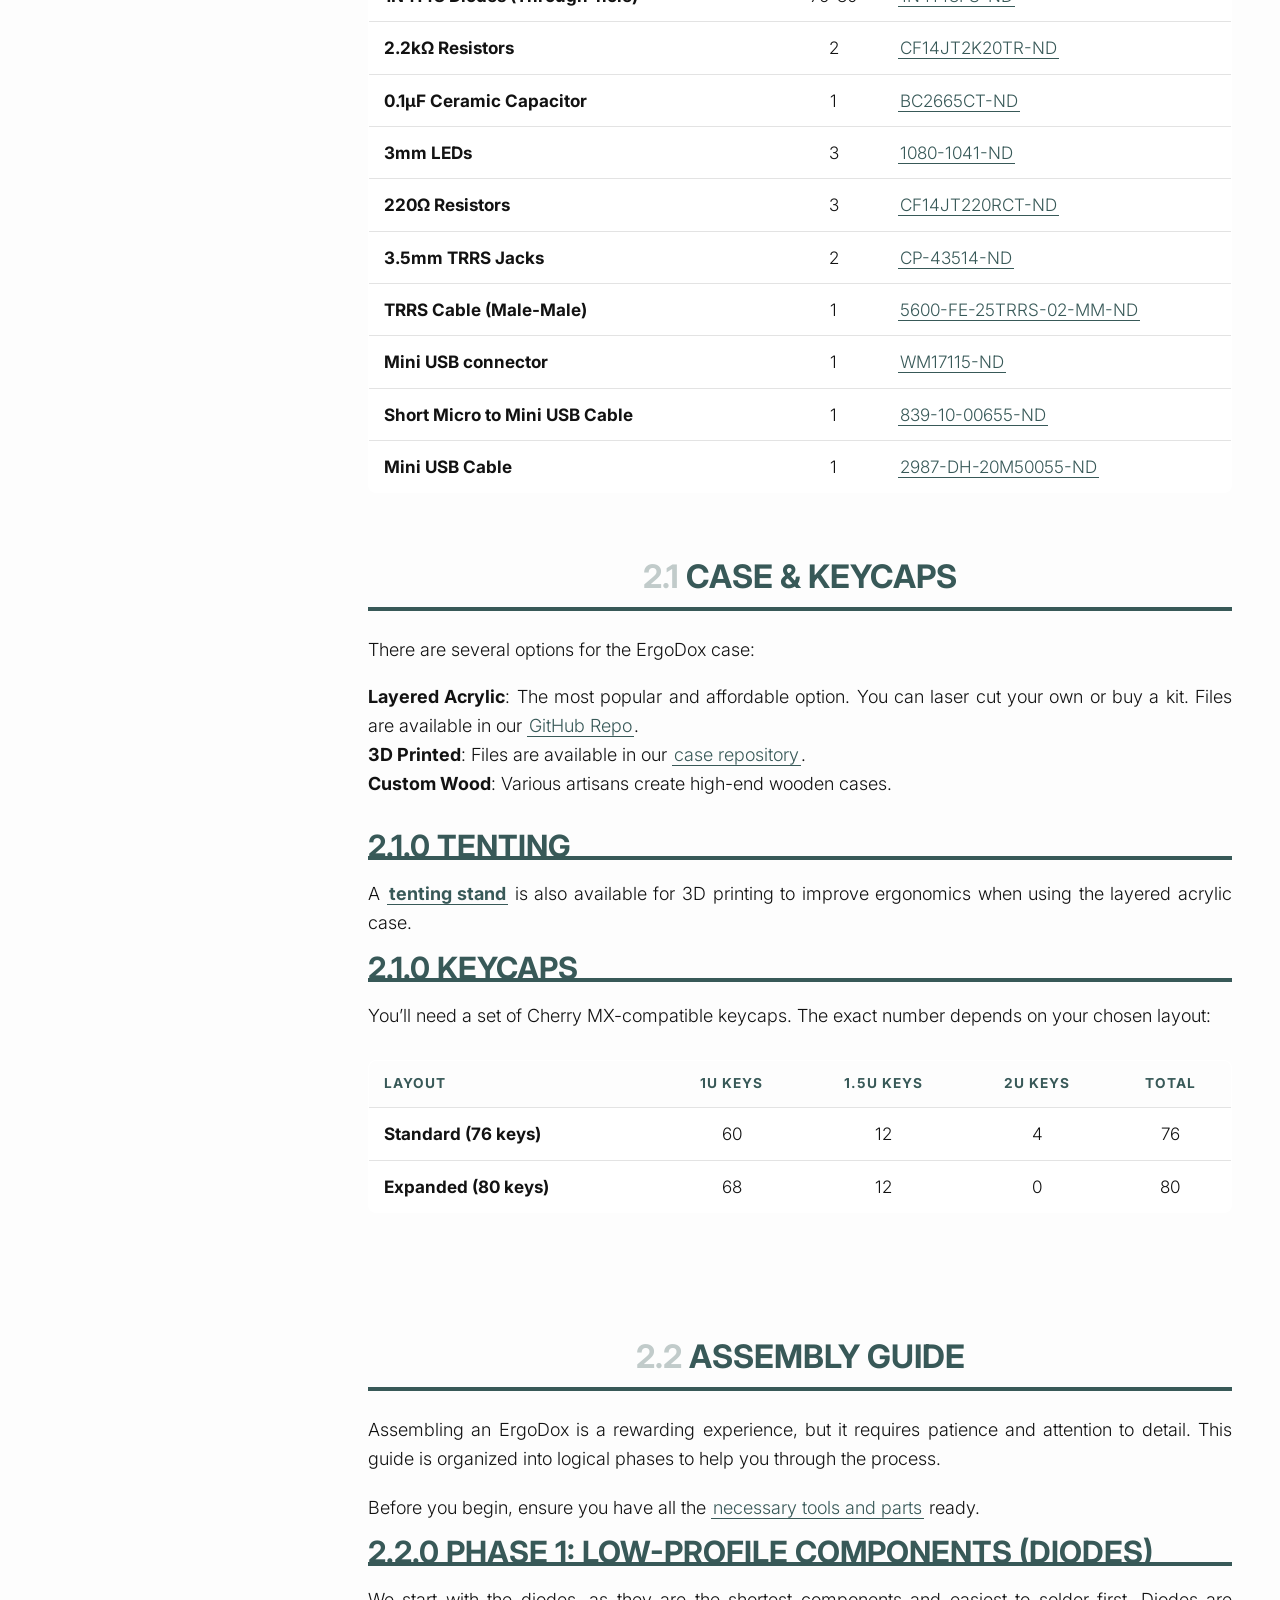
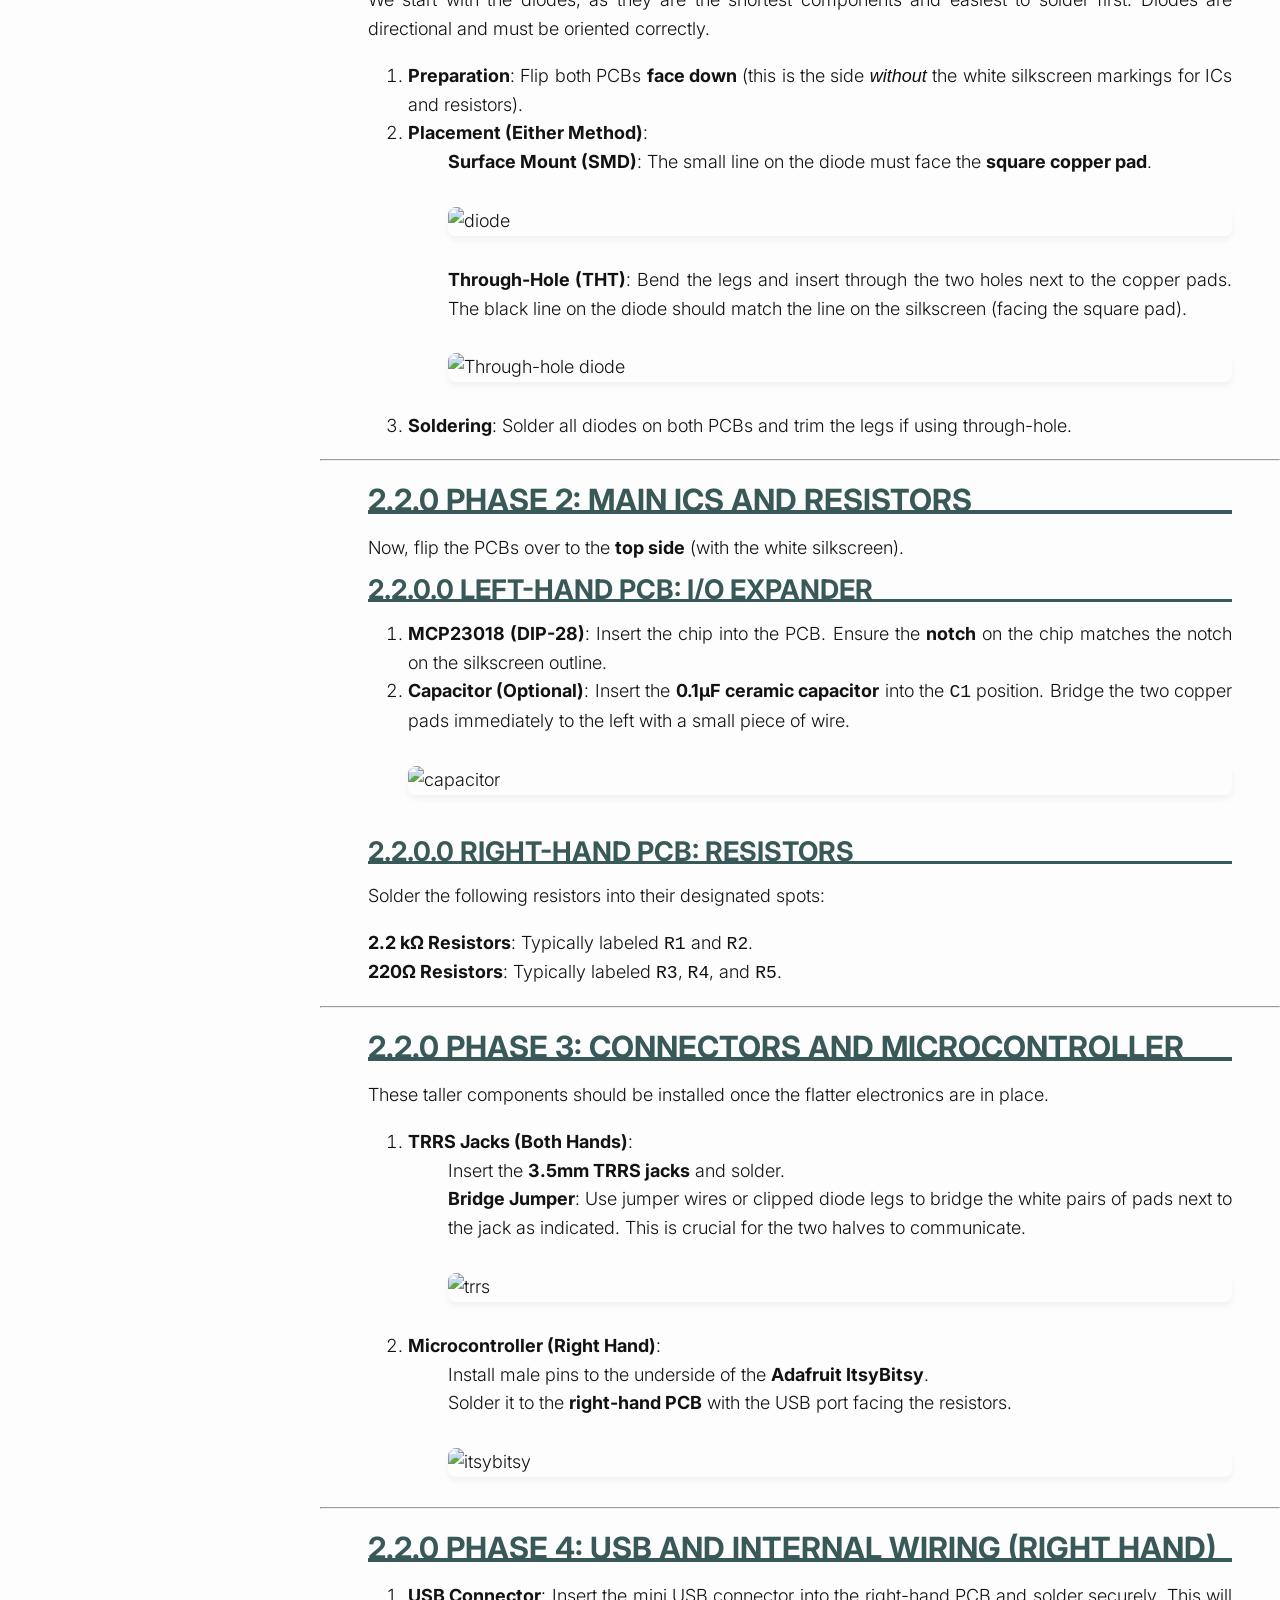
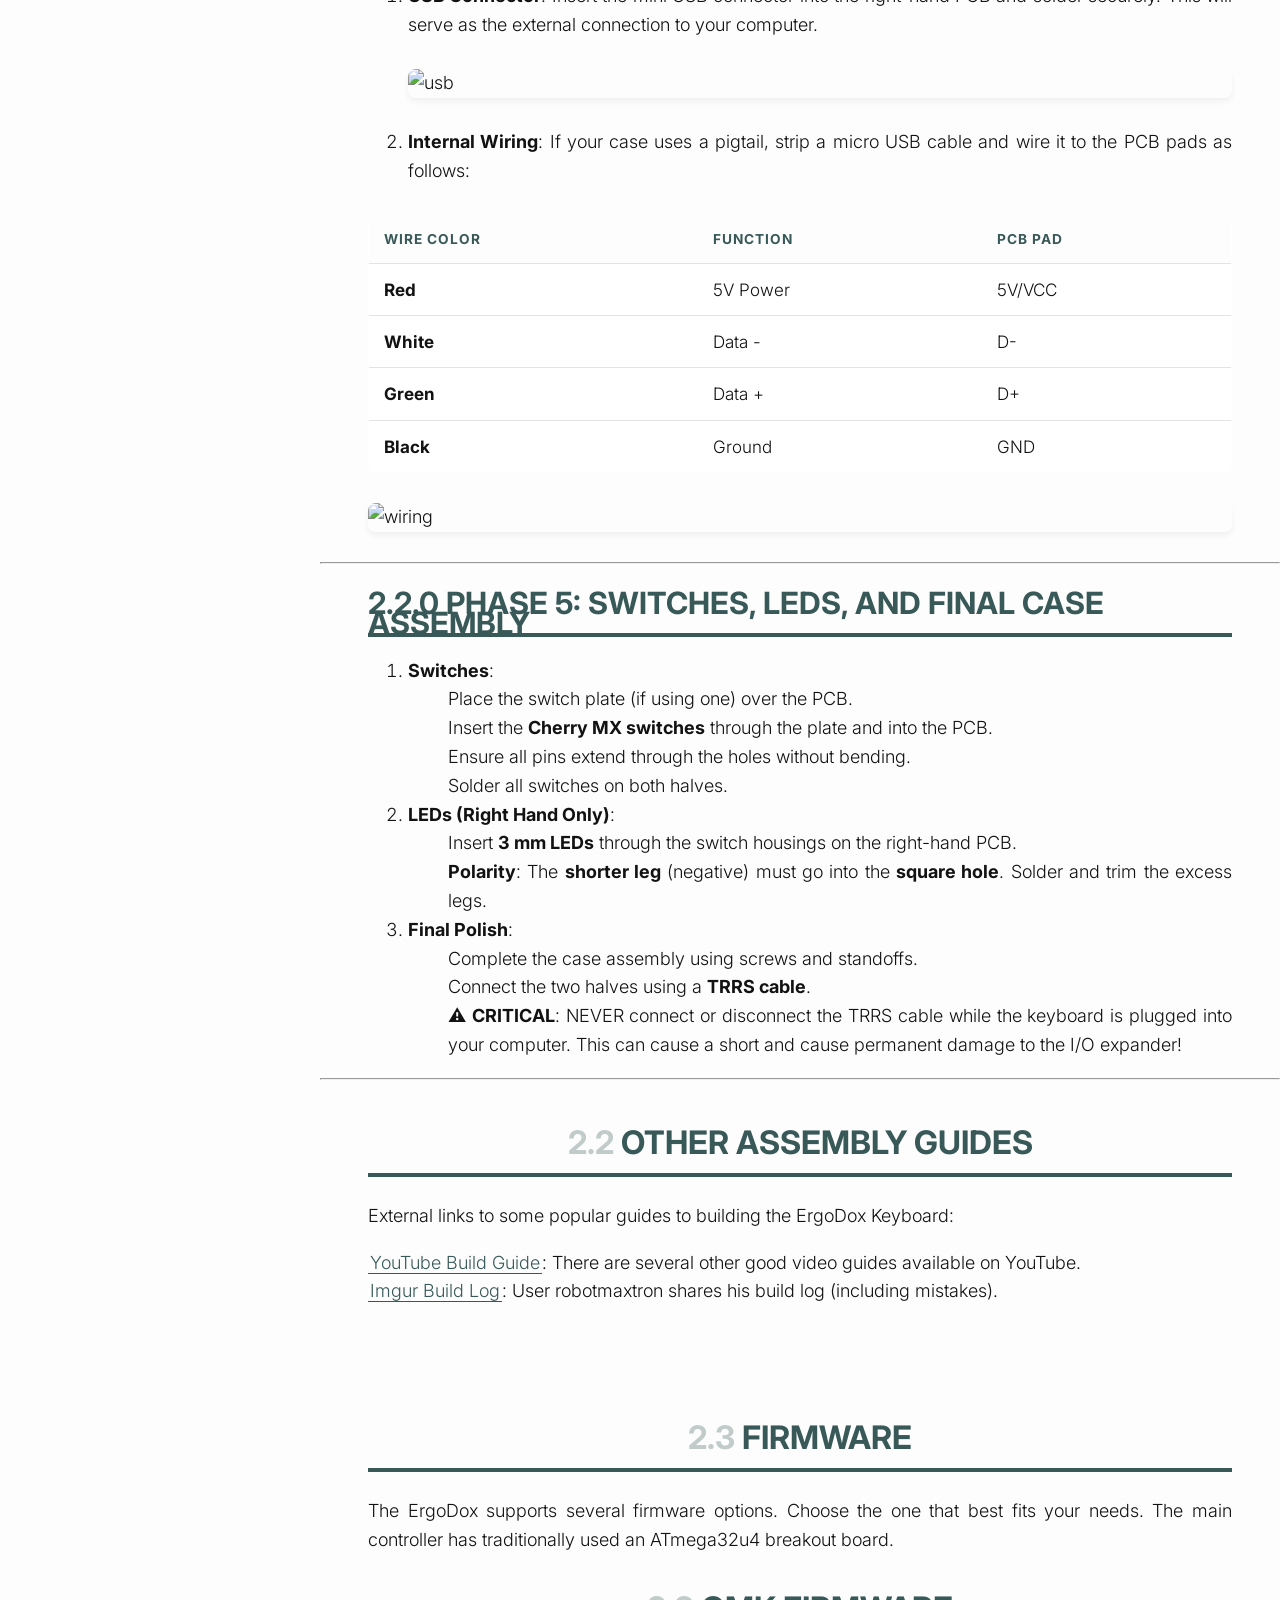
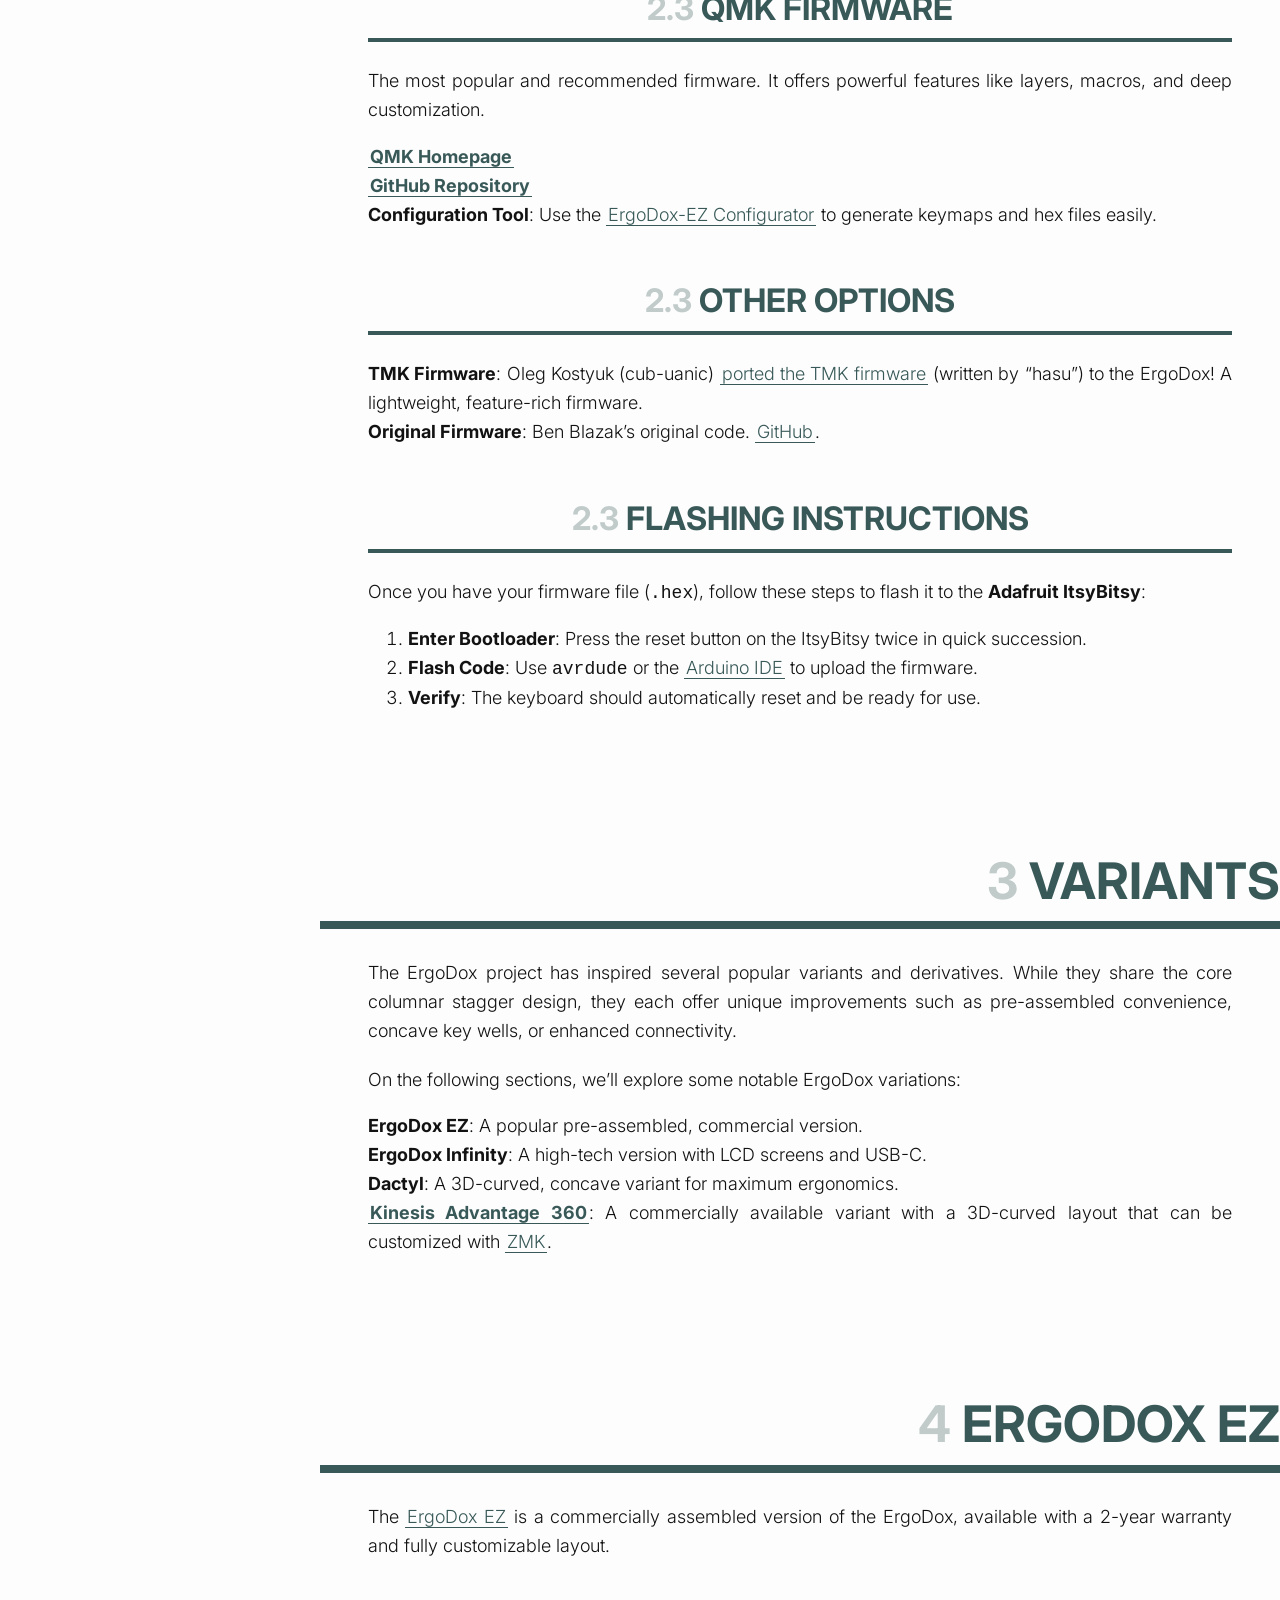
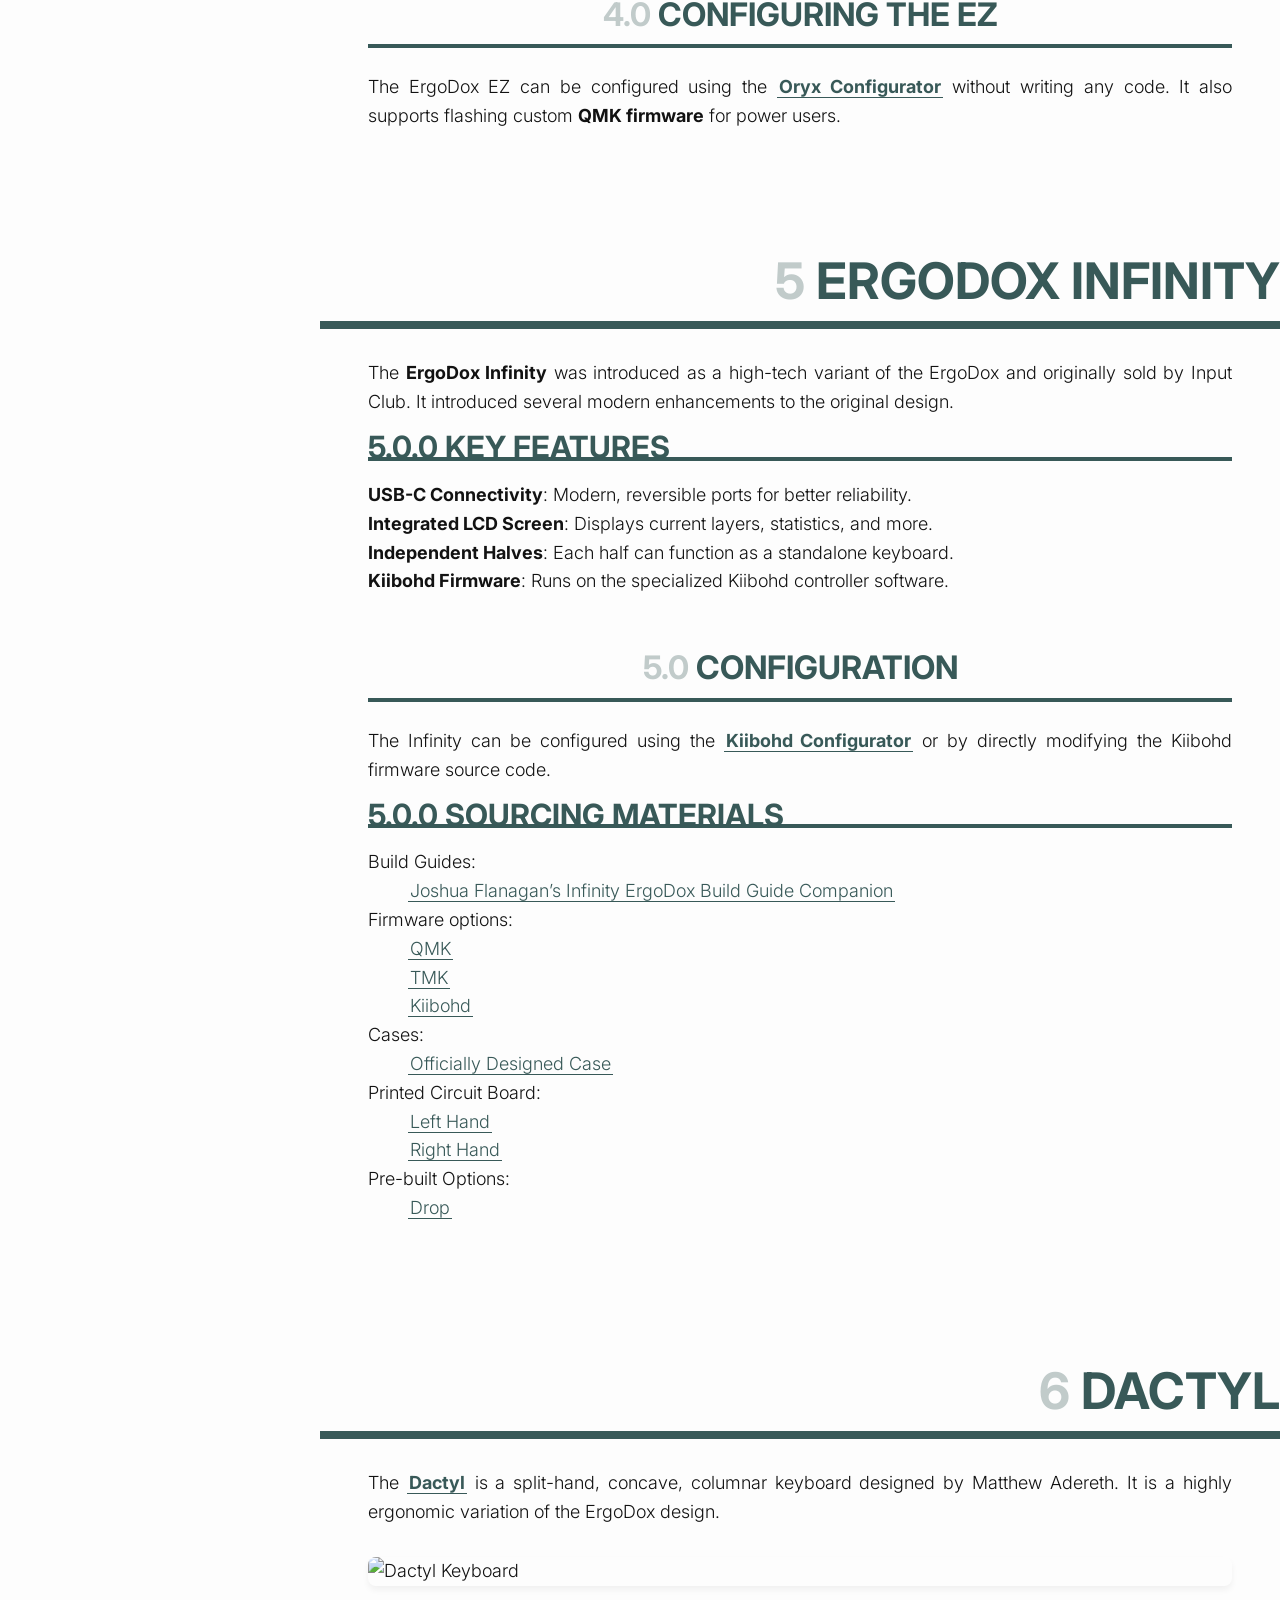
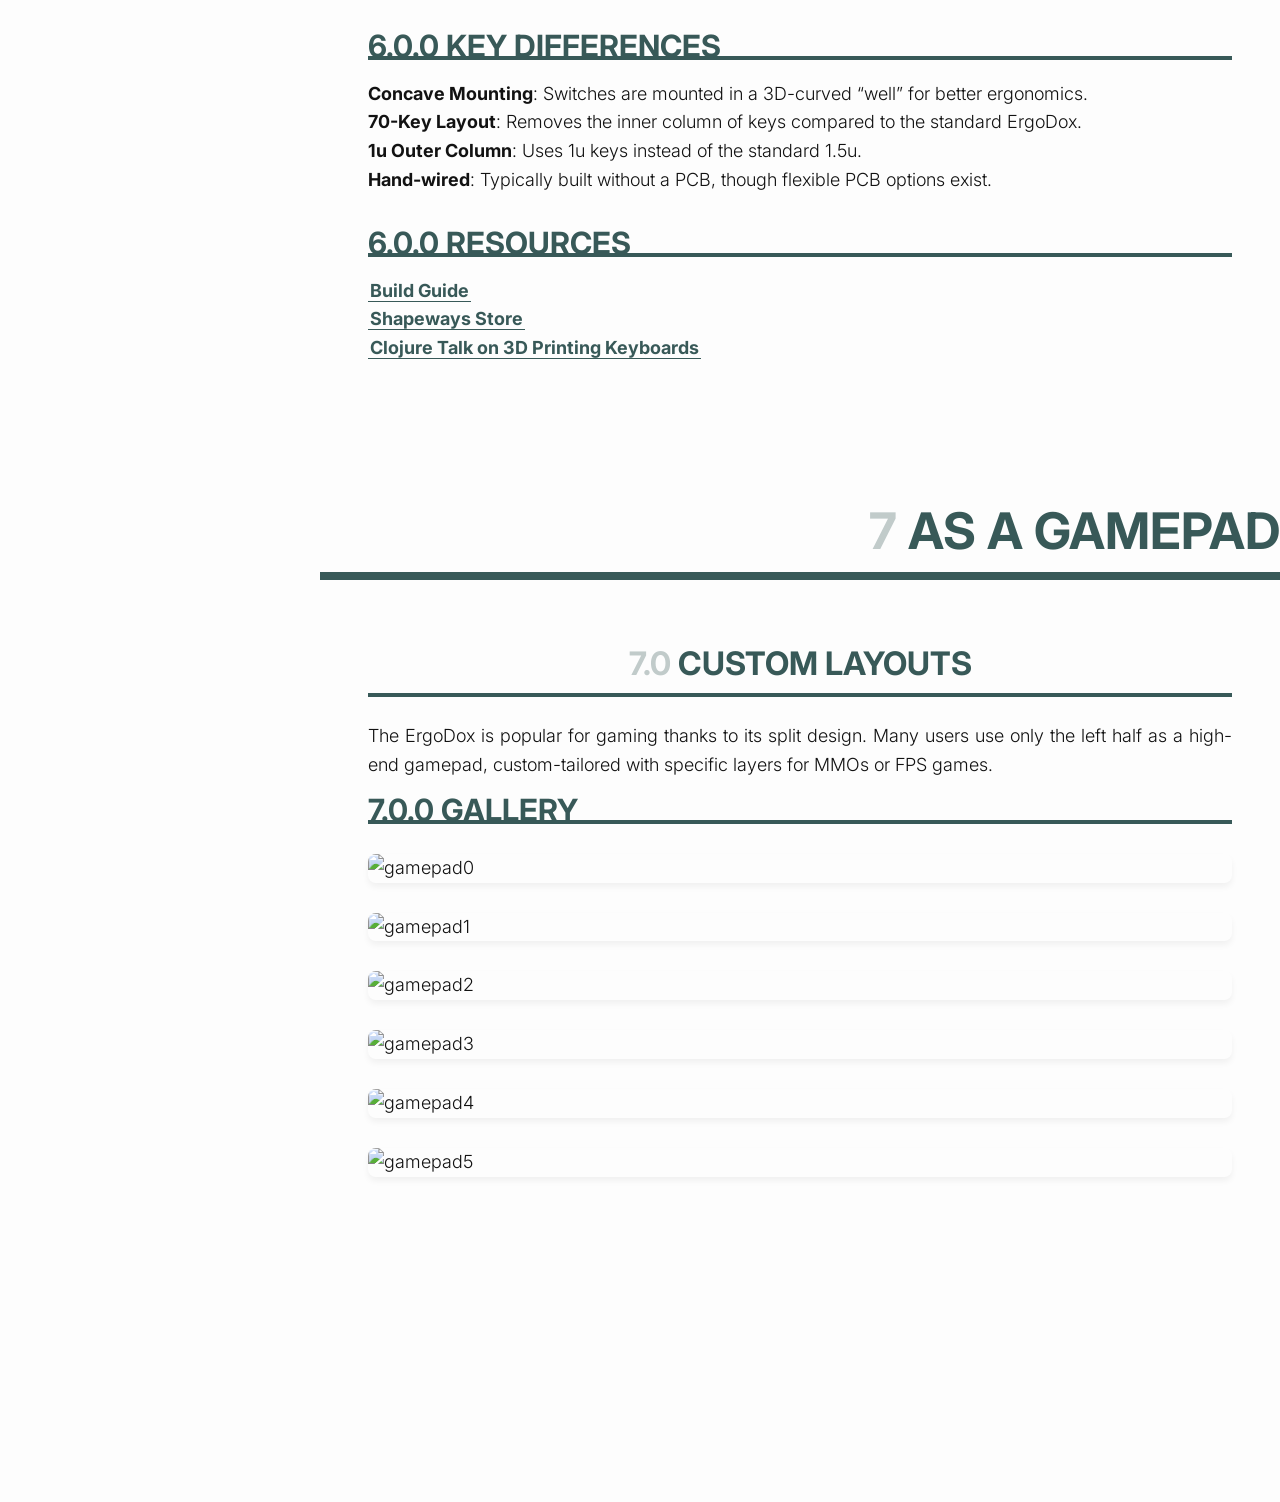
==== commit 2c66da8b: "doc: added oshpark link to readme and site" ====
--- a/deploy/index.html
+++ b/deploy/index.html
@@ -1,7 +1,7 @@
 <!DOCTYPE html>
 <html>
 <head>
-	<meta name="generator" content="Hugo 0.157.0">
+	<meta name="generator" content="Hugo 0.158.0">
     <meta charset="UTF-8">
     <title>ErgoDox Mechanical Keyboard</title>
     <meta name="viewport" content="width=device-width">
@@ -195,9 +195,9 @@
 <h3 id="vendors">Vendors</h3>
 <ul>
 <li><a href="https://jlcpcb.com/">JLCPCB</a></li>
-<li><a href="https://oshpark.com/">OSHPark</a> :
-<ul>
-<li><a href="https://oshpark.com/shared_projects/wWzS30He">Rev 2016 ErgoDox</a></li>
+<li><a href="https://oshpark.com/">OSHPark</a>
+<ul>
+<li>Latest Revision: <a href="https://oshpark.com/shared_projects/darvLWxS">https://oshpark.com/shared_projects/darvLWxS</a></li>
 </ul>
 </li>
 <li><a href="https://www.seeedstudio.com/">Seeed Studio</a></li>
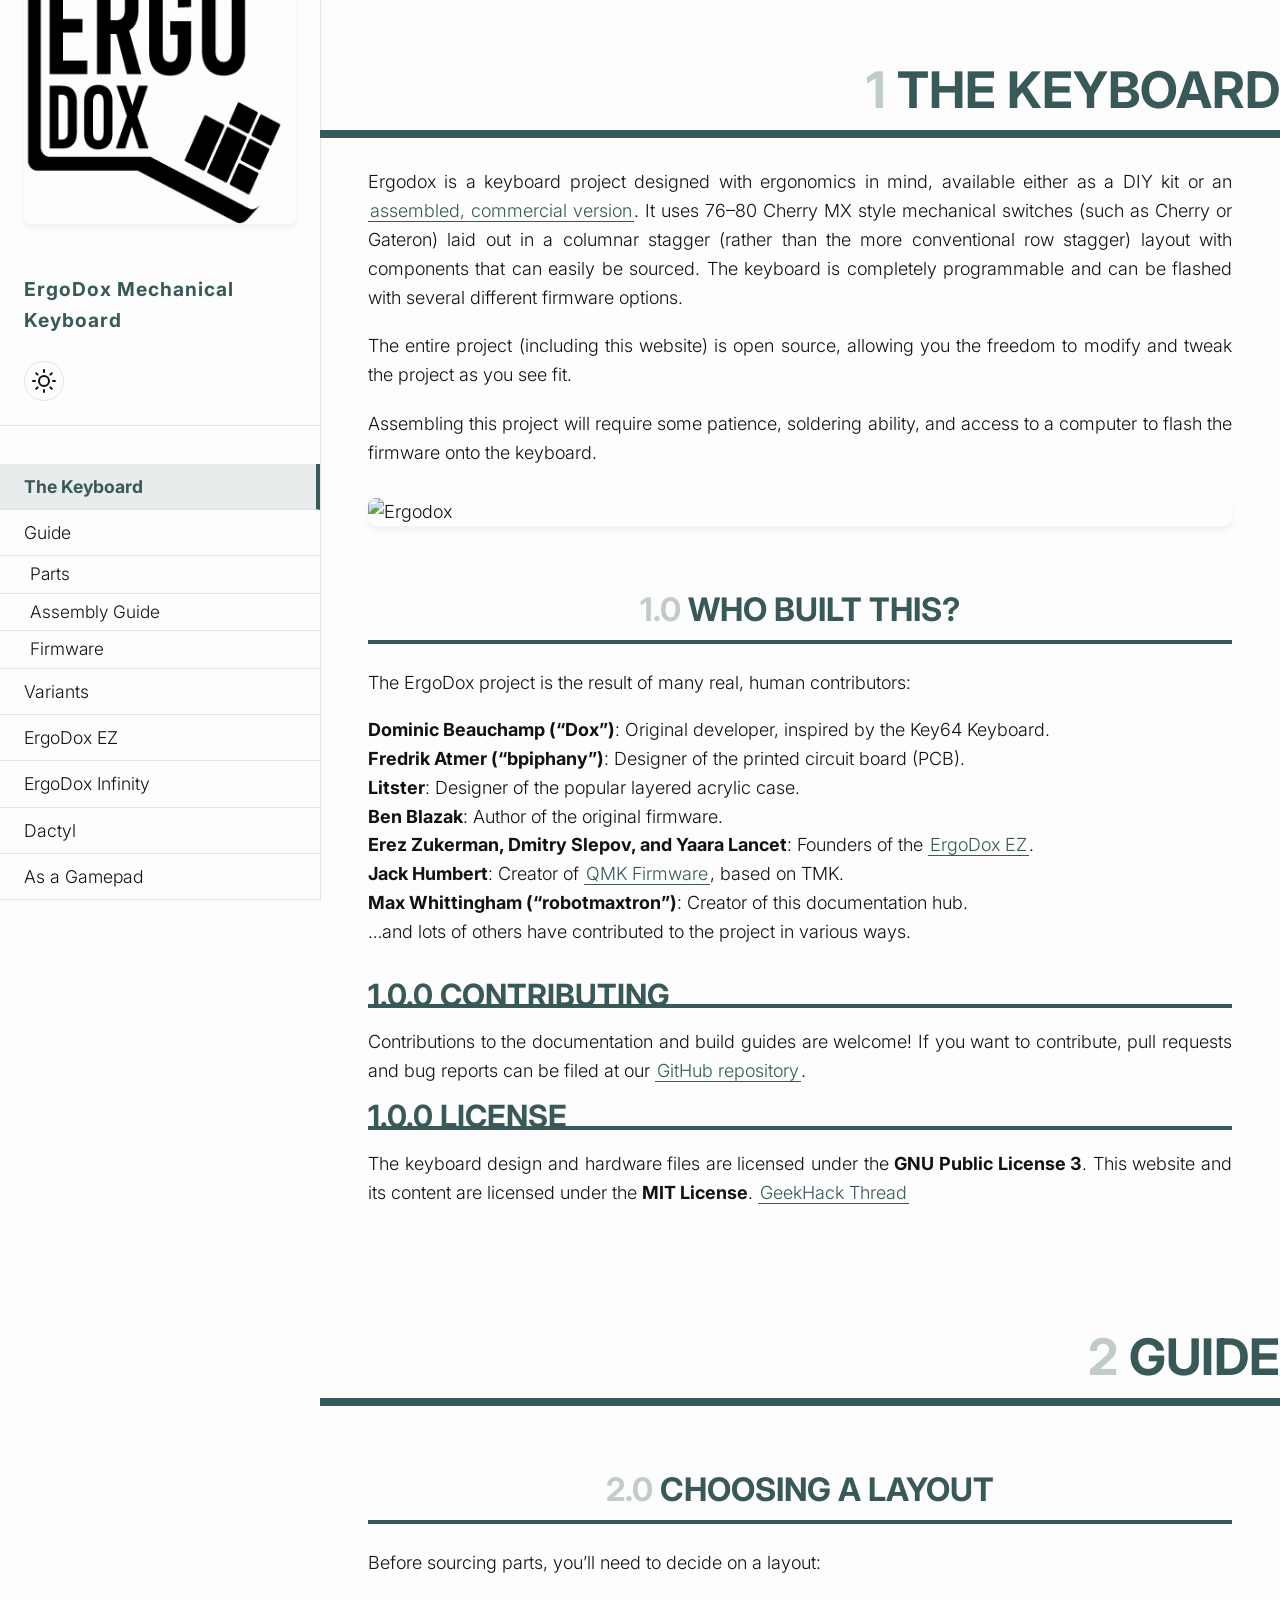
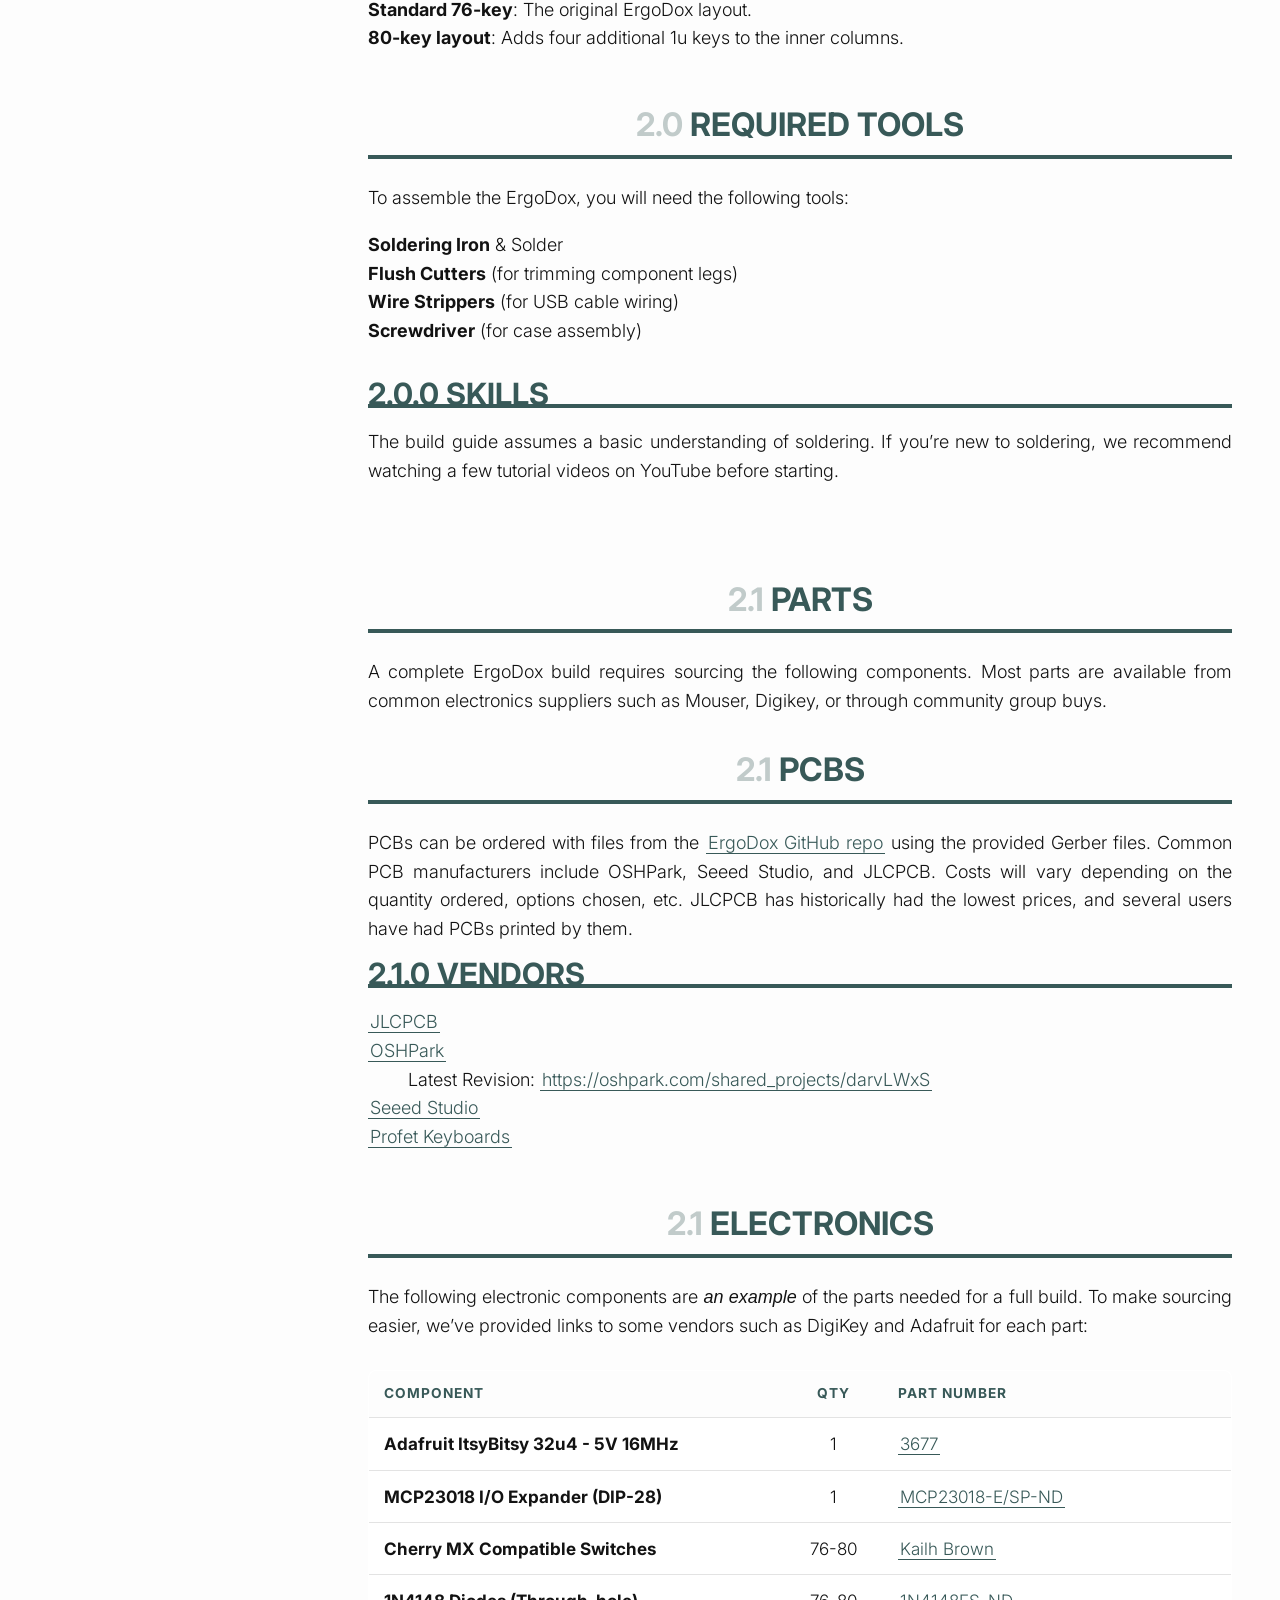
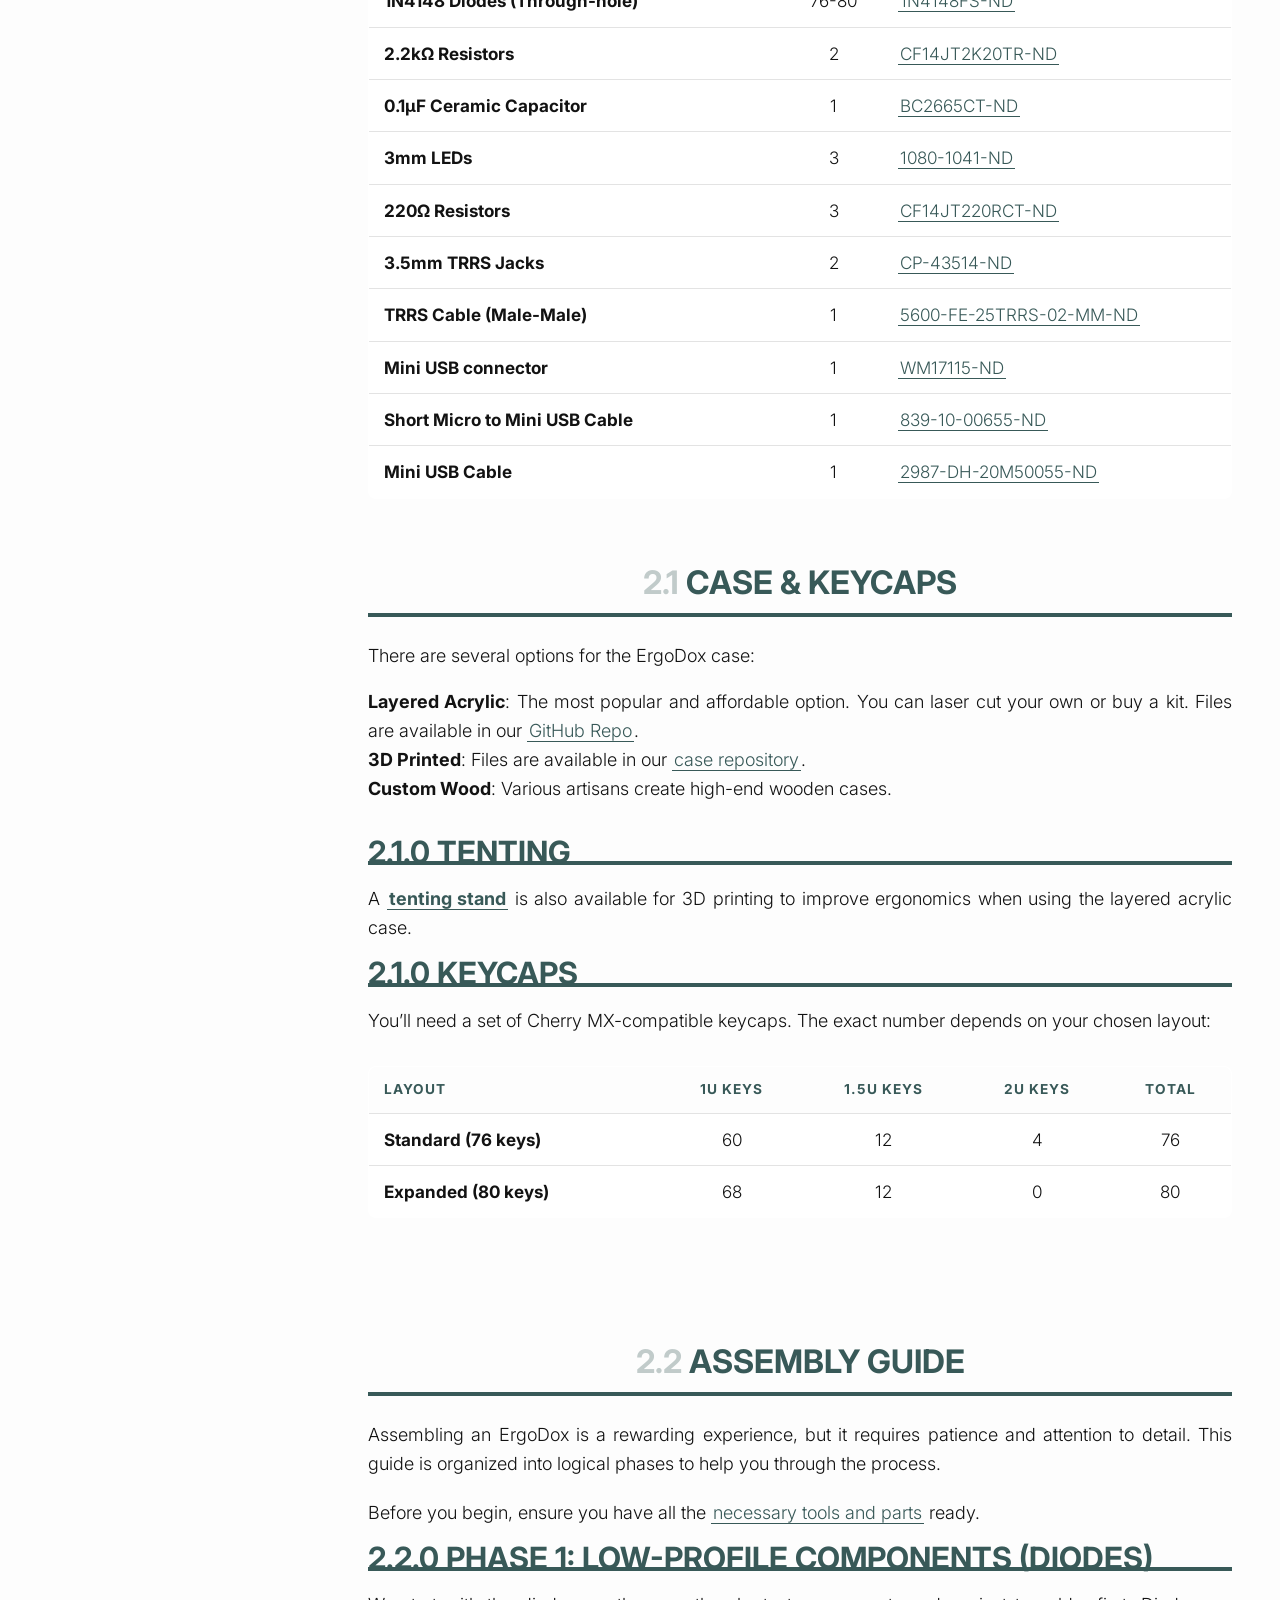
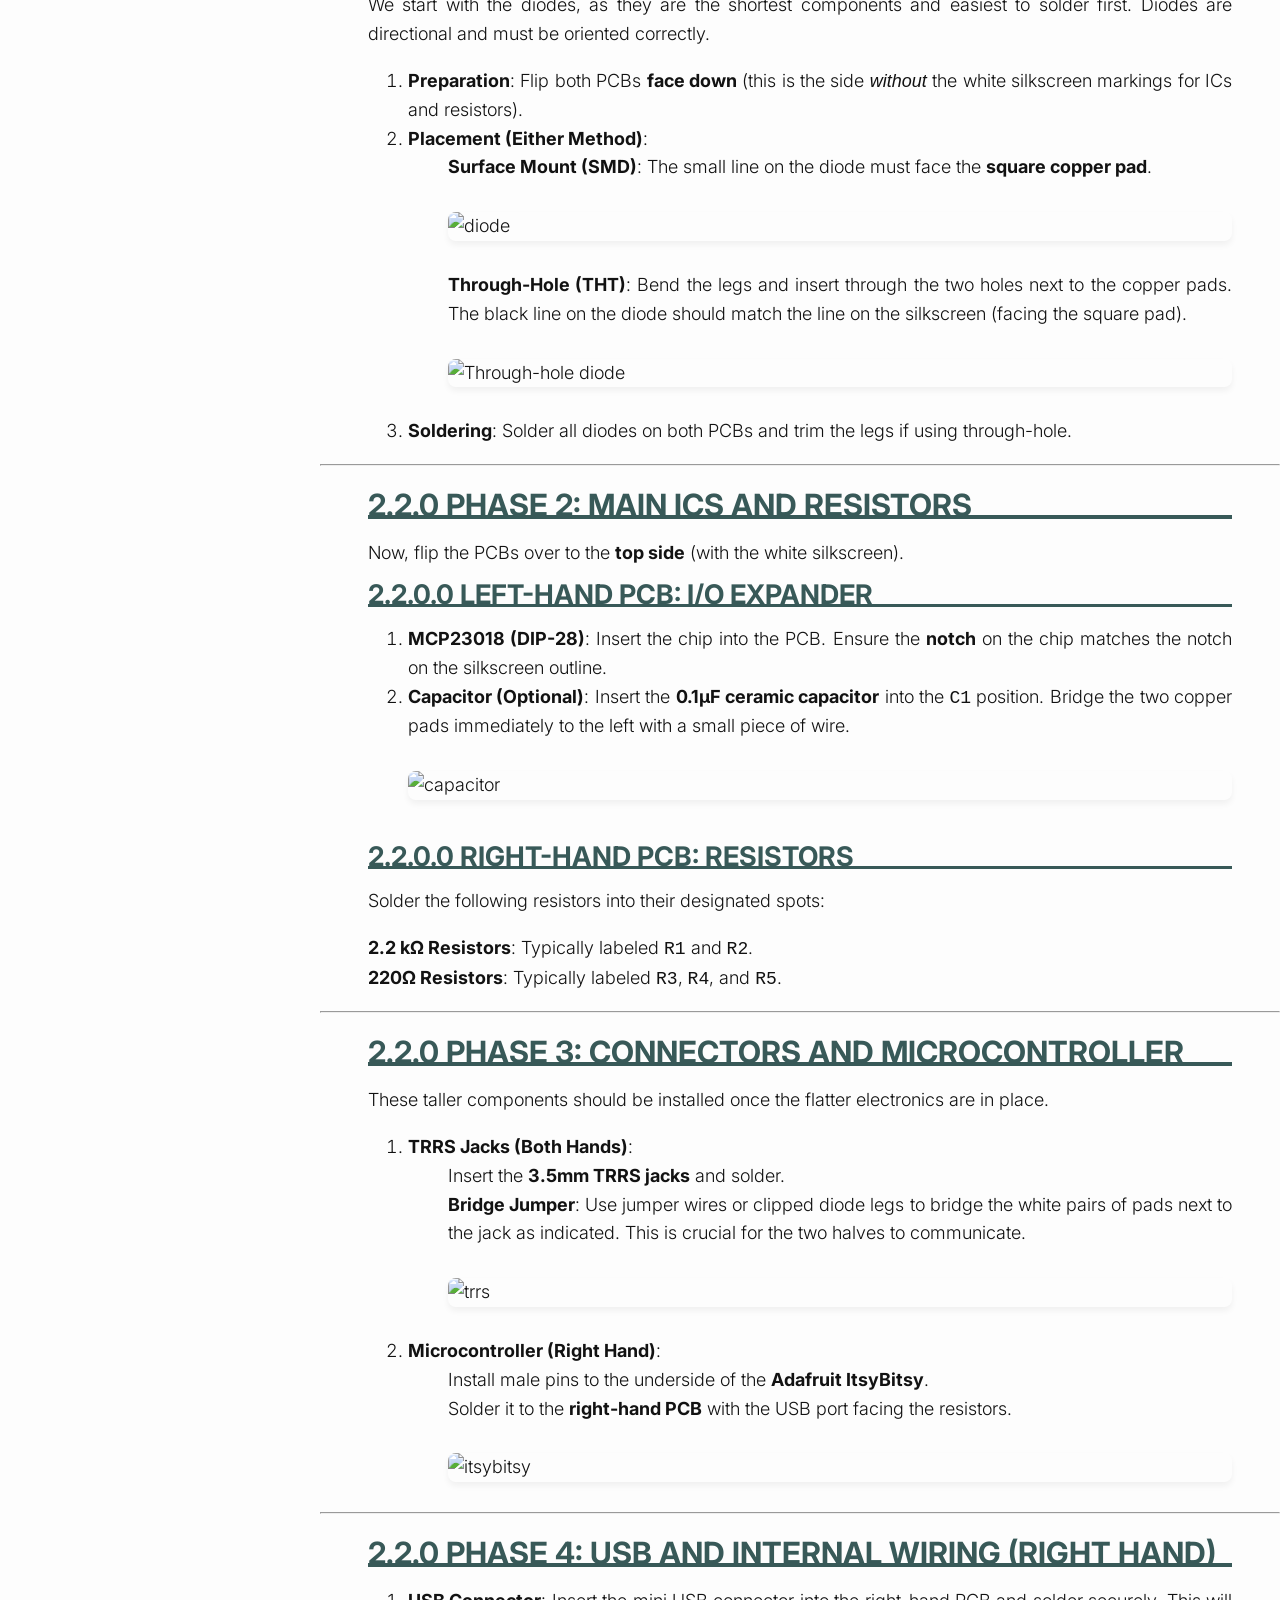
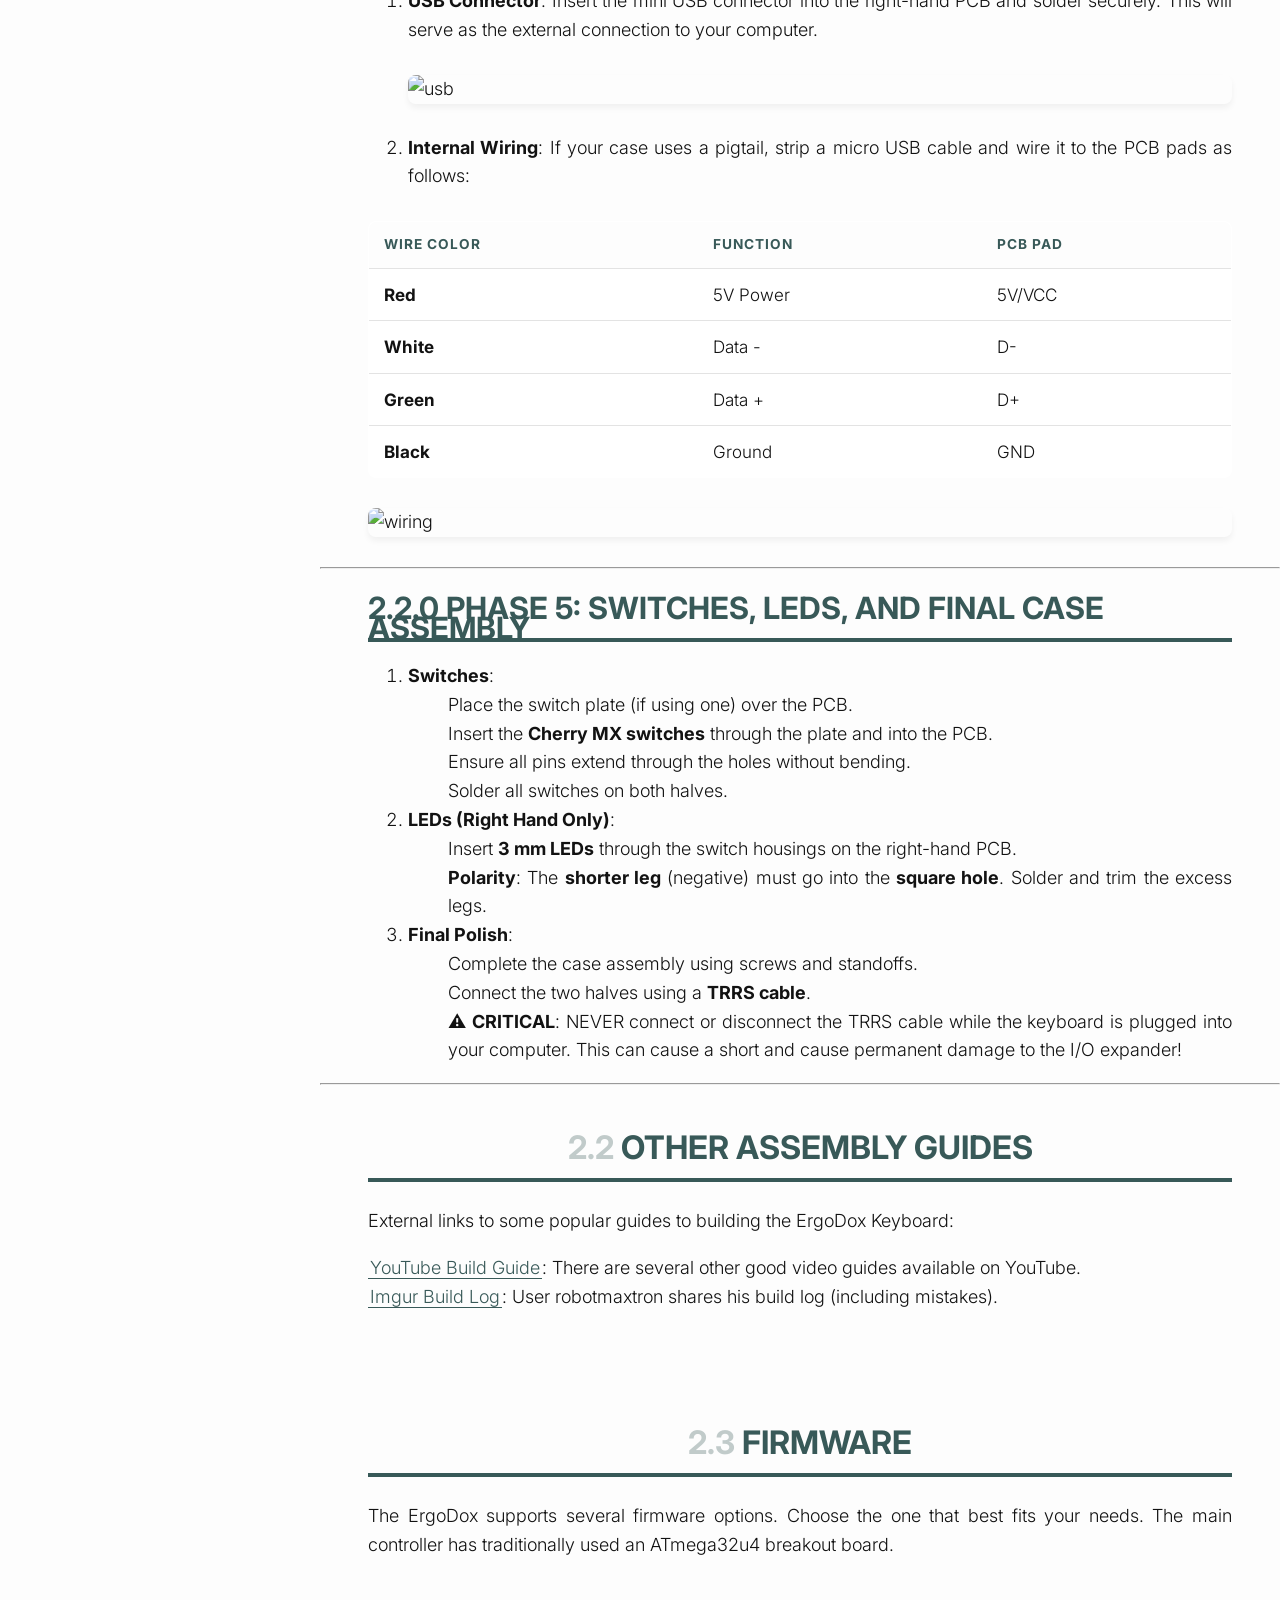
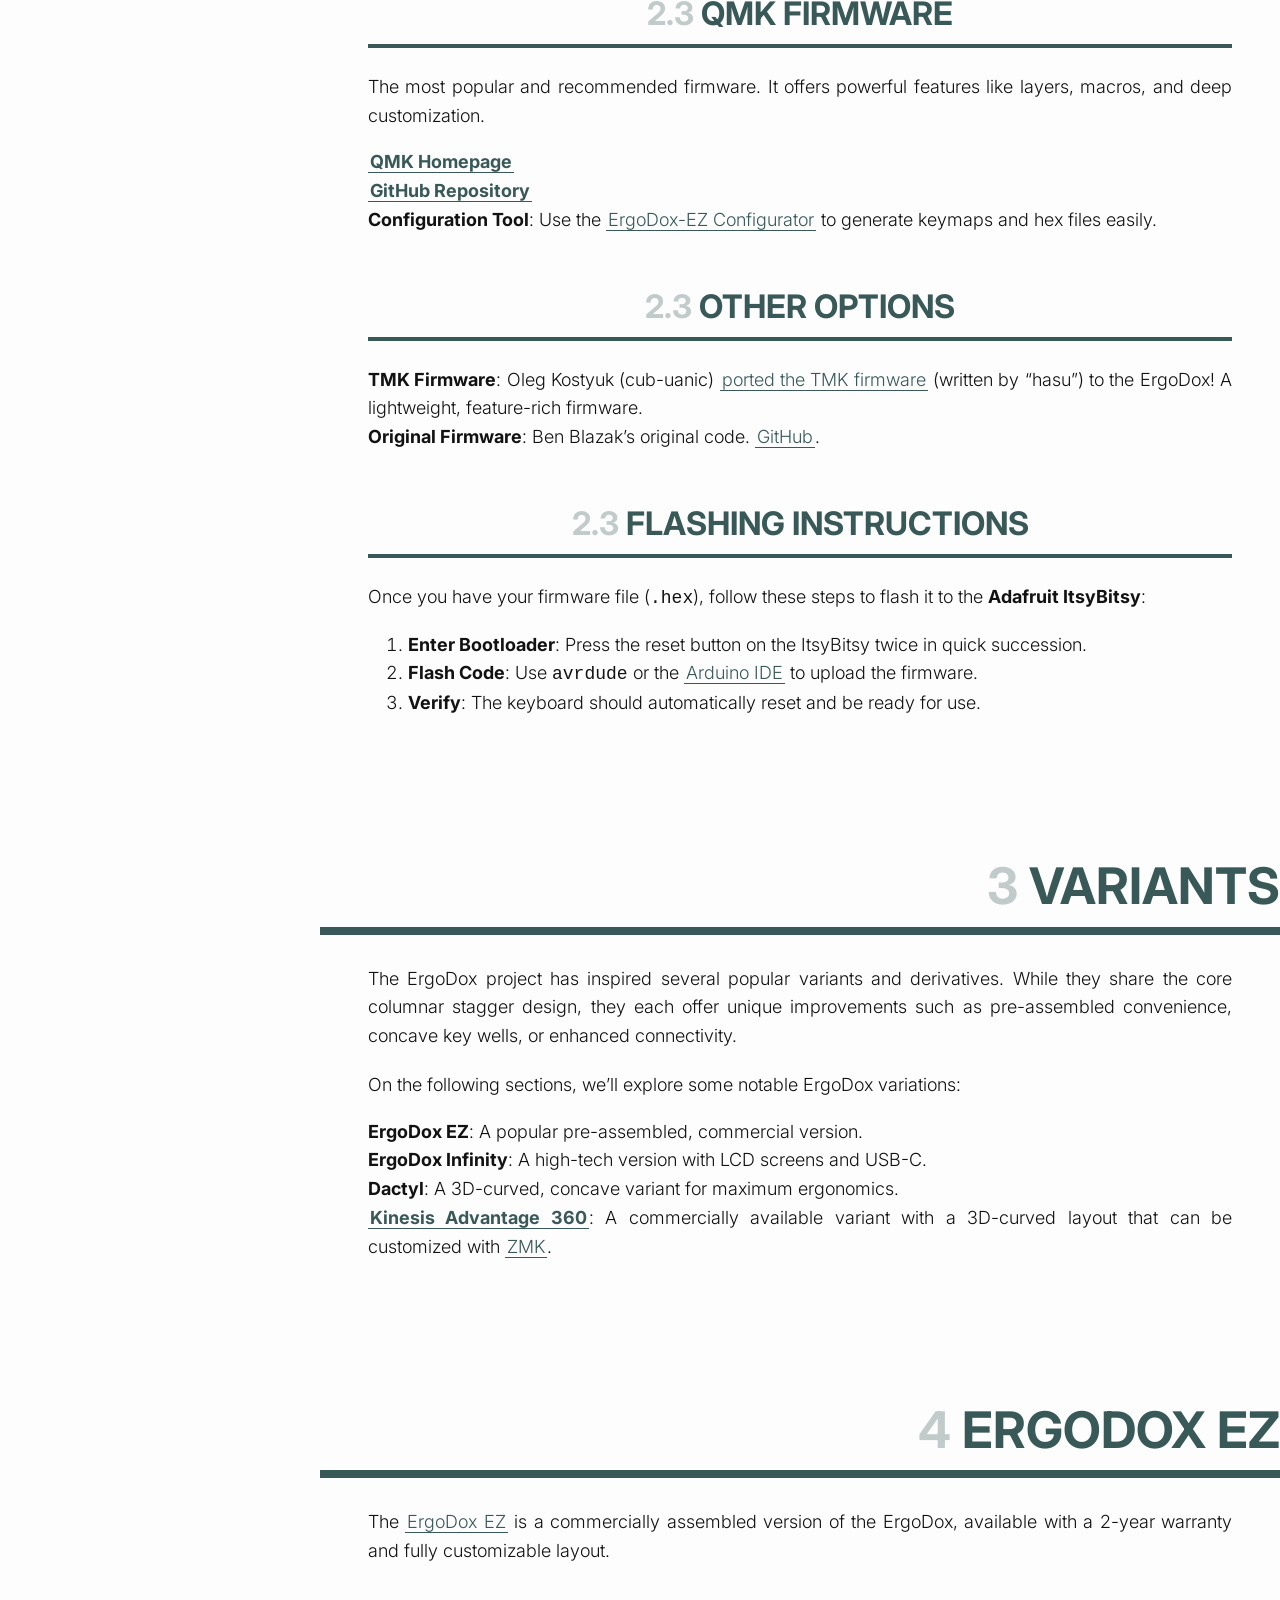
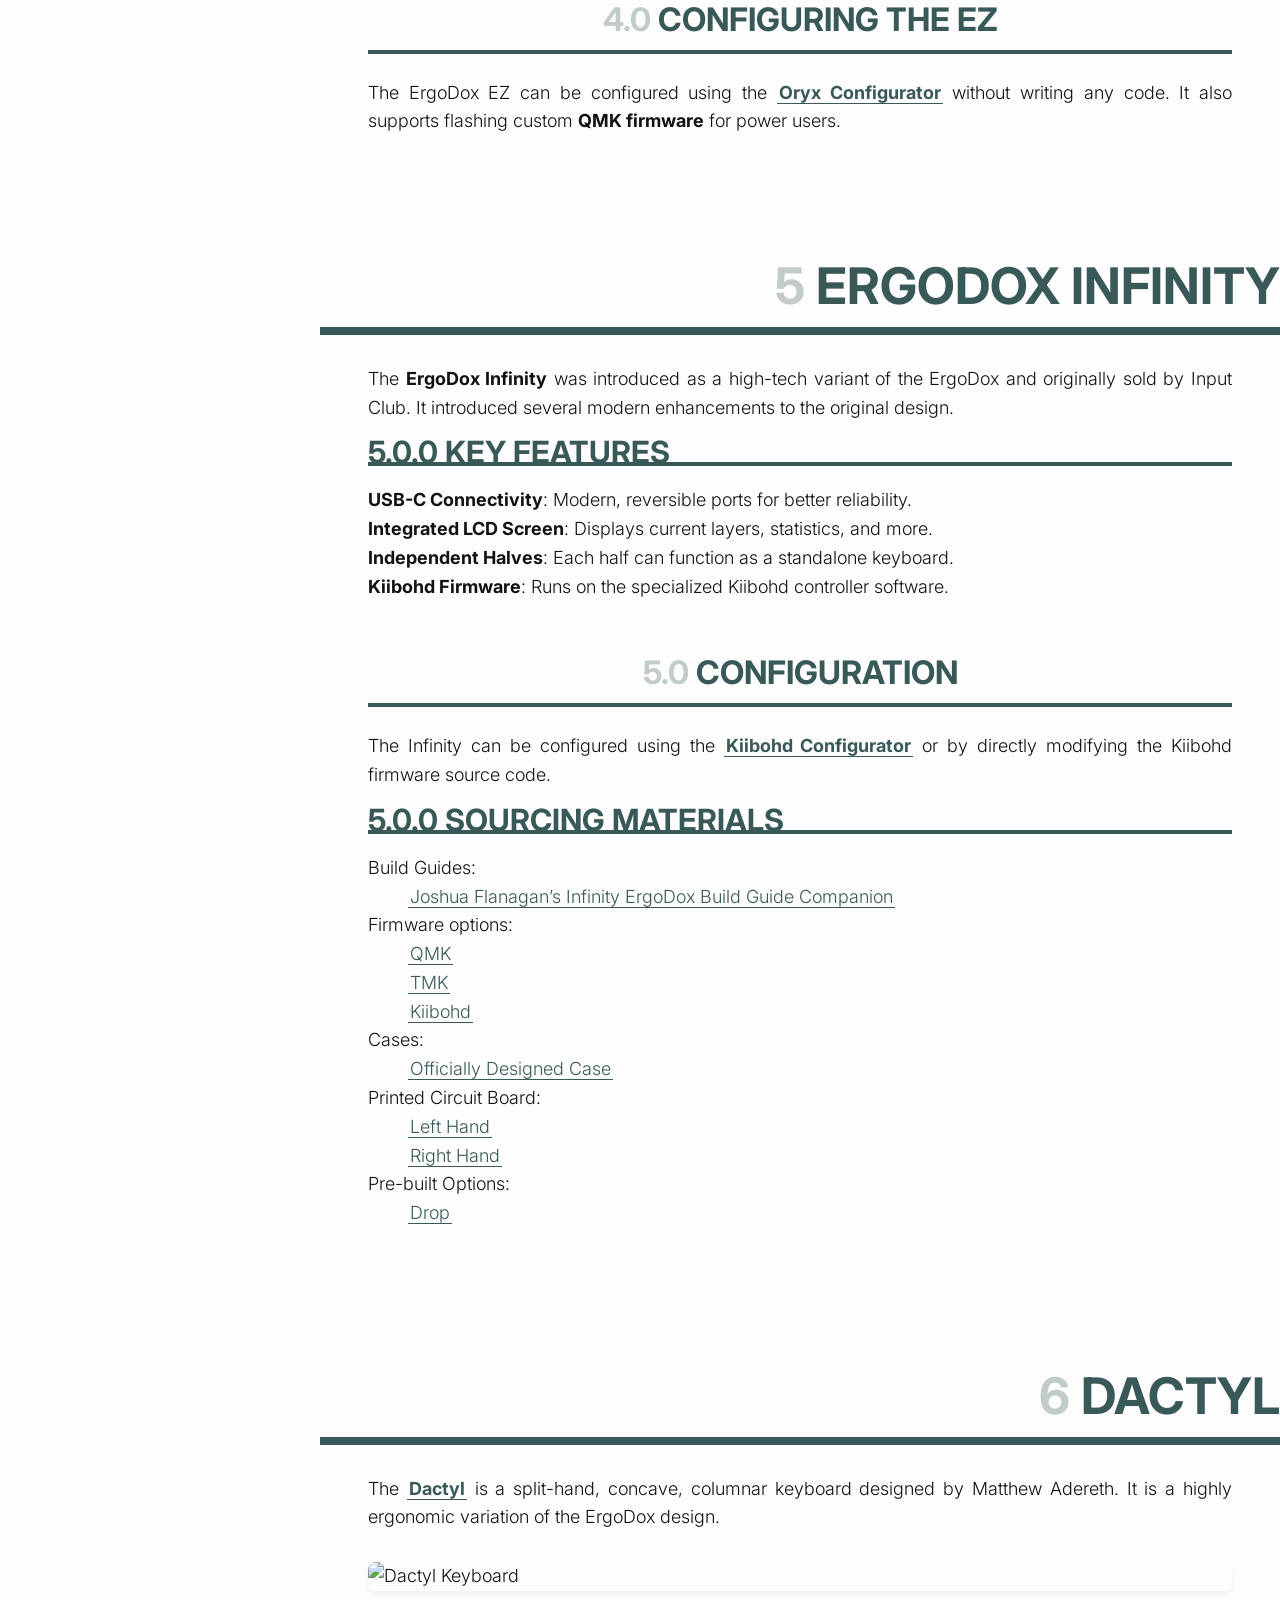
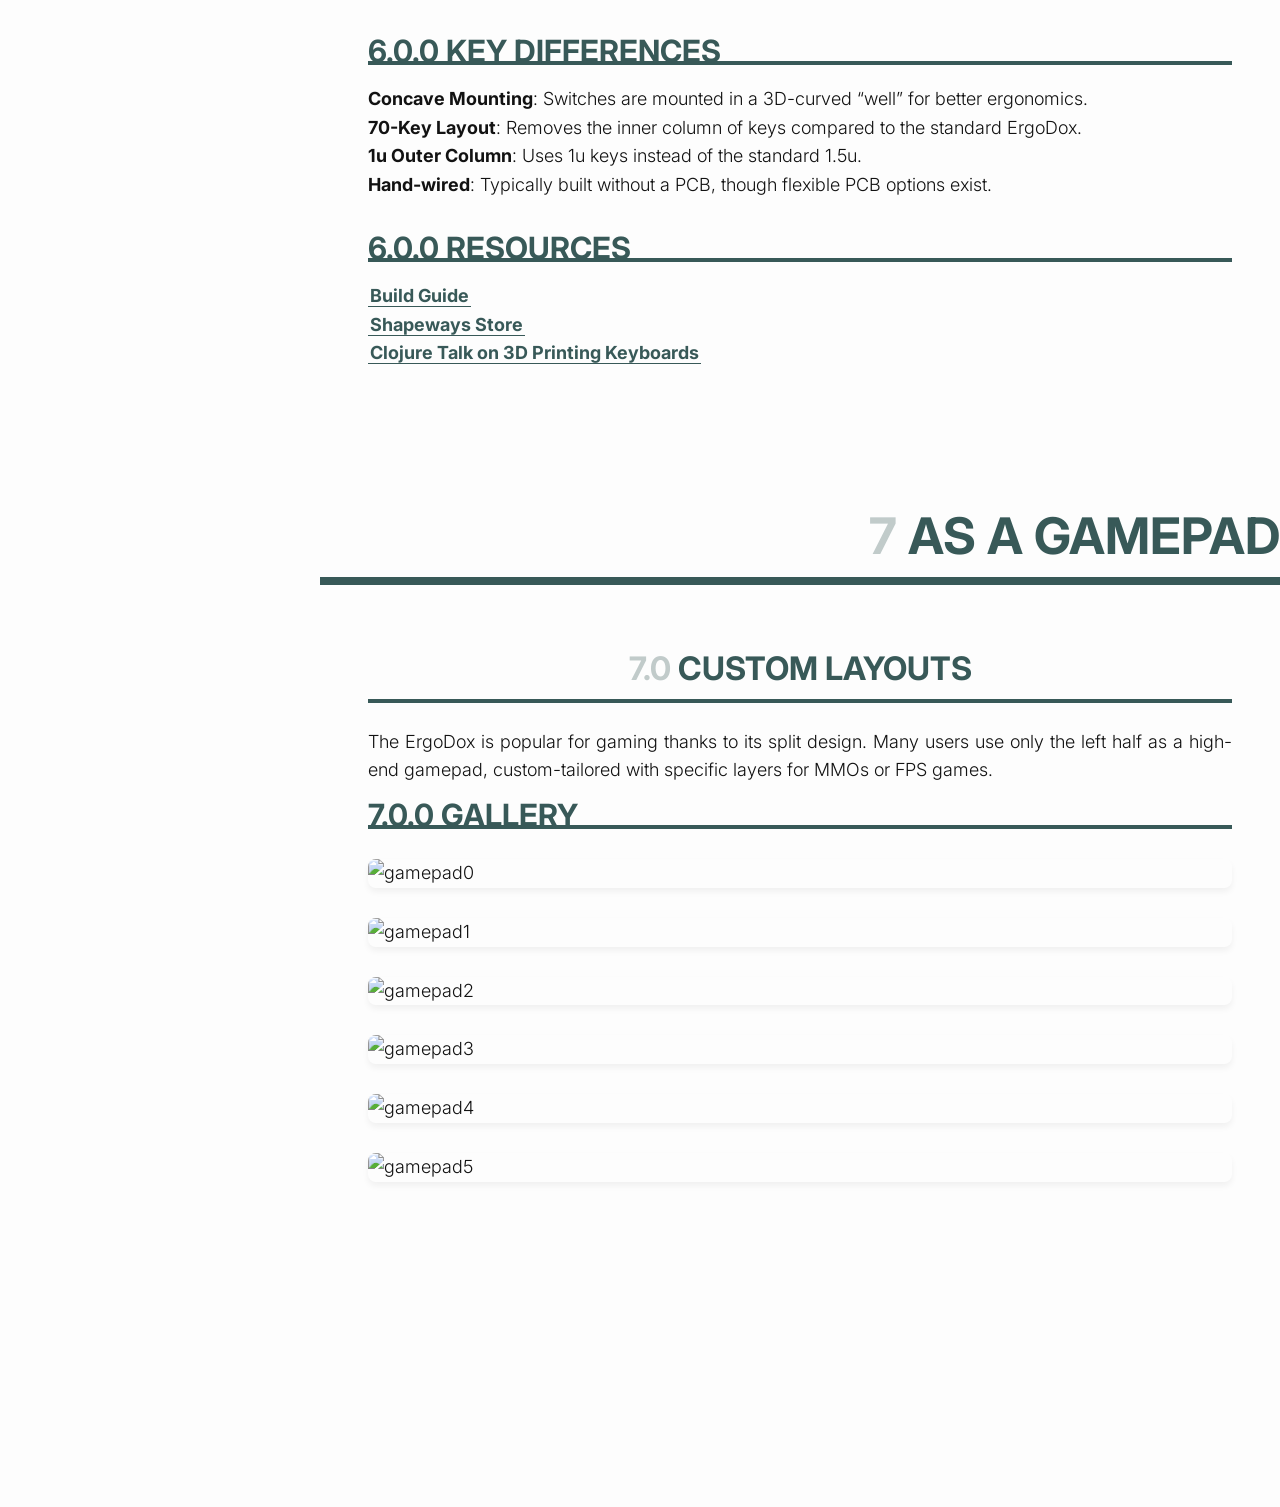
==== commit e561cc48: "fix: removed a bad key64 link, rm short headers from parts list" ====
--- a/deploy/index.html
+++ b/deploy/index.html
@@ -140,7 +140,7 @@
 <h2 id="who-built-this">Who built this?</h2>
 <p>The ErgoDox project is the result of many real, human contributors:</p>
 <ul>
-<li><strong>Dominic Beauchamp (&ldquo;Dox&rdquo;)</strong>: Original developer, inspired by the <a href="https://www.key64.org">Key64 Keyboard</a>.</li>
+<li><strong>Dominic Beauchamp (&ldquo;Dox&rdquo;)</strong>: Original developer, inspired by the Key64 Keyboard.</li>
 <li><strong>Fredrik Atmer (&ldquo;bpiphany&rdquo;)</strong>: Designer of the printed circuit board (PCB).</li>
 <li><strong>Litster</strong>: Designer of the popular layered acrylic case.</li>
 <li><strong>Ben Blazak</strong>: Author of the original firmware.</li>
@@ -190,8 +190,10 @@
             <p>A complete ErgoDox build requires sourcing the following components. Most parts are available from common electronics
 suppliers such as Mouser, Digikey, or through community group buys.</p>
 <h2 id="pcbs">PCBs</h2>
-<p>PCBs can be ordered with files from the <a href="https://github.com/robotmaxtron/ErgoDox">ErgoDox GitHub repo</a> using the provided Gerber files. Common PCB
-manufacturers include OSHPark, Seeed Studio, and JLCPCB.</p>
+<p>PCBs can be ordered with files from the <a href="https://github.com/robotmaxtron/ErgoDox">ErgoDox GitHub repo</a> using the
+provided Gerber files. Common PCB manufacturers include OSHPark, Seeed Studio, and JLCPCB. Costs will vary depending on
+the quantity ordered, options chosen, etc. JLCPCB has historically had the lowest prices, and several users have had
+PCBs printed by them.</p>
 <h3 id="vendors">Vendors</h3>
 <ul>
 <li><a href="https://jlcpcb.com/">JLCPCB</a></li>
@@ -219,11 +221,6 @@
           <td style="text-align: left"><strong>Adafruit ItsyBitsy 32u4 - 5V 16MHz</strong></td>
           <td style="text-align: center">1</td>
           <td style="text-align: left"><a href="https://www.adafruit.com/product/3677">3677</a></td>
-      </tr>
-      <tr>
-          <td style="text-align: left"><strong>Short male headers</strong></td>
-          <td style="text-align: center">1</td>
-          <td style="text-align: left"><a href="https://www.adafruit.com/product/4173">4173</a></td>
       </tr>
       <tr>
           <td style="text-align: left"><strong>MCP23018 I/O Expander (DIP-28)</strong></td>
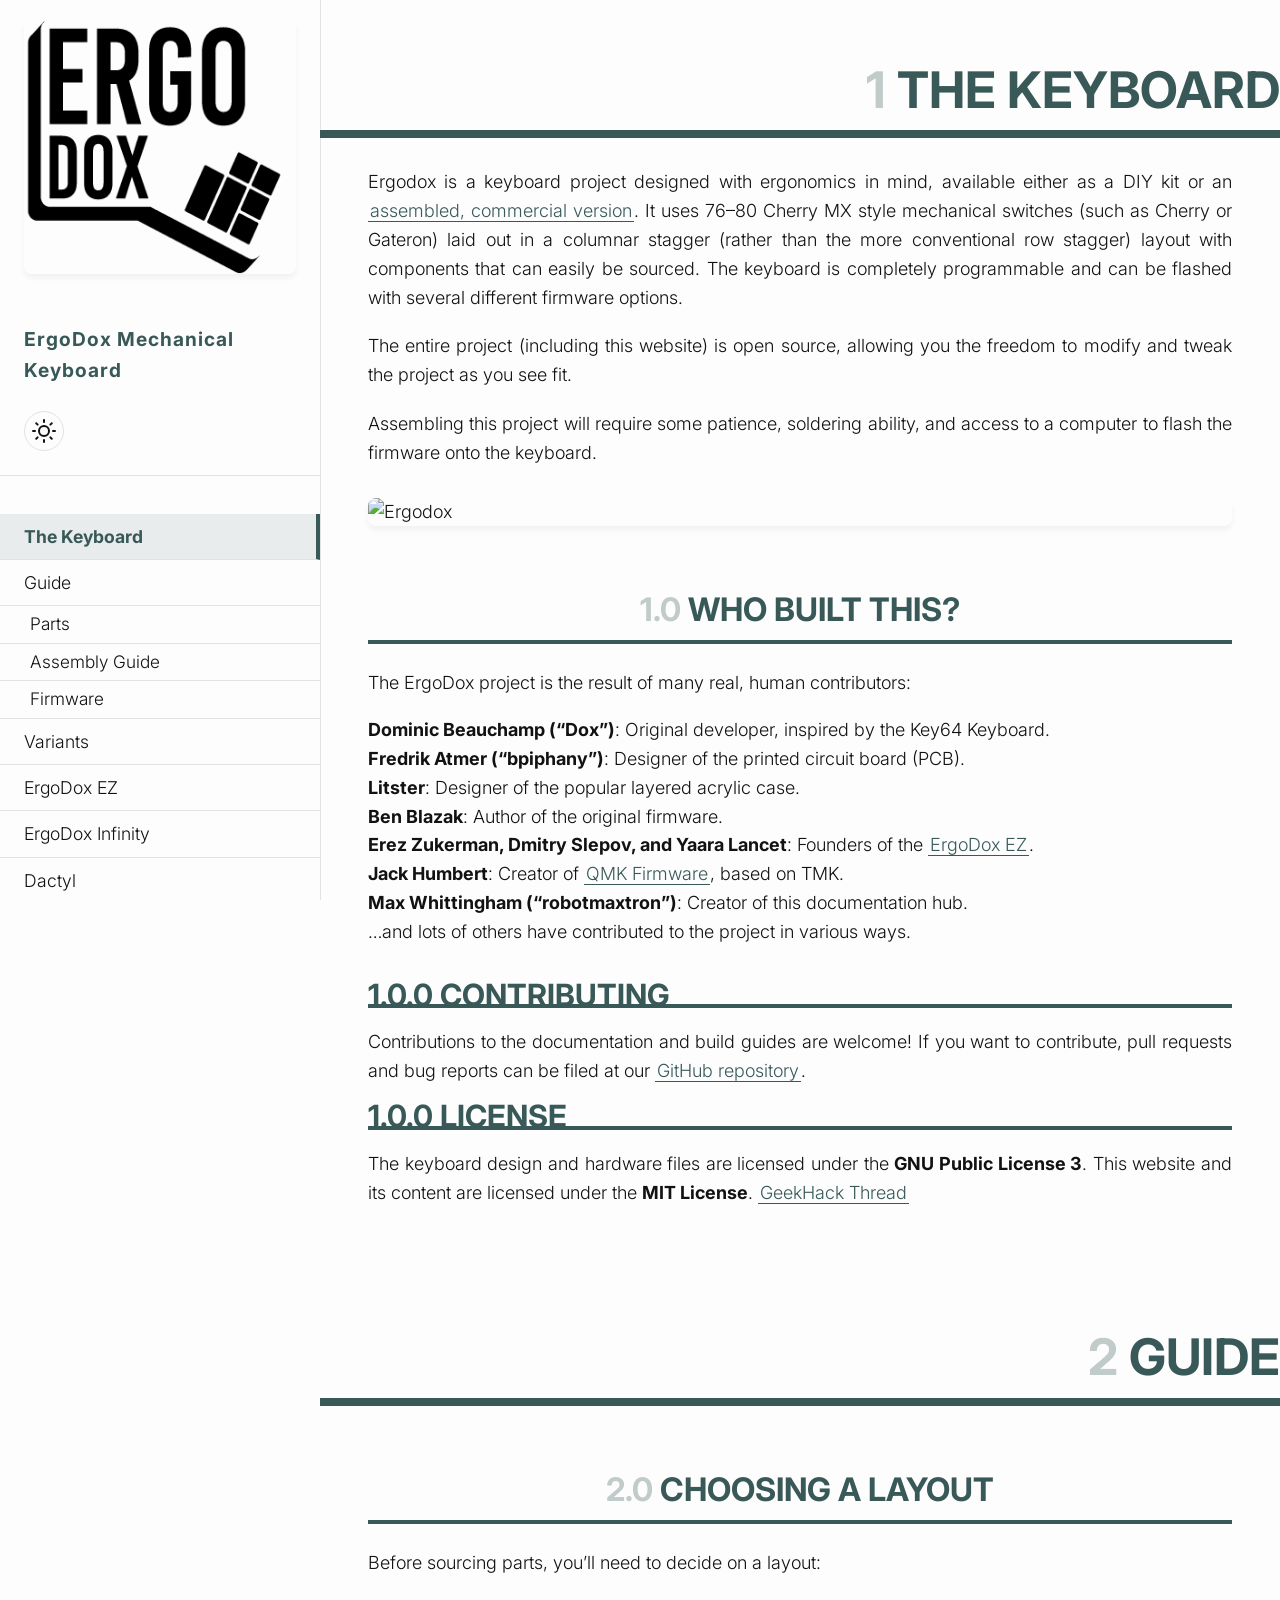
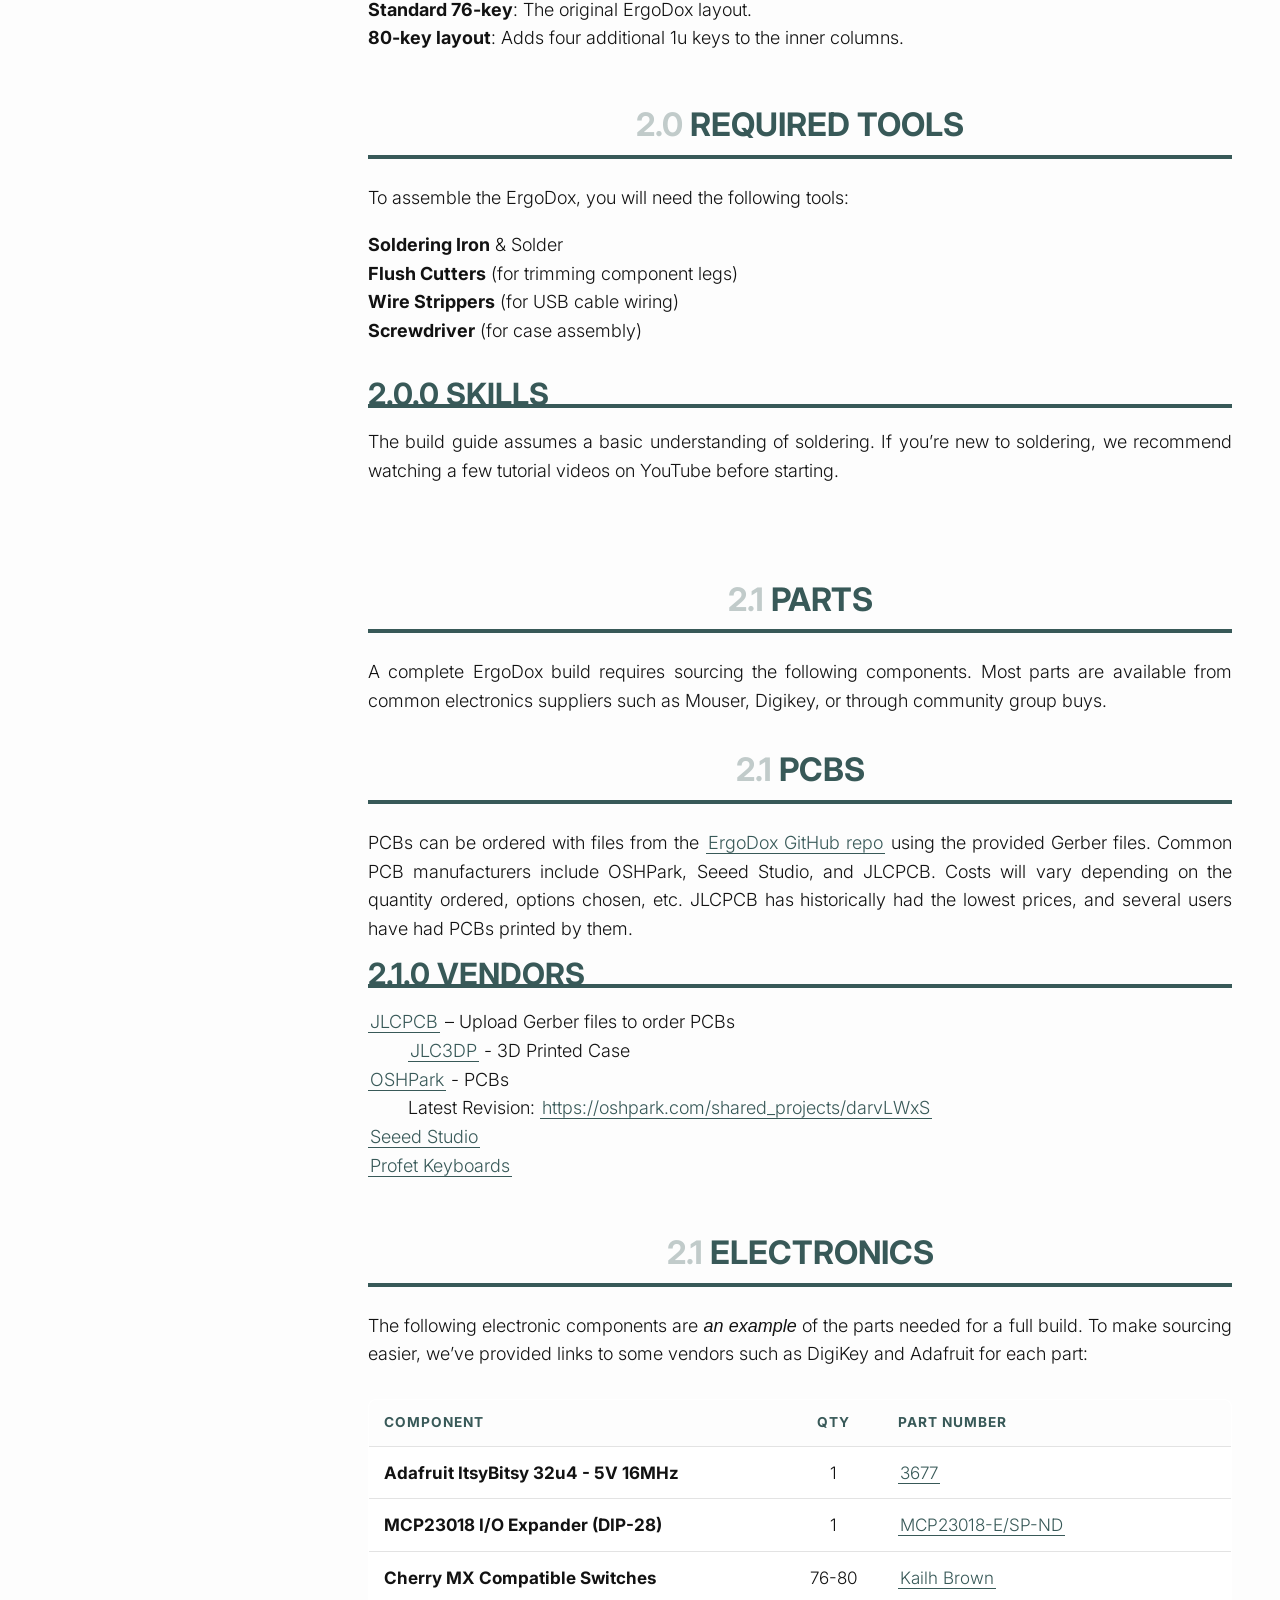
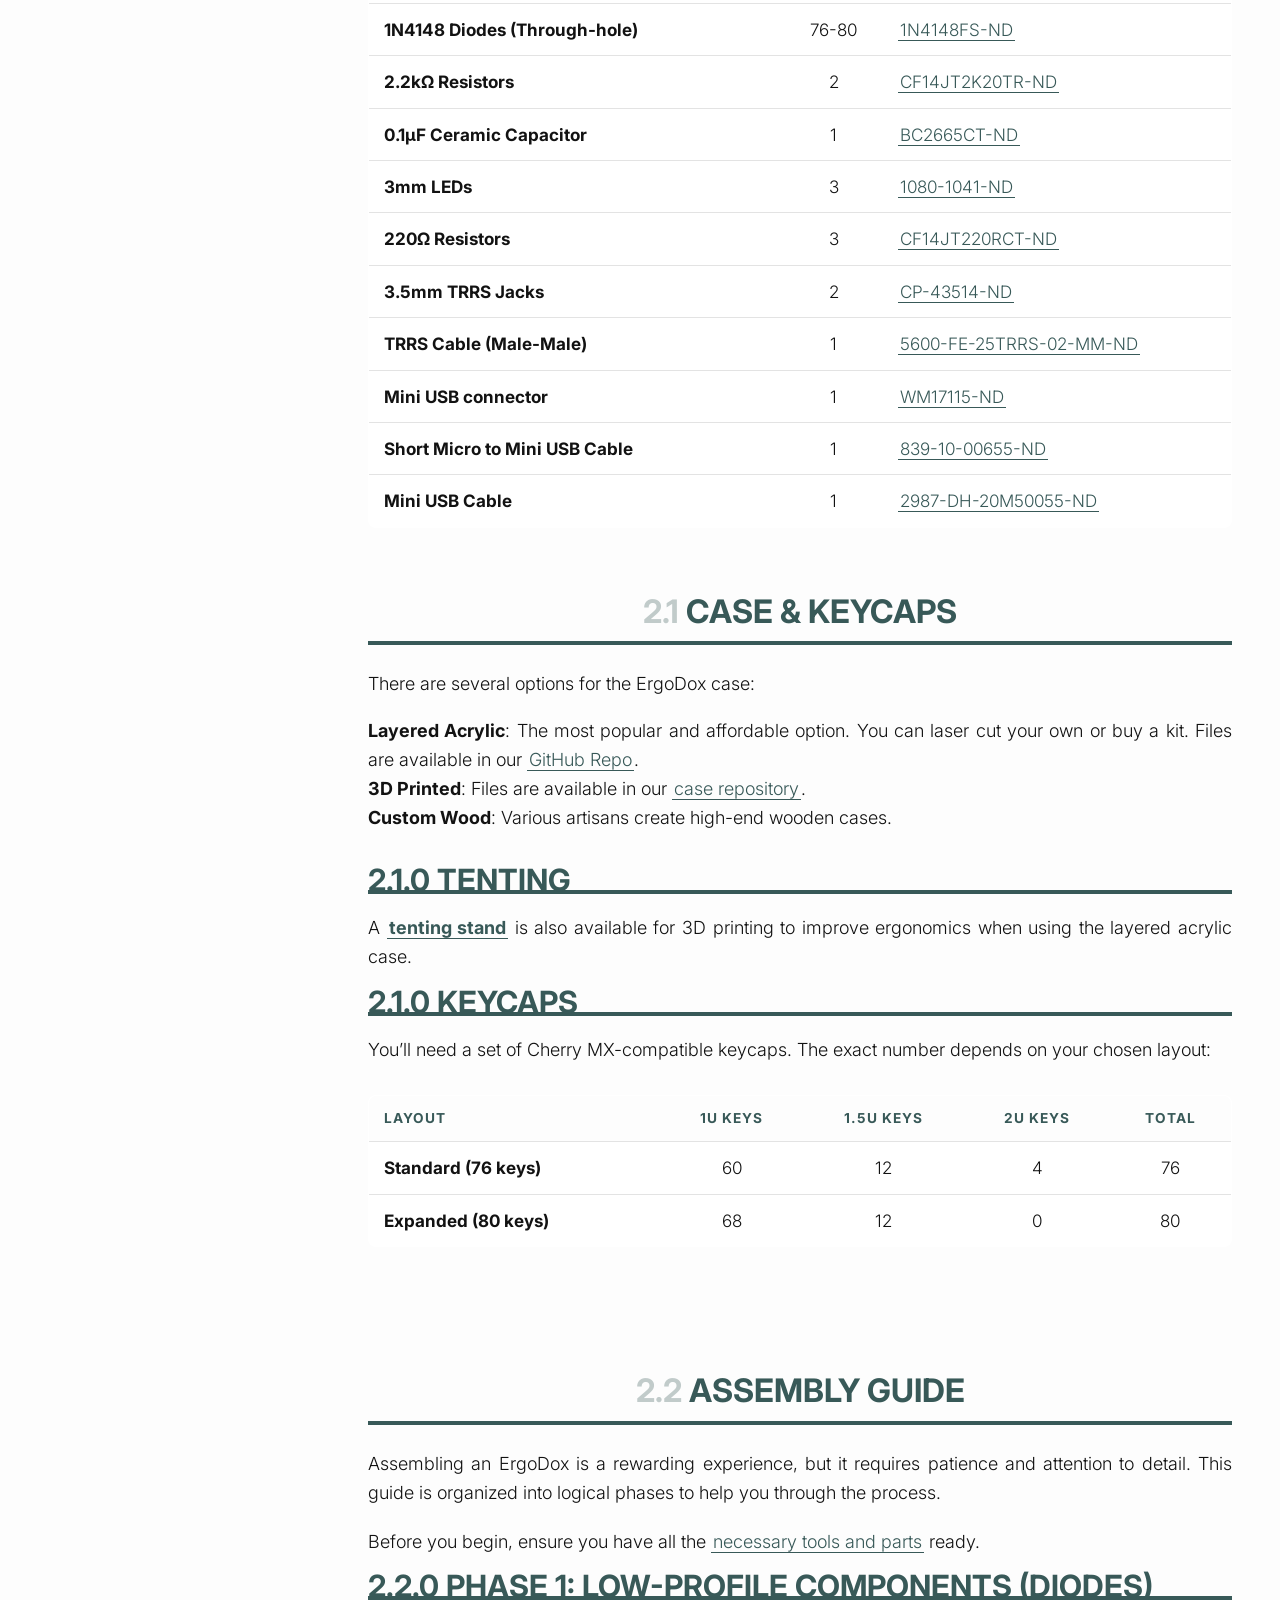
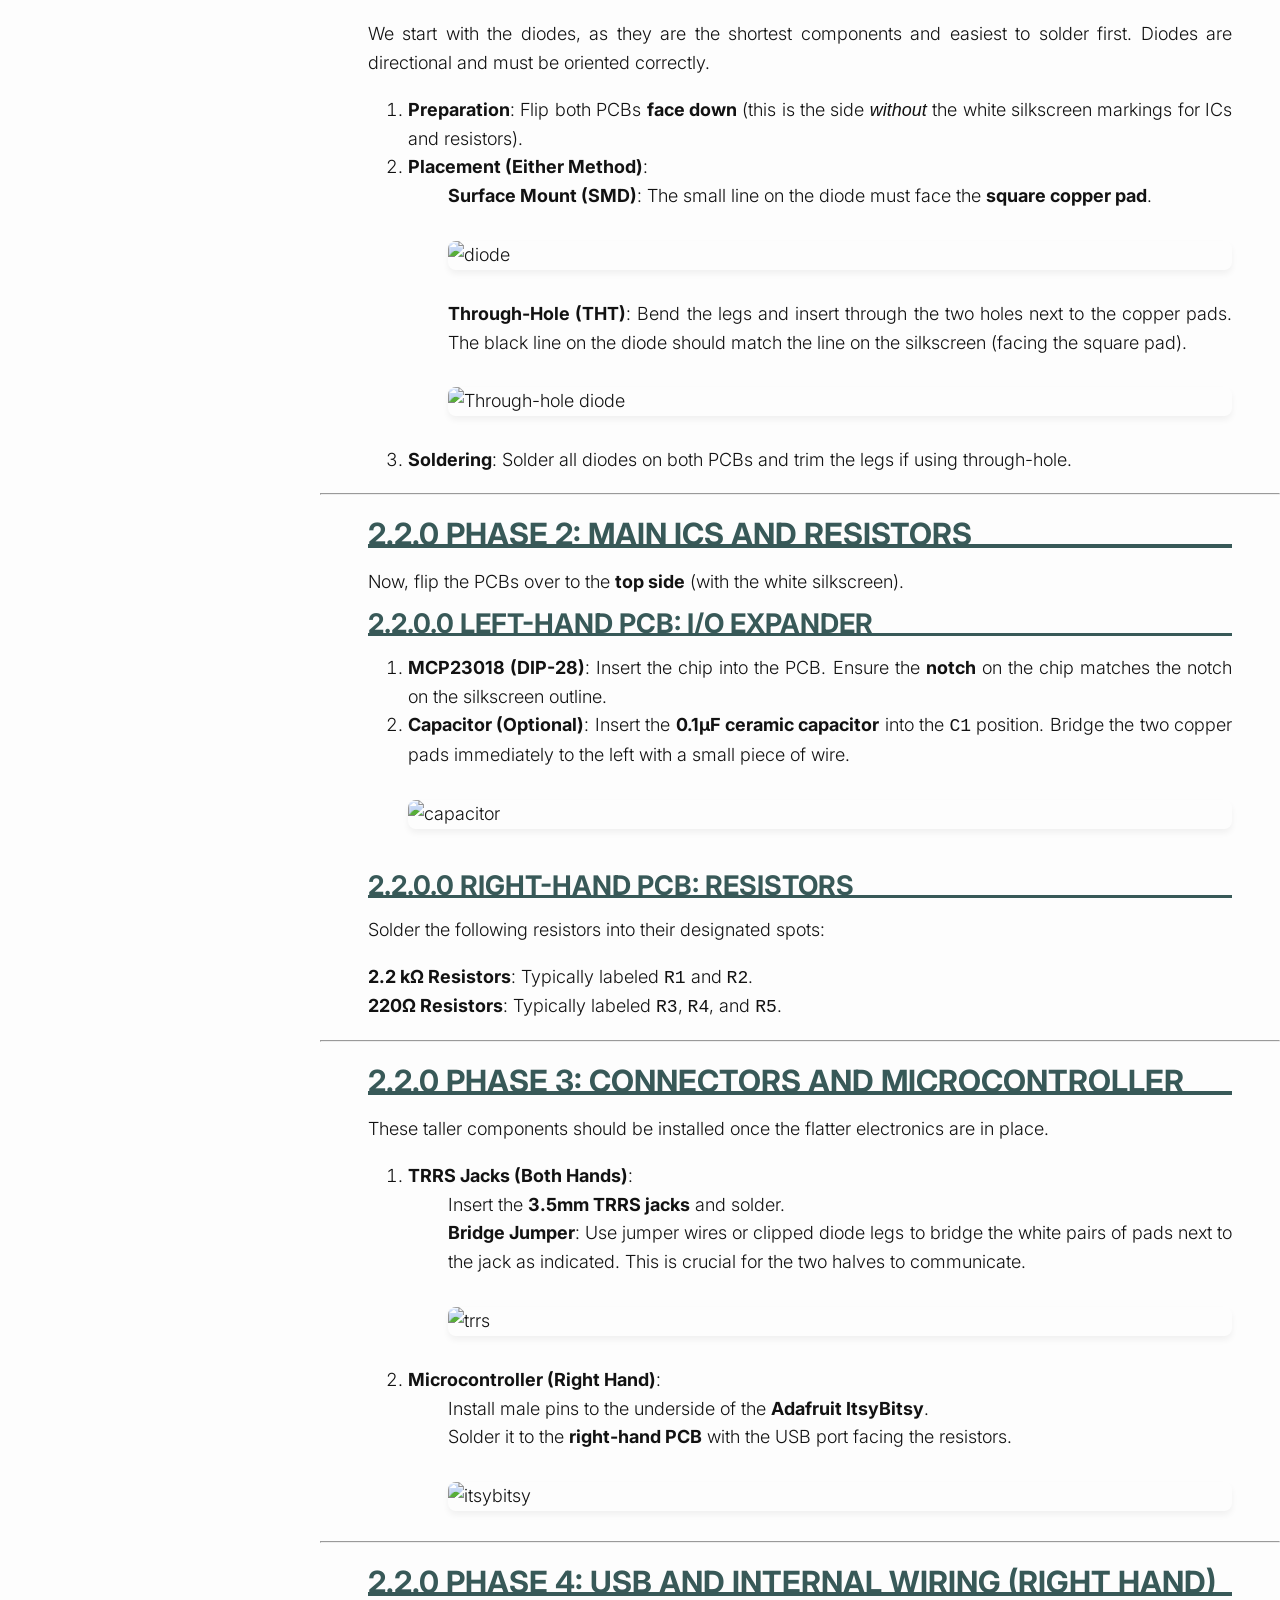
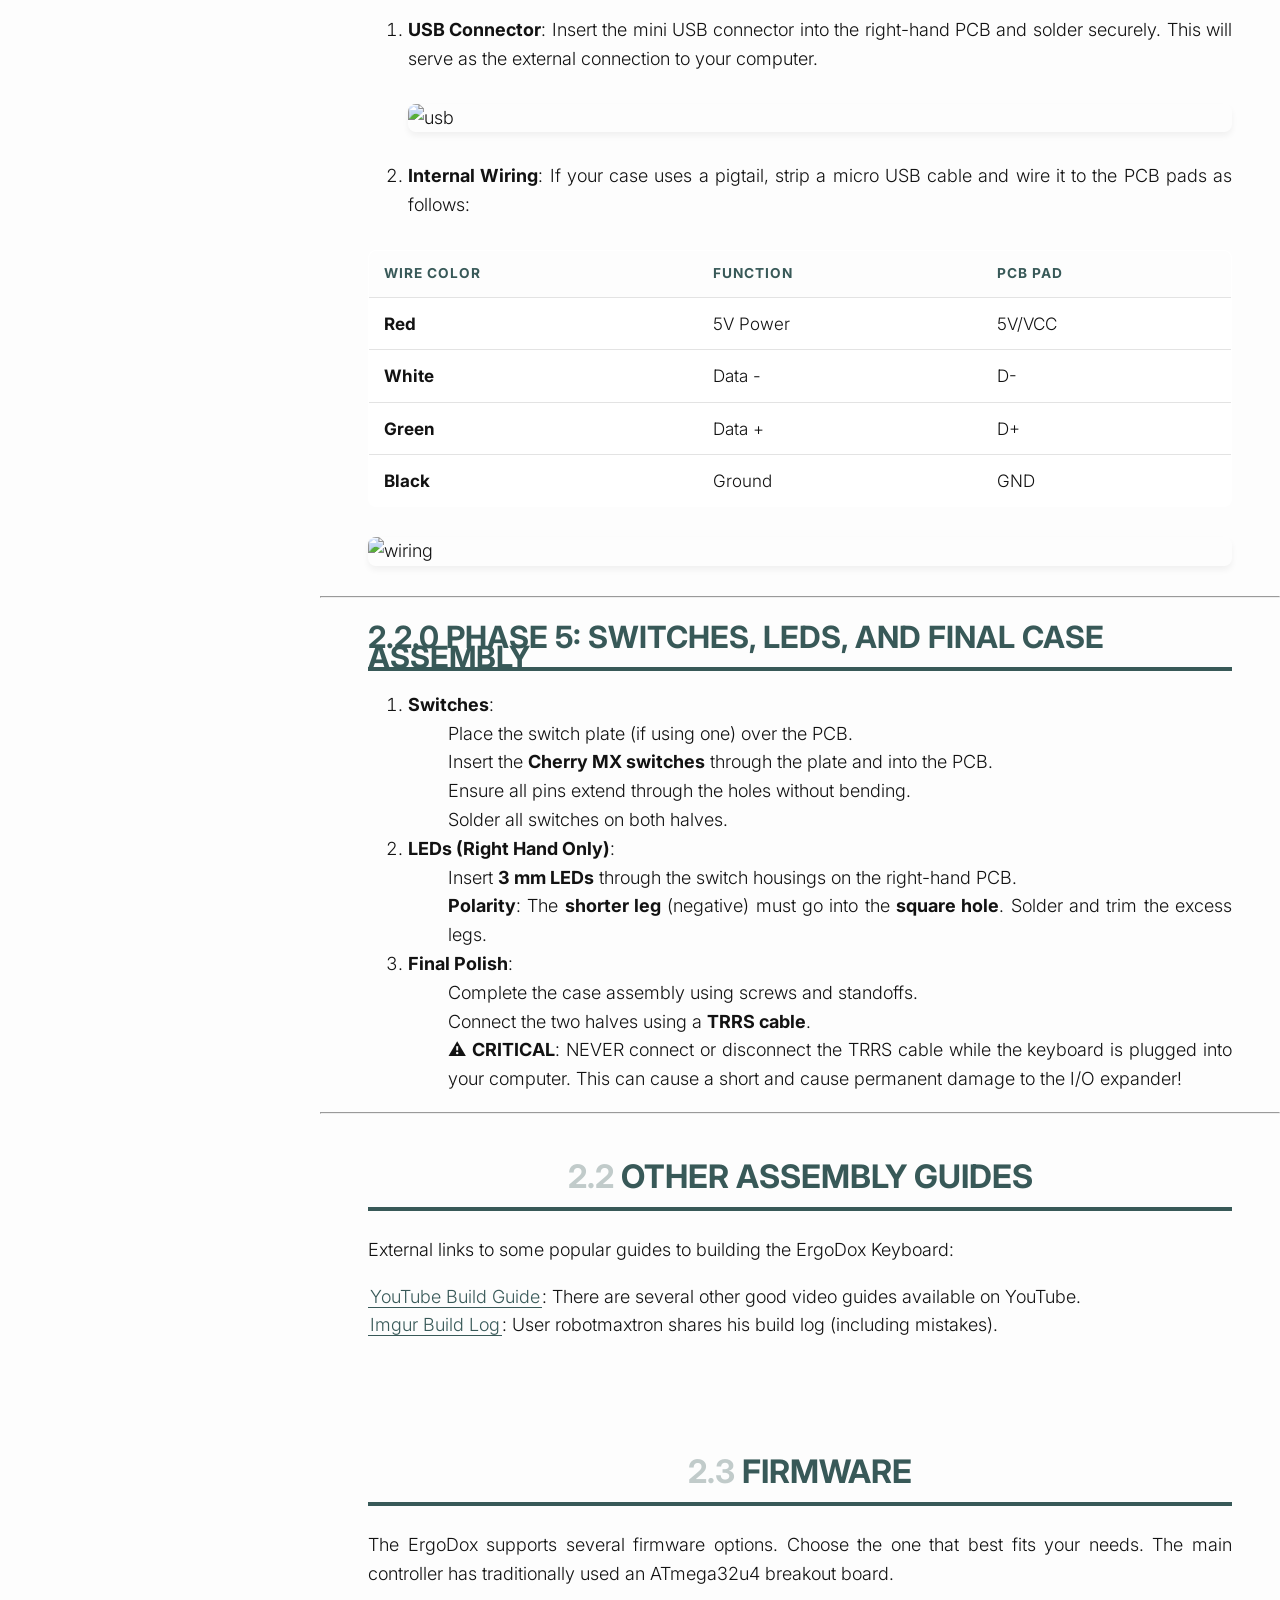
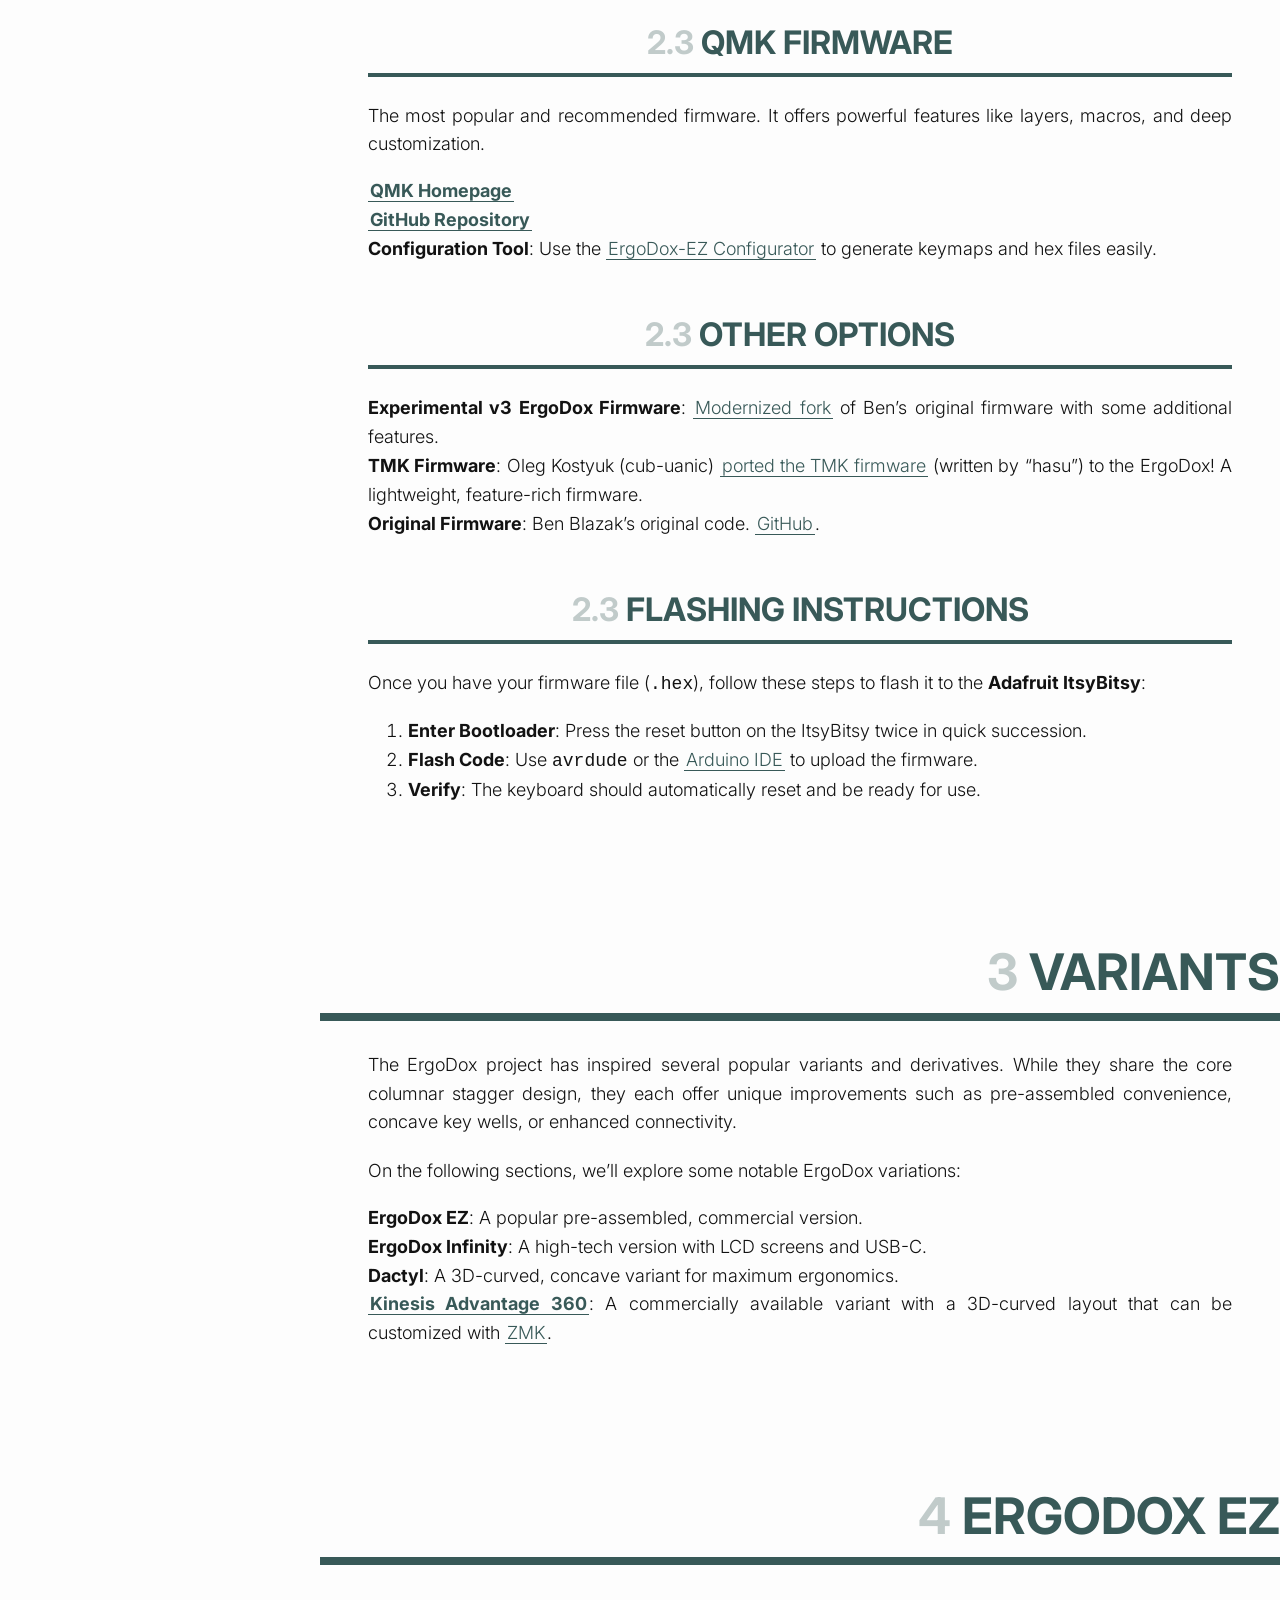
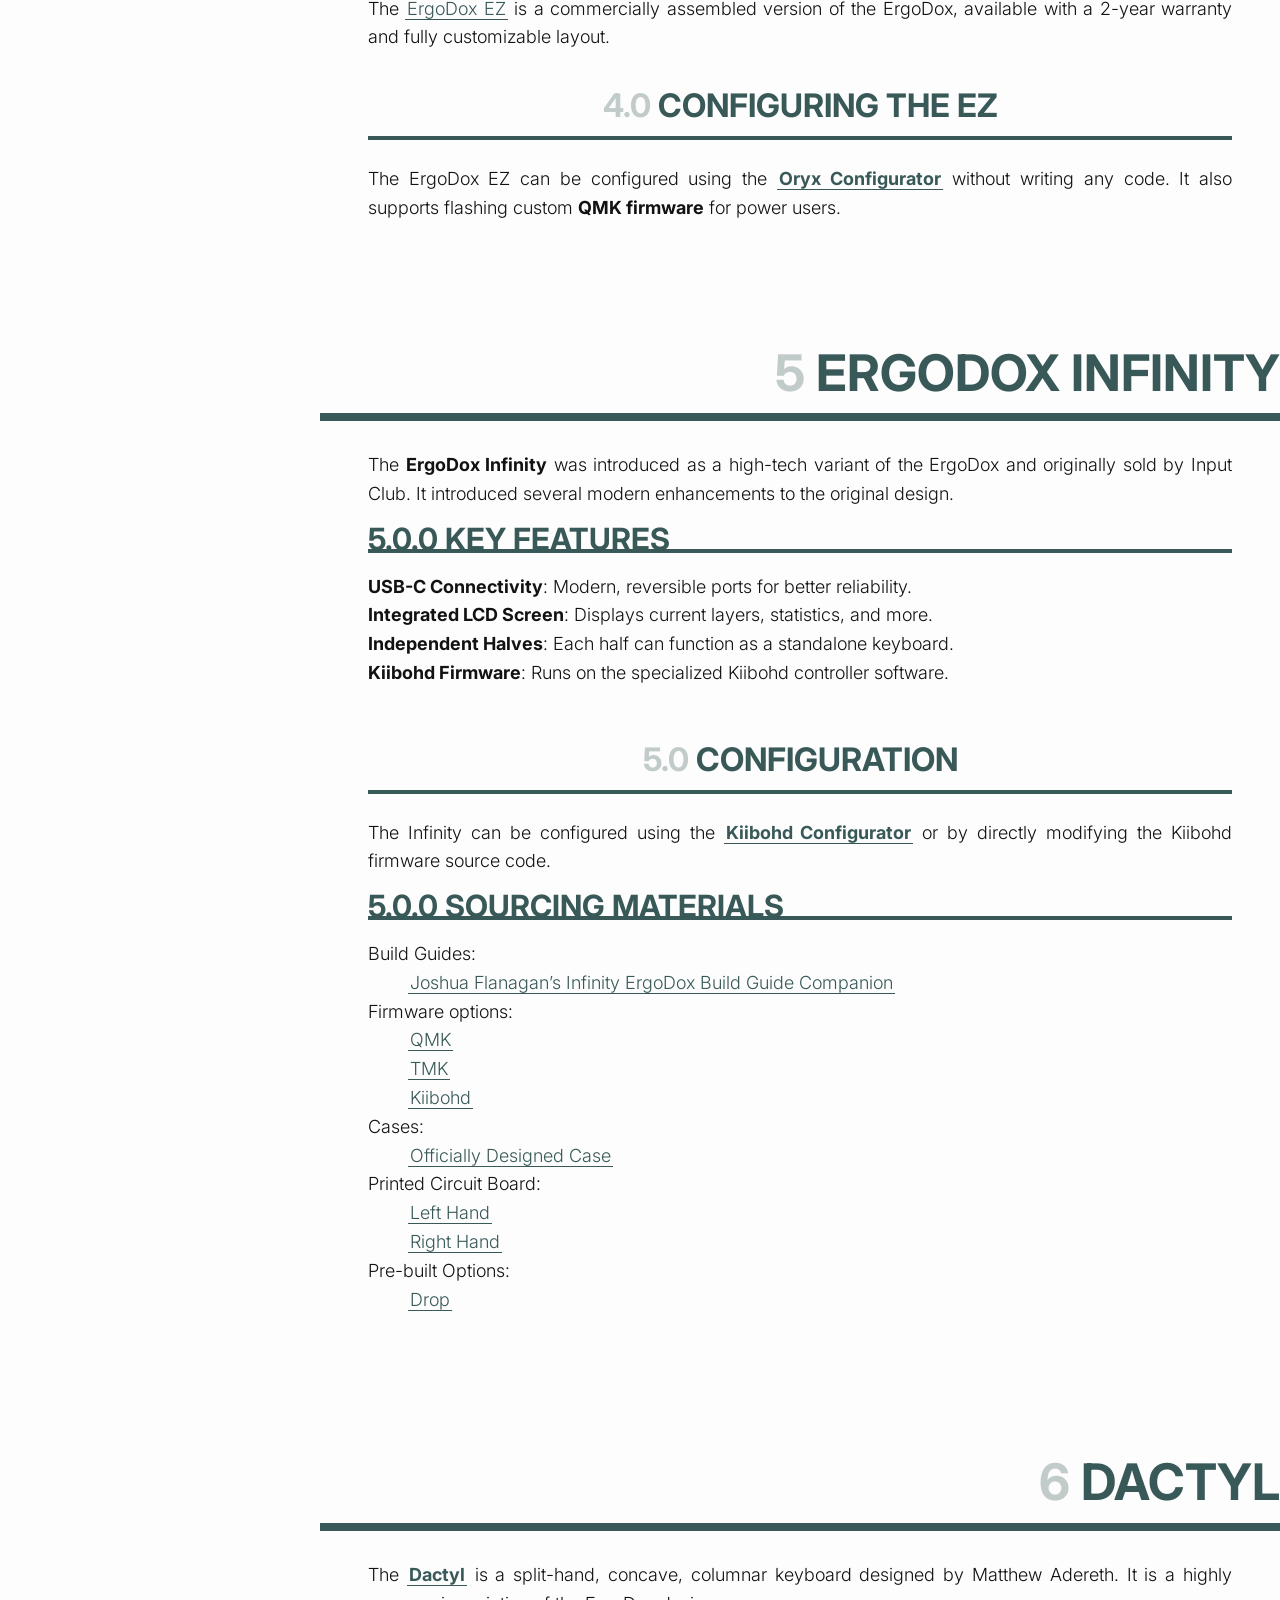
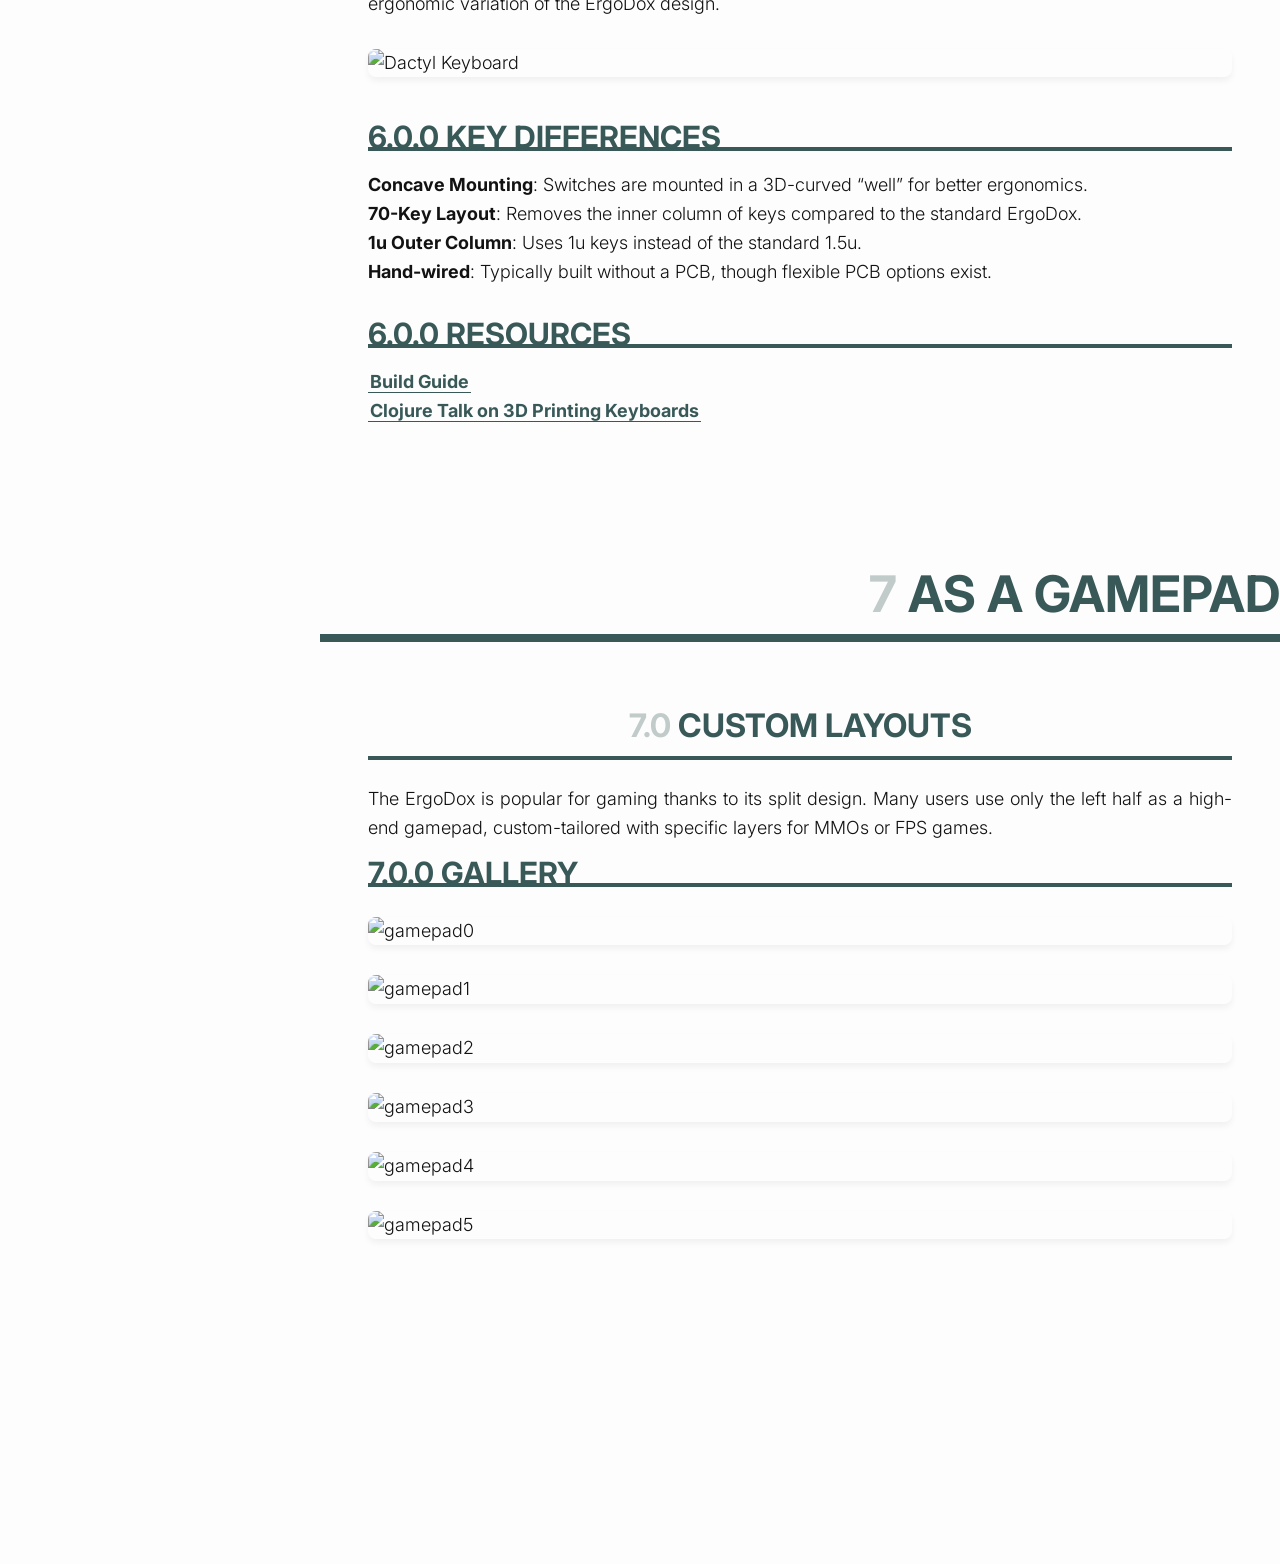
==== commit d110edf9: "removed a dead shapeways link, added v3 firmware, removed duplicate headers from parts list" ====
--- a/deploy/index.html
+++ b/deploy/index.html
@@ -196,8 +196,12 @@
 PCBs printed by them.</p>
 <h3 id="vendors">Vendors</h3>
 <ul>
-<li><a href="https://jlcpcb.com/">JLCPCB</a></li>
-<li><a href="https://oshpark.com/">OSHPark</a>
+<li><a href="https://jlcpcb.com/">JLCPCB</a> – Upload Gerber files to order PCBs
+<ul>
+<li><a href="https://jlc3dp.com/">JLC3DP</a> - 3D Printed Case</li>
+</ul>
+</li>
+<li><a href="https://oshpark.com/">OSHPark</a> - PCBs
 <ul>
 <li>Latest Revision: <a href="https://oshpark.com/shared_projects/darvLWxS">https://oshpark.com/shared_projects/darvLWxS</a></li>
 </ul>
@@ -483,6 +487,7 @@
 </ul>
 <h2 id="other-options">Other Options</h2>
 <ul>
+<li><strong>Experimental v3 ErgoDox Firmware</strong>: <a href="https://github.com/robotmaxtron/ergodox-firmware">Modernized fork</a> of Ben&rsquo;s original firmware with some additional features.</li>
 <li><strong>TMK Firmware</strong>: Oleg Kostyuk (cub-uanic) <a href="https://github.com/cub-uanic/tmk_keyboard">ported the TMK firmware</a>
 (written by &ldquo;hasu&rdquo;) to the ErgoDox! A lightweight, feature-rich firmware.</li>
 <li><strong>Original Firmware</strong>: Ben Blazak&rsquo;s original code. <a href="https://github.com/benblazak/ergodox-firmware">GitHub</a>.</li>
@@ -599,7 +604,6 @@
 <h3 id="resources">Resources</h3>
 <ul>
 <li><strong><a href="https://github.com/adereth/dactyl-keyboard/blob/master/guide/README.org#wiring">Build Guide</a></strong></li>
-<li><strong><a href="https://www.shapeways.com/shops/bespokeys">Shapeways Store</a></strong></li>
 <li><strong><a href="http://adereth.github.io/blog/2015/11/19/clojure-slash-conj-talk-on-3d-printing-keyboards/">Clojure Talk on 3D Printing Keyboards</a></strong></li>
 </ul>
 
